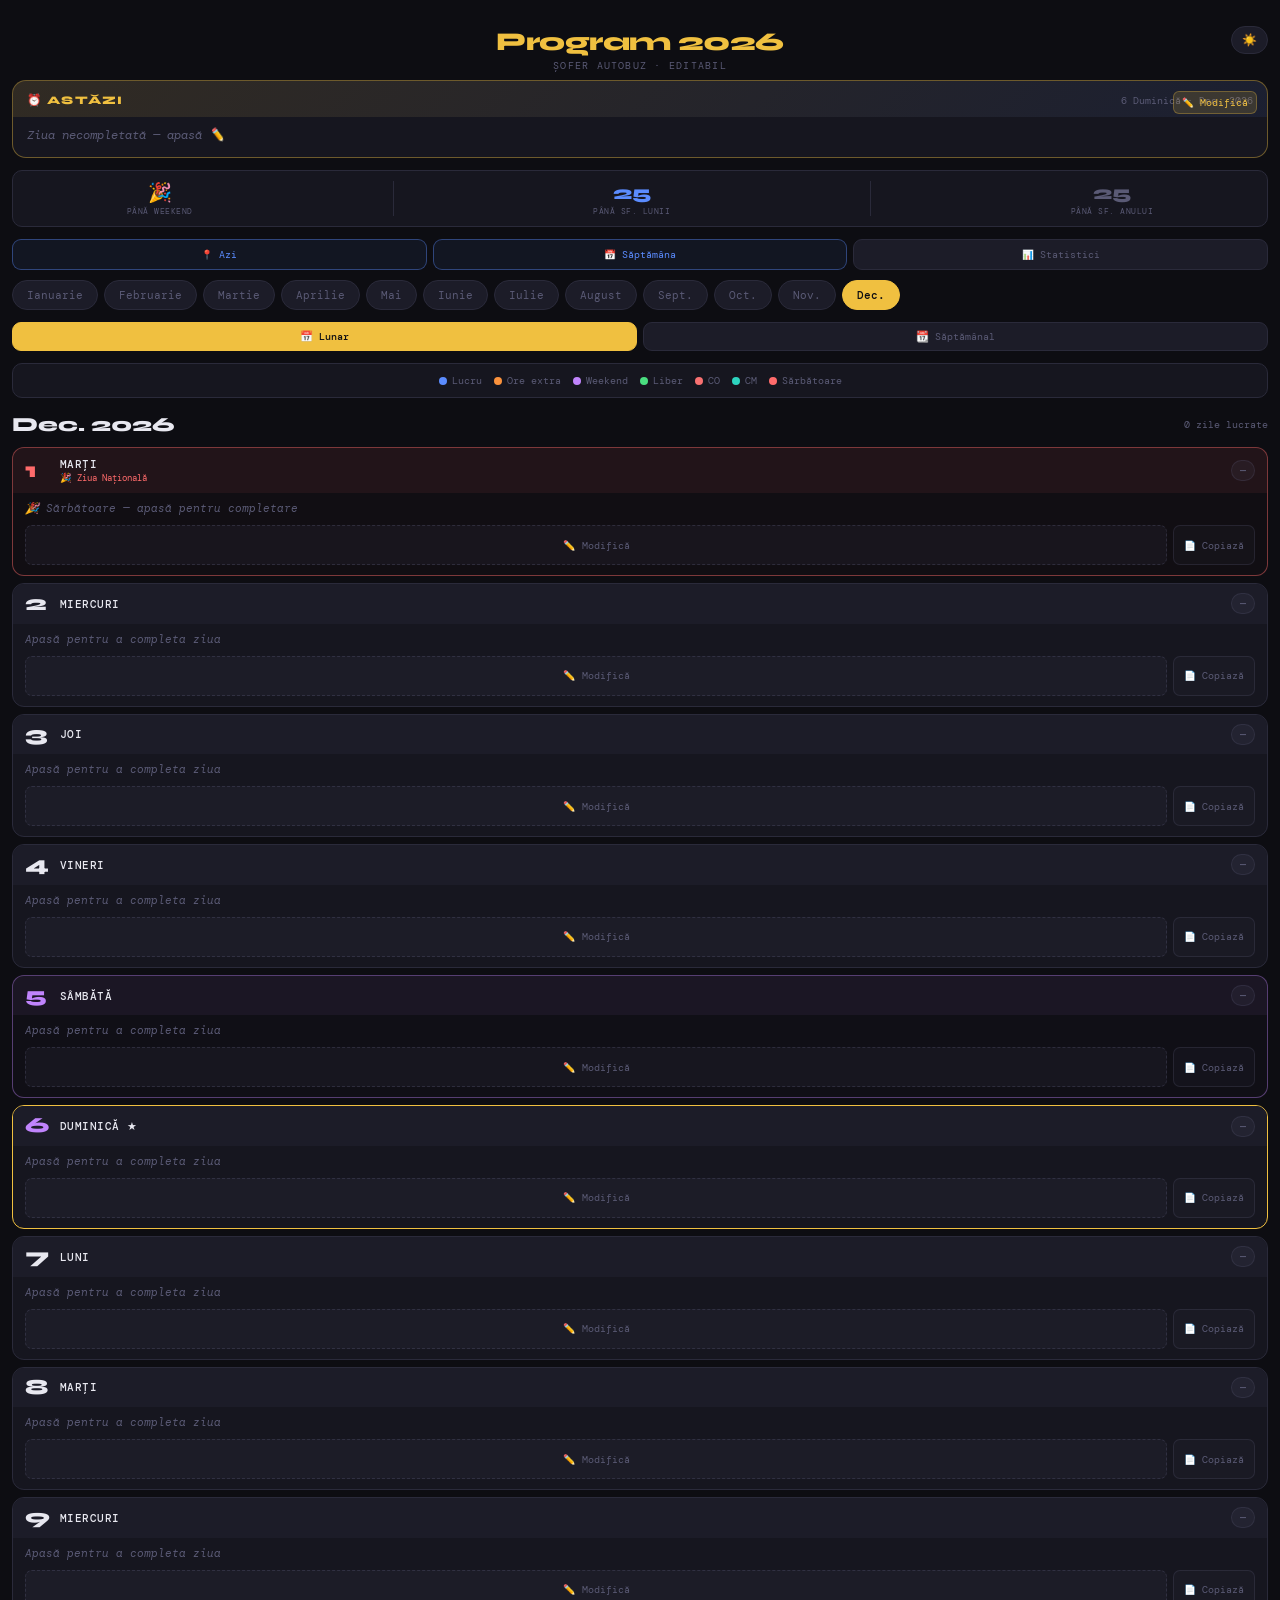
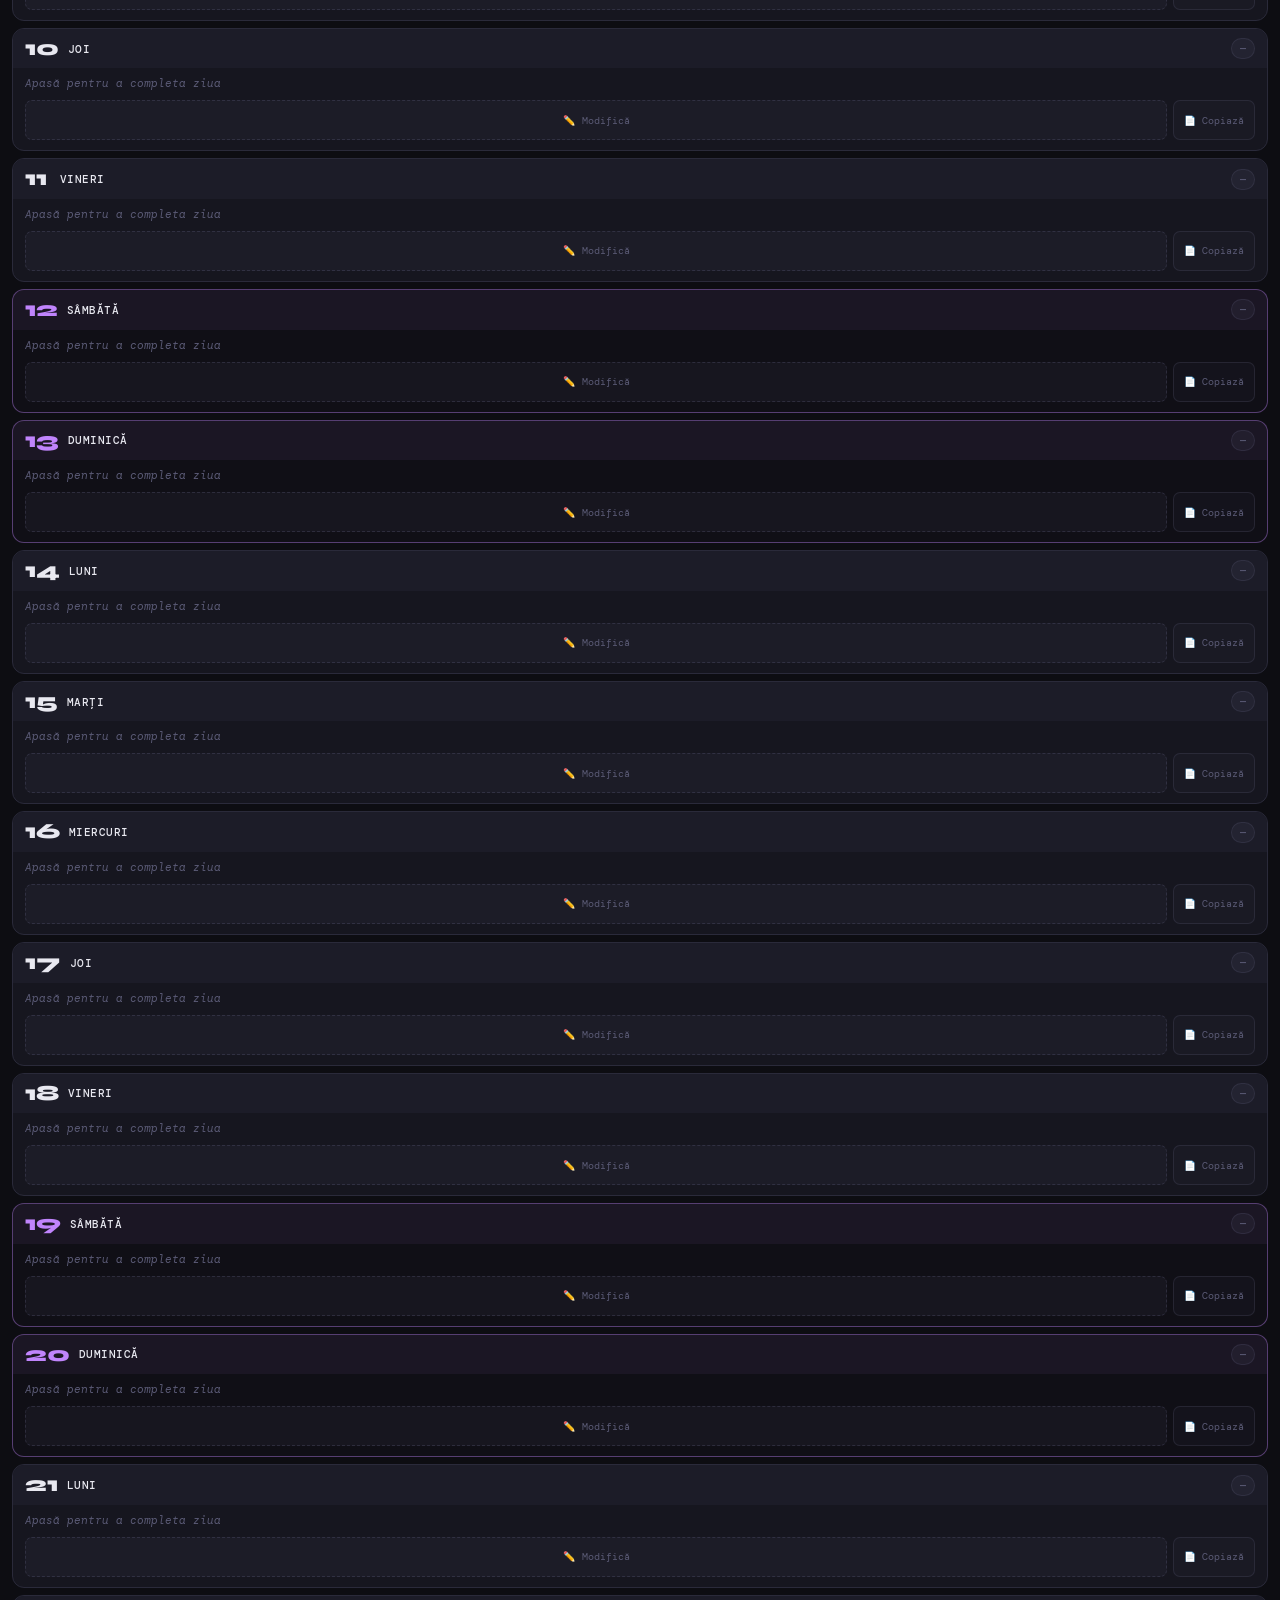
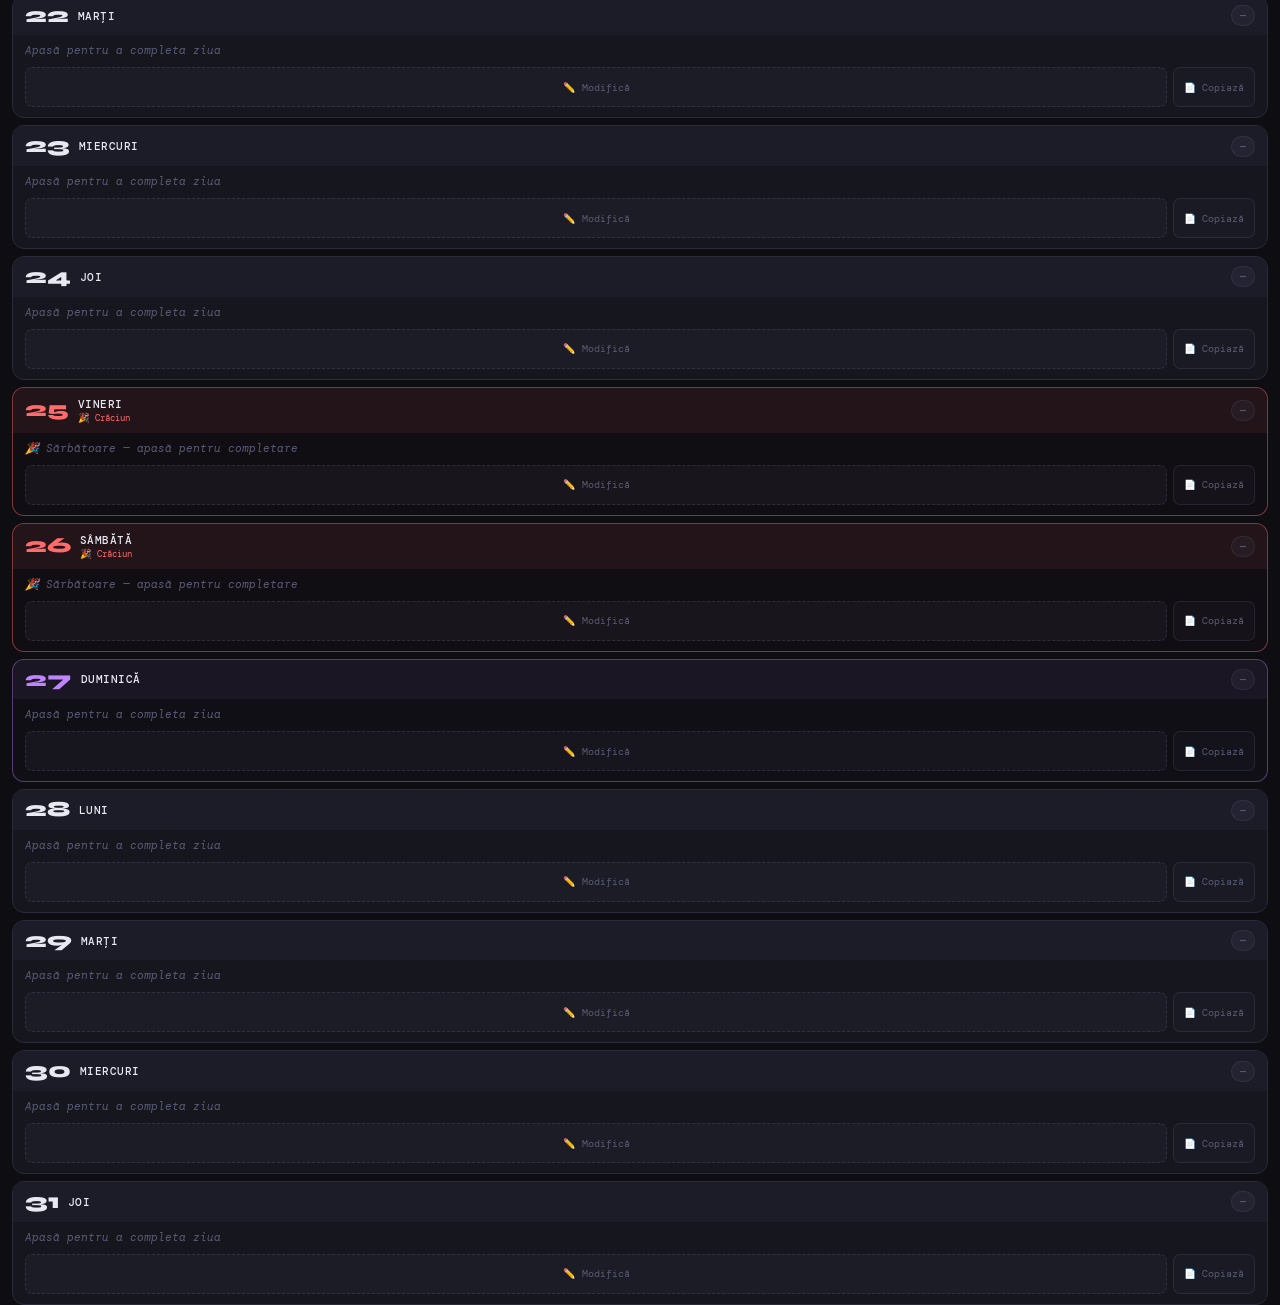
==== index.html @ cb8f304e "Rename ProramManeaMihai.html to index.html" ====
<!DOCTYPE html>
<html lang="ro">
<head>
<meta charset="UTF-8">
<meta name="viewport" content="width=device-width, initial-scale=1.0, maximum-scale=1.0, user-scalable=no">
<meta name="mobile-web-app-capable" content="yes">
<meta name="apple-mobile-web-app-capable" content="yes">
<meta name="apple-mobile-web-app-status-bar-style" content="black-translucent">
<meta name="theme-color" content="#0d0d12">
<title>Program Șofer 2026</title>
<link href="https://fonts.googleapis.com/css2?family=DM+Mono:wght@400;500&family=Syne:wght@600;800&display=swap" rel="stylesheet">
<style>
:root{
  --bg:#0d0d12;--card:#16161f;--card2:#1c1c28;--border:#2a2a3a;
  --accent:#f0c040;--blue:#5b8cff;--green:#4ade80;--red:#f87171;
  --orange:#fb923c;--purple:#c084fc;--sarb:#ff6b6b;--teal:#2dd4bf;
  --text:#e8e8f0;--muted:#5a5a75;--sub:#3a3a52;
}
body.light{
  --bg:#f4f3ef;--card:#ffffff;--card2:#f0efe9;--border:#dddbd0;
  --text:#1a1a1a;--muted:#8a8878;--sub:#cccab8;
  --accent:#c49a00;--blue:#2563eb;--green:#16a34a;--red:#dc2626;
  --orange:#ea580c;--purple:#9333ea;--sarb:#e53e3e;--teal:#0d9488;
}
*{box-sizing:border-box;margin:0;padding:0;-webkit-tap-highlight-color:transparent;}
html{-webkit-text-size-adjust:100%;height:100%;}
body{background:var(--bg);color:var(--text);font-family:'DM Mono',monospace;padding:12px;padding-bottom:max(80px,calc(env(safe-area-inset-bottom)+20px));-webkit-overflow-scrolling:touch;transition:background .2s,color .2s;}

header{text-align:center;padding:14px 0 8px;position:relative;}
header h1{font-family:'Syne',sans-serif;font-size:1.6rem;font-weight:800;color:var(--accent);letter-spacing:-0.02em;}
header p{color:var(--muted);font-size:0.65rem;text-transform:uppercase;letter-spacing:0.12em;margin-top:2px;}
.theme-btn{position:absolute;top:14px;right:0;background:var(--card2);border:1px solid var(--border);border-radius:20px;padding:6px 10px;font-size:0.75rem;cursor:pointer;color:var(--muted);}

.month-tabs{display:flex;gap:6px;overflow-x:auto;padding:0 0 12px;scrollbar-width:none;}
.month-tabs::-webkit-scrollbar{display:none;}
.month-tab{flex-shrink:0;padding:7px 14px;border-radius:20px;border:1px solid var(--border);background:var(--card2);color:var(--muted);font-family:'DM Mono',monospace;font-size:0.68rem;cursor:pointer;white-space:nowrap;}
.month-tab.active{background:var(--accent);color:#0d0d12;border-color:var(--accent);font-weight:500;}
.month-tab.has-data{border-color:rgba(91,140,255,0.5);color:var(--blue);}

.legend{display:flex;flex-wrap:wrap;gap:7px 12px;justify-content:center;margin-bottom:14px;padding:10px 12px;background:var(--card);border-radius:10px;border:1px solid var(--border);}
.li{display:flex;align-items:center;gap:5px;font-size:0.62rem;color:var(--muted);}
.dot{width:8px;height:8px;border-radius:50%;flex-shrink:0;}

.month-header{display:flex;align-items:center;justify-content:space-between;margin-bottom:10px;}
.month-title{font-family:'Syne',sans-serif;font-size:1.25rem;font-weight:800;}
.month-stats{font-size:0.62rem;color:var(--muted);}

.today-widget{background:var(--card);border:1px solid rgba(240,192,64,0.4);border-radius:14px;margin-bottom:12px;overflow:hidden;position:relative;}
.tw-header{background:linear-gradient(135deg,rgba(240,192,64,0.12),rgba(91,140,255,0.08));padding:12px 14px 10px;display:flex;align-items:center;justify-content:space-between;}
.tw-title{font-family:'Syne',sans-serif;font-size:0.72rem;font-weight:800;color:var(--accent);text-transform:uppercase;letter-spacing:0.1em;}
.tw-data{font-size:0.62rem;color:var(--muted);}
.tw-body{padding:10px 14px 14px;}
.tw-ore{font-family:'Syne',sans-serif;font-size:2rem;font-weight:800;color:var(--text);line-height:1;letter-spacing:-0.02em;}
.tw-sub{font-size:0.72rem;color:var(--accent);margin-top:4px;font-weight:500;}
.tw-extra{font-size:0.62rem;color:var(--orange);margin-top:2px;}
.tw-nota{font-size:0.62rem;color:var(--muted);margin-top:3px;font-style:italic;}
.tw-libre{font-size:1rem;color:var(--green);font-weight:500;}
.tw-co{font-size:1rem;color:var(--red);font-weight:500;}
.tw-cm{font-size:1rem;color:var(--teal);font-weight:500;}
.tw-sarb{font-size:1rem;color:var(--sarb);font-weight:500;}
.tw-gol{font-size:0.78rem;color:var(--muted);font-style:italic;}
.tw-edit{position:absolute;top:10px;right:10px;background:rgba(240,192,64,0.15);border:1px solid rgba(240,192,64,0.3);color:var(--accent);font-size:0.6rem;padding:4px 8px;border-radius:6px;cursor:pointer;font-family:'DM Mono',monospace;}

.countdown-bar{background:var(--card);border:1px solid var(--border);border-radius:10px;padding:10px 14px;margin-bottom:12px;display:flex;justify-content:space-around;text-align:center;}
.cd-item{}
.cd-val{font-family:'Syne',sans-serif;font-size:1.2rem;font-weight:800;}
.cd-lbl{font-size:0.5rem;color:var(--muted);text-transform:uppercase;letter-spacing:0.06em;margin-top:2px;}
.cd-div{width:1px;background:var(--border);}

.toolbar{display:flex;gap:6px;margin-bottom:10px;}
.tb-btn{flex:1;padding:8px 4px;border-radius:9px;border:1px solid var(--border);background:var(--card2);color:var(--muted);font-family:'DM Mono',monospace;font-size:0.6rem;cursor:pointer;text-align:center;white-space:nowrap;}
.tb-btn:active{background:rgba(91,140,255,0.1);color:var(--blue);}
.tb-btn.prim{border-color:rgba(91,140,255,0.4);color:var(--blue);background:rgba(91,140,255,0.07);}

.view-toggle{display:flex;gap:6px;margin-bottom:12px;}
.vt-btn{flex:1;padding:7px;border-radius:9px;border:1px solid var(--border);background:var(--card2);color:var(--muted);font-family:'DM Mono',monospace;font-size:0.65rem;cursor:pointer;text-align:center;}
.vt-btn.act{background:var(--accent);color:#0d0d12;border-color:var(--accent);font-weight:500;}

.stats-panel{background:var(--card);border:1px solid var(--border);border-radius:12px;padding:14px;margin-bottom:12px;display:none;}
.stats-panel.open{display:block;}
.stats-title{font-family:'Syne',sans-serif;font-size:0.72rem;font-weight:800;color:var(--text);margin-bottom:10px;text-transform:uppercase;letter-spacing:0.06em;}
.stats-grid{display:grid;grid-template-columns:1fr 1fr;gap:8px;}
.stat-box{background:var(--card2);border:1px solid var(--border);border-radius:9px;padding:9px 11px;}
.stat-val{font-family:'Syne',sans-serif;font-size:1.3rem;font-weight:800;line-height:1;}
.stat-lbl{font-size:0.56rem;color:var(--muted);text-transform:uppercase;letter-spacing:0.08em;margin-top:3px;}
.stat-full{grid-column:1/-1;}
.stats-sep{grid-column:1/-1;height:1px;background:var(--border);margin:2px 0;}
.stats-sub{grid-column:1/-1;font-size:0.55rem;color:var(--muted);text-transform:uppercase;letter-spacing:0.1em;}

.week-nav{display:flex;align-items:center;justify-content:space-between;margin-bottom:10px;padding:8px 12px;background:var(--card);border:1px solid var(--border);border-radius:10px;}
.week-nav-btn{background:none;border:none;color:var(--muted);font-size:1.1rem;cursor:pointer;padding:4px 10px;}
.week-label{font-family:'Syne',sans-serif;font-size:0.8rem;font-weight:800;color:var(--text);}
.week-grid{display:grid;grid-template-columns:repeat(7,1fr);gap:4px;margin-bottom:12px;}
.wg-day{border-radius:9px;border:1px solid var(--border);background:var(--card2);padding:7px 3px;text-align:center;cursor:pointer;min-height:72px;display:flex;flex-direction:column;align-items:center;gap:2px;}
.wg-day.today{border-color:var(--accent);}
.wg-day.we{border-color:rgba(192,132,252,0.35);background:rgba(192,132,252,0.04);}
.wg-day.sarb-d{border-color:rgba(255,107,107,0.35);}
.wg-day.empty{opacity:0.25;pointer-events:none;}
.wg-dn{font-size:0.48rem;color:var(--muted);text-transform:uppercase;letter-spacing:0.04em;}
.wg-num{font-family:'Syne',sans-serif;font-size:1rem;font-weight:800;line-height:1;}
.wg-num.td{color:var(--accent);}
.wg-num.we{color:var(--purple);}
.wg-dot{width:6px;height:6px;border-radius:50%;margin-top:2px;}
.wg-ore{font-size:0.46rem;color:var(--muted);margin-top:1px;line-height:1.4;}
.week-stats{display:grid;grid-template-columns:repeat(3,1fr);gap:8px;margin-bottom:14px;}
.ws-box{background:var(--card);border:1px solid var(--border);border-radius:9px;padding:8px 10px;text-align:center;}
.ws-val{font-family:'Syne',sans-serif;font-size:1.1rem;font-weight:800;}
.ws-lbl{font-size:0.5rem;color:var(--muted);text-transform:uppercase;letter-spacing:0.06em;margin-top:2px;}

.day-card{background:var(--card);border:1px solid var(--border);border-radius:12px;margin-bottom:7px;overflow:hidden;}
.day-card.today-card{border-color:var(--accent);}
.day-card.sarb-card{border-color:rgba(255,107,107,0.45);background:rgba(255,107,107,0.02);}
.day-card.sarb-card .day-header{background:rgba(255,107,107,0.07);}
.day-card.we-card{border-color:rgba(192,132,252,0.4);background:rgba(192,132,252,0.02);}
.day-card.we-card .day-header{background:rgba(192,132,252,0.06);}
.day-header{display:flex;align-items:center;justify-content:space-between;padding:9px 12px;background:var(--card2);}
.day-left{display:flex;align-items:center;gap:9px;}
.day-num{font-family:'Syne',sans-serif;font-size:1.35rem;font-weight:800;min-width:26px;line-height:1;}
.today-num{color:var(--accent);}
.sarb-num{color:var(--sarb);}
.we-num{color:var(--purple);}
.day-name{font-size:0.7rem;font-weight:500;text-transform:uppercase;letter-spacing:0.04em;}
.sarb-lbl{font-size:0.58rem;color:var(--sarb);margin-top:1px;}
.day-type-lbl{font-size:0.56rem;color:var(--muted);margin-top:1px;}
.right-col{display:flex;flex-direction:column;align-items:flex-end;gap:4px;}
.tur-badge{font-size:0.6rem;padding:3px 8px;border-radius:20px;font-weight:500;white-space:nowrap;}
.tb-lucru{background:rgba(91,140,255,0.15);color:var(--blue);border:1px solid rgba(91,140,255,0.3);}
.tb-libre{background:rgba(74,222,128,0.1);color:var(--green);border:1px solid rgba(74,222,128,0.2);}
.tb-co{background:rgba(248,113,113,0.1);color:var(--red);border:1px solid rgba(248,113,113,0.2);}
.tb-cm{background:rgba(45,212,191,0.1);color:var(--teal);border:1px solid rgba(45,212,191,0.25);}
.tb-sarb{background:rgba(255,107,107,0.12);color:var(--sarb);border:1px solid rgba(255,107,107,0.3);}
.tb-gol{background:rgba(90,90,117,0.12);color:var(--muted);border:1px solid rgba(90,90,117,0.25);}
.extra-badge{font-size:0.52rem;padding:2px 6px;border-radius:10px;background:rgba(251,146,60,0.15);color:var(--orange);border:1px solid rgba(251,146,60,0.3);}

.shift-display{padding:8px 12px 6px;}
.shift-block{border-radius:8px;padding:10px 14px;background:rgba(91,140,255,0.06);border:1px solid rgba(91,140,255,0.35);}
.s-lbl{font-size:0.5rem;text-transform:uppercase;letter-spacing:0.1em;margin-bottom:4px;color:var(--blue);}
.linie-info{font-size:0.68rem;color:var(--accent);font-weight:500;margin-bottom:5px;}
.ore-row{display:flex;align-items:center;gap:4px;}
.t{font-size:1.08rem;font-weight:500;color:var(--text);}
.sep{color:var(--muted);font-size:0.68rem;}
.ore-extra{font-size:0.6rem;color:var(--orange);margin-top:5px;}
.nota-display{font-size:0.62rem;color:var(--muted);font-style:italic;margin-top:6px;padding-top:6px;border-top:1px solid var(--border);}

.state-block{padding:8px 12px 10px;font-size:0.7rem;}
.st-libre{color:var(--green);}
.st-co{color:var(--red);}
.st-cm{color:var(--teal);}
.st-sarb{color:var(--sarb);}
.st-gol{color:var(--muted);font-style:italic;}

.day-actions{display:flex;gap:6px;padding:0 12px 10px;}
.edit-btn{flex:1;background:rgba(90,90,117,0.1);border:1px dashed rgba(90,90,117,0.35);color:var(--muted);font-family:'DM Mono',monospace;font-size:0.63rem;padding:9px 6px;border-radius:7px;cursor:pointer;text-align:center;min-height:40px;}
.edit-btn:active{background:rgba(91,140,255,0.1);color:var(--blue);}
.copy-btn{background:rgba(90,90,117,0.07);border:1px solid rgba(90,90,117,0.25);color:var(--muted);font-family:'DM Mono',monospace;font-size:0.6rem;padding:9px 10px;border-radius:7px;cursor:pointer;white-space:nowrap;}
.copy-btn.paste-mode{border-color:rgba(240,192,64,0.5);color:var(--accent);background:rgba(240,192,64,0.08);}

.modal-overlay{display:none;position:fixed;inset:0;background:rgba(0,0,0,0.92);z-index:100;align-items:flex-end;justify-content:center;}
.modal-overlay.active{display:flex;}
.modal{background:var(--card);border:1px solid var(--border);border-radius:20px 20px 0 0;padding:20px 16px 44px;width:100%;max-width:500px;max-height:92vh;overflow-y:auto;-webkit-overflow-scrolling:touch;overscroll-behavior:contain;}
.modal-title{font-family:'Syne',sans-serif;font-size:1.1rem;font-weight:800;color:var(--accent);margin-bottom:2px;}
.modal-sub{font-size:0.6rem;color:var(--muted);margin-bottom:14px;}
.m-lbl{font-size:0.58rem;color:var(--muted);text-transform:uppercase;letter-spacing:0.1em;display:block;margin:12px 0 6px;}
.m-div{height:1px;background:var(--border);margin:10px 0 12px;}
.quick-grid{display:grid;grid-template-columns:repeat(5,1fr);gap:5px;}
.q-btn{padding:8px 2px;border-radius:9px;border:1px solid var(--border);background:var(--card2);font-family:'DM Mono',monospace;font-size:0.56rem;cursor:pointer;text-align:center;color:var(--muted);}
.q-libre{border-color:rgba(74,222,128,0.4);color:var(--green);}
.q-co{border-color:rgba(248,113,113,0.4);color:var(--red);}
.q-cm{border-color:rgba(45,212,191,0.4);color:var(--teal);}
.q-sarb{border-color:rgba(255,107,107,0.4);color:var(--sarb);}
.q-del{border-color:rgba(90,90,117,0.35);color:var(--muted);}
.inp-row{display:grid;grid-template-columns:1fr 1fr;gap:8px;margin-bottom:8px;}
.inp-group{display:flex;flex-direction:column;gap:4px;}
.inp-lbl{font-size:0.52rem;color:var(--muted);text-transform:uppercase;letter-spacing:0.08em;}
.inp{width:100%;background:var(--card2);border:1px solid var(--border);border-radius:8px;color:var(--text);font-family:'DM Mono',monospace;font-size:0.85rem;padding:10px;outline:none;-webkit-appearance:none;appearance:none;}
.inp:focus{border-color:var(--accent);}
.inp::placeholder{color:var(--muted);}
input[type="time"].inp::-webkit-calendar-picker-indicator{filter:invert(0.5);}
textarea.inp{resize:none;font-size:0.78rem;line-height:1.5;}
.preview{background:var(--card2);border:1px solid var(--sub);border-radius:9px;padding:12px;margin:12px 0;min-height:52px;display:flex;flex-direction:column;align-items:center;justify-content:center;gap:4px;text-align:center;}
.pv-ore{color:var(--text);font-size:1.1rem;font-weight:500;}
.pv-linie{color:var(--accent);font-size:0.78rem;font-weight:500;}
.pv-extra{color:var(--orange);font-size:0.65rem;}
.pv-empty{color:var(--muted);font-size:0.66rem;}
.modal-btns{display:grid;grid-template-columns:1fr 1fr;gap:8px;margin-top:14px;}
.btn-save{padding:16px 12px;border-radius:10px;border:none;background:var(--blue);color:#fff;font-family:'DM Mono',monospace;font-size:0.78rem;font-weight:500;cursor:pointer;min-height:50px;}
.btn-cancel{padding:16px 12px;border-radius:10px;border:1px solid var(--border);background:transparent;color:var(--muted);font-family:'DM Mono',monospace;font-size:0.78rem;cursor:pointer;min-height:50px;}

.toast{position:fixed;bottom:28px;left:50%;transform:translateX(-50%);background:var(--accent);color:#0d0d12;font-family:'DM Mono',monospace;font-size:0.72rem;font-weight:500;padding:9px 20px;border-radius:20px;z-index:300;opacity:0;transition:opacity .25s;pointer-events:none;white-space:nowrap;}
.toast.show{opacity:1;}
</style>
</head>
<body>

<header>
  <h1>Program 2026</h1>
  <p>Șofer autobuz · Editabil</p>
  <button class="theme-btn" onclick="toggleTheme()" id="theme-btn">☀️</button>
</header>

<div class="today-widget" id="today-widget"></div>
<div class="countdown-bar" id="countdown-bar"></div>

<div class="toolbar">
  <button class="tb-btn prim" onclick="jumpToToday()">📍 Azi</button>
  <button class="tb-btn prim" onclick="jumpToWeek()">📅 Săptămâna</button>
  <button class="tb-btn" onclick="toggleStats()">📊 Statistici</button>
</div>

<div class="stats-panel" id="stats-panel">
  <div class="stats-title" id="stats-title">Statistici</div>
  <div class="stats-grid" id="stats-grid"></div>
</div>

<div class="month-tabs" id="month-tabs"></div>

<div class="view-toggle">
  <button class="vt-btn act" id="vt-luna" onclick="setView('luna')">📅 Lunar</button>
  <button class="vt-btn" id="vt-sapt" onclick="setView('sapt')">📆 Săptămânal</button>
</div>

<div class="legend">
  <div class="li"><div class="dot" style="background:var(--blue)"></div>Lucru</div>
  <div class="li"><div class="dot" style="background:var(--orange)"></div>Ore extra</div>
  <div class="li"><div class="dot" style="background:var(--purple)"></div>Weekend</div>
  <div class="li"><div class="dot" style="background:var(--green)"></div>Liber</div>
  <div class="li"><div class="dot" style="background:var(--red)"></div>CO</div>
  <div class="li"><div class="dot" style="background:var(--teal)"></div>CM</div>
  <div class="li"><div class="dot" style="background:var(--sarb)"></div>Sărbătoare</div>
</div>

<div id="month-view"></div>

<!-- MODAL -->
<div class="modal-overlay" id="modal">
  <div class="modal">
    <div class="modal-title" id="mtitle"></div>
    <div class="modal-sub" id="msub"></div>
    <span class="m-lbl">Acțiuni rapide</span>
    <div class="quick-grid">
      <button class="q-btn q-libre" onclick="setQ('liber')">🟢 Liber</button>
      <button class="q-btn q-co" onclick="setQ('co')">🔴 CO</button>
      <button class="q-btn q-cm" onclick="setQ('cm')">🏥 CM</button>
      <button class="q-btn q-sarb" onclick="setQ('sarb')">🎉 Sarb.</button>
      <button class="q-btn q-del" onclick="setQ('gol')">✕ Șterge</button>
    </div>
    <div class="m-div"></div>
    <span class="m-lbl">Completează tura</span>
    <div class="inp-row">
      <div class="inp-group">
        <span class="inp-lbl">Linia</span>
        <input class="inp" id="inp-linie" type="text" placeholder="335" maxlength="8" oninput="updatePreview()">
      </div>
      <div class="inp-group">
        <span class="inp-lbl">Tur</span>
        <input class="inp" id="inp-tur" type="text" placeholder="4" maxlength="6" oninput="updatePreview()">
      </div>
    </div>
    <div class="inp-row">
      <div class="inp-group">
        <span class="inp-lbl">Ora start</span>
        <input class="inp" id="inp-start" type="time" oninput="updatePreview()">
      </div>
      <div class="inp-group">
        <span class="inp-lbl">Ora finish</span>
        <input class="inp" id="inp-end" type="time" oninput="updatePreview()">
      </div>
    </div>
    <div class="inp-group" style="margin-bottom:8px">
      <span class="inp-lbl">Notă (opțional)</span>
      <textarea class="inp" id="inp-nota" rows="2" placeholder="ex: schimb cu Ionescu, mașina 214..."></textarea>
    </div>
    <div class="preview" id="preview">
      <span class="pv-empty">Completează datele de mai sus</span>
    </div>
    <div class="modal-btns">
      <button class="btn-cancel" onclick="closeM()">Anulează</button>
      <button class="btn-save" onclick="saveD()">✓ Salvează</button>
    </div>
  </div>
</div>

<div class="toast" id="toast"></div>

<script>
const SARB={
  "2026-1-1":"Anul Nou","2026-1-2":"Anul Nou",
  "2026-4-10":"Vinerea Mare","2026-4-12":"Paște","2026-4-13":"Paște",
  "2026-5-1":"Ziua Muncii","2026-5-3":"Duminica Tomii",
  "2026-6-1":"Ziua Copilului","2026-6-11":"Înălțarea",
  "2026-6-21":"Rusalii","2026-6-22":"Rusalii",
  "2026-8-15":"Sf. Maria","2026-11-30":"Sf. Andrei",
  "2026-12-1":"Ziua Națională","2026-12-25":"Crăciun","2026-12-26":"Crăciun"
};
const LUNI=[
  {i:0,n:"Ianuarie",a:2026,l:1,z:31},{i:1,n:"Februarie",a:2026,l:2,z:28},
  {i:2,n:"Martie",a:2026,l:3,z:31},{i:3,n:"Aprilie",a:2026,l:4,z:30},
  {i:4,n:"Mai",a:2026,l:5,z:31},{i:5,n:"Iunie",a:2026,l:6,z:30},
  {i:6,n:"Iulie",a:2026,l:7,z:31},{i:7,n:"August",a:2026,l:8,z:31},
  {i:8,n:"Sept.",a:2026,l:9,z:30},{i:9,n:"Oct.",a:2026,l:10,z:31},
  {i:10,n:"Nov.",a:2026,l:11,z:30},{i:11,n:"Dec.",a:2026,l:12,z:31}
];
const ZN=["Duminică","Luni","Marți","Miercuri","Joi","Vineri","Sâmbătă"];
const ZNS=["Du","Lu","Ma","Mi","Jo","Vi","Sâ"];
const TODAY=new Date();
const NORMA=8*60;

let MEM={};
try{const d=localStorage.getItem('program_sofer_2026');if(d)MEM=JSON.parse(d)||{};}catch(e){}
function _save(){try{localStorage.setItem('program_sofer_2026',JSON.stringify(MEM));}catch(e){}}
function nz(a,l,z){return ZN[new Date(a,l-1,z).getDay()];}
function isWE(a,l,z){const d=new Date(a,l-1,z).getDay();return d===0||d===6;}
function isTD(a,l,z){return TODAY.getFullYear()===a&&TODAY.getMonth()===l-1&&TODAY.getDate()===z;}
function gs(a,l,z){return MEM[`${a}-${l}-${z}`]||{t:'gol'};}
function ss(a,l,z,v){if(v.t==='gol'){delete MEM[`${a}-${l}-${z}`];}else{MEM[`${a}-${l}-${z}`]=v;}_save();}
function getSarb(a,l,z){return SARB[`${a}-${l}-${z}`]||null;}
function calcOre(i,r){
  if(!i||!r)return 0;
  const[ih,im]=i.split(':').map(Number);const[rh,rm]=r.split(':').map(Number);
  let s=ih*60+im,e=rh*60+rm;if(e<=s)e+=1440;return e-s;
}
function fmtOre(min){if(min<=0)return'0h';const h=Math.floor(min/60),m=min%60;return m>0?`${h}h ${m}m`:`${h}h`;}
function extraMin(min){return Math.max(0,min-NORMA);}

// THEME
let dark=true;
try{const t=localStorage.getItem('theme_sofer');if(t)dark=(t==='dark');}catch(e){}
function applyTheme(){document.body.classList.toggle('light',!dark);document.getElementById('theme-btn').textContent=dark?'☀️':'🌙';}
function toggleTheme(){dark=!dark;try{localStorage.setItem('theme_sofer',dark?'dark':'light');}catch(e){}applyTheme();}
applyTheme();

// VIEW
let view='luna',weekOff=0;
function setView(v){
  view=v;
  document.getElementById('vt-luna').className='vt-btn'+(v==='luna'?' act':'');
  document.getElementById('vt-sapt').className='vt-btn'+(v==='sapt'?' act':'');
  if(v==='sapt'){weekOff=0;renderWeek();}else rMonth();
}

// COUNTDOWN
function renderCountdown(){
  const now=new Date();
  const dow=now.getDay();
  const toWE=dow===0||dow===6?0:(6-dow);
  const toEM=new Date(now.getFullYear(),now.getMonth()+1,0).getDate()-now.getDate();
  const toEY=Math.round((new Date(now.getFullYear(),11,31)-now)/86400000);
  document.getElementById('countdown-bar').innerHTML=`
    <div class="cd-item"><div class="cd-val" style="color:var(--purple)">${toWE===0?'🎉':toWE}</div><div class="cd-lbl">până weekend</div></div>
    <div class="cd-div"></div>
    <div class="cd-item"><div class="cd-val" style="color:var(--blue)">${toEM}</div><div class="cd-lbl">până sf. lunii</div></div>
    <div class="cd-div"></div>
    <div class="cd-item"><div class="cd-val" style="color:var(--muted)">${toEY}</div><div class="cd-lbl">până sf. anului</div></div>`;
}

// TABS
function rTabs(){
  const tabs=document.getElementById('month-tabs');tabs.innerHTML='';
  LUNI.forEach((l,i)=>{
    const hd=Object.keys(MEM).some(k=>k.startsWith(`${l.a}-${l.l}-`));
    const b=document.createElement('button');
    b.className='month-tab'+(i===window.LA?' active':'')+(hd?' has-data':'');
    b.textContent=l.n;
    b.onclick=()=>{window.LA=i;rTabs();view==='luna'?rMonth():(weekOff=0,renderWeek());};
    tabs.appendChild(b);
  });
}

// WEEK VIEW
function getWeekStart(off){
  const luna=LUNI[window.LA];
  const fd=new Date(luna.a,luna.l-1,1).getDay();
  const fm=fd===1?1:fd===0?2:(9-fd);
  return fm+off*7;
}
function renderWeek(){
  const v=document.getElementById('month-view');v.innerHTML='';
  const luna=LUNI[window.LA];
  const ws=getWeekStart(weekOff);

  const nav=document.createElement('div');nav.className='week-nav';
  nav.innerHTML=`<button class="week-nav-btn" onclick="prevWeek()">◀</button><div class="week-label">${luna.n} ${luna.a} · Săpt. ${weekOff+1}</div><button class="week-nav-btn" onclick="nextWeek()">▶</button>`;
  v.appendChild(nav);

  const grid=document.createElement('div');grid.className='week-grid';
  let wMin=0,wLucru=0,wExtra=0;
  const days=[];
  for(let i=0;i<7;i++){const d=ws+i;days.push((d>=1&&d<=luna.z)?d:null);}

  days.forEach(d=>{
    const cell=document.createElement('div');
    if(!d){cell.className='wg-day empty';grid.appendChild(cell);return;}
    const s=gs(luna.a,luna.l,d);
    const sarb=getSarb(luna.a,luna.l,d);
    const td=isTD(luna.a,luna.l,d);
    const we=isWE(luna.a,luna.l,d);
    let cls='wg-day'+(td?' today':sarb?' sarb-d':we?' we':'');
    cell.className=cls;
    cell.onclick=()=>openM(luna.a,luna.l,d);
    const numCls='wg-num'+(td?' td':we?' we':'');
    let dotClr='transparent',oreHtml='';
    if(s.t==='lucru'){dotClr='var(--blue)';const m=calcOre(s.start,s.end);wMin+=m;wLucru++;wExtra+=extraMin(m);oreHtml=s.start?`<div class="wg-ore">${s.start}<br>${s.end||''}</div>`:''}
    else if(s.t==='liber')dotClr='var(--green)';
    else if(s.t==='co')dotClr='var(--red)';
    else if(s.t==='cm')dotClr='var(--teal)';
    else if(s.t==='sarb'||sarb)dotClr='var(--sarb)';
    cell.innerHTML=`<div class="wg-dn">${ZNS[new Date(luna.a,luna.l-1,d).getDay()]}</div><div class="${numCls}">${d}</div><div class="wg-dot" style="background:${dotClr}"></div>${oreHtml}`;
    grid.appendChild(cell);
  });
  v.appendChild(grid);

  const ws2=document.createElement('div');ws2.className='week-stats';
  ws2.innerHTML=`
    <div class="ws-box"><div class="ws-val" style="color:var(--green)">${fmtOre(wMin)}</div><div class="ws-lbl">Total ore</div></div>
    <div class="ws-box"><div class="ws-val" style="color:var(--blue)">${wLucru}</div><div class="ws-lbl">Zile lucrate</div></div>
    <div class="ws-box"><div class="ws-val" style="color:var(--orange)">${fmtOre(wExtra)}</div><div class="ws-lbl">Ore extra</div></div>`;
  v.appendChild(ws2);

  days.forEach(d=>{if(d)v.appendChild(rDay(luna.a,luna.l,d));});
}
function prevWeek(){weekOff=Math.max(0,weekOff-1);renderWeek();}
function nextWeek(){weekOff++;renderWeek();}

// MONTH
function rMonth(){
  const luna=LUNI[window.LA];
  const v=document.getElementById('month-view');v.innerHTML='';
  let lc=0,tMin=0;
  for(let d=1;d<=luna.z;d++){const s=gs(luna.a,luna.l,d);if(s.t==='lucru'){lc++;tMin+=calcOre(s.start,s.end);}}
  const h=document.createElement('div');h.className='month-header';
  const oreStr=tMin>0?` · <span style="color:var(--green)">${fmtOre(tMin)}</span>`:'';
  h.innerHTML=`<div class="month-title">${luna.n} ${luna.a}</div><div class="month-stats">${lc} zile lucrate${oreStr}</div>`;
  v.appendChild(h);
  for(let d=1;d<=luna.z;d++)v.appendChild(rDay(luna.a,luna.l,d));
  if(tMin>0){
    const f=document.createElement('div');
    f.style.cssText='margin:14px 0 8px;padding:12px 16px;background:var(--card);border:1px solid var(--border);border-radius:12px;display:flex;justify-content:space-between;align-items:center;';
    f.innerHTML=`<div style="font-size:0.65rem;color:var(--muted);text-transform:uppercase;letter-spacing:0.1em">Total ore lucrate</div><div style="font-family:'Syne',sans-serif;font-size:1.4rem;font-weight:800;color:var(--green)">${fmtOre(tMin)}</div>`;
    v.appendChild(f);
  }
}

// DAY
let clipboard=null;
function rDay(a,luna,z){
  const s=gs(a,luna,z);
  const sarb=getSarb(a,luna,z);
  const td=isTD(a,luna,z);
  const nZ=nz(a,luna,z);
  const we=isWE(a,luna,z);
  const ore=s.t==='lucru'?calcOre(s.start,s.end):0;
  const ex=extraMin(ore);

  const card=document.createElement('div');
  let cls='day-card';
  if(td)cls+=' today-card';
  else if(sarb&&s.t==='gol')cls+=' sarb-card';
  else if(we&&!sarb)cls+=' we-card';
  card.className=cls;

  let bc='tb-gol',bt='—';
  if(s.t==='liber'){bc='tb-libre';bt='Liber';}
  else if(s.t==='co'){bc='tb-co';bt='CO';}
  else if(s.t==='cm'){bc='tb-cm';bt='CM';}
  else if(s.t==='sarb'){bc='tb-sarb';bt='Sărbătoare';}
  else if(s.t==='lucru'){bc='tb-lucru';bt=s.linie?'L'+s.linie+(s.tur?' T'+s.tur:''):'Lucru';}

  const numCls='day-num'+(td?' today-num':'')+(sarb?' sarb-num':we?' we-num':'');
  const sublbl=s.t==='lucru'&&(s.start||s.end)?`${s.start||'?'} → ${s.end||'?'}`:'';
  const exBadge=ex>0?`<span class="extra-badge">+${fmtOre(ex)}</span>`:'';
  const isPasteMode=!!clipboard;

  let html=`<div class="day-header">
    <div class="day-left">
      <div class="${numCls}">${z}</div>
      <div>
        <div class="day-name">${nZ}${td?' ★':''}</div>
        ${sarb?`<div class="sarb-lbl">🎉 ${sarb}</div>`:''}
        ${sublbl?`<div class="day-type-lbl">${sublbl}</div>`:''}
      </div>
    </div>
    <div class="right-col"><span class="tur-badge ${bc}">${bt}</span>${exBadge}</div>
  </div>`;

  if(s.t==='sarb')html+=`<div class="state-block st-sarb">🎉 Sărbătoare legală${sarb?' — '+sarb:''}</div>`;
  else if(s.t==='co')html+=`<div class="state-block st-co">🔴 Concediu de odihnă</div>`;
  else if(s.t==='cm')html+=`<div class="state-block st-cm">🏥 Concediu medical</div>`;
  else if(s.t==='liber')html+=`<div class="state-block st-libre">🟢 Zi liberă</div>`;
  else if(s.t==='lucru'){
    const lt=s.linie?'Linia '+s.linie+(s.tur?', Tur '+s.tur:''):'Tură completată';
    html+=`<div class="shift-display"><div class="shift-block">
      <div class="s-lbl">🚌 Tură de lucru</div>
      <div class="linie-info">${lt}</div>
      <div class="ore-row"><span class="t">${s.start||'--:--'}</span><span class="sep">→</span><span class="t">${s.end||'--:--'}</span>${ore>0?`<span style="font-size:0.6rem;color:var(--muted);margin-left:6px">${fmtOre(ore)}</span>`:''}</div>
      ${ex>0?`<div class="ore-extra">⚡ +${fmtOre(ex)} ore suplimentare față de norma 8h</div>`:''}
      ${s.nota?`<div class="nota-display">📝 ${s.nota}</div>`:''}
    </div></div>`;
  } else {
    html+=`<div class="state-block st-gol">${sarb?'🎉 Sărbătoare — apasă pentru completare':'Apasă pentru a completa ziua'}</div>`;
  }

  html+=`<div class="day-actions">
    <button class="edit-btn" onclick="openM(${a},${luna},${z})">✏️ Modifică</button>
    <button class="copy-btn${isPasteMode?' paste-mode':''}" onclick="handleCopy(${a},${luna},${z})">${isPasteMode?'📋 Lipește':'📄 Copiază'}</button>
  </div>`;
  card.innerHTML=html;
  return card;
}

// CLIPBOARD
function handleCopy(a,luna,z){
  const s=gs(a,luna,z);
  if(clipboard){
    if(s.t!=='gol'&&!confirm('Ziua are deja date. Suprascrii?'))return;
    ss(a,luna,z,{...clipboard});
    clipboard=null;
    showToast('✅ Tură lipită!');
  } else {
    if(s.t!=='lucru'){showToast('⚠️ Nimic de copiat — completează mai întâi tura');return;}
    clipboard={...s};
    showToast('📄 Copiat! Apasă Lipește pe altă zi');
  }
  refresh();
}

function showToast(msg){
  const t=document.getElementById('toast');
  t.textContent=msg;t.classList.add('show');
  setTimeout(()=>t.classList.remove('show'),2800);
}

// MODAL
let mA,mL,mZ;
function openM(a,l,z){
  mA=a;mL=l;mZ=z;
  const s=gs(a,l,z);
  const sarb=getSarb(a,l,z);
  const lo=LUNI.find(x=>x.l===l&&x.a===a);
  document.getElementById('mtitle').textContent=`${z} ${nz(a,l,z)}`;
  document.getElementById('msub').textContent=(sarb?'🎉 '+sarb+' · ':'')+lo?.n+' '+a;
  document.getElementById('inp-linie').value=s.linie||'';
  document.getElementById('inp-tur').value=s.tur||'';
  document.getElementById('inp-start').value=s.start||'';
  document.getElementById('inp-end').value=s.end||'';
  document.getElementById('inp-nota').value=s.nota||'';
  updatePreview();
  document.getElementById('modal').classList.add('active');
}
function closeM(){document.getElementById('modal').classList.remove('active');}
function updatePreview(){
  const linie=document.getElementById('inp-linie').value.trim();
  const tur=document.getElementById('inp-tur').value.trim();
  const start=document.getElementById('inp-start').value;
  const end=document.getElementById('inp-end').value;
  const box=document.getElementById('preview');
  if(!linie&&!tur&&!start&&!end){box.innerHTML='<span class="pv-empty">Completează datele de mai sus</span>';return;}
  const lt=linie?'Linia '+linie+(tur?', Tur '+tur:''):(tur?'Tur '+tur:'');
  const min=calcOre(start,end);
  const ex=extraMin(min);
  const ot=(start&&end)?`${start} → ${end} (${fmtOre(min)})`:(start||end?`${start||'?'} → ${end||'?'}`:'');
  box.innerHTML=`${lt?`<span class="pv-linie">🚌 ${lt}</span>`:''}${ot?`<span class="pv-ore">${ot}</span>`:''}${ex>0?`<span class="pv-extra">⚡ +${fmtOre(ex)} ore suplimentare</span>`:''}`;
}
function setQ(t){ss(mA,mL,mZ,{t});refresh();closeM();}
function saveD(){
  const linie=document.getElementById('inp-linie').value.trim();
  const tur=document.getElementById('inp-tur').value.trim();
  const start=document.getElementById('inp-start').value;
  const end=document.getElementById('inp-end').value;
  const nota=document.getElementById('inp-nota').value.trim();
  if(!linie&&!tur&&!start&&!end){closeM();return;}
  ss(mA,mL,mZ,{t:'lucru',linie,tur,start,end,nota});
  refresh();closeM();
}
document.getElementById('modal').addEventListener('click',function(e){if(e.target===this)closeM();});

// WIDGET AZI
function renderTodayWidget(){
  const w=document.getElementById('today-widget');
  const a=TODAY.getFullYear(),l=TODAY.getMonth()+1,z=TODAY.getDate();
  const lo=LUNI.find(x=>x.a===a&&x.l===l);
  if(!lo){w.style.display='none';return;}
  w.style.display='';
  const s=gs(a,l,z);const sarb=getSarb(a,l,z);
  const nZ=ZN[new Date(a,l-1,z).getDay()];
  let body='';
  if(s.t==='liber')body=`<div class="tw-libre">🟢 Zi liberă</div>`;
  else if(s.t==='co')body=`<div class="tw-co">🔴 Concediu de odihnă</div>`;
  else if(s.t==='cm')body=`<div class="tw-cm">🏥 Concediu medical</div>`;
  else if(s.t==='sarb')body=`<div class="tw-sarb">🎉 ${sarb||'Sărbătoare'}</div>`;
  else if(s.t==='lucru'){
    const ore=calcOre(s.start,s.end);const ex=extraMin(ore);
    const lt=s.linie?'Linia '+s.linie+(s.tur?', Tur '+s.tur:''):(s.tur?'Tur '+s.tur:'Tură');
    body=`<div class="tw-ore">${s.start||'--:--'} <span style="font-size:1rem;color:var(--muted)">→</span> ${s.end||'--:--'}</div>
      <div class="tw-sub">${lt}${ore>0?' · '+fmtOre(ore):''}</div>
      ${ex>0?`<div class="tw-extra">⚡ +${fmtOre(ex)} ore suplimentare</div>`:''}
      ${s.nota?`<div class="tw-nota">📝 ${s.nota}</div>`:''}`;
  } else body=`<div class="tw-gol">Ziua necompletată — apasă ✏️</div>`;
  w.innerHTML=`<div class="tw-header"><div class="tw-title">⏰ Astăzi</div><div class="tw-data">${z} ${nZ} · ${lo.n} ${a}</div></div><div class="tw-body">${body}</div><button class="tw-edit" onclick="openM(${a},${l},${z})">✏️ Modifică</button>`;
}

// STATS
let statsOpen=false;
function toggleStats(){
  statsOpen=!statsOpen;
  const p=document.getElementById('stats-panel');
  if(statsOpen){renderStats();p.classList.add('open');}else p.classList.remove('open');
}
function renderStats(){
  const luna=LUNI[window.LA];
  let liber=0,co=0,cm=0,lucru=0,tMin=0,exMin=0,zlCalend=0,sarb=0;
  for(let d=1;d<=luna.z;d++){
    const dow=new Date(luna.a,luna.l-1,d).getDay();
    const isSarb=!!getSarb(luna.a,luna.l,d);
    if(dow!==0&&dow!==6&&!isSarb)zlCalend++;
    const s=gs(luna.a,luna.l,d);
    if(s.t==='liber')liber++;
    else if(s.t==='co')co++;
    else if(s.t==='cm')cm++;
    else if(s.t==='sarb'||isSarb)sarb++;
    else if(s.t==='lucru'){lucru++;const m=calcOre(s.start,s.end);tMin+=m;exMin+=extraMin(m);}
  }
  const med=lucru>0?Math.round(tMin/lucru):0;
  document.getElementById('stats-title').textContent=`Statistici — ${luna.n} ${luna.a}`;
  document.getElementById('stats-grid').innerHTML=`
    <div class="stat-box"><div class="stat-val" style="color:var(--muted)">${zlCalend}</div><div class="stat-lbl">Zile lucr. în lună</div></div>
    <div class="stat-box"><div class="stat-val" style="color:var(--blue)">${lucru}</div><div class="stat-lbl">Zile lucrate</div></div>
    <div class="stat-box"><div class="stat-val" style="color:var(--green)">${liber}</div><div class="stat-lbl">Zile libere</div></div>
    <div class="stat-box"><div class="stat-val" style="color:var(--red)">${co}</div><div class="stat-lbl">Zile CO</div></div>
    <div class="stat-box"><div class="stat-val" style="color:var(--teal)">${cm}</div><div class="stat-lbl">Zile CM</div></div>
    <div class="stat-box"><div class="stat-val" style="color:var(--sarb)">${sarb}</div><div class="stat-lbl">Sărbători</div></div>
    <div class="stats-sep"></div>
    <div class="stats-sub">⏱ Ore de muncă</div>
    <div class="stat-box stat-full"><div class="stat-val" style="color:var(--accent)">${fmtOre(tMin)}</div><div class="stat-lbl">Total ore lucrate</div></div>
    <div class="stat-box"><div class="stat-val" style="color:var(--orange)">${fmtOre(exMin)}</div><div class="stat-lbl">Ore suplimentare</div></div>
    <div class="stat-box"><div class="stat-val" style="color:var(--muted)">${fmtOre(med)}</div><div class="stat-lbl">Medie ore / zi</div></div>`;
}

// TOOLBAR
function refresh(){view==='luna'?rMonth():renderWeek();rTabs();renderTodayWidget();if(statsOpen)renderStats();}
function jumpToToday(){
  const idx=LUNI.findIndex(x=>x.l===TODAY.getMonth()+1&&x.a===TODAY.getFullYear());
  if(idx>=0){window.LA=idx;rTabs();view==='luna'?rMonth():(weekOff=0,renderWeek());}
  setTimeout(()=>{const c=document.querySelectorAll('.today-card');if(c.length)c[0].scrollIntoView({behavior:'smooth',block:'center'});},100);
}
function jumpToWeek(){setView('sapt');}

// INIT
let LA=0;
LUNI.forEach((l,i)=>{if(l.a===TODAY.getFullYear()&&l.l===TODAY.getMonth()+1)LA=i;});
window.LA=LA;
renderCountdown();rTabs();rMonth();renderTodayWidget();
</script>
</body>
</html>
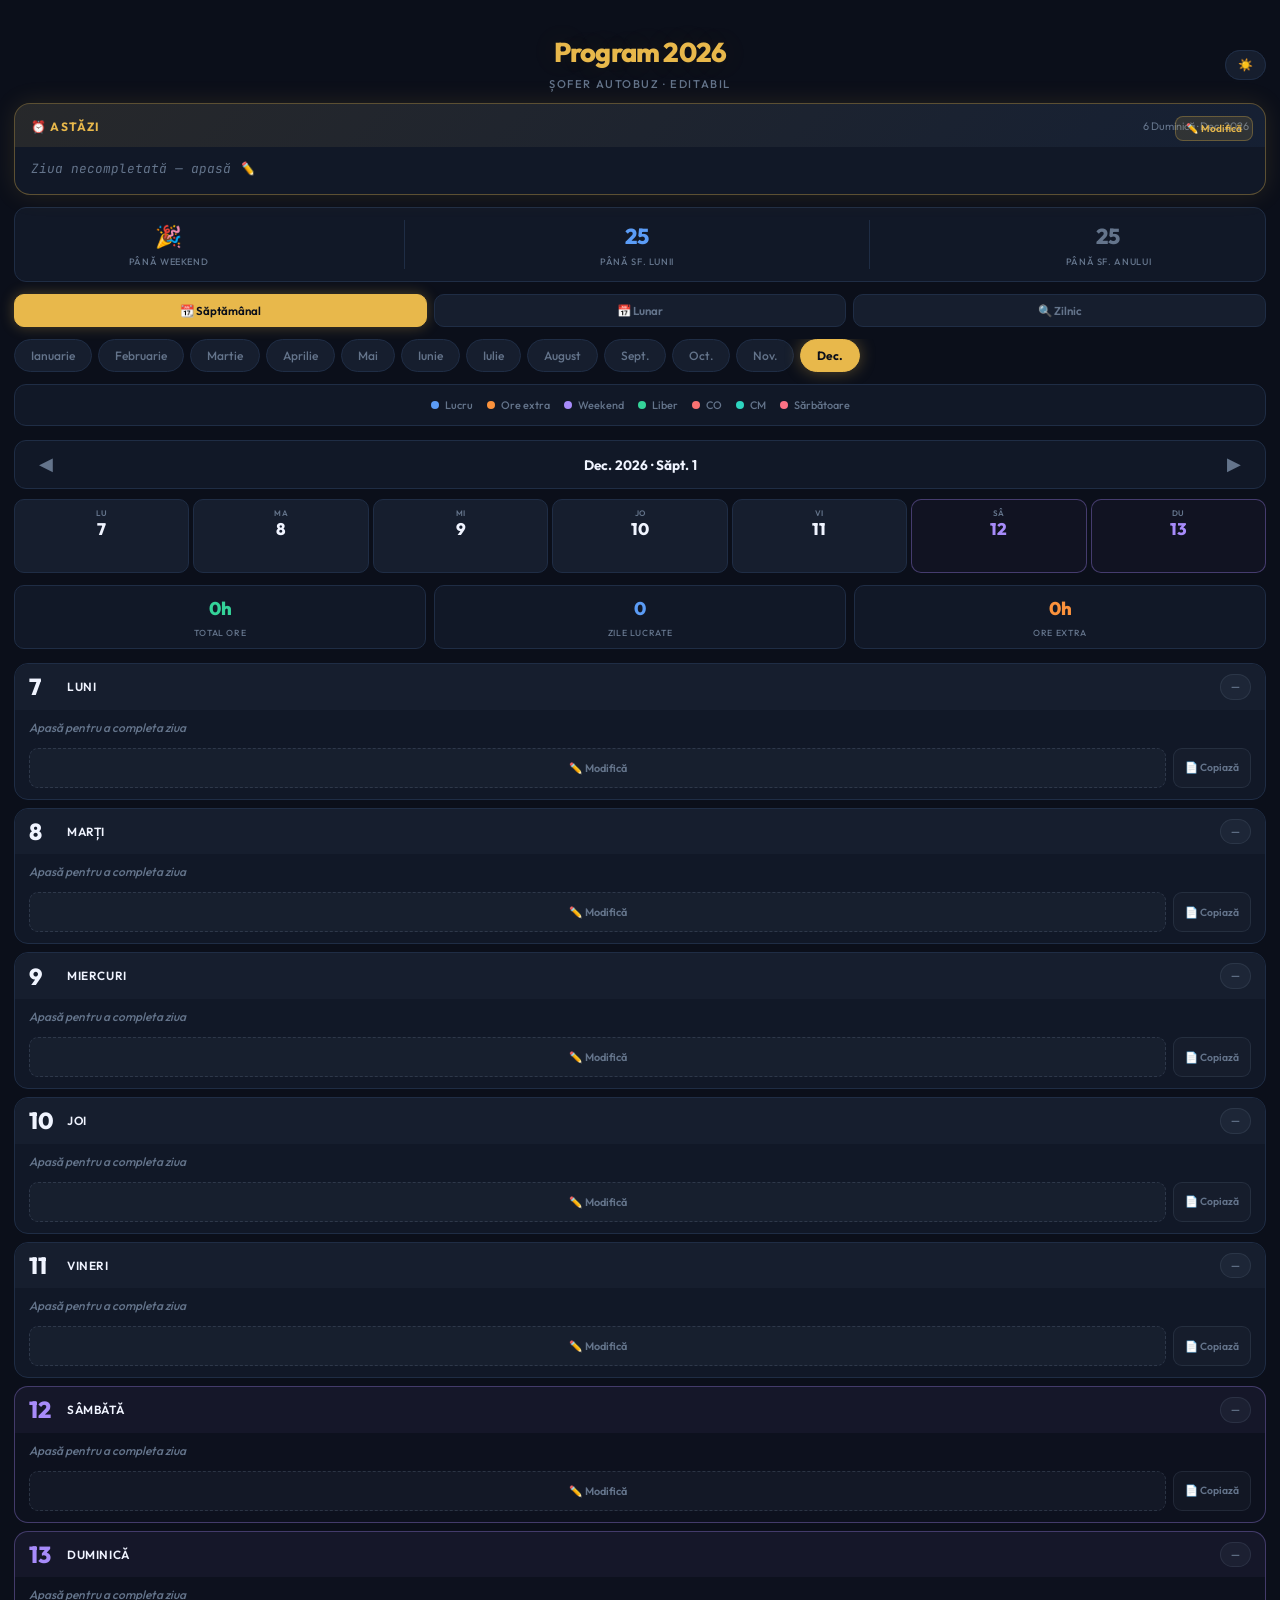
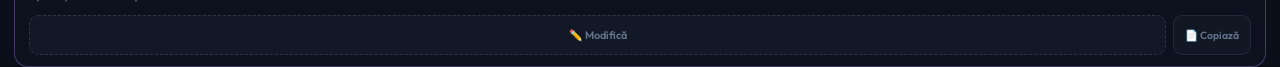
==== commit 409bff26: "Rename index_misu.html to index.html" ====
--- a/index.html
+++ b/index.html
@@ -6,188 +6,267 @@
 <meta name="mobile-web-app-capable" content="yes">
 <meta name="apple-mobile-web-app-capable" content="yes">
 <meta name="apple-mobile-web-app-status-bar-style" content="black-translucent">
-<meta name="theme-color" content="#0d0d12">
+<meta name="theme-color" content="#0b0f1a">
 <title>Program Șofer 2026</title>
-<link href="https://fonts.googleapis.com/css2?family=DM+Mono:wght@400;500&family=Syne:wght@600;800&display=swap" rel="stylesheet">
+<link href="https://fonts.googleapis.com/css2?family=Outfit:wght@400;500;600;700;800&family=JetBrains+Mono:wght@400;500;600&display=swap" rel="stylesheet">
 <style>
+@import url('https://fonts.googleapis.com/css2?family=Outfit:wght@400;500;600;700;800&family=JetBrains+Mono:wght@400;500;600&display=swap');
+
 :root{
-  --bg:#0d0d12;--card:#16161f;--card2:#1c1c28;--border:#2a2a3a;
-  --accent:#f0c040;--blue:#5b8cff;--green:#4ade80;--red:#f87171;
-  --orange:#fb923c;--purple:#c084fc;--sarb:#ff6b6b;--teal:#2dd4bf;
-  --text:#e8e8f0;--muted:#5a5a75;--sub:#3a3a52;
+  --bg:#0b0f1a;--card:#111827;--card2:#161e2e;--border:#1f2d45;
+  --accent:#e8b84b;--accent2:#f5d78e;--blue:#5b9cf6;--green:#34d399;--red:#f87171;
+  --orange:#fb923c;--purple:#a78bfa;--sarb:#fb7185;--teal:#2dd4bf;
+  --text:#f0f4ff;--muted:#64748b;--sub:#1e2d42;
+  --card-glow:rgba(91,156,246,0.04);
+  --gold-glow:rgba(232,184,75,0.12);
 }
 body.light{
-  --bg:#f4f3ef;--card:#ffffff;--card2:#f0efe9;--border:#dddbd0;
-  --text:#1a1a1a;--muted:#8a8878;--sub:#cccab8;
-  --accent:#c49a00;--blue:#2563eb;--green:#16a34a;--red:#dc2626;
-  --orange:#ea580c;--purple:#9333ea;--sarb:#e53e3e;--teal:#0d9488;
+  --bg:#f8f7f2;--card:#ffffff;--card2:#f1efe8;--border:#e2ddd0;
+  --text:#1a1f2e;--muted:#8a8675;--sub:#d9d4c4;
+  --accent:#b8860b;--accent2:#d4a017;--blue:#2563eb;--green:#059669;--red:#dc2626;
+  --orange:#ea580c;--purple:#7c3aed;--sarb:#e11d48;--teal:#0d9488;
+  --card-glow:rgba(0,0,0,0.02);--gold-glow:rgba(184,134,11,0.08);
 }
 *{box-sizing:border-box;margin:0;padding:0;-webkit-tap-highlight-color:transparent;}
 html{-webkit-text-size-adjust:100%;height:100%;}
-body{background:var(--bg);color:var(--text);font-family:'DM Mono',monospace;padding:12px;padding-bottom:max(80px,calc(env(safe-area-inset-bottom)+20px));-webkit-overflow-scrolling:touch;transition:background .2s,color .2s;}
-
-header{text-align:center;padding:14px 0 8px;position:relative;}
-header h1{font-family:'Syne',sans-serif;font-size:1.6rem;font-weight:800;color:var(--accent);letter-spacing:-0.02em;}
-header p{color:var(--muted);font-size:0.65rem;text-transform:uppercase;letter-spacing:0.12em;margin-top:2px;}
-.theme-btn{position:absolute;top:14px;right:0;background:var(--card2);border:1px solid var(--border);border-radius:20px;padding:6px 10px;font-size:0.75rem;cursor:pointer;color:var(--muted);}
+body{background:var(--bg);color:var(--text);font-family:'JetBrains Mono',monospace;padding:14px;padding-bottom:max(80px,calc(env(safe-area-inset-bottom)+20px));-webkit-overflow-scrolling:touch;transition:background .3s,color .3s;font-size:14px;line-height:1.5;}
+
+header{text-align:center;padding:18px 0 10px;position:relative;}
+header h1{font-family:'Outfit',sans-serif;font-size:1.7rem;font-weight:800;color:var(--accent);letter-spacing:-0.03em;text-shadow:0 0 30px var(--gold-glow);}
+header p{color:var(--muted);font-size:0.7rem;text-transform:uppercase;letter-spacing:0.14em;margin-top:3px;font-family:'Outfit',sans-serif;font-weight:500;}
+.theme-btn{position:absolute;top:18px;right:0;background:var(--card2);border:1px solid var(--border);border-radius:20px;padding:7px 12px;font-size:0.75rem;cursor:pointer;color:var(--muted);transition:all .2s;}
+.theme-btn:active{transform:scale(0.95);}
 
 .month-tabs{display:flex;gap:6px;overflow-x:auto;padding:0 0 12px;scrollbar-width:none;}
 .month-tabs::-webkit-scrollbar{display:none;}
-.month-tab{flex-shrink:0;padding:7px 14px;border-radius:20px;border:1px solid var(--border);background:var(--card2);color:var(--muted);font-family:'DM Mono',monospace;font-size:0.68rem;cursor:pointer;white-space:nowrap;}
-.month-tab.active{background:var(--accent);color:#0d0d12;border-color:var(--accent);font-weight:500;}
-.month-tab.has-data{border-color:rgba(91,140,255,0.5);color:var(--blue);}
-
-.legend{display:flex;flex-wrap:wrap;gap:7px 12px;justify-content:center;margin-bottom:14px;padding:10px 12px;background:var(--card);border-radius:10px;border:1px solid var(--border);}
-.li{display:flex;align-items:center;gap:5px;font-size:0.62rem;color:var(--muted);}
+.month-tab{flex-shrink:0;padding:8px 16px;border-radius:20px;border:1px solid var(--border);background:var(--card2);color:var(--muted);font-family:'Outfit',sans-serif;font-size:0.75rem;font-weight:500;cursor:pointer;white-space:nowrap;transition:all .2s;}
+.month-tab.active{background:var(--accent);color:#0b0f1a;border-color:var(--accent);font-weight:700;box-shadow:0 0 16px rgba(232,184,75,0.35);}
+.month-tab.has-data{border-color:rgba(91,156,246,0.5);color:var(--blue);}
+
+.legend{display:flex;flex-wrap:wrap;gap:7px 14px;justify-content:center;margin-bottom:14px;padding:12px 14px;background:var(--card);border-radius:12px;border:1px solid var(--border);}
+.li{display:flex;align-items:center;gap:6px;font-size:0.68rem;color:var(--muted);font-family:'Outfit',sans-serif;font-weight:500;}
 .dot{width:8px;height:8px;border-radius:50%;flex-shrink:0;}
 
-.month-header{display:flex;align-items:center;justify-content:space-between;margin-bottom:10px;}
-.month-title{font-family:'Syne',sans-serif;font-size:1.25rem;font-weight:800;}
-.month-stats{font-size:0.62rem;color:var(--muted);}
-
-.today-widget{background:var(--card);border:1px solid rgba(240,192,64,0.4);border-radius:14px;margin-bottom:12px;overflow:hidden;position:relative;}
-.tw-header{background:linear-gradient(135deg,rgba(240,192,64,0.12),rgba(91,140,255,0.08));padding:12px 14px 10px;display:flex;align-items:center;justify-content:space-between;}
-.tw-title{font-family:'Syne',sans-serif;font-size:0.72rem;font-weight:800;color:var(--accent);text-transform:uppercase;letter-spacing:0.1em;}
-.tw-data{font-size:0.62rem;color:var(--muted);}
-.tw-body{padding:10px 14px 14px;}
-.tw-ore{font-family:'Syne',sans-serif;font-size:2rem;font-weight:800;color:var(--text);line-height:1;letter-spacing:-0.02em;}
-.tw-sub{font-size:0.72rem;color:var(--accent);margin-top:4px;font-weight:500;}
-.tw-extra{font-size:0.62rem;color:var(--orange);margin-top:2px;}
-.tw-nota{font-size:0.62rem;color:var(--muted);margin-top:3px;font-style:italic;}
-.tw-libre{font-size:1rem;color:var(--green);font-weight:500;}
-.tw-co{font-size:1rem;color:var(--red);font-weight:500;}
-.tw-cm{font-size:1rem;color:var(--teal);font-weight:500;}
-.tw-sarb{font-size:1rem;color:var(--sarb);font-weight:500;}
-.tw-gol{font-size:0.78rem;color:var(--muted);font-style:italic;}
-.tw-edit{position:absolute;top:10px;right:10px;background:rgba(240,192,64,0.15);border:1px solid rgba(240,192,64,0.3);color:var(--accent);font-size:0.6rem;padding:4px 8px;border-radius:6px;cursor:pointer;font-family:'DM Mono',monospace;}
-
-.countdown-bar{background:var(--card);border:1px solid var(--border);border-radius:10px;padding:10px 14px;margin-bottom:12px;display:flex;justify-content:space-around;text-align:center;}
+.month-header{display:flex;align-items:center;justify-content:space-between;margin-bottom:12px;}
+.month-title{font-family:'Outfit',sans-serif;font-size:1.3rem;font-weight:800;color:var(--text);}
+.month-stats{font-size:0.7rem;color:var(--muted);font-family:'Outfit',sans-serif;font-weight:500;}
+
+.today-widget{background:var(--card);border:1px solid rgba(232,184,75,0.35);border-radius:16px;margin-bottom:12px;overflow:hidden;position:relative;box-shadow:0 0 24px var(--gold-glow);}
+.tw-header{background:linear-gradient(135deg,rgba(232,184,75,0.1),rgba(91,156,246,0.06));padding:14px 16px 11px;display:flex;align-items:center;justify-content:space-between;}
+.tw-title{font-family:'Outfit',sans-serif;font-size:0.75rem;font-weight:700;color:var(--accent);text-transform:uppercase;letter-spacing:0.1em;}
+.tw-data{font-size:0.68rem;color:var(--muted);font-family:'Outfit',sans-serif;}
+.tw-body{padding:12px 16px 16px;}
+.tw-ore{font-family:'Outfit',sans-serif;font-size:2.1rem;font-weight:800;color:var(--text);line-height:1;letter-spacing:-0.03em;}
+.tw-sub{font-size:0.78rem;color:var(--accent);margin-top:5px;font-weight:600;font-family:'Outfit',sans-serif;}
+.tw-extra{font-size:0.68rem;color:var(--orange);margin-top:3px;font-family:'Outfit',sans-serif;}
+.tw-nota{font-size:0.67rem;color:var(--muted);margin-top:4px;font-style:italic;}
+.tw-libre{font-size:1.05rem;color:var(--green);font-weight:600;font-family:'Outfit',sans-serif;}
+.tw-co{font-size:1.05rem;color:var(--red);font-weight:600;font-family:'Outfit',sans-serif;}
+.tw-cm{font-size:1.05rem;color:var(--teal);font-weight:600;font-family:'Outfit',sans-serif;}
+.tw-sarb{font-size:1.05rem;color:var(--sarb);font-weight:600;font-family:'Outfit',sans-serif;}
+.tw-gol{font-size:0.8rem;color:var(--muted);font-style:italic;}
+.tw-edit{position:absolute;top:12px;right:12px;background:rgba(232,184,75,0.12);border:1px solid rgba(232,184,75,0.3);color:var(--accent);font-size:0.63rem;padding:5px 10px;border-radius:8px;cursor:pointer;font-family:'Outfit',sans-serif;font-weight:600;}
+
+.countdown-bar{background:var(--card);border:1px solid var(--border);border-radius:12px;padding:12px 16px;margin-bottom:12px;display:flex;justify-content:space-around;text-align:center;}
 .cd-item{}
-.cd-val{font-family:'Syne',sans-serif;font-size:1.2rem;font-weight:800;}
-.cd-lbl{font-size:0.5rem;color:var(--muted);text-transform:uppercase;letter-spacing:0.06em;margin-top:2px;}
+.cd-val{font-family:'Outfit',sans-serif;font-size:1.35rem;font-weight:800;}
+.cd-lbl{font-size:0.58rem;color:var(--muted);text-transform:uppercase;letter-spacing:0.07em;margin-top:3px;font-family:'Outfit',sans-serif;font-weight:500;}
 .cd-div{width:1px;background:var(--border);}
 
-.toolbar{display:flex;gap:6px;margin-bottom:10px;}
-.tb-btn{flex:1;padding:8px 4px;border-radius:9px;border:1px solid var(--border);background:var(--card2);color:var(--muted);font-family:'DM Mono',monospace;font-size:0.6rem;cursor:pointer;text-align:center;white-space:nowrap;}
-.tb-btn:active{background:rgba(91,140,255,0.1);color:var(--blue);}
-.tb-btn.prim{border-color:rgba(91,140,255,0.4);color:var(--blue);background:rgba(91,140,255,0.07);}
-
-.view-toggle{display:flex;gap:6px;margin-bottom:12px;}
-.vt-btn{flex:1;padding:7px;border-radius:9px;border:1px solid var(--border);background:var(--card2);color:var(--muted);font-family:'DM Mono',monospace;font-size:0.65rem;cursor:pointer;text-align:center;}
-.vt-btn.act{background:var(--accent);color:#0d0d12;border-color:var(--accent);font-weight:500;}
-
-.stats-panel{background:var(--card);border:1px solid var(--border);border-radius:12px;padding:14px;margin-bottom:12px;display:none;}
+.toolbar{display:flex;gap:7px;margin-bottom:10px;}
+.tb-btn{flex:1;padding:9px 4px;border-radius:10px;border:1px solid var(--border);background:var(--card2);color:var(--muted);font-family:'Outfit',sans-serif;font-size:0.68rem;font-weight:600;cursor:pointer;text-align:center;white-space:nowrap;transition:all .15s;}
+.tb-btn:active{background:rgba(91,156,246,0.1);color:var(--blue);}
+.tb-btn.prim{border-color:rgba(91,156,246,0.4);color:var(--blue);background:rgba(91,156,246,0.07);}
+
+.view-toggle{display:flex;gap:7px;margin-bottom:12px;}
+.vt-btn{flex:1;padding:8px;border-radius:10px;border:1px solid var(--border);background:var(--card2);color:var(--muted);font-family:'Outfit',sans-serif;font-size:0.72rem;font-weight:600;cursor:pointer;text-align:center;transition:all .2s;}
+.vt-btn.act{background:var(--accent);color:#0b0f1a;border-color:var(--accent);box-shadow:0 0 14px rgba(232,184,75,0.3);}
+
+.stats-panel{background:var(--card);border:1px solid var(--border);border-radius:14px;padding:16px;margin-bottom:12px;display:none;}
 .stats-panel.open{display:block;}
-.stats-title{font-family:'Syne',sans-serif;font-size:0.72rem;font-weight:800;color:var(--text);margin-bottom:10px;text-transform:uppercase;letter-spacing:0.06em;}
-.stats-grid{display:grid;grid-template-columns:1fr 1fr;gap:8px;}
-.stat-box{background:var(--card2);border:1px solid var(--border);border-radius:9px;padding:9px 11px;}
-.stat-val{font-family:'Syne',sans-serif;font-size:1.3rem;font-weight:800;line-height:1;}
-.stat-lbl{font-size:0.56rem;color:var(--muted);text-transform:uppercase;letter-spacing:0.08em;margin-top:3px;}
+.stats-title{font-family:'Outfit',sans-serif;font-size:0.78rem;font-weight:700;color:var(--text);margin-bottom:12px;text-transform:uppercase;letter-spacing:0.08em;}
+.stats-grid{display:grid;grid-template-columns:1fr 1fr;gap:9px;}
+.stat-box{background:var(--card2);border:1px solid var(--border);border-radius:10px;padding:11px 13px;}
+.stat-val{font-family:'Outfit',sans-serif;font-size:1.4rem;font-weight:800;line-height:1;}
+.stat-lbl{font-size:0.62rem;color:var(--muted);text-transform:uppercase;letter-spacing:0.08em;margin-top:4px;font-family:'Outfit',sans-serif;font-weight:500;}
 .stat-full{grid-column:1/-1;}
-.stats-sep{grid-column:1/-1;height:1px;background:var(--border);margin:2px 0;}
-.stats-sub{grid-column:1/-1;font-size:0.55rem;color:var(--muted);text-transform:uppercase;letter-spacing:0.1em;}
-
-.week-nav{display:flex;align-items:center;justify-content:space-between;margin-bottom:10px;padding:8px 12px;background:var(--card);border:1px solid var(--border);border-radius:10px;}
-.week-nav-btn{background:none;border:none;color:var(--muted);font-size:1.1rem;cursor:pointer;padding:4px 10px;}
-.week-label{font-family:'Syne',sans-serif;font-size:0.8rem;font-weight:800;color:var(--text);}
+.stats-sep{grid-column:1/-1;height:1px;background:var(--border);margin:3px 0;}
+.stats-sub{grid-column:1/-1;font-size:0.6rem;color:var(--muted);text-transform:uppercase;letter-spacing:0.12em;font-family:'Outfit',sans-serif;font-weight:600;}
+
+.week-nav{display:flex;align-items:center;justify-content:space-between;margin-bottom:10px;padding:9px 14px;background:var(--card);border:1px solid var(--border);border-radius:12px;}
+.week-nav-btn{background:none;border:none;color:var(--muted);font-size:1.1rem;cursor:pointer;padding:4px 10px;transition:color .15s;}
+.week-label{font-family:'Outfit',sans-serif;font-size:0.85rem;font-weight:700;color:var(--text);}
 .week-grid{display:grid;grid-template-columns:repeat(7,1fr);gap:4px;margin-bottom:12px;}
-.wg-day{border-radius:9px;border:1px solid var(--border);background:var(--card2);padding:7px 3px;text-align:center;cursor:pointer;min-height:72px;display:flex;flex-direction:column;align-items:center;gap:2px;}
-.wg-day.today{border-color:var(--accent);}
-.wg-day.we{border-color:rgba(192,132,252,0.35);background:rgba(192,132,252,0.04);}
-.wg-day.sarb-d{border-color:rgba(255,107,107,0.35);}
-.wg-day.empty{opacity:0.25;pointer-events:none;}
-.wg-dn{font-size:0.48rem;color:var(--muted);text-transform:uppercase;letter-spacing:0.04em;}
-.wg-num{font-family:'Syne',sans-serif;font-size:1rem;font-weight:800;line-height:1;}
+.wg-day{border-radius:10px;border:1px solid var(--border);background:var(--card2);padding:7px 3px;text-align:center;cursor:pointer;min-height:74px;display:flex;flex-direction:column;align-items:center;gap:2px;}
+.wg-day.today{border-color:var(--accent);box-shadow:0 0 10px rgba(232,184,75,0.2);}
+.wg-day.we{border-color:rgba(167,139,250,0.35);background:rgba(167,139,250,0.04);}
+.wg-day.sarb-d{border-color:rgba(251,113,133,0.35);}
+.wg-day.empty{opacity:0.2;pointer-events:none;}
+.wg-dn{font-size:0.5rem;color:var(--muted);text-transform:uppercase;letter-spacing:0.04em;font-family:'Outfit',sans-serif;font-weight:600;}
+.wg-num{font-family:'Outfit',sans-serif;font-size:1.05rem;font-weight:800;line-height:1;}
 .wg-num.td{color:var(--accent);}
 .wg-num.we{color:var(--purple);}
 .wg-dot{width:6px;height:6px;border-radius:50%;margin-top:2px;}
-.wg-ore{font-size:0.46rem;color:var(--muted);margin-top:1px;line-height:1.4;}
+.wg-ore{font-size:0.47rem;color:var(--muted);margin-top:1px;line-height:1.4;font-family:'JetBrains Mono',monospace;}
 .week-stats{display:grid;grid-template-columns:repeat(3,1fr);gap:8px;margin-bottom:14px;}
-.ws-box{background:var(--card);border:1px solid var(--border);border-radius:9px;padding:8px 10px;text-align:center;}
-.ws-val{font-family:'Syne',sans-serif;font-size:1.1rem;font-weight:800;}
-.ws-lbl{font-size:0.5rem;color:var(--muted);text-transform:uppercase;letter-spacing:0.06em;margin-top:2px;}
-
-.day-card{background:var(--card);border:1px solid var(--border);border-radius:12px;margin-bottom:7px;overflow:hidden;}
-.day-card.today-card{border-color:var(--accent);}
-.day-card.sarb-card{border-color:rgba(255,107,107,0.45);background:rgba(255,107,107,0.02);}
-.day-card.sarb-card .day-header{background:rgba(255,107,107,0.07);}
-.day-card.we-card{border-color:rgba(192,132,252,0.4);background:rgba(192,132,252,0.02);}
-.day-card.we-card .day-header{background:rgba(192,132,252,0.06);}
-.day-header{display:flex;align-items:center;justify-content:space-between;padding:9px 12px;background:var(--card2);}
-.day-left{display:flex;align-items:center;gap:9px;}
-.day-num{font-family:'Syne',sans-serif;font-size:1.35rem;font-weight:800;min-width:26px;line-height:1;}
+.ws-box{background:var(--card);border:1px solid var(--border);border-radius:10px;padding:9px 10px;text-align:center;}
+.ws-val{font-family:'Outfit',sans-serif;font-size:1.15rem;font-weight:800;}
+.ws-lbl{font-size:0.55rem;color:var(--muted);text-transform:uppercase;letter-spacing:0.07em;margin-top:3px;font-family:'Outfit',sans-serif;font-weight:500;}
+
+.day-card{background:var(--card);border:1px solid var(--border);border-radius:14px;margin-bottom:8px;overflow:hidden;transition:border-color .2s;}
+.day-card.today-card{border-color:var(--accent);box-shadow:0 0 16px rgba(232,184,75,0.15);}
+.day-card.sarb-card{border-color:rgba(251,113,133,0.4);background:rgba(251,113,133,0.02);}
+.day-card.sarb-card .day-header{background:rgba(251,113,133,0.06);}
+.day-card.we-card{border-color:rgba(167,139,250,0.35);background:rgba(167,139,250,0.02);}
+.day-card.we-card .day-header{background:rgba(167,139,250,0.05);}
+.day-header{display:flex;align-items:center;justify-content:space-between;padding:10px 14px;background:var(--card2);}
+.day-left{display:flex;align-items:center;gap:10px;}
+.day-num{font-family:'Outfit',sans-serif;font-size:1.45rem;font-weight:800;min-width:28px;line-height:1;}
 .today-num{color:var(--accent);}
 .sarb-num{color:var(--sarb);}
 .we-num{color:var(--purple);}
-.day-name{font-size:0.7rem;font-weight:500;text-transform:uppercase;letter-spacing:0.04em;}
-.sarb-lbl{font-size:0.58rem;color:var(--sarb);margin-top:1px;}
-.day-type-lbl{font-size:0.56rem;color:var(--muted);margin-top:1px;}
-.right-col{display:flex;flex-direction:column;align-items:flex-end;gap:4px;}
-.tur-badge{font-size:0.6rem;padding:3px 8px;border-radius:20px;font-weight:500;white-space:nowrap;}
-.tb-lucru{background:rgba(91,140,255,0.15);color:var(--blue);border:1px solid rgba(91,140,255,0.3);}
-.tb-libre{background:rgba(74,222,128,0.1);color:var(--green);border:1px solid rgba(74,222,128,0.2);}
-.tb-co{background:rgba(248,113,113,0.1);color:var(--red);border:1px solid rgba(248,113,113,0.2);}
+.day-name{font-size:0.74rem;font-weight:600;text-transform:uppercase;letter-spacing:0.05em;font-family:'Outfit',sans-serif;}
+.sarb-lbl{font-size:0.63rem;color:var(--sarb);margin-top:1px;font-family:'Outfit',sans-serif;font-weight:500;}
+.day-type-lbl{font-size:0.62rem;color:var(--muted);margin-top:1px;font-family:'JetBrains Mono',monospace;}
+.right-col{display:flex;flex-direction:column;align-items:flex-end;gap:5px;}
+.tur-badge{font-size:0.65rem;padding:4px 10px;border-radius:20px;font-weight:600;white-space:nowrap;font-family:'Outfit',sans-serif;}
+.tb-lucru{background:rgba(91,156,246,0.15);color:var(--blue);border:1px solid rgba(91,156,246,0.3);}
+.tb-libre{background:rgba(52,211,153,0.1);color:var(--green);border:1px solid rgba(52,211,153,0.25);}
+.tb-co{background:rgba(248,113,113,0.1);color:var(--red);border:1px solid rgba(248,113,113,0.25);}
 .tb-cm{background:rgba(45,212,191,0.1);color:var(--teal);border:1px solid rgba(45,212,191,0.25);}
-.tb-sarb{background:rgba(255,107,107,0.12);color:var(--sarb);border:1px solid rgba(255,107,107,0.3);}
-.tb-gol{background:rgba(90,90,117,0.12);color:var(--muted);border:1px solid rgba(90,90,117,0.25);}
-.extra-badge{font-size:0.52rem;padding:2px 6px;border-radius:10px;background:rgba(251,146,60,0.15);color:var(--orange);border:1px solid rgba(251,146,60,0.3);}
-
-.shift-display{padding:8px 12px 6px;}
-.shift-block{border-radius:8px;padding:10px 14px;background:rgba(91,140,255,0.06);border:1px solid rgba(91,140,255,0.35);}
-.s-lbl{font-size:0.5rem;text-transform:uppercase;letter-spacing:0.1em;margin-bottom:4px;color:var(--blue);}
-.linie-info{font-size:0.68rem;color:var(--accent);font-weight:500;margin-bottom:5px;}
-.ore-row{display:flex;align-items:center;gap:4px;}
-.t{font-size:1.08rem;font-weight:500;color:var(--text);}
-.sep{color:var(--muted);font-size:0.68rem;}
-.ore-extra{font-size:0.6rem;color:var(--orange);margin-top:5px;}
-.nota-display{font-size:0.62rem;color:var(--muted);font-style:italic;margin-top:6px;padding-top:6px;border-top:1px solid var(--border);}
-
-.state-block{padding:8px 12px 10px;font-size:0.7rem;}
+.tb-sarb{background:rgba(251,113,133,0.12);color:var(--sarb);border:1px solid rgba(251,113,133,0.3);}
+.tb-gol{background:rgba(100,116,139,0.1);color:var(--muted);border:1px solid rgba(100,116,139,0.2);}
+.extra-badge{font-size:0.56rem;padding:3px 8px;border-radius:10px;background:rgba(251,146,60,0.15);color:var(--orange);border:1px solid rgba(251,146,60,0.3);font-family:'Outfit',sans-serif;font-weight:600;}
+
+.shift-display{padding:9px 14px 8px;}
+.shift-block{border-radius:10px;padding:12px 15px;background:rgba(91,156,246,0.06);border:1px solid rgba(91,156,246,0.3);}
+.s-lbl{font-size:0.55rem;text-transform:uppercase;letter-spacing:0.12em;margin-bottom:5px;color:var(--blue);font-family:'Outfit',sans-serif;font-weight:700;}
+.linie-info{font-size:0.73rem;color:var(--accent);font-weight:600;margin-bottom:6px;font-family:'Outfit',sans-serif;}
+.ore-row{display:flex;align-items:center;gap:5px;}
+.t{font-size:1.12rem;font-weight:600;color:var(--text);font-family:'JetBrains Mono',monospace;}
+.sep{color:var(--muted);font-size:0.7rem;}
+.ore-extra{font-size:0.65rem;color:var(--orange);margin-top:6px;font-family:'Outfit',sans-serif;}
+.nota-display{font-size:0.67rem;color:var(--muted);font-style:italic;margin-top:7px;padding-top:7px;border-top:1px solid var(--border);}
+
+.state-block{padding:9px 14px 11px;font-size:0.75rem;font-family:'Outfit',sans-serif;font-weight:500;}
 .st-libre{color:var(--green);}
 .st-co{color:var(--red);}
 .st-cm{color:var(--teal);}
 .st-sarb{color:var(--sarb);}
 .st-gol{color:var(--muted);font-style:italic;}
 
-.day-actions{display:flex;gap:6px;padding:0 12px 10px;}
-.edit-btn{flex:1;background:rgba(90,90,117,0.1);border:1px dashed rgba(90,90,117,0.35);color:var(--muted);font-family:'DM Mono',monospace;font-size:0.63rem;padding:9px 6px;border-radius:7px;cursor:pointer;text-align:center;min-height:40px;}
-.edit-btn:active{background:rgba(91,140,255,0.1);color:var(--blue);}
-.copy-btn{background:rgba(90,90,117,0.07);border:1px solid rgba(90,90,117,0.25);color:var(--muted);font-family:'DM Mono',monospace;font-size:0.6rem;padding:9px 10px;border-radius:7px;cursor:pointer;white-space:nowrap;}
-.copy-btn.paste-mode{border-color:rgba(240,192,64,0.5);color:var(--accent);background:rgba(240,192,64,0.08);}
+.day-actions{display:flex;gap:7px;padding:0 14px 11px;}
+.edit-btn{flex:1;background:rgba(100,116,139,0.08);border:1px dashed rgba(100,116,139,0.3);color:var(--muted);font-family:'Outfit',sans-serif;font-size:0.68rem;font-weight:600;padding:9px 6px;border-radius:9px;cursor:pointer;text-align:center;min-height:40px;transition:all .15s;}
+.edit-btn:active{background:rgba(91,156,246,0.1);color:var(--blue);}
+.copy-btn{background:rgba(100,116,139,0.06);border:1px solid rgba(100,116,139,0.2);color:var(--muted);font-family:'Outfit',sans-serif;font-size:0.65rem;font-weight:600;padding:9px 11px;border-radius:9px;cursor:pointer;white-space:nowrap;}
+.copy-btn.paste-mode{border-color:rgba(232,184,75,0.5);color:var(--accent);background:rgba(232,184,75,0.08);}
 
 .modal-overlay{display:none;position:fixed;inset:0;background:rgba(0,0,0,0.92);z-index:100;align-items:flex-end;justify-content:center;}
 .modal-overlay.active{display:flex;}
-.modal{background:var(--card);border:1px solid var(--border);border-radius:20px 20px 0 0;padding:20px 16px 44px;width:100%;max-width:500px;max-height:92vh;overflow-y:auto;-webkit-overflow-scrolling:touch;overscroll-behavior:contain;}
-.modal-title{font-family:'Syne',sans-serif;font-size:1.1rem;font-weight:800;color:var(--accent);margin-bottom:2px;}
-.modal-sub{font-size:0.6rem;color:var(--muted);margin-bottom:14px;}
-.m-lbl{font-size:0.58rem;color:var(--muted);text-transform:uppercase;letter-spacing:0.1em;display:block;margin:12px 0 6px;}
-.m-div{height:1px;background:var(--border);margin:10px 0 12px;}
-.quick-grid{display:grid;grid-template-columns:repeat(5,1fr);gap:5px;}
-.q-btn{padding:8px 2px;border-radius:9px;border:1px solid var(--border);background:var(--card2);font-family:'DM Mono',monospace;font-size:0.56rem;cursor:pointer;text-align:center;color:var(--muted);}
-.q-libre{border-color:rgba(74,222,128,0.4);color:var(--green);}
+.modal{background:var(--card);border:1px solid var(--border);border-radius:22px 22px 0 0;padding:22px 18px 46px;width:100%;max-width:500px;max-height:92vh;overflow-y:auto;-webkit-overflow-scrolling:touch;overscroll-behavior:contain;}
+.modal-title{font-family:'Outfit',sans-serif;font-size:1.15rem;font-weight:800;color:var(--accent);margin-bottom:2px;}
+.modal-sub{font-size:0.65rem;color:var(--muted);margin-bottom:16px;font-family:'Outfit',sans-serif;}
+.m-lbl{font-size:0.62rem;color:var(--muted);text-transform:uppercase;letter-spacing:0.12em;display:block;margin:14px 0 7px;font-family:'Outfit',sans-serif;font-weight:600;}
+.m-div{height:1px;background:var(--border);margin:12px 0 14px;}
+.quick-grid{display:grid;grid-template-columns:repeat(5,1fr);gap:6px;}
+.q-btn{padding:9px 2px;border-radius:10px;border:1px solid var(--border);background:var(--card2);font-family:'Outfit',sans-serif;font-size:0.6rem;font-weight:600;cursor:pointer;text-align:center;color:var(--muted);}
+.q-libre{border-color:rgba(52,211,153,0.4);color:var(--green);}
 .q-co{border-color:rgba(248,113,113,0.4);color:var(--red);}
 .q-cm{border-color:rgba(45,212,191,0.4);color:var(--teal);}
-.q-sarb{border-color:rgba(255,107,107,0.4);color:var(--sarb);}
-.q-del{border-color:rgba(90,90,117,0.35);color:var(--muted);}
-.inp-row{display:grid;grid-template-columns:1fr 1fr;gap:8px;margin-bottom:8px;}
-.inp-group{display:flex;flex-direction:column;gap:4px;}
-.inp-lbl{font-size:0.52rem;color:var(--muted);text-transform:uppercase;letter-spacing:0.08em;}
-.inp{width:100%;background:var(--card2);border:1px solid var(--border);border-radius:8px;color:var(--text);font-family:'DM Mono',monospace;font-size:0.85rem;padding:10px;outline:none;-webkit-appearance:none;appearance:none;}
+.q-sarb{border-color:rgba(251,113,133,0.4);color:var(--sarb);}
+.q-del{border-color:rgba(100,116,139,0.3);color:var(--muted);}
+.inp-row{display:grid;grid-template-columns:1fr 1fr;gap:9px;margin-bottom:9px;}
+.inp-group{display:flex;flex-direction:column;gap:5px;}
+.inp-lbl{font-size:0.58rem;color:var(--muted);text-transform:uppercase;letter-spacing:0.1em;font-family:'Outfit',sans-serif;font-weight:600;}
+.inp{width:100%;background:var(--card2);border:1px solid var(--border);border-radius:9px;color:var(--text);font-family:'JetBrains Mono',monospace;font-size:0.9rem;padding:11px 12px;outline:none;-webkit-appearance:none;appearance:none;transition:border-color .15s;}
 .inp:focus{border-color:var(--accent);}
 .inp::placeholder{color:var(--muted);}
 input[type="time"].inp::-webkit-calendar-picker-indicator{filter:invert(0.5);}
-textarea.inp{resize:none;font-size:0.78rem;line-height:1.5;}
-.preview{background:var(--card2);border:1px solid var(--sub);border-radius:9px;padding:12px;margin:12px 0;min-height:52px;display:flex;flex-direction:column;align-items:center;justify-content:center;gap:4px;text-align:center;}
-.pv-ore{color:var(--text);font-size:1.1rem;font-weight:500;}
-.pv-linie{color:var(--accent);font-size:0.78rem;font-weight:500;}
-.pv-extra{color:var(--orange);font-size:0.65rem;}
-.pv-empty{color:var(--muted);font-size:0.66rem;}
-.modal-btns{display:grid;grid-template-columns:1fr 1fr;gap:8px;margin-top:14px;}
-.btn-save{padding:16px 12px;border-radius:10px;border:none;background:var(--blue);color:#fff;font-family:'DM Mono',monospace;font-size:0.78rem;font-weight:500;cursor:pointer;min-height:50px;}
-.btn-cancel{padding:16px 12px;border-radius:10px;border:1px solid var(--border);background:transparent;color:var(--muted);font-family:'DM Mono',monospace;font-size:0.78rem;cursor:pointer;min-height:50px;}
-
-.toast{position:fixed;bottom:28px;left:50%;transform:translateX(-50%);background:var(--accent);color:#0d0d12;font-family:'DM Mono',monospace;font-size:0.72rem;font-weight:500;padding:9px 20px;border-radius:20px;z-index:300;opacity:0;transition:opacity .25s;pointer-events:none;white-space:nowrap;}
+textarea.inp{resize:none;font-size:0.82rem;line-height:1.5;}
+.preview{background:var(--card2);border:1px solid var(--sub);border-radius:10px;padding:14px;margin:13px 0;min-height:54px;display:flex;flex-direction:column;align-items:center;justify-content:center;gap:5px;text-align:center;}
+.pv-ore{color:var(--text);font-size:1.15rem;font-weight:600;font-family:'JetBrains Mono',monospace;}
+.pv-linie{color:var(--accent);font-size:0.82rem;font-weight:600;font-family:'Outfit',sans-serif;}
+.pv-extra{color:var(--orange);font-size:0.68rem;font-family:'Outfit',sans-serif;}
+.pv-empty{color:var(--muted);font-size:0.7rem;font-family:'Outfit',sans-serif;}
+.modal-btns{display:grid;grid-template-columns:1fr 1fr;gap:9px;margin-top:16px;}
+.btn-save{padding:17px 12px;border-radius:11px;border:none;background:var(--blue);color:#fff;font-family:'Outfit',sans-serif;font-size:0.82rem;font-weight:700;cursor:pointer;min-height:52px;transition:opacity .15s;}
+.btn-cancel{padding:17px 12px;border-radius:11px;border:1px solid var(--border);background:transparent;color:var(--muted);font-family:'Outfit',sans-serif;font-size:0.82rem;font-weight:600;cursor:pointer;min-height:52px;}
+
+.toast{position:fixed;bottom:28px;left:50%;transform:translateX(-50%);background:var(--accent);color:#0b0f1a;font-family:'Outfit',sans-serif;font-size:0.75rem;font-weight:700;padding:10px 22px;border-radius:22px;z-index:300;opacity:0;transition:opacity .25s;pointer-events:none;white-space:nowrap;box-shadow:0 4px 20px rgba(232,184,75,0.4);}
 .toast.show{opacity:1;}
+
+/* COMPACT CALENDAR GRID */
+.cal-grid-wrap{background:var(--card);border:1px solid var(--border);border-radius:14px;overflow:hidden;margin-bottom:12px;}
+.cal-grid-header{display:grid;grid-template-columns:repeat(7,1fr);background:var(--card2);border-bottom:1px solid var(--border);}
+.cal-grid-dn{text-align:center;padding:8px 2px;font-family:'Outfit',sans-serif;font-size:0.58rem;font-weight:700;color:var(--muted);text-transform:uppercase;letter-spacing:0.06em;}
+.cal-grid-dn.we-h{color:var(--purple);}
+.cal-grid{display:grid;grid-template-columns:repeat(7,1fr);gap:0;}
+.cal-cell{border-right:1px solid var(--border);border-bottom:1px solid var(--border);padding:6px 4px;text-align:center;cursor:pointer;min-height:52px;display:flex;flex-direction:column;align-items:center;gap:3px;transition:background .15s;position:relative;}
+.cal-cell:nth-child(7n){border-right:none;}
+.cal-cell:hover{background:rgba(255,255,255,0.03);}
+.cal-cell.empty{cursor:default;background:transparent;}
+.cal-cell.today-c{background:rgba(232,184,75,0.08);}
+.cal-cell.we-c{background:rgba(167,139,250,0.04);}
+.cal-cell.sarb-c{background:rgba(251,113,133,0.04);}
+.cal-num{font-family:'Outfit',sans-serif;font-size:0.85rem;font-weight:800;line-height:1;}
+.cal-num.td{color:var(--accent);}
+.cal-num.we{color:var(--purple);}
+.cal-num.sarb{color:var(--sarb);}
+.cal-dot{width:18px;height:4px;border-radius:3px;margin-top:1px;}
+.cal-ore{font-size:0.42rem;color:var(--muted);line-height:1.3;font-family:'JetBrains Mono',monospace;}
+.cal-month-title{display:flex;align-items:center;justify-content:space-between;padding:12px 16px 10px;}
+.cal-month-name{font-family:'Outfit',sans-serif;font-size:1.1rem;font-weight:800;color:var(--text);}
+.cal-month-stat{font-size:0.68rem;color:var(--muted);font-family:'Outfit',sans-serif;font-weight:500;}
+
+/* DAILY VIEW */
+.daily-nav{display:flex;align-items:center;justify-content:space-between;margin-bottom:12px;padding:10px 14px;background:var(--card);border:1px solid var(--border);border-radius:12px;}
+.daily-nav-btn{background:none;border:none;color:var(--muted);font-size:1.2rem;cursor:pointer;padding:4px 12px;transition:color .15s;}
+.daily-nav-btn:active{color:var(--accent);}
+.daily-date-info{text-align:center;}
+.daily-date-big{font-family:'Outfit',sans-serif;font-size:1.1rem;font-weight:800;color:var(--text);}
+.daily-date-sub{font-size:0.65rem;color:var(--muted);font-family:'Outfit',sans-serif;margin-top:2px;}
+.daily-card{background:var(--card);border:1px solid var(--border);border-radius:16px;overflow:hidden;margin-bottom:10px;}
+.daily-card.today-dc{border-color:var(--accent);box-shadow:0 0 20px rgba(232,184,75,0.15);}
+.daily-card.libre-dc{border-color:rgba(52,211,153,0.4);}
+.daily-card.co-dc{border-color:rgba(248,113,113,0.4);}
+.daily-card.cm-dc{border-color:rgba(45,212,191,0.4);}
+.daily-card.sarb-dc{border-color:rgba(251,113,133,0.4);}
+.daily-hero{padding:20px 20px 16px;background:var(--card2);}
+.daily-hero-top{display:flex;align-items:center;justify-content:space-between;margin-bottom:12px;}
+.daily-type-badge{font-family:'Outfit',sans-serif;font-size:0.7rem;font-weight:700;padding:5px 14px;border-radius:20px;}
+.daily-edit-btn{background:rgba(232,184,75,0.12);border:1px solid rgba(232,184,75,0.3);color:var(--accent);font-size:0.68rem;padding:6px 14px;border-radius:8px;cursor:pointer;font-family:'Outfit',sans-serif;font-weight:600;}
+.daily-time-display{display:flex;align-items:center;gap:12px;margin-bottom:8px;}
+.daily-time{font-family:'JetBrains Mono',monospace;font-size:2.4rem;font-weight:600;color:var(--text);line-height:1;}
+.daily-time-sep{font-size:1.5rem;color:var(--muted);}
+.daily-line{font-family:'Outfit',sans-serif;font-size:1rem;font-weight:700;color:var(--accent);margin-bottom:4px;}
+.daily-duration{font-size:0.78rem;color:var(--muted);font-family:'Outfit',sans-serif;font-weight:500;}
+.daily-state-big{font-family:'Outfit',sans-serif;font-size:1.5rem;font-weight:700;padding:24px 20px;}
+.daily-details{padding:14px 20px;display:flex;flex-direction:column;gap:10px;}
+.daily-detail-row{display:flex;align-items:center;gap:12px;padding:10px 14px;background:var(--card2);border-radius:10px;border:1px solid var(--border);}
+.daily-detail-icon{font-size:1.1rem;width:24px;text-align:center;}
+.daily-detail-content{}
+.daily-detail-label{font-size:0.58rem;color:var(--muted);text-transform:uppercase;letter-spacing:0.1em;font-family:'Outfit',sans-serif;font-weight:600;}
+.daily-detail-value{font-size:0.85rem;color:var(--text);font-family:'Outfit',sans-serif;font-weight:600;margin-top:2px;}
+.daily-extra-row{display:flex;align-items:center;gap:12px;padding:10px 14px;background:rgba(251,146,60,0.08);border-radius:10px;border:1px solid rgba(251,146,60,0.25);}
+.daily-extra-val{font-size:0.9rem;color:var(--orange);font-family:'Outfit',sans-serif;font-weight:700;}
+.daily-gol{padding:30px 20px;text-align:center;color:var(--muted);font-family:'Outfit',sans-serif;font-size:0.85rem;font-style:italic;}
+.daily-actions{display:flex;gap:8px;padding:0 20px 16px;}
+.daily-act-btn{flex:1;padding:12px;border-radius:10px;font-family:'Outfit',sans-serif;font-size:0.75rem;font-weight:700;cursor:pointer;text-align:center;transition:all .15s;}
+.daily-act-edit{background:var(--blue);border:none;color:#fff;}
+.daily-act-copy{background:var(--card2);border:1px solid var(--border);color:var(--muted);}
+.daily-act-copy.paste-m{border-color:rgba(232,184,75,0.5);color:var(--accent);background:rgba(232,184,75,0.08);}
+.daily-week-strip{display:grid;grid-template-columns:repeat(7,1fr);gap:5px;margin-bottom:12px;}
+.dws-cell{background:var(--card);border:1px solid var(--border);border-radius:10px;padding:8px 4px;text-align:center;cursor:pointer;transition:all .2s;}
+.dws-cell.dws-sel{border-color:var(--accent);background:rgba(232,184,75,0.1);box-shadow:0 0 10px rgba(232,184,75,0.2);}
+.dws-cell.dws-today{border-color:rgba(232,184,75,0.5);}
+.dws-cell.dws-we{border-color:rgba(167,139,250,0.3);background:rgba(167,139,250,0.04);}
+.dws-dn{font-size:0.5rem;color:var(--muted);text-transform:uppercase;font-family:'Outfit',sans-serif;font-weight:600;}
+.dws-num{font-family:'Outfit',sans-serif;font-size:0.95rem;font-weight:800;line-height:1.2;}
+.dws-num.td{color:var(--accent);}
+.dws-num.we{color:var(--purple);}
+.dws-dot{width:6px;height:6px;border-radius:50%;margin:2px auto 0;}
+.daily-month-jump{display:flex;gap:6px;overflow-x:auto;padding-bottom:2px;scrollbar-width:none;margin-bottom:12px;}
+.daily-month-jump::-webkit-scrollbar{display:none;}
 </style>
 </head>
 <body>
@@ -195,28 +274,42 @@
 <header>
   <h1>Program 2026</h1>
   <p>Șofer autobuz · Editabil</p>
-  <button class="theme-btn" onclick="toggleTheme()" id="theme-btn">☀️</button>
+  <div style="position:absolute;top:18px;right:0;display:flex;gap:6px;align-items:center;">
+    <button class="theme-btn" onclick="toggleBackup()" id="backup-btn" title="Backup date">💾</button>
+    <button class="theme-btn" onclick="toggleTheme()" id="theme-btn">☀️</button>
+  </div>
 </header>
+
+<!-- BACKUP PANEL -->
+<div id="backup-panel" style="display:none;background:var(--card);border:1px solid var(--border);border-radius:14px;padding:16px;margin-bottom:12px;">
+  <div style="font-family:Outfit,sans-serif;font-size:0.78rem;font-weight:700;color:var(--text);margin-bottom:4px;text-transform:uppercase;letter-spacing:0.08em;">💾 Backup & Restore</div>
+  <div style="font-size:0.65rem;color:var(--muted);font-family:Outfit,sans-serif;margin-bottom:14px;">Exportă datele ca fișier JSON. Poți importa același fișier în orice aplicație compatibilă.</div>
+  <div style="display:flex;flex-direction:column;gap:8px;">
+    <button onclick="doExport()" style="padding:12px;border-radius:10px;border:1px solid rgba(52,211,153,0.4);background:rgba(52,211,153,0.1);color:var(--green);font-family:Outfit,sans-serif;font-size:0.78rem;font-weight:700;cursor:pointer;">⬇️ Exportă date (Download JSON)</button>
+    <button onclick="doExportClipboard()" style="padding:12px;border-radius:10px;border:1px solid rgba(91,156,246,0.4);background:rgba(91,156,246,0.1);color:var(--blue);font-family:Outfit,sans-serif;font-size:0.78rem;font-weight:700;cursor:pointer;">📋 Copiază date în clipboard (pentru altă aplicație)</button>
+    <label style="padding:12px;border-radius:10px;border:1px solid rgba(251,146,60,0.4);background:rgba(251,146,60,0.1);color:var(--orange);font-family:Outfit,sans-serif;font-size:0.78rem;font-weight:700;cursor:pointer;text-align:center;">
+      ⬆️ Importă date (Upload JSON)
+      <input type="file" accept=".json" onchange="doImport(event)" style="display:none;">
+    </label>
+    <button onclick="doPasteImport()" style="padding:12px;border-radius:10px;border:1px solid rgba(167,139,250,0.4);background:rgba(167,139,250,0.1);color:var(--purple);font-family:Outfit,sans-serif;font-size:0.78rem;font-weight:700;cursor:pointer;">📥 Importă din clipboard</button>
+  </div>
+  <div id="backup-info" style="margin-top:10px;font-size:0.65rem;color:var(--muted);font-family:Outfit,sans-serif;font-style:italic;"></div>
+</div>
 
 <div class="today-widget" id="today-widget"></div>
 <div class="countdown-bar" id="countdown-bar"></div>
 
-<div class="toolbar">
-  <button class="tb-btn prim" onclick="jumpToToday()">📍 Azi</button>
-  <button class="tb-btn prim" onclick="jumpToWeek()">📅 Săptămâna</button>
-  <button class="tb-btn" onclick="toggleStats()">📊 Statistici</button>
+<div class="view-toggle">
+  <button class="vt-btn act" id="vt-sapt" onclick="setView('sapt')">📆 Săptămânal</button>
+  <button class="vt-btn" id="vt-luna" onclick="setView('luna')">📅 Lunar</button>
+  <button class="vt-btn" id="vt-zilnic" onclick="setView('zilnic')">🔍 Zilnic</button>
 </div>
+
+<div class="month-tabs" id="month-tabs"></div>
 
 <div class="stats-panel" id="stats-panel">
   <div class="stats-title" id="stats-title">Statistici</div>
   <div class="stats-grid" id="stats-grid"></div>
-</div>
-
-<div class="month-tabs" id="month-tabs"></div>
-
-<div class="view-toggle">
-  <button class="vt-btn act" id="vt-luna" onclick="setView('luna')">📅 Lunar</button>
-  <button class="vt-btn" id="vt-sapt" onclick="setView('sapt')">📆 Săptămânal</button>
 </div>
 
 <div class="legend">
@@ -330,12 +423,15 @@
 applyTheme();
 
 // VIEW
-let view='luna',weekOff=0;
+let view='sapt',weekOff=0;
 function setView(v){
   view=v;
+  document.getElementById('vt-sapt').className='vt-btn'+(v==='sapt'?' act':'');
   document.getElementById('vt-luna').className='vt-btn'+(v==='luna'?' act':'');
-  document.getElementById('vt-sapt').className='vt-btn'+(v==='sapt'?' act':'');
-  if(v==='sapt'){weekOff=0;renderWeek();}else rMonth();
+  document.getElementById('vt-zilnic').className='vt-btn'+(v==='zilnic'?' act':'');
+  if(v==='sapt'){weekOff=0;renderWeek();}
+  else if(v==='luna'){rMonth();}
+  else{renderDaily();}
 }
 
 // COUNTDOWN
@@ -361,7 +457,13 @@
     const b=document.createElement('button');
     b.className='month-tab'+(i===window.LA?' active':'')+(hd?' has-data':'');
     b.textContent=l.n;
-    b.onclick=()=>{window.LA=i;rTabs();view==='luna'?rMonth():(weekOff=0,renderWeek());};
+    b.onclick=()=>{
+      window.LA=i;
+      if(view==='sapt'){weekOff=0;renderWeek();}
+      else if(view==='luna')rMonth();
+      else renderDaily();
+      rTabs();
+    };
     tabs.appendChild(b);
   });
 }
@@ -421,23 +523,67 @@
 function prevWeek(){weekOff=Math.max(0,weekOff-1);renderWeek();}
 function nextWeek(){weekOff++;renderWeek();}
 
-// MONTH
+// MONTH - compact calendar grid
 function rMonth(){
   const luna=LUNI[window.LA];
   const v=document.getElementById('month-view');v.innerHTML='';
   let lc=0,tMin=0;
   for(let d=1;d<=luna.z;d++){const s=gs(luna.a,luna.l,d);if(s.t==='lucru'){lc++;tMin+=calcOre(s.start,s.end);}}
-  const h=document.createElement('div');h.className='month-header';
-  const oreStr=tMin>0?` · <span style="color:var(--green)">${fmtOre(tMin)}</span>`:'';
-  h.innerHTML=`<div class="month-title">${luna.n} ${luna.a}</div><div class="month-stats">${lc} zile lucrate${oreStr}</div>`;
-  v.appendChild(h);
-  for(let d=1;d<=luna.z;d++)v.appendChild(rDay(luna.a,luna.l,d));
-  if(tMin>0){
-    const f=document.createElement('div');
-    f.style.cssText='margin:14px 0 8px;padding:12px 16px;background:var(--card);border:1px solid var(--border);border-radius:12px;display:flex;justify-content:space-between;align-items:center;';
-    f.innerHTML=`<div style="font-size:0.65rem;color:var(--muted);text-transform:uppercase;letter-spacing:0.1em">Total ore lucrate</div><div style="font-family:'Syne',sans-serif;font-size:1.4rem;font-weight:800;color:var(--green)">${fmtOre(tMin)}</div>`;
-    v.appendChild(f);
+
+  const wrap=document.createElement('div');wrap.className='cal-grid-wrap';
+
+  // Title bar
+  const titleBar=document.createElement('div');titleBar.className='cal-month-title';
+  const oreStr=tMin>0?`<span style="color:var(--green)">${fmtOre(tMin)}</span>`:'';
+  titleBar.innerHTML=`<div class="cal-month-name">${luna.n} ${luna.a}</div><div class="cal-month-stat">${lc} zile lucrate ${oreStr}</div>`;
+  wrap.appendChild(titleBar);
+
+  // Day headers
+  const hdRow=document.createElement('div');hdRow.className='cal-grid-header';
+  ['Lu','Ma','Mi','Jo','Vi','Sâ','Du'].forEach((d,i)=>{
+    const h=document.createElement('div');
+    h.className='cal-grid-dn'+(i>=5?' we-h':'');
+    h.textContent=d;hdRow.appendChild(h);
+  });
+  wrap.appendChild(hdRow);
+
+  // Grid
+  const grid=document.createElement('div');grid.className='cal-grid';
+
+  // First day of month offset (Mon=0)
+  const firstDow=new Date(luna.a,luna.l-1,1).getDay();
+  const offset=(firstDow===0)?6:(firstDow-1);
+  for(let i=0;i<offset;i++){const e=document.createElement('div');e.className='cal-cell empty';grid.appendChild(e);}
+
+  for(let d=1;d<=luna.z;d++){
+    const s=gs(luna.a,luna.l,d);
+    const sarb=getSarb(luna.a,luna.l,d);
+    const td=isTD(luna.a,luna.l,d);
+    const dow=new Date(luna.a,luna.l-1,d).getDay();
+    const we=dow===0||dow===6;
+
+    const cell=document.createElement('div');
+    let cls='cal-cell';
+    if(td)cls+=' today-c';
+    else if(sarb)cls+=' sarb-c';
+    else if(we)cls+=' we-c';
+    cell.className=cls;
+    cell.onclick=()=>openM(luna.a,luna.l,d);
+
+    let dotColor='transparent';
+    let oreHtml='';
+    if(s.t==='lucru'){dotColor='var(--blue)';if(s.start)oreHtml=`<div class="cal-ore">${s.start}<br>${s.end||''}</div>`;}
+    else if(s.t==='liber')dotColor='var(--green)';
+    else if(s.t==='co')dotColor='var(--red)';
+    else if(s.t==='cm')dotColor='var(--teal)';
+    else if(s.t==='sarb'||sarb)dotColor='var(--sarb)';
+
+    const numCls='cal-num'+(td?' td':sarb?' sarb':we?' we':'');
+    cell.innerHTML=`<div class="${numCls}">${d}</div><div class="cal-dot" style="background:${dotColor}"></div>${oreHtml}`;
+    grid.appendChild(cell);
   }
+  wrap.appendChild(grid);
+  v.appendChild(wrap);
 }
 
 // DAY
@@ -507,7 +653,28 @@
   return card;
 }
 
-// CLIPBOARD
+// DAILY VIEW — lista cu toate zilele lunii
+function renderDaily(){
+  const luna=LUNI[window.LA];
+  const v=document.getElementById('month-view');v.innerHTML='';
+
+  // Month summary header
+  let lc=0,tMin=0,exMin=0;
+  for(let d=1;d<=luna.z;d++){
+    const s=gs(luna.a,luna.l,d);
+    if(s.t==='lucru'){lc++;const m=calcOre(s.start,s.end);tMin+=m;exMin+=extraMin(m);}
+  }
+  const hdr=document.createElement('div');
+  hdr.style.cssText='display:flex;align-items:center;justify-content:space-between;margin-bottom:12px;';
+  hdr.innerHTML=`<div style="font-family:Outfit,sans-serif;font-size:1.1rem;font-weight:800;color:var(--text)">${luna.n} ${luna.a}</div>
+    <div style="font-size:0.68rem;color:var(--muted);font-family:Outfit,sans-serif;text-align:right">${lc} zile · <span style="color:var(--green)">${fmtOre(tMin)}</span>${exMin>0?' · <span style="color:var(--orange)">+'+fmtOre(exMin)+'</span>':''}</div>`;
+  v.appendChild(hdr);
+
+  // All days as list
+  for(let d=1;d<=luna.z;d++){
+    v.appendChild(rDay(luna.a,luna.l,d));
+  }
+}
 function handleCopy(a,luna,z){
   const s=gs(a,luna,z);
   if(clipboard){
@@ -635,20 +802,100 @@
     <div class="stat-box"><div class="stat-val" style="color:var(--muted)">${fmtOre(med)}</div><div class="stat-lbl">Medie ore / zi</div></div>`;
 }
 
+// BACKUP & RESTORE
+function toggleBackup(){
+  const p=document.getElementById('backup-panel');
+  p.style.display=p.style.display==='none'?'block':'none';
+  updateBackupInfo();
+}
+function updateBackupInfo(){
+  const keys=Object.keys(MEM).length;
+  const info=document.getElementById('backup-info');
+  if(info)info.textContent=keys>0?`${keys} înregistrări salvate în prezent.`:'Nu există date salvate încă.';
+}
+function buildExportData(){
+  return JSON.stringify({
+    version:'sofer_2026_v1',
+    exportedAt:new Date().toISOString(),
+    data:MEM
+  },null,2);
+}
+function doExport(){
+  const json=buildExportData();
+  const blob=new Blob([json],{type:'application/json'});
+  const url=URL.createObjectURL(blob);
+  const a=document.createElement('a');
+  a.href=url;
+  const d=new Date();
+  a.download=`program_sofer_${d.getFullYear()}-${String(d.getMonth()+1).padStart(2,'0')}-${String(d.getDate()).padStart(2,'0')}.json`;
+  a.click();
+  URL.revokeObjectURL(url);
+  showToast('✅ Date exportate!');
+}
+async function doExportClipboard(){
+  const json=buildExportData();
+  try{
+    await navigator.clipboard.writeText(json);
+    showToast('📋 Date copiate în clipboard!');
+  }catch(e){
+    // fallback
+    const ta=document.createElement('textarea');
+    ta.value=json;ta.style.position='fixed';ta.style.opacity='0';
+    document.body.appendChild(ta);ta.select();
+    document.execCommand('copy');document.body.removeChild(ta);
+    showToast('📋 Date copiate în clipboard!');
+  }
+}
+function doImport(event){
+  const file=event.target.files[0];
+  if(!file)return;
+  const reader=new FileReader();
+  reader.onload=e=>{
+    try{
+      importJSON(e.target.result);
+    }catch(err){
+      showToast('❌ Fișier invalid!');
+    }
+  };
+  reader.readAsText(file);
+  event.target.value='';
+}
+async function doPasteImport(){
+  try{
+    const text=await navigator.clipboard.readText();
+    importJSON(text);
+  }catch(e){
+    showToast('❌ Nu s-a putut citi clipboard-ul');
+  }
+}
+function importJSON(text){
+  let parsed;
+  try{parsed=JSON.parse(text);}catch(e){showToast('❌ JSON invalid!');return;}
+  // accept both raw MEM object and wrapped export format
+  let data=parsed;
+  if(parsed.version&&parsed.data)data=parsed.data;
+  // validate — keys should look like "2026-X-Y"
+  const keys=Object.keys(data);
+  if(keys.length>0&&!keys[0].match(/^\d{4}-\d+-\d+$/)){showToast('❌ Format de date nerecunoscut!');return;}
+  const count=keys.length;
+  if(!confirm(`Importă ${count} înregistrări? Datele existente vor fi suprascrise.`))return;
+  MEM=data;_save();refresh();updateBackupInfo();
+  showToast(`✅ ${count} înregistrări importate!`);
+}
+
 // TOOLBAR
-function refresh(){view==='luna'?rMonth():renderWeek();rTabs();renderTodayWidget();if(statsOpen)renderStats();}
-function jumpToToday(){
-  const idx=LUNI.findIndex(x=>x.l===TODAY.getMonth()+1&&x.a===TODAY.getFullYear());
-  if(idx>=0){window.LA=idx;rTabs();view==='luna'?rMonth():(weekOff=0,renderWeek());}
-  setTimeout(()=>{const c=document.querySelectorAll('.today-card');if(c.length)c[0].scrollIntoView({behavior:'smooth',block:'center'});},100);
-}
-function jumpToWeek(){setView('sapt');}
+function refresh(){
+  if(view==='sapt')renderWeek();
+  else if(view==='luna')rMonth();
+  else renderDaily();
+  rTabs();renderTodayWidget();if(statsOpen)renderStats();
+}
 
 // INIT
 let LA=0;
 LUNI.forEach((l,i)=>{if(l.a===TODAY.getFullYear()&&l.l===TODAY.getMonth()+1)LA=i;});
 window.LA=LA;
-renderCountdown();rTabs();rMonth();renderTodayWidget();
+renderCountdown();rTabs();renderWeek();renderTodayWidget();
 </script>
 </body>
 </html>
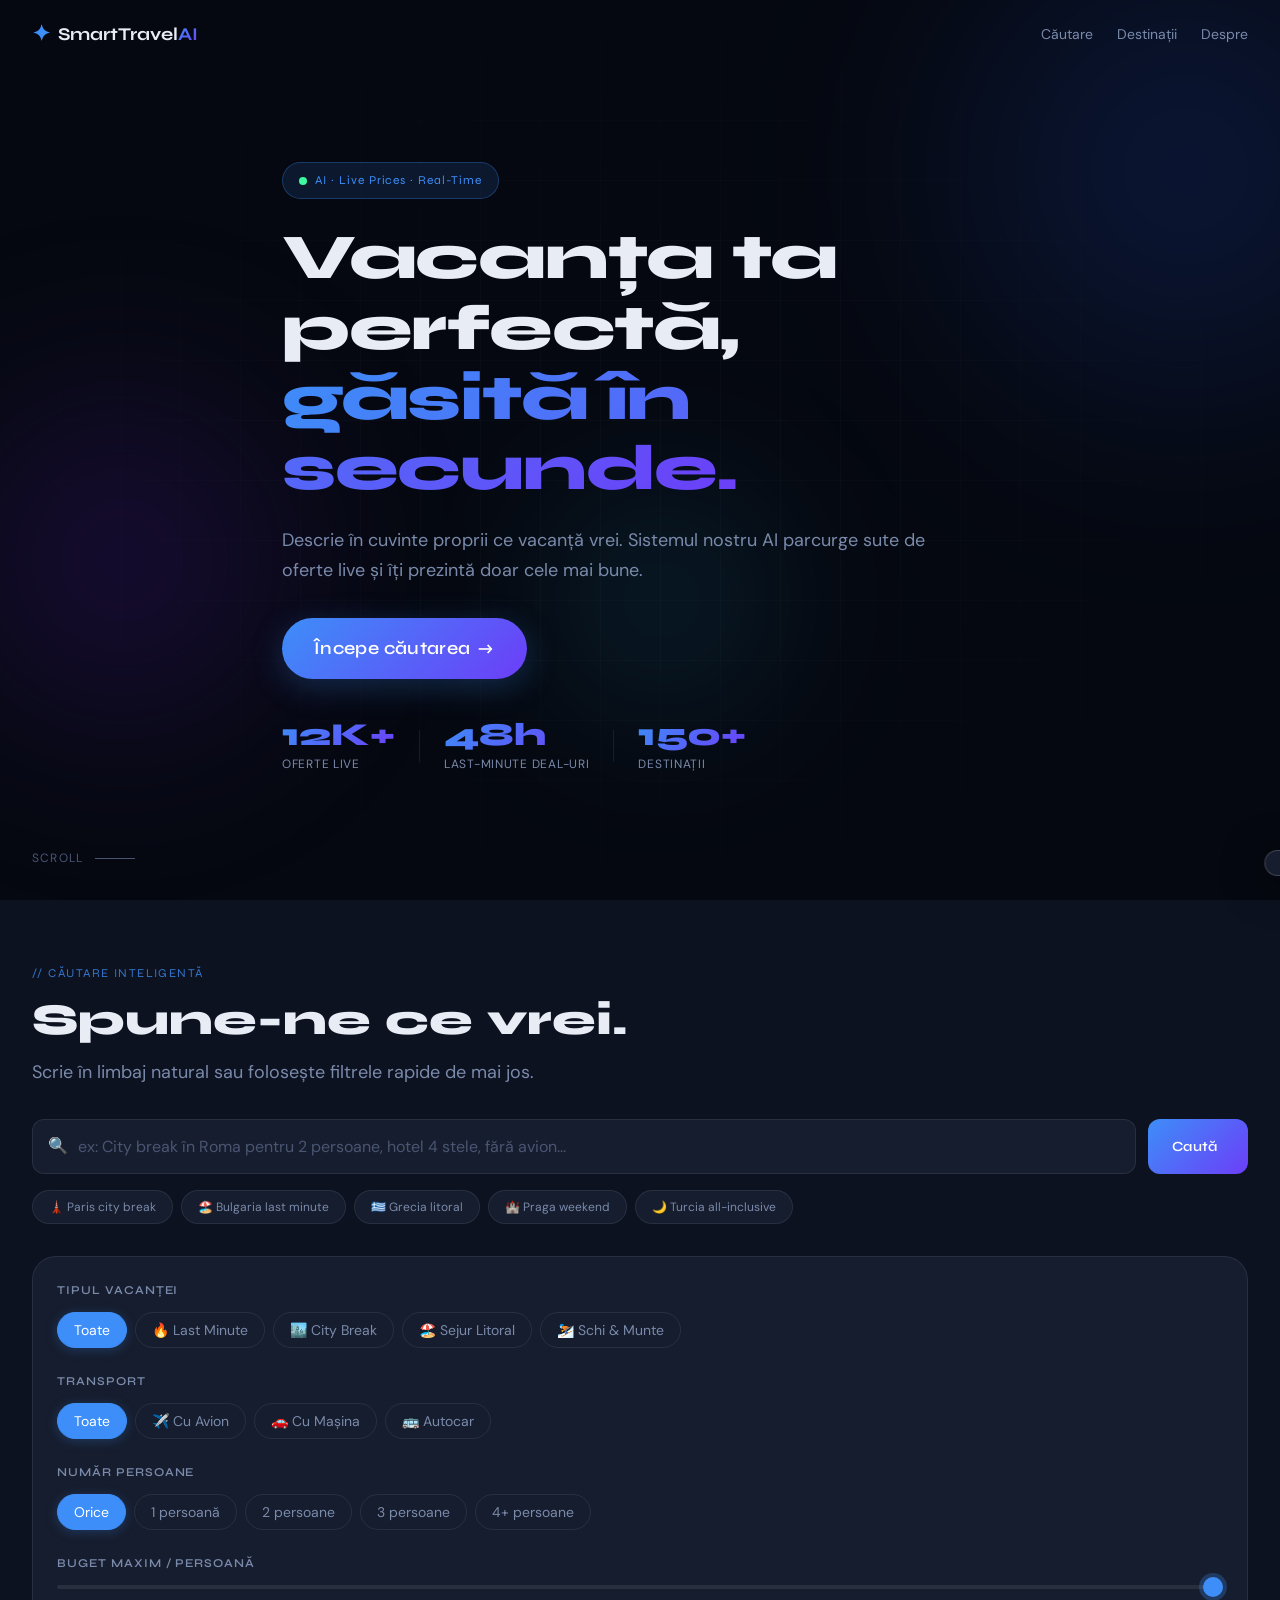
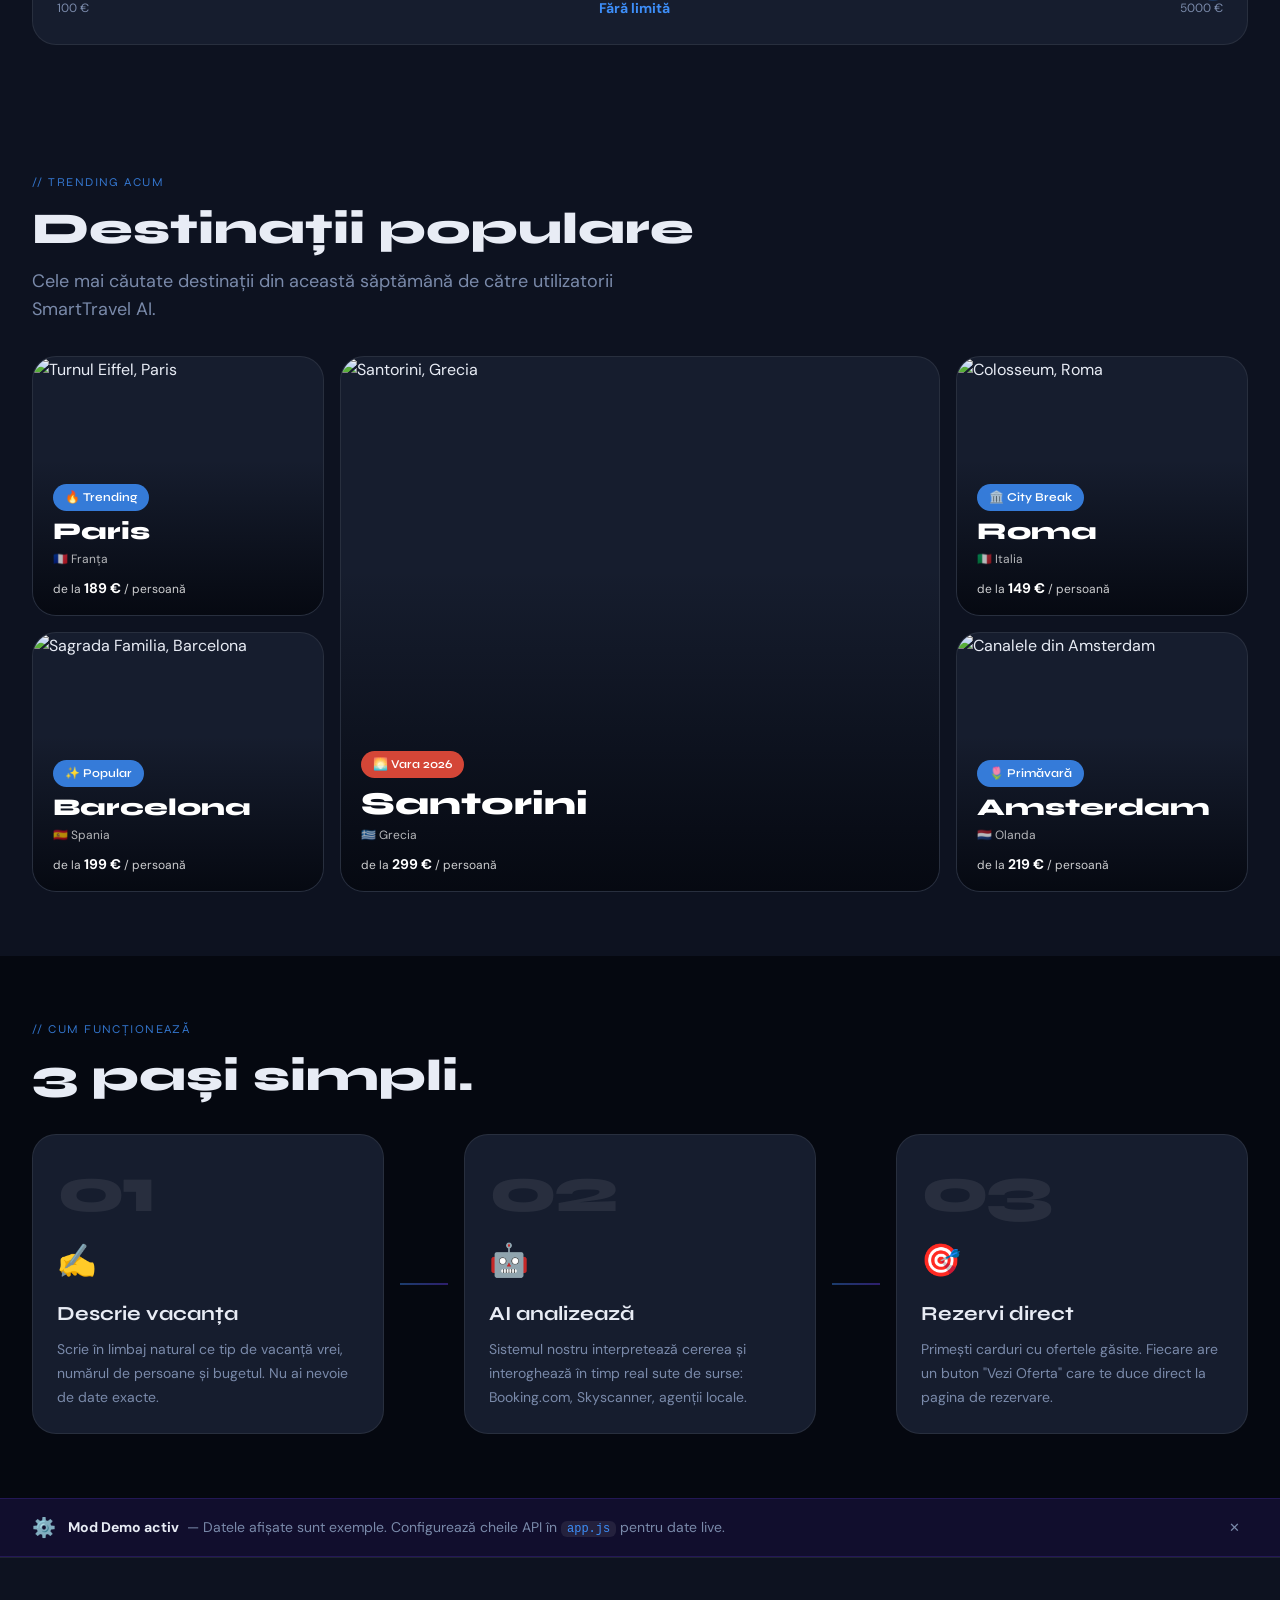
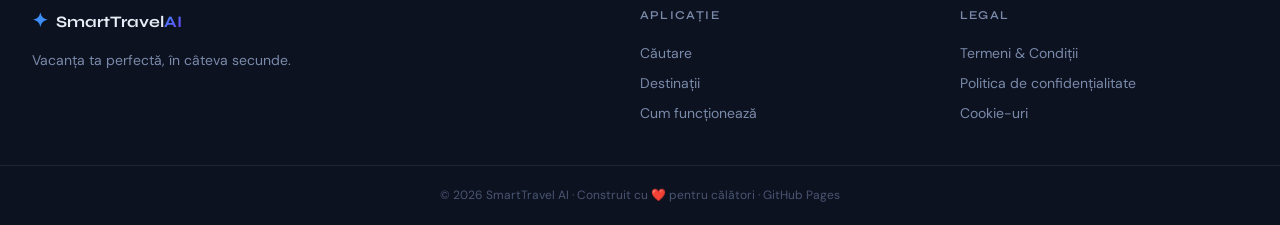
==== commit eaf1ec8a: "Rename index-33.html to index.html" ====
--- a/index.html
+++ b/index.html
@@ -1,901 +1,445 @@
 <!DOCTYPE html>
 <html lang="ro">
 <head>
-<meta charset="UTF-8">
-<meta name="viewport" content="width=device-width, initial-scale=1.0, maximum-scale=1.0, user-scalable=no">
-<meta name="mobile-web-app-capable" content="yes">
-<meta name="apple-mobile-web-app-capable" content="yes">
-<meta name="apple-mobile-web-app-status-bar-style" content="black-translucent">
-<meta name="theme-color" content="#0b0f1a">
-<title>Program Șofer 2026</title>
-<link href="https://fonts.googleapis.com/css2?family=Outfit:wght@400;500;600;700;800&family=JetBrains+Mono:wght@400;500;600&display=swap" rel="stylesheet">
-<style>
-@import url('https://fonts.googleapis.com/css2?family=Outfit:wght@400;500;600;700;800&family=JetBrains+Mono:wght@400;500;600&display=swap');
-
-:root{
-  --bg:#0b0f1a;--card:#111827;--card2:#161e2e;--border:#1f2d45;
-  --accent:#e8b84b;--accent2:#f5d78e;--blue:#5b9cf6;--green:#34d399;--red:#f87171;
-  --orange:#fb923c;--purple:#a78bfa;--sarb:#fb7185;--teal:#2dd4bf;
-  --text:#f0f4ff;--muted:#64748b;--sub:#1e2d42;
-  --card-glow:rgba(91,156,246,0.04);
-  --gold-glow:rgba(232,184,75,0.12);
-}
-body.light{
-  --bg:#f8f7f2;--card:#ffffff;--card2:#f1efe8;--border:#e2ddd0;
-  --text:#1a1f2e;--muted:#8a8675;--sub:#d9d4c4;
-  --accent:#b8860b;--accent2:#d4a017;--blue:#2563eb;--green:#059669;--red:#dc2626;
-  --orange:#ea580c;--purple:#7c3aed;--sarb:#e11d48;--teal:#0d9488;
-  --card-glow:rgba(0,0,0,0.02);--gold-glow:rgba(184,134,11,0.08);
-}
-*{box-sizing:border-box;margin:0;padding:0;-webkit-tap-highlight-color:transparent;}
-html{-webkit-text-size-adjust:100%;height:100%;}
-body{background:var(--bg);color:var(--text);font-family:'JetBrains Mono',monospace;padding:14px;padding-bottom:max(80px,calc(env(safe-area-inset-bottom)+20px));-webkit-overflow-scrolling:touch;transition:background .3s,color .3s;font-size:14px;line-height:1.5;}
-
-header{text-align:center;padding:18px 0 10px;position:relative;}
-header h1{font-family:'Outfit',sans-serif;font-size:1.7rem;font-weight:800;color:var(--accent);letter-spacing:-0.03em;text-shadow:0 0 30px var(--gold-glow);}
-header p{color:var(--muted);font-size:0.7rem;text-transform:uppercase;letter-spacing:0.14em;margin-top:3px;font-family:'Outfit',sans-serif;font-weight:500;}
-.theme-btn{position:absolute;top:18px;right:0;background:var(--card2);border:1px solid var(--border);border-radius:20px;padding:7px 12px;font-size:0.75rem;cursor:pointer;color:var(--muted);transition:all .2s;}
-.theme-btn:active{transform:scale(0.95);}
-
-.month-tabs{display:flex;gap:6px;overflow-x:auto;padding:0 0 12px;scrollbar-width:none;}
-.month-tabs::-webkit-scrollbar{display:none;}
-.month-tab{flex-shrink:0;padding:8px 16px;border-radius:20px;border:1px solid var(--border);background:var(--card2);color:var(--muted);font-family:'Outfit',sans-serif;font-size:0.75rem;font-weight:500;cursor:pointer;white-space:nowrap;transition:all .2s;}
-.month-tab.active{background:var(--accent);color:#0b0f1a;border-color:var(--accent);font-weight:700;box-shadow:0 0 16px rgba(232,184,75,0.35);}
-.month-tab.has-data{border-color:rgba(91,156,246,0.5);color:var(--blue);}
-
-.legend{display:flex;flex-wrap:wrap;gap:7px 14px;justify-content:center;margin-bottom:14px;padding:12px 14px;background:var(--card);border-radius:12px;border:1px solid var(--border);}
-.li{display:flex;align-items:center;gap:6px;font-size:0.68rem;color:var(--muted);font-family:'Outfit',sans-serif;font-weight:500;}
-.dot{width:8px;height:8px;border-radius:50%;flex-shrink:0;}
-
-.month-header{display:flex;align-items:center;justify-content:space-between;margin-bottom:12px;}
-.month-title{font-family:'Outfit',sans-serif;font-size:1.3rem;font-weight:800;color:var(--text);}
-.month-stats{font-size:0.7rem;color:var(--muted);font-family:'Outfit',sans-serif;font-weight:500;}
-
-.today-widget{background:var(--card);border:1px solid rgba(232,184,75,0.35);border-radius:16px;margin-bottom:12px;overflow:hidden;position:relative;box-shadow:0 0 24px var(--gold-glow);}
-.tw-header{background:linear-gradient(135deg,rgba(232,184,75,0.1),rgba(91,156,246,0.06));padding:14px 16px 11px;display:flex;align-items:center;justify-content:space-between;}
-.tw-title{font-family:'Outfit',sans-serif;font-size:0.75rem;font-weight:700;color:var(--accent);text-transform:uppercase;letter-spacing:0.1em;}
-.tw-data{font-size:0.68rem;color:var(--muted);font-family:'Outfit',sans-serif;}
-.tw-body{padding:12px 16px 16px;}
-.tw-ore{font-family:'Outfit',sans-serif;font-size:2.1rem;font-weight:800;color:var(--text);line-height:1;letter-spacing:-0.03em;}
-.tw-sub{font-size:0.78rem;color:var(--accent);margin-top:5px;font-weight:600;font-family:'Outfit',sans-serif;}
-.tw-extra{font-size:0.68rem;color:var(--orange);margin-top:3px;font-family:'Outfit',sans-serif;}
-.tw-nota{font-size:0.67rem;color:var(--muted);margin-top:4px;font-style:italic;}
-.tw-libre{font-size:1.05rem;color:var(--green);font-weight:600;font-family:'Outfit',sans-serif;}
-.tw-co{font-size:1.05rem;color:var(--red);font-weight:600;font-family:'Outfit',sans-serif;}
-.tw-cm{font-size:1.05rem;color:var(--teal);font-weight:600;font-family:'Outfit',sans-serif;}
-.tw-sarb{font-size:1.05rem;color:var(--sarb);font-weight:600;font-family:'Outfit',sans-serif;}
-.tw-gol{font-size:0.8rem;color:var(--muted);font-style:italic;}
-.tw-edit{position:absolute;top:12px;right:12px;background:rgba(232,184,75,0.12);border:1px solid rgba(232,184,75,0.3);color:var(--accent);font-size:0.63rem;padding:5px 10px;border-radius:8px;cursor:pointer;font-family:'Outfit',sans-serif;font-weight:600;}
-
-.countdown-bar{background:var(--card);border:1px solid var(--border);border-radius:12px;padding:12px 16px;margin-bottom:12px;display:flex;justify-content:space-around;text-align:center;}
-.cd-item{}
-.cd-val{font-family:'Outfit',sans-serif;font-size:1.35rem;font-weight:800;}
-.cd-lbl{font-size:0.58rem;color:var(--muted);text-transform:uppercase;letter-spacing:0.07em;margin-top:3px;font-family:'Outfit',sans-serif;font-weight:500;}
-.cd-div{width:1px;background:var(--border);}
-
-.toolbar{display:flex;gap:7px;margin-bottom:10px;}
-.tb-btn{flex:1;padding:9px 4px;border-radius:10px;border:1px solid var(--border);background:var(--card2);color:var(--muted);font-family:'Outfit',sans-serif;font-size:0.68rem;font-weight:600;cursor:pointer;text-align:center;white-space:nowrap;transition:all .15s;}
-.tb-btn:active{background:rgba(91,156,246,0.1);color:var(--blue);}
-.tb-btn.prim{border-color:rgba(91,156,246,0.4);color:var(--blue);background:rgba(91,156,246,0.07);}
-
-.view-toggle{display:flex;gap:7px;margin-bottom:12px;}
-.vt-btn{flex:1;padding:8px;border-radius:10px;border:1px solid var(--border);background:var(--card2);color:var(--muted);font-family:'Outfit',sans-serif;font-size:0.72rem;font-weight:600;cursor:pointer;text-align:center;transition:all .2s;}
-.vt-btn.act{background:var(--accent);color:#0b0f1a;border-color:var(--accent);box-shadow:0 0 14px rgba(232,184,75,0.3);}
-
-.stats-panel{background:var(--card);border:1px solid var(--border);border-radius:14px;padding:16px;margin-bottom:12px;display:none;}
-.stats-panel.open{display:block;}
-.stats-title{font-family:'Outfit',sans-serif;font-size:0.78rem;font-weight:700;color:var(--text);margin-bottom:12px;text-transform:uppercase;letter-spacing:0.08em;}
-.stats-grid{display:grid;grid-template-columns:1fr 1fr;gap:9px;}
-.stat-box{background:var(--card2);border:1px solid var(--border);border-radius:10px;padding:11px 13px;}
-.stat-val{font-family:'Outfit',sans-serif;font-size:1.4rem;font-weight:800;line-height:1;}
-.stat-lbl{font-size:0.62rem;color:var(--muted);text-transform:uppercase;letter-spacing:0.08em;margin-top:4px;font-family:'Outfit',sans-serif;font-weight:500;}
-.stat-full{grid-column:1/-1;}
-.stats-sep{grid-column:1/-1;height:1px;background:var(--border);margin:3px 0;}
-.stats-sub{grid-column:1/-1;font-size:0.6rem;color:var(--muted);text-transform:uppercase;letter-spacing:0.12em;font-family:'Outfit',sans-serif;font-weight:600;}
-
-.week-nav{display:flex;align-items:center;justify-content:space-between;margin-bottom:10px;padding:9px 14px;background:var(--card);border:1px solid var(--border);border-radius:12px;}
-.week-nav-btn{background:none;border:none;color:var(--muted);font-size:1.1rem;cursor:pointer;padding:4px 10px;transition:color .15s;}
-.week-label{font-family:'Outfit',sans-serif;font-size:0.85rem;font-weight:700;color:var(--text);}
-.week-grid{display:grid;grid-template-columns:repeat(7,1fr);gap:4px;margin-bottom:12px;}
-.wg-day{border-radius:10px;border:1px solid var(--border);background:var(--card2);padding:7px 3px;text-align:center;cursor:pointer;min-height:74px;display:flex;flex-direction:column;align-items:center;gap:2px;}
-.wg-day.today{border-color:var(--accent);box-shadow:0 0 10px rgba(232,184,75,0.2);}
-.wg-day.we{border-color:rgba(167,139,250,0.35);background:rgba(167,139,250,0.04);}
-.wg-day.sarb-d{border-color:rgba(251,113,133,0.35);}
-.wg-day.empty{opacity:0.2;pointer-events:none;}
-.wg-dn{font-size:0.5rem;color:var(--muted);text-transform:uppercase;letter-spacing:0.04em;font-family:'Outfit',sans-serif;font-weight:600;}
-.wg-num{font-family:'Outfit',sans-serif;font-size:1.05rem;font-weight:800;line-height:1;}
-.wg-num.td{color:var(--accent);}
-.wg-num.we{color:var(--purple);}
-.wg-dot{width:6px;height:6px;border-radius:50%;margin-top:2px;}
-.wg-ore{font-size:0.47rem;color:var(--muted);margin-top:1px;line-height:1.4;font-family:'JetBrains Mono',monospace;}
-.week-stats{display:grid;grid-template-columns:repeat(3,1fr);gap:8px;margin-bottom:14px;}
-.ws-box{background:var(--card);border:1px solid var(--border);border-radius:10px;padding:9px 10px;text-align:center;}
-.ws-val{font-family:'Outfit',sans-serif;font-size:1.15rem;font-weight:800;}
-.ws-lbl{font-size:0.55rem;color:var(--muted);text-transform:uppercase;letter-spacing:0.07em;margin-top:3px;font-family:'Outfit',sans-serif;font-weight:500;}
-
-.day-card{background:var(--card);border:1px solid var(--border);border-radius:14px;margin-bottom:8px;overflow:hidden;transition:border-color .2s;}
-.day-card.today-card{border-color:var(--accent);box-shadow:0 0 16px rgba(232,184,75,0.15);}
-.day-card.sarb-card{border-color:rgba(251,113,133,0.4);background:rgba(251,113,133,0.02);}
-.day-card.sarb-card .day-header{background:rgba(251,113,133,0.06);}
-.day-card.we-card{border-color:rgba(167,139,250,0.35);background:rgba(167,139,250,0.02);}
-.day-card.we-card .day-header{background:rgba(167,139,250,0.05);}
-.day-header{display:flex;align-items:center;justify-content:space-between;padding:10px 14px;background:var(--card2);}
-.day-left{display:flex;align-items:center;gap:10px;}
-.day-num{font-family:'Outfit',sans-serif;font-size:1.45rem;font-weight:800;min-width:28px;line-height:1;}
-.today-num{color:var(--accent);}
-.sarb-num{color:var(--sarb);}
-.we-num{color:var(--purple);}
-.day-name{font-size:0.74rem;font-weight:600;text-transform:uppercase;letter-spacing:0.05em;font-family:'Outfit',sans-serif;}
-.sarb-lbl{font-size:0.63rem;color:var(--sarb);margin-top:1px;font-family:'Outfit',sans-serif;font-weight:500;}
-.day-type-lbl{font-size:0.62rem;color:var(--muted);margin-top:1px;font-family:'JetBrains Mono',monospace;}
-.right-col{display:flex;flex-direction:column;align-items:flex-end;gap:5px;}
-.tur-badge{font-size:0.65rem;padding:4px 10px;border-radius:20px;font-weight:600;white-space:nowrap;font-family:'Outfit',sans-serif;}
-.tb-lucru{background:rgba(91,156,246,0.15);color:var(--blue);border:1px solid rgba(91,156,246,0.3);}
-.tb-libre{background:rgba(52,211,153,0.1);color:var(--green);border:1px solid rgba(52,211,153,0.25);}
-.tb-co{background:rgba(248,113,113,0.1);color:var(--red);border:1px solid rgba(248,113,113,0.25);}
-.tb-cm{background:rgba(45,212,191,0.1);color:var(--teal);border:1px solid rgba(45,212,191,0.25);}
-.tb-sarb{background:rgba(251,113,133,0.12);color:var(--sarb);border:1px solid rgba(251,113,133,0.3);}
-.tb-gol{background:rgba(100,116,139,0.1);color:var(--muted);border:1px solid rgba(100,116,139,0.2);}
-.extra-badge{font-size:0.56rem;padding:3px 8px;border-radius:10px;background:rgba(251,146,60,0.15);color:var(--orange);border:1px solid rgba(251,146,60,0.3);font-family:'Outfit',sans-serif;font-weight:600;}
-
-.shift-display{padding:9px 14px 8px;}
-.shift-block{border-radius:10px;padding:12px 15px;background:rgba(91,156,246,0.06);border:1px solid rgba(91,156,246,0.3);}
-.s-lbl{font-size:0.55rem;text-transform:uppercase;letter-spacing:0.12em;margin-bottom:5px;color:var(--blue);font-family:'Outfit',sans-serif;font-weight:700;}
-.linie-info{font-size:0.73rem;color:var(--accent);font-weight:600;margin-bottom:6px;font-family:'Outfit',sans-serif;}
-.ore-row{display:flex;align-items:center;gap:5px;}
-.t{font-size:1.12rem;font-weight:600;color:var(--text);font-family:'JetBrains Mono',monospace;}
-.sep{color:var(--muted);font-size:0.7rem;}
-.ore-extra{font-size:0.65rem;color:var(--orange);margin-top:6px;font-family:'Outfit',sans-serif;}
-.nota-display{font-size:0.67rem;color:var(--muted);font-style:italic;margin-top:7px;padding-top:7px;border-top:1px solid var(--border);}
-
-.state-block{padding:9px 14px 11px;font-size:0.75rem;font-family:'Outfit',sans-serif;font-weight:500;}
-.st-libre{color:var(--green);}
-.st-co{color:var(--red);}
-.st-cm{color:var(--teal);}
-.st-sarb{color:var(--sarb);}
-.st-gol{color:var(--muted);font-style:italic;}
-
-.day-actions{display:flex;gap:7px;padding:0 14px 11px;}
-.edit-btn{flex:1;background:rgba(100,116,139,0.08);border:1px dashed rgba(100,116,139,0.3);color:var(--muted);font-family:'Outfit',sans-serif;font-size:0.68rem;font-weight:600;padding:9px 6px;border-radius:9px;cursor:pointer;text-align:center;min-height:40px;transition:all .15s;}
-.edit-btn:active{background:rgba(91,156,246,0.1);color:var(--blue);}
-.copy-btn{background:rgba(100,116,139,0.06);border:1px solid rgba(100,116,139,0.2);color:var(--muted);font-family:'Outfit',sans-serif;font-size:0.65rem;font-weight:600;padding:9px 11px;border-radius:9px;cursor:pointer;white-space:nowrap;}
-.copy-btn.paste-mode{border-color:rgba(232,184,75,0.5);color:var(--accent);background:rgba(232,184,75,0.08);}
-
-.modal-overlay{display:none;position:fixed;inset:0;background:rgba(0,0,0,0.92);z-index:100;align-items:flex-end;justify-content:center;}
-.modal-overlay.active{display:flex;}
-.modal{background:var(--card);border:1px solid var(--border);border-radius:22px 22px 0 0;padding:22px 18px 46px;width:100%;max-width:500px;max-height:92vh;overflow-y:auto;-webkit-overflow-scrolling:touch;overscroll-behavior:contain;}
-.modal-title{font-family:'Outfit',sans-serif;font-size:1.15rem;font-weight:800;color:var(--accent);margin-bottom:2px;}
-.modal-sub{font-size:0.65rem;color:var(--muted);margin-bottom:16px;font-family:'Outfit',sans-serif;}
-.m-lbl{font-size:0.62rem;color:var(--muted);text-transform:uppercase;letter-spacing:0.12em;display:block;margin:14px 0 7px;font-family:'Outfit',sans-serif;font-weight:600;}
-.m-div{height:1px;background:var(--border);margin:12px 0 14px;}
-.quick-grid{display:grid;grid-template-columns:repeat(5,1fr);gap:6px;}
-.q-btn{padding:9px 2px;border-radius:10px;border:1px solid var(--border);background:var(--card2);font-family:'Outfit',sans-serif;font-size:0.6rem;font-weight:600;cursor:pointer;text-align:center;color:var(--muted);}
-.q-libre{border-color:rgba(52,211,153,0.4);color:var(--green);}
-.q-co{border-color:rgba(248,113,113,0.4);color:var(--red);}
-.q-cm{border-color:rgba(45,212,191,0.4);color:var(--teal);}
-.q-sarb{border-color:rgba(251,113,133,0.4);color:var(--sarb);}
-.q-del{border-color:rgba(100,116,139,0.3);color:var(--muted);}
-.inp-row{display:grid;grid-template-columns:1fr 1fr;gap:9px;margin-bottom:9px;}
-.inp-group{display:flex;flex-direction:column;gap:5px;}
-.inp-lbl{font-size:0.58rem;color:var(--muted);text-transform:uppercase;letter-spacing:0.1em;font-family:'Outfit',sans-serif;font-weight:600;}
-.inp{width:100%;background:var(--card2);border:1px solid var(--border);border-radius:9px;color:var(--text);font-family:'JetBrains Mono',monospace;font-size:0.9rem;padding:11px 12px;outline:none;-webkit-appearance:none;appearance:none;transition:border-color .15s;}
-.inp:focus{border-color:var(--accent);}
-.inp::placeholder{color:var(--muted);}
-input[type="time"].inp::-webkit-calendar-picker-indicator{filter:invert(0.5);}
-textarea.inp{resize:none;font-size:0.82rem;line-height:1.5;}
-.preview{background:var(--card2);border:1px solid var(--sub);border-radius:10px;padding:14px;margin:13px 0;min-height:54px;display:flex;flex-direction:column;align-items:center;justify-content:center;gap:5px;text-align:center;}
-.pv-ore{color:var(--text);font-size:1.15rem;font-weight:600;font-family:'JetBrains Mono',monospace;}
-.pv-linie{color:var(--accent);font-size:0.82rem;font-weight:600;font-family:'Outfit',sans-serif;}
-.pv-extra{color:var(--orange);font-size:0.68rem;font-family:'Outfit',sans-serif;}
-.pv-empty{color:var(--muted);font-size:0.7rem;font-family:'Outfit',sans-serif;}
-.modal-btns{display:grid;grid-template-columns:1fr 1fr;gap:9px;margin-top:16px;}
-.btn-save{padding:17px 12px;border-radius:11px;border:none;background:var(--blue);color:#fff;font-family:'Outfit',sans-serif;font-size:0.82rem;font-weight:700;cursor:pointer;min-height:52px;transition:opacity .15s;}
-.btn-cancel{padding:17px 12px;border-radius:11px;border:1px solid var(--border);background:transparent;color:var(--muted);font-family:'Outfit',sans-serif;font-size:0.82rem;font-weight:600;cursor:pointer;min-height:52px;}
-
-.toast{position:fixed;bottom:28px;left:50%;transform:translateX(-50%);background:var(--accent);color:#0b0f1a;font-family:'Outfit',sans-serif;font-size:0.75rem;font-weight:700;padding:10px 22px;border-radius:22px;z-index:300;opacity:0;transition:opacity .25s;pointer-events:none;white-space:nowrap;box-shadow:0 4px 20px rgba(232,184,75,0.4);}
-.toast.show{opacity:1;}
-
-/* COMPACT CALENDAR GRID */
-.cal-grid-wrap{background:var(--card);border:1px solid var(--border);border-radius:14px;overflow:hidden;margin-bottom:12px;}
-.cal-grid-header{display:grid;grid-template-columns:repeat(7,1fr);background:var(--card2);border-bottom:1px solid var(--border);}
-.cal-grid-dn{text-align:center;padding:8px 2px;font-family:'Outfit',sans-serif;font-size:0.58rem;font-weight:700;color:var(--muted);text-transform:uppercase;letter-spacing:0.06em;}
-.cal-grid-dn.we-h{color:var(--purple);}
-.cal-grid{display:grid;grid-template-columns:repeat(7,1fr);gap:0;}
-.cal-cell{border-right:1px solid var(--border);border-bottom:1px solid var(--border);padding:6px 4px;text-align:center;cursor:pointer;min-height:52px;display:flex;flex-direction:column;align-items:center;gap:3px;transition:background .15s;position:relative;}
-.cal-cell:nth-child(7n){border-right:none;}
-.cal-cell:hover{background:rgba(255,255,255,0.03);}
-.cal-cell.empty{cursor:default;background:transparent;}
-.cal-cell.today-c{background:rgba(232,184,75,0.08);}
-.cal-cell.we-c{background:rgba(167,139,250,0.04);}
-.cal-cell.sarb-c{background:rgba(251,113,133,0.04);}
-.cal-num{font-family:'Outfit',sans-serif;font-size:0.85rem;font-weight:800;line-height:1;}
-.cal-num.td{color:var(--accent);}
-.cal-num.we{color:var(--purple);}
-.cal-num.sarb{color:var(--sarb);}
-.cal-dot{width:18px;height:4px;border-radius:3px;margin-top:1px;}
-.cal-ore{font-size:0.42rem;color:var(--muted);line-height:1.3;font-family:'JetBrains Mono',monospace;}
-.cal-month-title{display:flex;align-items:center;justify-content:space-between;padding:12px 16px 10px;}
-.cal-month-name{font-family:'Outfit',sans-serif;font-size:1.1rem;font-weight:800;color:var(--text);}
-.cal-month-stat{font-size:0.68rem;color:var(--muted);font-family:'Outfit',sans-serif;font-weight:500;}
-
-/* DAILY VIEW */
-.daily-nav{display:flex;align-items:center;justify-content:space-between;margin-bottom:12px;padding:10px 14px;background:var(--card);border:1px solid var(--border);border-radius:12px;}
-.daily-nav-btn{background:none;border:none;color:var(--muted);font-size:1.2rem;cursor:pointer;padding:4px 12px;transition:color .15s;}
-.daily-nav-btn:active{color:var(--accent);}
-.daily-date-info{text-align:center;}
-.daily-date-big{font-family:'Outfit',sans-serif;font-size:1.1rem;font-weight:800;color:var(--text);}
-.daily-date-sub{font-size:0.65rem;color:var(--muted);font-family:'Outfit',sans-serif;margin-top:2px;}
-.daily-card{background:var(--card);border:1px solid var(--border);border-radius:16px;overflow:hidden;margin-bottom:10px;}
-.daily-card.today-dc{border-color:var(--accent);box-shadow:0 0 20px rgba(232,184,75,0.15);}
-.daily-card.libre-dc{border-color:rgba(52,211,153,0.4);}
-.daily-card.co-dc{border-color:rgba(248,113,113,0.4);}
-.daily-card.cm-dc{border-color:rgba(45,212,191,0.4);}
-.daily-card.sarb-dc{border-color:rgba(251,113,133,0.4);}
-.daily-hero{padding:20px 20px 16px;background:var(--card2);}
-.daily-hero-top{display:flex;align-items:center;justify-content:space-between;margin-bottom:12px;}
-.daily-type-badge{font-family:'Outfit',sans-serif;font-size:0.7rem;font-weight:700;padding:5px 14px;border-radius:20px;}
-.daily-edit-btn{background:rgba(232,184,75,0.12);border:1px solid rgba(232,184,75,0.3);color:var(--accent);font-size:0.68rem;padding:6px 14px;border-radius:8px;cursor:pointer;font-family:'Outfit',sans-serif;font-weight:600;}
-.daily-time-display{display:flex;align-items:center;gap:12px;margin-bottom:8px;}
-.daily-time{font-family:'JetBrains Mono',monospace;font-size:2.4rem;font-weight:600;color:var(--text);line-height:1;}
-.daily-time-sep{font-size:1.5rem;color:var(--muted);}
-.daily-line{font-family:'Outfit',sans-serif;font-size:1rem;font-weight:700;color:var(--accent);margin-bottom:4px;}
-.daily-duration{font-size:0.78rem;color:var(--muted);font-family:'Outfit',sans-serif;font-weight:500;}
-.daily-state-big{font-family:'Outfit',sans-serif;font-size:1.5rem;font-weight:700;padding:24px 20px;}
-.daily-details{padding:14px 20px;display:flex;flex-direction:column;gap:10px;}
-.daily-detail-row{display:flex;align-items:center;gap:12px;padding:10px 14px;background:var(--card2);border-radius:10px;border:1px solid var(--border);}
-.daily-detail-icon{font-size:1.1rem;width:24px;text-align:center;}
-.daily-detail-content{}
-.daily-detail-label{font-size:0.58rem;color:var(--muted);text-transform:uppercase;letter-spacing:0.1em;font-family:'Outfit',sans-serif;font-weight:600;}
-.daily-detail-value{font-size:0.85rem;color:var(--text);font-family:'Outfit',sans-serif;font-weight:600;margin-top:2px;}
-.daily-extra-row{display:flex;align-items:center;gap:12px;padding:10px 14px;background:rgba(251,146,60,0.08);border-radius:10px;border:1px solid rgba(251,146,60,0.25);}
-.daily-extra-val{font-size:0.9rem;color:var(--orange);font-family:'Outfit',sans-serif;font-weight:700;}
-.daily-gol{padding:30px 20px;text-align:center;color:var(--muted);font-family:'Outfit',sans-serif;font-size:0.85rem;font-style:italic;}
-.daily-actions{display:flex;gap:8px;padding:0 20px 16px;}
-.daily-act-btn{flex:1;padding:12px;border-radius:10px;font-family:'Outfit',sans-serif;font-size:0.75rem;font-weight:700;cursor:pointer;text-align:center;transition:all .15s;}
-.daily-act-edit{background:var(--blue);border:none;color:#fff;}
-.daily-act-copy{background:var(--card2);border:1px solid var(--border);color:var(--muted);}
-.daily-act-copy.paste-m{border-color:rgba(232,184,75,0.5);color:var(--accent);background:rgba(232,184,75,0.08);}
-.daily-week-strip{display:grid;grid-template-columns:repeat(7,1fr);gap:5px;margin-bottom:12px;}
-.dws-cell{background:var(--card);border:1px solid var(--border);border-radius:10px;padding:8px 4px;text-align:center;cursor:pointer;transition:all .2s;}
-.dws-cell.dws-sel{border-color:var(--accent);background:rgba(232,184,75,0.1);box-shadow:0 0 10px rgba(232,184,75,0.2);}
-.dws-cell.dws-today{border-color:rgba(232,184,75,0.5);}
-.dws-cell.dws-we{border-color:rgba(167,139,250,0.3);background:rgba(167,139,250,0.04);}
-.dws-dn{font-size:0.5rem;color:var(--muted);text-transform:uppercase;font-family:'Outfit',sans-serif;font-weight:600;}
-.dws-num{font-family:'Outfit',sans-serif;font-size:0.95rem;font-weight:800;line-height:1.2;}
-.dws-num.td{color:var(--accent);}
-.dws-num.we{color:var(--purple);}
-.dws-dot{width:6px;height:6px;border-radius:50%;margin:2px auto 0;}
-.daily-month-jump{display:flex;gap:6px;overflow-x:auto;padding-bottom:2px;scrollbar-width:none;margin-bottom:12px;}
-.daily-month-jump::-webkit-scrollbar{display:none;}
-</style>
+  <meta charset="UTF-8" />
+  <meta name="viewport" content="width=device-width, initial-scale=1.0, viewport-fit=cover" />
+  <meta name="theme-color" content="#0a0f1e" />
+  <meta name="description" content="SmartTravel AI – Găsește vacanța perfectă cu ajutorul inteligenței artificiale. Oferte last-minute, city break-uri, zboruri și hoteluri în timp real." />
+  <meta name="apple-mobile-web-app-capable" content="yes" />
+  <meta name="apple-mobile-web-app-status-bar-style" content="black-translucent" />
+  <meta name="apple-mobile-web-app-title" content="SmartTravel AI" />
+  <meta name="mobile-web-app-capable" content="yes" />
+
+  <!-- Open Graph -->
+  <meta property="og:title" content="SmartTravel AI" />
+  <meta property="og:description" content="Agregator inteligent de vacanțe și oferte travel în timp real." />
+  <meta property="og:type" content="website" />
+
+  <title>SmartTravel AI – Vacanța ta perfectă</title>
+
+  <link rel="manifest" href="manifest.json" />
+  <link rel="apple-touch-icon" href="icons/icon-192.png" />
+  <link rel="icon" type="image/png" sizes="32x32" href="icons/icon-32.png" />
+  <link rel="stylesheet" href="style.css" />
+
+  <!-- Google Fonts -->
+  <link rel="preconnect" href="https://fonts.googleapis.com" />
+  <link rel="preconnect" href="https://fonts.gstatic.com" crossorigin />
+  <link href="https://fonts.googleapis.com/css2?family=Syne:wght@400;600;700;800&family=DM+Sans:ital,opsz,wght@0,9..40,300;0,9..40,400;0,9..40,500;1,9..40,300&display=swap" rel="stylesheet" />
 </head>
 <body>
 
-<header>
-  <h1>Program 2026</h1>
-  <p>Șofer autobuz · Editabil</p>
-  <div style="position:absolute;top:18px;right:0;display:flex;gap:6px;align-items:center;">
-    <button class="theme-btn" onclick="toggleBackup()" id="backup-btn" title="Backup date">💾</button>
-    <button class="theme-btn" onclick="toggleTheme()" id="theme-btn">☀️</button>
-  </div>
-</header>
-
-<!-- BACKUP PANEL -->
-<div id="backup-panel" style="display:none;background:var(--card);border:1px solid var(--border);border-radius:14px;padding:16px;margin-bottom:12px;">
-  <div style="font-family:Outfit,sans-serif;font-size:0.78rem;font-weight:700;color:var(--text);margin-bottom:4px;text-transform:uppercase;letter-spacing:0.08em;">💾 Backup & Restore</div>
-  <div style="font-size:0.65rem;color:var(--muted);font-family:Outfit,sans-serif;margin-bottom:14px;">Exportă datele ca fișier JSON. Poți importa același fișier în orice aplicație compatibilă.</div>
-  <div style="display:flex;flex-direction:column;gap:8px;">
-    <button onclick="doExport()" style="padding:12px;border-radius:10px;border:1px solid rgba(52,211,153,0.4);background:rgba(52,211,153,0.1);color:var(--green);font-family:Outfit,sans-serif;font-size:0.78rem;font-weight:700;cursor:pointer;">⬇️ Exportă date (Download JSON)</button>
-    <button onclick="doExportClipboard()" style="padding:12px;border-radius:10px;border:1px solid rgba(91,156,246,0.4);background:rgba(91,156,246,0.1);color:var(--blue);font-family:Outfit,sans-serif;font-size:0.78rem;font-weight:700;cursor:pointer;">📋 Copiază date în clipboard (pentru altă aplicație)</button>
-    <label style="padding:12px;border-radius:10px;border:1px solid rgba(251,146,60,0.4);background:rgba(251,146,60,0.1);color:var(--orange);font-family:Outfit,sans-serif;font-size:0.78rem;font-weight:700;cursor:pointer;text-align:center;">
-      ⬆️ Importă date (Upload JSON)
-      <input type="file" accept=".json" onchange="doImport(event)" style="display:none;">
-    </label>
-    <button onclick="doPasteImport()" style="padding:12px;border-radius:10px;border:1px solid rgba(167,139,250,0.4);background:rgba(167,139,250,0.1);color:var(--purple);font-family:Outfit,sans-serif;font-size:0.78rem;font-weight:700;cursor:pointer;">📥 Importă din clipboard</button>
-  </div>
-  <div id="backup-info" style="margin-top:10px;font-size:0.65rem;color:var(--muted);font-family:Outfit,sans-serif;font-style:italic;"></div>
-</div>
-
-<div class="today-widget" id="today-widget"></div>
-<div class="countdown-bar" id="countdown-bar"></div>
-
-<div class="view-toggle">
-  <button class="vt-btn act" id="vt-sapt" onclick="setView('sapt')">📆 Săptămânal</button>
-  <button class="vt-btn" id="vt-luna" onclick="setView('luna')">📅 Lunar</button>
-  <button class="vt-btn" id="vt-zilnic" onclick="setView('zilnic')">🔍 Zilnic</button>
-</div>
-
-<div class="month-tabs" id="month-tabs"></div>
-
-<div class="stats-panel" id="stats-panel">
-  <div class="stats-title" id="stats-title">Statistici</div>
-  <div class="stats-grid" id="stats-grid"></div>
-</div>
-
-<div class="legend">
-  <div class="li"><div class="dot" style="background:var(--blue)"></div>Lucru</div>
-  <div class="li"><div class="dot" style="background:var(--orange)"></div>Ore extra</div>
-  <div class="li"><div class="dot" style="background:var(--purple)"></div>Weekend</div>
-  <div class="li"><div class="dot" style="background:var(--green)"></div>Liber</div>
-  <div class="li"><div class="dot" style="background:var(--red)"></div>CO</div>
-  <div class="li"><div class="dot" style="background:var(--teal)"></div>CM</div>
-  <div class="li"><div class="dot" style="background:var(--sarb)"></div>Sărbătoare</div>
-</div>
-
-<div id="month-view"></div>
-
-<!-- MODAL -->
-<div class="modal-overlay" id="modal">
-  <div class="modal">
-    <div class="modal-title" id="mtitle"></div>
-    <div class="modal-sub" id="msub"></div>
-    <span class="m-lbl">Acțiuni rapide</span>
-    <div class="quick-grid">
-      <button class="q-btn q-libre" onclick="setQ('liber')">🟢 Liber</button>
-      <button class="q-btn q-co" onclick="setQ('co')">🔴 CO</button>
-      <button class="q-btn q-cm" onclick="setQ('cm')">🏥 CM</button>
-      <button class="q-btn q-sarb" onclick="setQ('sarb')">🎉 Sarb.</button>
-      <button class="q-btn q-del" onclick="setQ('gol')">✕ Șterge</button>
-    </div>
-    <div class="m-div"></div>
-    <span class="m-lbl">Completează tura</span>
-    <div class="inp-row">
-      <div class="inp-group">
-        <span class="inp-lbl">Linia</span>
-        <input class="inp" id="inp-linie" type="text" placeholder="335" maxlength="8" oninput="updatePreview()">
-      </div>
-      <div class="inp-group">
-        <span class="inp-lbl">Tur</span>
-        <input class="inp" id="inp-tur" type="text" placeholder="4" maxlength="6" oninput="updatePreview()">
-      </div>
-    </div>
-    <div class="inp-row">
-      <div class="inp-group">
-        <span class="inp-lbl">Ora start</span>
-        <input class="inp" id="inp-start" type="time" oninput="updatePreview()">
-      </div>
-      <div class="inp-group">
-        <span class="inp-lbl">Ora finish</span>
-        <input class="inp" id="inp-end" type="time" oninput="updatePreview()">
-      </div>
-    </div>
-    <div class="inp-group" style="margin-bottom:8px">
-      <span class="inp-lbl">Notă (opțional)</span>
-      <textarea class="inp" id="inp-nota" rows="2" placeholder="ex: schimb cu Ionescu, mașina 214..."></textarea>
-    </div>
-    <div class="preview" id="preview">
-      <span class="pv-empty">Completează datele de mai sus</span>
-    </div>
-    <div class="modal-btns">
-      <button class="btn-cancel" onclick="closeM()">Anulează</button>
-      <button class="btn-save" onclick="saveD()">✓ Salvează</button>
-    </div>
-  </div>
-</div>
-
-<div class="toast" id="toast"></div>
-
-<script>
-const SARB={
-  "2026-1-1":"Anul Nou","2026-1-2":"Anul Nou",
-  "2026-4-10":"Vinerea Mare","2026-4-12":"Paște","2026-4-13":"Paște",
-  "2026-5-1":"Ziua Muncii","2026-5-3":"Duminica Tomii",
-  "2026-6-1":"Ziua Copilului","2026-6-11":"Înălțarea",
-  "2026-6-21":"Rusalii","2026-6-22":"Rusalii",
-  "2026-8-15":"Sf. Maria","2026-11-30":"Sf. Andrei",
-  "2026-12-1":"Ziua Națională","2026-12-25":"Crăciun","2026-12-26":"Crăciun"
-};
-const LUNI=[
-  {i:0,n:"Ianuarie",a:2026,l:1,z:31},{i:1,n:"Februarie",a:2026,l:2,z:28},
-  {i:2,n:"Martie",a:2026,l:3,z:31},{i:3,n:"Aprilie",a:2026,l:4,z:30},
-  {i:4,n:"Mai",a:2026,l:5,z:31},{i:5,n:"Iunie",a:2026,l:6,z:30},
-  {i:6,n:"Iulie",a:2026,l:7,z:31},{i:7,n:"August",a:2026,l:8,z:31},
-  {i:8,n:"Sept.",a:2026,l:9,z:30},{i:9,n:"Oct.",a:2026,l:10,z:31},
-  {i:10,n:"Nov.",a:2026,l:11,z:30},{i:11,n:"Dec.",a:2026,l:12,z:31}
-];
-const ZN=["Duminică","Luni","Marți","Miercuri","Joi","Vineri","Sâmbătă"];
-const ZNS=["Du","Lu","Ma","Mi","Jo","Vi","Sâ"];
-const TODAY=new Date();
-const NORMA=8*60;
-
-let MEM={};
-try{const d=localStorage.getItem('program_sofer_2026');if(d)MEM=JSON.parse(d)||{};}catch(e){}
-function _save(){try{localStorage.setItem('program_sofer_2026',JSON.stringify(MEM));}catch(e){}}
-function nz(a,l,z){return ZN[new Date(a,l-1,z).getDay()];}
-function isWE(a,l,z){const d=new Date(a,l-1,z).getDay();return d===0||d===6;}
-function isTD(a,l,z){return TODAY.getFullYear()===a&&TODAY.getMonth()===l-1&&TODAY.getDate()===z;}
-function gs(a,l,z){return MEM[`${a}-${l}-${z}`]||{t:'gol'};}
-function ss(a,l,z,v){if(v.t==='gol'){delete MEM[`${a}-${l}-${z}`];}else{MEM[`${a}-${l}-${z}`]=v;}_save();}
-function getSarb(a,l,z){return SARB[`${a}-${l}-${z}`]||null;}
-function calcOre(i,r){
-  if(!i||!r)return 0;
-  const[ih,im]=i.split(':').map(Number);const[rh,rm]=r.split(':').map(Number);
-  let s=ih*60+im,e=rh*60+rm;if(e<=s)e+=1440;return e-s;
-}
-function fmtOre(min){if(min<=0)return'0h';const h=Math.floor(min/60),m=min%60;return m>0?`${h}h ${m}m`:`${h}h`;}
-function extraMin(min){return Math.max(0,min-NORMA);}
-
-// THEME
-let dark=true;
-try{const t=localStorage.getItem('theme_sofer');if(t)dark=(t==='dark');}catch(e){}
-function applyTheme(){document.body.classList.toggle('light',!dark);document.getElementById('theme-btn').textContent=dark?'☀️':'🌙';}
-function toggleTheme(){dark=!dark;try{localStorage.setItem('theme_sofer',dark?'dark':'light');}catch(e){}applyTheme();}
-applyTheme();
-
-// VIEW
-let view='sapt',weekOff=0;
-function setView(v){
-  view=v;
-  document.getElementById('vt-sapt').className='vt-btn'+(v==='sapt'?' act':'');
-  document.getElementById('vt-luna').className='vt-btn'+(v==='luna'?' act':'');
-  document.getElementById('vt-zilnic').className='vt-btn'+(v==='zilnic'?' act':'');
-  if(v==='sapt'){weekOff=0;renderWeek();}
-  else if(v==='luna'){rMonth();}
-  else{renderDaily();}
-}
-
-// COUNTDOWN
-function renderCountdown(){
-  const now=new Date();
-  const dow=now.getDay();
-  const toWE=dow===0||dow===6?0:(6-dow);
-  const toEM=new Date(now.getFullYear(),now.getMonth()+1,0).getDate()-now.getDate();
-  const toEY=Math.round((new Date(now.getFullYear(),11,31)-now)/86400000);
-  document.getElementById('countdown-bar').innerHTML=`
-    <div class="cd-item"><div class="cd-val" style="color:var(--purple)">${toWE===0?'🎉':toWE}</div><div class="cd-lbl">până weekend</div></div>
-    <div class="cd-div"></div>
-    <div class="cd-item"><div class="cd-val" style="color:var(--blue)">${toEM}</div><div class="cd-lbl">până sf. lunii</div></div>
-    <div class="cd-div"></div>
-    <div class="cd-item"><div class="cd-val" style="color:var(--muted)">${toEY}</div><div class="cd-lbl">până sf. anului</div></div>`;
-}
-
-// TABS
-function rTabs(){
-  const tabs=document.getElementById('month-tabs');tabs.innerHTML='';
-  LUNI.forEach((l,i)=>{
-    const hd=Object.keys(MEM).some(k=>k.startsWith(`${l.a}-${l.l}-`));
-    const b=document.createElement('button');
-    b.className='month-tab'+(i===window.LA?' active':'')+(hd?' has-data':'');
-    b.textContent=l.n;
-    b.onclick=()=>{
-      window.LA=i;
-      if(view==='sapt'){weekOff=0;renderWeek();}
-      else if(view==='luna')rMonth();
-      else renderDaily();
-      rTabs();
-    };
-    tabs.appendChild(b);
-  });
-}
-
-// WEEK VIEW
-function getWeekStart(off){
-  const luna=LUNI[window.LA];
-  const fd=new Date(luna.a,luna.l-1,1).getDay();
-  const fm=fd===1?1:fd===0?2:(9-fd);
-  return fm+off*7;
-}
-function renderWeek(){
-  const v=document.getElementById('month-view');v.innerHTML='';
-  const luna=LUNI[window.LA];
-  const ws=getWeekStart(weekOff);
-
-  const nav=document.createElement('div');nav.className='week-nav';
-  nav.innerHTML=`<button class="week-nav-btn" onclick="prevWeek()">◀</button><div class="week-label">${luna.n} ${luna.a} · Săpt. ${weekOff+1}</div><button class="week-nav-btn" onclick="nextWeek()">▶</button>`;
-  v.appendChild(nav);
-
-  const grid=document.createElement('div');grid.className='week-grid';
-  let wMin=0,wLucru=0,wExtra=0;
-  const days=[];
-  for(let i=0;i<7;i++){const d=ws+i;days.push((d>=1&&d<=luna.z)?d:null);}
-
-  days.forEach(d=>{
-    const cell=document.createElement('div');
-    if(!d){cell.className='wg-day empty';grid.appendChild(cell);return;}
-    const s=gs(luna.a,luna.l,d);
-    const sarb=getSarb(luna.a,luna.l,d);
-    const td=isTD(luna.a,luna.l,d);
-    const we=isWE(luna.a,luna.l,d);
-    let cls='wg-day'+(td?' today':sarb?' sarb-d':we?' we':'');
-    cell.className=cls;
-    cell.onclick=()=>openM(luna.a,luna.l,d);
-    const numCls='wg-num'+(td?' td':we?' we':'');
-    let dotClr='transparent',oreHtml='';
-    if(s.t==='lucru'){dotClr='var(--blue)';const m=calcOre(s.start,s.end);wMin+=m;wLucru++;wExtra+=extraMin(m);oreHtml=s.start?`<div class="wg-ore">${s.start}<br>${s.end||''}</div>`:''}
-    else if(s.t==='liber')dotClr='var(--green)';
-    else if(s.t==='co')dotClr='var(--red)';
-    else if(s.t==='cm')dotClr='var(--teal)';
-    else if(s.t==='sarb'||sarb)dotClr='var(--sarb)';
-    cell.innerHTML=`<div class="wg-dn">${ZNS[new Date(luna.a,luna.l-1,d).getDay()]}</div><div class="${numCls}">${d}</div><div class="wg-dot" style="background:${dotClr}"></div>${oreHtml}`;
-    grid.appendChild(cell);
-  });
-  v.appendChild(grid);
-
-  const ws2=document.createElement('div');ws2.className='week-stats';
-  ws2.innerHTML=`
-    <div class="ws-box"><div class="ws-val" style="color:var(--green)">${fmtOre(wMin)}</div><div class="ws-lbl">Total ore</div></div>
-    <div class="ws-box"><div class="ws-val" style="color:var(--blue)">${wLucru}</div><div class="ws-lbl">Zile lucrate</div></div>
-    <div class="ws-box"><div class="ws-val" style="color:var(--orange)">${fmtOre(wExtra)}</div><div class="ws-lbl">Ore extra</div></div>`;
-  v.appendChild(ws2);
-
-  days.forEach(d=>{if(d)v.appendChild(rDay(luna.a,luna.l,d));});
-}
-function prevWeek(){weekOff=Math.max(0,weekOff-1);renderWeek();}
-function nextWeek(){weekOff++;renderWeek();}
-
-// MONTH - compact calendar grid
-function rMonth(){
-  const luna=LUNI[window.LA];
-  const v=document.getElementById('month-view');v.innerHTML='';
-  let lc=0,tMin=0;
-  for(let d=1;d<=luna.z;d++){const s=gs(luna.a,luna.l,d);if(s.t==='lucru'){lc++;tMin+=calcOre(s.start,s.end);}}
-
-  const wrap=document.createElement('div');wrap.className='cal-grid-wrap';
-
-  // Title bar
-  const titleBar=document.createElement('div');titleBar.className='cal-month-title';
-  const oreStr=tMin>0?`<span style="color:var(--green)">${fmtOre(tMin)}</span>`:'';
-  titleBar.innerHTML=`<div class="cal-month-name">${luna.n} ${luna.a}</div><div class="cal-month-stat">${lc} zile lucrate ${oreStr}</div>`;
-  wrap.appendChild(titleBar);
-
-  // Day headers
-  const hdRow=document.createElement('div');hdRow.className='cal-grid-header';
-  ['Lu','Ma','Mi','Jo','Vi','Sâ','Du'].forEach((d,i)=>{
-    const h=document.createElement('div');
-    h.className='cal-grid-dn'+(i>=5?' we-h':'');
-    h.textContent=d;hdRow.appendChild(h);
-  });
-  wrap.appendChild(hdRow);
-
-  // Grid
-  const grid=document.createElement('div');grid.className='cal-grid';
-
-  // First day of month offset (Mon=0)
-  const firstDow=new Date(luna.a,luna.l-1,1).getDay();
-  const offset=(firstDow===0)?6:(firstDow-1);
-  for(let i=0;i<offset;i++){const e=document.createElement('div');e.className='cal-cell empty';grid.appendChild(e);}
-
-  for(let d=1;d<=luna.z;d++){
-    const s=gs(luna.a,luna.l,d);
-    const sarb=getSarb(luna.a,luna.l,d);
-    const td=isTD(luna.a,luna.l,d);
-    const dow=new Date(luna.a,luna.l-1,d).getDay();
-    const we=dow===0||dow===6;
-
-    const cell=document.createElement('div');
-    let cls='cal-cell';
-    if(td)cls+=' today-c';
-    else if(sarb)cls+=' sarb-c';
-    else if(we)cls+=' we-c';
-    cell.className=cls;
-    cell.onclick=()=>openM(luna.a,luna.l,d);
-
-    let dotColor='transparent';
-    let oreHtml='';
-    if(s.t==='lucru'){dotColor='var(--blue)';if(s.start)oreHtml=`<div class="cal-ore">${s.start}<br>${s.end||''}</div>`;}
-    else if(s.t==='liber')dotColor='var(--green)';
-    else if(s.t==='co')dotColor='var(--red)';
-    else if(s.t==='cm')dotColor='var(--teal)';
-    else if(s.t==='sarb'||sarb)dotColor='var(--sarb)';
-
-    const numCls='cal-num'+(td?' td':sarb?' sarb':we?' we':'');
-    cell.innerHTML=`<div class="${numCls}">${d}</div><div class="cal-dot" style="background:${dotColor}"></div>${oreHtml}`;
-    grid.appendChild(cell);
-  }
-  wrap.appendChild(grid);
-  v.appendChild(wrap);
-}
-
-// DAY
-let clipboard=null;
-function rDay(a,luna,z){
-  const s=gs(a,luna,z);
-  const sarb=getSarb(a,luna,z);
-  const td=isTD(a,luna,z);
-  const nZ=nz(a,luna,z);
-  const we=isWE(a,luna,z);
-  const ore=s.t==='lucru'?calcOre(s.start,s.end):0;
-  const ex=extraMin(ore);
-
-  const card=document.createElement('div');
-  let cls='day-card';
-  if(td)cls+=' today-card';
-  else if(sarb&&s.t==='gol')cls+=' sarb-card';
-  else if(we&&!sarb)cls+=' we-card';
-  card.className=cls;
-
-  let bc='tb-gol',bt='—';
-  if(s.t==='liber'){bc='tb-libre';bt='Liber';}
-  else if(s.t==='co'){bc='tb-co';bt='CO';}
-  else if(s.t==='cm'){bc='tb-cm';bt='CM';}
-  else if(s.t==='sarb'){bc='tb-sarb';bt='Sărbătoare';}
-  else if(s.t==='lucru'){bc='tb-lucru';bt=s.linie?'L'+s.linie+(s.tur?' T'+s.tur:''):'Lucru';}
-
-  const numCls='day-num'+(td?' today-num':'')+(sarb?' sarb-num':we?' we-num':'');
-  const sublbl=s.t==='lucru'&&(s.start||s.end)?`${s.start||'?'} → ${s.end||'?'}`:'';
-  const exBadge=ex>0?`<span class="extra-badge">+${fmtOre(ex)}</span>`:'';
-  const isPasteMode=!!clipboard;
-
-  let html=`<div class="day-header">
-    <div class="day-left">
-      <div class="${numCls}">${z}</div>
-      <div>
-        <div class="day-name">${nZ}${td?' ★':''}</div>
-        ${sarb?`<div class="sarb-lbl">🎉 ${sarb}</div>`:''}
-        ${sublbl?`<div class="day-type-lbl">${sublbl}</div>`:''}
-      </div>
-    </div>
-    <div class="right-col"><span class="tur-badge ${bc}">${bt}</span>${exBadge}</div>
-  </div>`;
-
-  if(s.t==='sarb')html+=`<div class="state-block st-sarb">🎉 Sărbătoare legală${sarb?' — '+sarb:''}</div>`;
-  else if(s.t==='co')html+=`<div class="state-block st-co">🔴 Concediu de odihnă</div>`;
-  else if(s.t==='cm')html+=`<div class="state-block st-cm">🏥 Concediu medical</div>`;
-  else if(s.t==='liber')html+=`<div class="state-block st-libre">🟢 Zi liberă</div>`;
-  else if(s.t==='lucru'){
-    const lt=s.linie?'Linia '+s.linie+(s.tur?', Tur '+s.tur:''):'Tură completată';
-    html+=`<div class="shift-display"><div class="shift-block">
-      <div class="s-lbl">🚌 Tură de lucru</div>
-      <div class="linie-info">${lt}</div>
-      <div class="ore-row"><span class="t">${s.start||'--:--'}</span><span class="sep">→</span><span class="t">${s.end||'--:--'}</span>${ore>0?`<span style="font-size:0.6rem;color:var(--muted);margin-left:6px">${fmtOre(ore)}</span>`:''}</div>
-      ${ex>0?`<div class="ore-extra">⚡ +${fmtOre(ex)} ore suplimentare față de norma 8h</div>`:''}
-      ${s.nota?`<div class="nota-display">📝 ${s.nota}</div>`:''}
-    </div></div>`;
-  } else {
-    html+=`<div class="state-block st-gol">${sarb?'🎉 Sărbătoare — apasă pentru completare':'Apasă pentru a completa ziua'}</div>`;
-  }
-
-  html+=`<div class="day-actions">
-    <button class="edit-btn" onclick="openM(${a},${luna},${z})">✏️ Modifică</button>
-    <button class="copy-btn${isPasteMode?' paste-mode':''}" onclick="handleCopy(${a},${luna},${z})">${isPasteMode?'📋 Lipește':'📄 Copiază'}</button>
-  </div>`;
-  card.innerHTML=html;
-  return card;
-}
-
-// DAILY VIEW — lista cu toate zilele lunii
-function renderDaily(){
-  const luna=LUNI[window.LA];
-  const v=document.getElementById('month-view');v.innerHTML='';
-
-  // Month summary header
-  let lc=0,tMin=0,exMin=0;
-  for(let d=1;d<=luna.z;d++){
-    const s=gs(luna.a,luna.l,d);
-    if(s.t==='lucru'){lc++;const m=calcOre(s.start,s.end);tMin+=m;exMin+=extraMin(m);}
-  }
-  const hdr=document.createElement('div');
-  hdr.style.cssText='display:flex;align-items:center;justify-content:space-between;margin-bottom:12px;';
-  hdr.innerHTML=`<div style="font-family:Outfit,sans-serif;font-size:1.1rem;font-weight:800;color:var(--text)">${luna.n} ${luna.a}</div>
-    <div style="font-size:0.68rem;color:var(--muted);font-family:Outfit,sans-serif;text-align:right">${lc} zile · <span style="color:var(--green)">${fmtOre(tMin)}</span>${exMin>0?' · <span style="color:var(--orange)">+'+fmtOre(exMin)+'</span>':''}</div>`;
-  v.appendChild(hdr);
-
-  // All days as list
-  for(let d=1;d<=luna.z;d++){
-    v.appendChild(rDay(luna.a,luna.l,d));
-  }
-}
-function handleCopy(a,luna,z){
-  const s=gs(a,luna,z);
-  if(clipboard){
-    if(s.t!=='gol'&&!confirm('Ziua are deja date. Suprascrii?'))return;
-    ss(a,luna,z,{...clipboard});
-    clipboard=null;
-    showToast('✅ Tură lipită!');
-  } else {
-    if(s.t!=='lucru'){showToast('⚠️ Nimic de copiat — completează mai întâi tura');return;}
-    clipboard={...s};
-    showToast('📄 Copiat! Apasă Lipește pe altă zi');
-  }
-  refresh();
-}
-
-function showToast(msg){
-  const t=document.getElementById('toast');
-  t.textContent=msg;t.classList.add('show');
-  setTimeout(()=>t.classList.remove('show'),2800);
-}
-
-// MODAL
-let mA,mL,mZ;
-function openM(a,l,z){
-  mA=a;mL=l;mZ=z;
-  const s=gs(a,l,z);
-  const sarb=getSarb(a,l,z);
-  const lo=LUNI.find(x=>x.l===l&&x.a===a);
-  document.getElementById('mtitle').textContent=`${z} ${nz(a,l,z)}`;
-  document.getElementById('msub').textContent=(sarb?'🎉 '+sarb+' · ':'')+lo?.n+' '+a;
-  document.getElementById('inp-linie').value=s.linie||'';
-  document.getElementById('inp-tur').value=s.tur||'';
-  document.getElementById('inp-start').value=s.start||'';
-  document.getElementById('inp-end').value=s.end||'';
-  document.getElementById('inp-nota').value=s.nota||'';
-  updatePreview();
-  document.getElementById('modal').classList.add('active');
-}
-function closeM(){document.getElementById('modal').classList.remove('active');}
-function updatePreview(){
-  const linie=document.getElementById('inp-linie').value.trim();
-  const tur=document.getElementById('inp-tur').value.trim();
-  const start=document.getElementById('inp-start').value;
-  const end=document.getElementById('inp-end').value;
-  const box=document.getElementById('preview');
-  if(!linie&&!tur&&!start&&!end){box.innerHTML='<span class="pv-empty">Completează datele de mai sus</span>';return;}
-  const lt=linie?'Linia '+linie+(tur?', Tur '+tur:''):(tur?'Tur '+tur:'');
-  const min=calcOre(start,end);
-  const ex=extraMin(min);
-  const ot=(start&&end)?`${start} → ${end} (${fmtOre(min)})`:(start||end?`${start||'?'} → ${end||'?'}`:'');
-  box.innerHTML=`${lt?`<span class="pv-linie">🚌 ${lt}</span>`:''}${ot?`<span class="pv-ore">${ot}</span>`:''}${ex>0?`<span class="pv-extra">⚡ +${fmtOre(ex)} ore suplimentare</span>`:''}`;
-}
-function setQ(t){ss(mA,mL,mZ,{t});refresh();closeM();}
-function saveD(){
-  const linie=document.getElementById('inp-linie').value.trim();
-  const tur=document.getElementById('inp-tur').value.trim();
-  const start=document.getElementById('inp-start').value;
-  const end=document.getElementById('inp-end').value;
-  const nota=document.getElementById('inp-nota').value.trim();
-  if(!linie&&!tur&&!start&&!end){closeM();return;}
-  ss(mA,mL,mZ,{t:'lucru',linie,tur,start,end,nota});
-  refresh();closeM();
-}
-document.getElementById('modal').addEventListener('click',function(e){if(e.target===this)closeM();});
-
-// WIDGET AZI
-function renderTodayWidget(){
-  const w=document.getElementById('today-widget');
-  const a=TODAY.getFullYear(),l=TODAY.getMonth()+1,z=TODAY.getDate();
-  const lo=LUNI.find(x=>x.a===a&&x.l===l);
-  if(!lo){w.style.display='none';return;}
-  w.style.display='';
-  const s=gs(a,l,z);const sarb=getSarb(a,l,z);
-  const nZ=ZN[new Date(a,l-1,z).getDay()];
-  let body='';
-  if(s.t==='liber')body=`<div class="tw-libre">🟢 Zi liberă</div>`;
-  else if(s.t==='co')body=`<div class="tw-co">🔴 Concediu de odihnă</div>`;
-  else if(s.t==='cm')body=`<div class="tw-cm">🏥 Concediu medical</div>`;
-  else if(s.t==='sarb')body=`<div class="tw-sarb">🎉 ${sarb||'Sărbătoare'}</div>`;
-  else if(s.t==='lucru'){
-    const ore=calcOre(s.start,s.end);const ex=extraMin(ore);
-    const lt=s.linie?'Linia '+s.linie+(s.tur?', Tur '+s.tur:''):(s.tur?'Tur '+s.tur:'Tură');
-    body=`<div class="tw-ore">${s.start||'--:--'} <span style="font-size:1rem;color:var(--muted)">→</span> ${s.end||'--:--'}</div>
-      <div class="tw-sub">${lt}${ore>0?' · '+fmtOre(ore):''}</div>
-      ${ex>0?`<div class="tw-extra">⚡ +${fmtOre(ex)} ore suplimentare</div>`:''}
-      ${s.nota?`<div class="tw-nota">📝 ${s.nota}</div>`:''}`;
-  } else body=`<div class="tw-gol">Ziua necompletată — apasă ✏️</div>`;
-  w.innerHTML=`<div class="tw-header"><div class="tw-title">⏰ Astăzi</div><div class="tw-data">${z} ${nZ} · ${lo.n} ${a}</div></div><div class="tw-body">${body}</div><button class="tw-edit" onclick="openM(${a},${l},${z})">✏️ Modifică</button>`;
-}
-
-// STATS
-let statsOpen=false;
-function toggleStats(){
-  statsOpen=!statsOpen;
-  const p=document.getElementById('stats-panel');
-  if(statsOpen){renderStats();p.classList.add('open');}else p.classList.remove('open');
-}
-function renderStats(){
-  const luna=LUNI[window.LA];
-  let liber=0,co=0,cm=0,lucru=0,tMin=0,exMin=0,zlCalend=0,sarb=0;
-  for(let d=1;d<=luna.z;d++){
-    const dow=new Date(luna.a,luna.l-1,d).getDay();
-    const isSarb=!!getSarb(luna.a,luna.l,d);
-    if(dow!==0&&dow!==6&&!isSarb)zlCalend++;
-    const s=gs(luna.a,luna.l,d);
-    if(s.t==='liber')liber++;
-    else if(s.t==='co')co++;
-    else if(s.t==='cm')cm++;
-    else if(s.t==='sarb'||isSarb)sarb++;
-    else if(s.t==='lucru'){lucru++;const m=calcOre(s.start,s.end);tMin+=m;exMin+=extraMin(m);}
-  }
-  const med=lucru>0?Math.round(tMin/lucru):0;
-  document.getElementById('stats-title').textContent=`Statistici — ${luna.n} ${luna.a}`;
-  document.getElementById('stats-grid').innerHTML=`
-    <div class="stat-box"><div class="stat-val" style="color:var(--muted)">${zlCalend}</div><div class="stat-lbl">Zile lucr. în lună</div></div>
-    <div class="stat-box"><div class="stat-val" style="color:var(--blue)">${lucru}</div><div class="stat-lbl">Zile lucrate</div></div>
-    <div class="stat-box"><div class="stat-val" style="color:var(--green)">${liber}</div><div class="stat-lbl">Zile libere</div></div>
-    <div class="stat-box"><div class="stat-val" style="color:var(--red)">${co}</div><div class="stat-lbl">Zile CO</div></div>
-    <div class="stat-box"><div class="stat-val" style="color:var(--teal)">${cm}</div><div class="stat-lbl">Zile CM</div></div>
-    <div class="stat-box"><div class="stat-val" style="color:var(--sarb)">${sarb}</div><div class="stat-lbl">Sărbători</div></div>
-    <div class="stats-sep"></div>
-    <div class="stats-sub">⏱ Ore de muncă</div>
-    <div class="stat-box stat-full"><div class="stat-val" style="color:var(--accent)">${fmtOre(tMin)}</div><div class="stat-lbl">Total ore lucrate</div></div>
-    <div class="stat-box"><div class="stat-val" style="color:var(--orange)">${fmtOre(exMin)}</div><div class="stat-lbl">Ore suplimentare</div></div>
-    <div class="stat-box"><div class="stat-val" style="color:var(--muted)">${fmtOre(med)}</div><div class="stat-lbl">Medie ore / zi</div></div>`;
-}
-
-// BACKUP & RESTORE
-function toggleBackup(){
-  const p=document.getElementById('backup-panel');
-  p.style.display=p.style.display==='none'?'block':'none';
-  updateBackupInfo();
-}
-function updateBackupInfo(){
-  const keys=Object.keys(MEM).length;
-  const info=document.getElementById('backup-info');
-  if(info)info.textContent=keys>0?`${keys} înregistrări salvate în prezent.`:'Nu există date salvate încă.';
-}
-function buildExportData(){
-  return JSON.stringify({
-    version:'sofer_2026_v1',
-    exportedAt:new Date().toISOString(),
-    data:MEM
-  },null,2);
-}
-function doExport(){
-  const json=buildExportData();
-  const blob=new Blob([json],{type:'application/json'});
-  const url=URL.createObjectURL(blob);
-  const a=document.createElement('a');
-  a.href=url;
-  const d=new Date();
-  a.download=`program_sofer_${d.getFullYear()}-${String(d.getMonth()+1).padStart(2,'0')}-${String(d.getDate()).padStart(2,'0')}.json`;
-  a.click();
-  URL.revokeObjectURL(url);
-  showToast('✅ Date exportate!');
-}
-async function doExportClipboard(){
-  const json=buildExportData();
-  try{
-    await navigator.clipboard.writeText(json);
-    showToast('📋 Date copiate în clipboard!');
-  }catch(e){
-    // fallback
-    const ta=document.createElement('textarea');
-    ta.value=json;ta.style.position='fixed';ta.style.opacity='0';
-    document.body.appendChild(ta);ta.select();
-    document.execCommand('copy');document.body.removeChild(ta);
-    showToast('📋 Date copiate în clipboard!');
-  }
-}
-function doImport(event){
-  const file=event.target.files[0];
-  if(!file)return;
-  const reader=new FileReader();
-  reader.onload=e=>{
-    try{
-      importJSON(e.target.result);
-    }catch(err){
-      showToast('❌ Fișier invalid!');
-    }
-  };
-  reader.readAsText(file);
-  event.target.value='';
-}
-async function doPasteImport(){
-  try{
-    const text=await navigator.clipboard.readText();
-    importJSON(text);
-  }catch(e){
-    showToast('❌ Nu s-a putut citi clipboard-ul');
-  }
-}
-function importJSON(text){
-  let parsed;
-  try{parsed=JSON.parse(text);}catch(e){showToast('❌ JSON invalid!');return;}
-  // accept both raw MEM object and wrapped export format
-  let data=parsed;
-  if(parsed.version&&parsed.data)data=parsed.data;
-  // validate — keys should look like "2026-X-Y"
-  const keys=Object.keys(data);
-  if(keys.length>0&&!keys[0].match(/^\d{4}-\d+-\d+$/)){showToast('❌ Format de date nerecunoscut!');return;}
-  const count=keys.length;
-  if(!confirm(`Importă ${count} înregistrări? Datele existente vor fi suprascrise.`))return;
-  MEM=data;_save();refresh();updateBackupInfo();
-  showToast(`✅ ${count} înregistrări importate!`);
-}
-
-// TOOLBAR
-function refresh(){
-  if(view==='sapt')renderWeek();
-  else if(view==='luna')rMonth();
-  else renderDaily();
-  rTabs();renderTodayWidget();if(statsOpen)renderStats();
-}
-
-// INIT
-let LA=0;
-LUNI.forEach((l,i)=>{if(l.a===TODAY.getFullYear()&&l.l===TODAY.getMonth()+1)LA=i;});
-window.LA=LA;
-renderCountdown();rTabs();renderWeek();renderTodayWidget();
-</script>
+  <!-- ========== INSTALL BANNER ========== -->
+  <div id="install-banner" class="install-banner hidden">
+    <div class="install-banner__inner">
+      <span class="install-banner__icon">✈️</span>
+      <div class="install-banner__text">
+        <strong>Instalează SmartTravel AI</strong>
+        <span>Acces instant, fără browser</span>
+      </div>
+      <button id="install-btn" class="btn btn--accent btn--sm">Instalează</button>
+      <button id="install-dismiss" class="install-banner__close" aria-label="Închide">✕</button>
+    </div>
+  </div>
+
+  <!-- ========== HEADER ========== -->
+  <header class="site-header">
+    <div class="container site-header__inner">
+      <a href="#" class="logo" aria-label="SmartTravel AI – acasă">
+        <span class="logo__mark">✦</span>
+        <span class="logo__name">SmartTravel<em>AI</em></span>
+      </a>
+      <nav class="site-nav" aria-label="Navigare principală">
+        <a href="#search-section" class="site-nav__link">Căutare</a>
+        <a href="#destinations-section" class="site-nav__link">Destinații</a>
+        <a href="#about-section" class="site-nav__link">Despre</a>
+      </nav>
+      <button class="hamburger" id="hamburger" aria-label="Meniu" aria-expanded="false" aria-controls="mobile-nav">
+        <span></span><span></span><span></span>
+      </button>
+    </div>
+    <nav class="mobile-nav hidden" id="mobile-nav" aria-label="Navigare mobilă">
+      <a href="#search-section" class="mobile-nav__link">✈ Căutare</a>
+      <a href="#destinations-section" class="mobile-nav__link">🌍 Destinații</a>
+      <a href="#about-section" class="mobile-nav__link">ℹ Despre</a>
+    </nav>
+  </header>
+
+  <!-- ========== HERO ========== -->
+  <section class="hero" aria-labelledby="hero-title">
+    <div class="hero__bg-orbs" aria-hidden="true">
+      <div class="orb orb--1"></div>
+      <div class="orb orb--2"></div>
+      <div class="orb orb--3"></div>
+    </div>
+    <div class="hero__grid-overlay" aria-hidden="true"></div>
+
+    <div class="container hero__content">
+      <div class="hero__badge" aria-label="Powered by AI">
+        <span class="badge__pulse"></span>
+        AI · Live Prices · Real-Time
+      </div>
+      <h1 id="hero-title" class="hero__title">
+        Vacanța ta perfectă,<br />
+        <span class="hero__title--accent">găsită în secunde.</span>
+      </h1>
+      <p class="hero__subtitle">
+        Descrie în cuvinte proprii ce vacanță vrei. Sistemul nostru AI parcurge sute de oferte live și îți prezintă doar cele mai bune.
+      </p>
+      <a href="#search-section" class="btn btn--hero">
+        Începe căutarea
+        <span class="btn__arrow">→</span>
+      </a>
+
+      <div class="hero__stats" aria-label="Statistici platformă">
+        <div class="hero__stat">
+          <strong>12K+</strong>
+          <span>Oferte live</span>
+        </div>
+        <div class="hero__stat-divider" aria-hidden="true"></div>
+        <div class="hero__stat">
+          <strong>48h</strong>
+          <span>Last-minute deal-uri</span>
+        </div>
+        <div class="hero__stat-divider" aria-hidden="true"></div>
+        <div class="hero__stat">
+          <strong>150+</strong>
+          <span>Destinații</span>
+        </div>
+      </div>
+    </div>
+
+    <div class="hero__scroll-hint" aria-hidden="true">
+      <span>scroll</span>
+      <div class="scroll-line"></div>
+    </div>
+  </section>
+
+  <!-- ========== SEARCH SECTION ========== -->
+  <section id="search-section" class="search-section" aria-labelledby="search-title">
+    <div class="container">
+      <div class="section-label" aria-hidden="true">// Căutare inteligentă</div>
+      <h2 id="search-title" class="section-title">Spune-ne ce vrei.</h2>
+      <p class="section-subtitle">Scrie în limbaj natural sau folosește filtrele rapide de mai jos.</p>
+
+      <!-- Natural Language Search -->
+      <div class="search-box" role="search">
+        <div class="search-box__input-wrap">
+          <span class="search-box__icon" aria-hidden="true">🔍</span>
+          <input
+            type="text"
+            id="natural-search"
+            class="search-box__input"
+            placeholder="ex: City break în Roma pentru 2 persoane, hotel 4 stele, fără avion..."
+            autocomplete="off"
+            aria-label="Caută vacanța ta în limbaj natural"
+          />
+          <button class="search-box__clear hidden" id="clear-search" aria-label="Șterge textul">✕</button>
+        </div>
+        <button class="btn btn--search" id="search-btn" aria-label="Caută">
+          <span class="btn__text">Caută</span>
+          <span class="btn__spinner hidden" aria-hidden="true"></span>
+        </button>
+      </div>
+
+      <!-- Quick Suggestions -->
+      <div class="search-suggestions" aria-label="Sugestii căutare rapidă">
+        <button class="suggestion-chip" data-query="City break în Paris pentru 2 persoane cu avion">🗼 Paris city break</button>
+        <button class="suggestion-chip" data-query="Oferte last minute în Bulgaria pentru 4 persoane fără avion">🏖️ Bulgaria last minute</button>
+        <button class="suggestion-chip" data-query="Sejur litoral în Grecia pentru 3 persoane cu zbor">🇬🇷 Grecia litoral</button>
+        <button class="suggestion-chip" data-query="Weekend în Praga pentru 2 persoane cu avion hotel 3 stele">🏰 Praga weekend</button>
+        <button class="suggestion-chip" data-query="Oferte last minute Turcia tot inclusiv 2 persoane">🌙 Turcia all-inclusive</button>
+      </div>
+
+      <!-- Filters Panel -->
+      <div class="filters-panel" role="group" aria-label="Filtre căutare">
+        <div class="filter-group">
+          <label class="filter-label" id="type-label">Tipul vacanței</label>
+          <div class="filter-chips" role="radiogroup" aria-labelledby="type-label">
+            <button class="filter-chip filter-chip--active" data-filter="type" data-value="all" role="radio" aria-checked="true">Toate</button>
+            <button class="filter-chip" data-filter="type" data-value="last-minute" role="radio" aria-checked="false">🔥 Last Minute</button>
+            <button class="filter-chip" data-filter="type" data-value="city-break" role="radio" aria-checked="false">🏙️ City Break</button>
+            <button class="filter-chip" data-filter="type" data-value="litoral" role="radio" aria-checked="false">🏖️ Sejur Litoral</button>
+            <button class="filter-chip" data-filter="type" data-value="ski" role="radio" aria-checked="false">⛷️ Schi & Munte</button>
+          </div>
+        </div>
+
+        <div class="filter-group">
+          <label class="filter-label" id="transport-label">Transport</label>
+          <div class="filter-chips" role="radiogroup" aria-labelledby="transport-label">
+            <button class="filter-chip filter-chip--active" data-filter="transport" data-value="all" role="radio" aria-checked="true">Toate</button>
+            <button class="filter-chip" data-filter="transport" data-value="avion" role="radio" aria-checked="false">✈️ Cu Avion</button>
+            <button class="filter-chip" data-filter="transport" data-value="masina" role="radio" aria-checked="false">🚗 Cu Mașina</button>
+            <button class="filter-chip" data-filter="transport" data-value="autocar" role="radio" aria-checked="false">🚌 Autocar</button>
+          </div>
+        </div>
+
+        <div class="filter-group">
+          <label class="filter-label" id="persons-label">Număr persoane</label>
+          <div class="filter-chips" role="radiogroup" aria-labelledby="persons-label">
+            <button class="filter-chip filter-chip--active" data-filter="persons" data-value="0" role="radio" aria-checked="true">Orice</button>
+            <button class="filter-chip" data-filter="persons" data-value="1" role="radio" aria-checked="false">1 persoană</button>
+            <button class="filter-chip" data-filter="persons" data-value="2" role="radio" aria-checked="false">2 persoane</button>
+            <button class="filter-chip" data-filter="persons" data-value="3" role="radio" aria-checked="false">3 persoane</button>
+            <button class="filter-chip" data-filter="persons" data-value="4" role="radio" aria-checked="false">4+ persoane</button>
+          </div>
+        </div>
+
+        <div class="filter-group">
+          <label class="filter-label" id="budget-label">Buget maxim / persoană</label>
+          <div class="budget-slider-wrap">
+            <input type="range" id="budget-slider" class="budget-slider" min="100" max="5000" step="50" value="5000" aria-labelledby="budget-label" aria-valuemin="100" aria-valuemax="5000" />
+            <div class="budget-display">
+              <span>100 €</span>
+              <strong id="budget-value">Fără limită</strong>
+              <span>5000 €</span>
+            </div>
+          </div>
+        </div>
+      </div>
+    </div>
+  </section>
+
+  <!-- ========== RESULTS SECTION ========== -->
+  <section id="results-section" class="results-section hidden" aria-labelledby="results-title" aria-live="polite">
+    <div class="container">
+      <div class="results-header">
+        <div>
+          <h2 id="results-title" class="section-title section-title--sm">Rezultate găsite</h2>
+          <p class="results-meta" id="results-meta">Se încarcă...</p>
+        </div>
+        <div class="results-controls">
+          <label for="sort-select" class="visually-hidden">Sortează după</label>
+          <select id="sort-select" class="sort-select" aria-label="Sortează rezultatele">
+            <option value="relevance">Relevanță</option>
+            <option value="price-asc">Preț: mic → mare</option>
+            <option value="price-desc">Preț: mare → mic</option>
+            <option value="rating">Rating</option>
+          </select>
+          <div class="view-toggle" role="group" aria-label="Mod afișare">
+            <button class="view-btn view-btn--active" id="grid-view-btn" aria-label="Vizualizare grilă" aria-pressed="true">⊞</button>
+            <button class="view-btn" id="list-view-btn" aria-label="Vizualizare listă" aria-pressed="false">≡</button>
+          </div>
+        </div>
+      </div>
+
+      <!-- Results Grid -->
+      <div class="results-grid" id="results-grid" role="list" aria-label="Lista oferte travel">
+        <!-- Cards injected by JS -->
+      </div>
+
+      <!-- Load More -->
+      <div class="load-more-wrap" id="load-more-wrap">
+        <button class="btn btn--outline" id="load-more-btn">
+          Încarcă mai multe oferte
+          <span class="btn__arrow">↓</span>
+        </button>
+      </div>
+    </div>
+  </section>
+
+  <!-- ========== EMPTY STATE ========== -->
+  <div id="empty-state" class="empty-state hidden" role="status" aria-live="polite">
+    <div class="empty-state__inner">
+      <div class="empty-state__icon" aria-hidden="true">🔭</div>
+      <h3>Nicio ofertă găsită</h3>
+      <p>Încearcă să modifici filtrele sau termenul de căutare.<br />Sistemul AI va re-analiza bazele de date.</p>
+      <button class="btn btn--outline" id="reset-search">Resetează căutarea</button>
+    </div>
+  </div>
+
+  <!-- ========== ERROR STATE ========== -->
+  <div id="error-state" class="error-state hidden" role="alert" aria-live="assertive">
+    <div class="error-state__inner">
+      <div class="error-state__icon" aria-hidden="true">⚠️</div>
+      <h3 id="error-title">Eroare la conectare</h3>
+      <p id="error-message">Nu s-a putut conecta la API. Verifică conexiunea la internet.</p>
+      <button class="btn btn--outline" id="retry-btn">Reîncearcă</button>
+    </div>
+  </div>
+
+  <!-- ========== SKELETON LOADER ========== -->
+  <div id="skeleton-loader" class="skeleton-loader hidden" aria-hidden="true">
+    <div class="container">
+      <div class="results-grid">
+        <div class="skeleton-card"><div class="sk sk--img"></div><div class="sk sk--line sk--short"></div><div class="sk sk--line"></div><div class="sk sk--line sk--med"></div></div>
+        <div class="skeleton-card"><div class="sk sk--img"></div><div class="sk sk--line sk--short"></div><div class="sk sk--line"></div><div class="sk sk--line sk--med"></div></div>
+        <div class="skeleton-card"><div class="sk sk--img"></div><div class="sk sk--line sk--short"></div><div class="sk sk--line"></div><div class="sk sk--line sk--med"></div></div>
+        <div class="skeleton-card"><div class="sk sk--img"></div><div class="sk sk--line sk--short"></div><div class="sk sk--line"></div><div class="sk sk--line sk--med"></div></div>
+        <div class="skeleton-card"><div class="sk sk--img"></div><div class="sk sk--line sk--short"></div><div class="sk sk--line"></div><div class="sk sk--line sk--med"></div></div>
+        <div class="skeleton-card"><div class="sk sk--img"></div><div class="sk sk--line sk--short"></div><div class="sk sk--line"></div><div class="sk sk--line sk--med"></div></div>
+      </div>
+    </div>
+  </div>
+
+  <!-- ========== TRENDING DESTINATIONS ========== -->
+  <section id="destinations-section" class="destinations-section" aria-labelledby="destinations-title">
+    <div class="container">
+      <div class="section-label" aria-hidden="true">// Trending acum</div>
+      <h2 id="destinations-title" class="section-title">Destinații populare</h2>
+      <p class="section-subtitle">Cele mai căutate destinații din această săptămână de către utilizatorii SmartTravel AI.</p>
+
+      <div class="destinations-grid" role="list" aria-label="Destinații populare">
+        <article class="destination-card" role="listitem" data-dest="Paris, Franța">
+          <div class="destination-card__img-wrap">
+            <img src="https://images.unsplash.com/photo-1499856871958-5b9627545d1a?w=600&q=80" alt="Turnul Eiffel, Paris" class="destination-card__img" loading="lazy" />
+            <div class="destination-card__overlay"></div>
+          </div>
+          <div class="destination-card__content">
+            <span class="destination-card__badge">🔥 Trending</span>
+            <h3 class="destination-card__title">Paris</h3>
+            <p class="destination-card__country">🇫🇷 Franța</p>
+            <p class="destination-card__price">de la <strong>189 €</strong> / persoană</p>
+          </div>
+          <button class="destination-card__cta" aria-label="Caută oferte Paris">Caută oferte</button>
+        </article>
+
+        <article class="destination-card destination-card--large" role="listitem" data-dest="Santorini, Grecia">
+          <div class="destination-card__img-wrap">
+            <img src="https://images.unsplash.com/photo-1506905925346-21bda4d32df4?w=800&q=80" alt="Santorini, Grecia" class="destination-card__img" loading="lazy" />
+            <div class="destination-card__overlay"></div>
+          </div>
+          <div class="destination-card__content">
+            <span class="destination-card__badge destination-card__badge--hot">🌅 Vara 2026</span>
+            <h3 class="destination-card__title">Santorini</h3>
+            <p class="destination-card__country">🇬🇷 Grecia</p>
+            <p class="destination-card__price">de la <strong>299 €</strong> / persoană</p>
+          </div>
+          <button class="destination-card__cta" aria-label="Caută oferte Santorini">Caută oferte</button>
+        </article>
+
+        <article class="destination-card" role="listitem" data-dest="Roma, Italia">
+          <div class="destination-card__img-wrap">
+            <img src="https://images.unsplash.com/photo-1529260830199-42c24126f198?w=600&q=80" alt="Colosseum, Roma" class="destination-card__img" loading="lazy" />
+            <div class="destination-card__overlay"></div>
+          </div>
+          <div class="destination-card__content">
+            <span class="destination-card__badge">🏛️ City Break</span>
+            <h3 class="destination-card__title">Roma</h3>
+            <p class="destination-card__country">🇮🇹 Italia</p>
+            <p class="destination-card__price">de la <strong>149 €</strong> / persoană</p>
+          </div>
+          <button class="destination-card__cta" aria-label="Caută oferte Roma">Caută oferte</button>
+        </article>
+
+        <article class="destination-card" role="listitem" data-dest="Barcelona, Spania">
+          <div class="destination-card__img-wrap">
+            <img src="https://images.unsplash.com/photo-1583422409516-2895a77efded?w=600&q=80" alt="Sagrada Familia, Barcelona" class="destination-card__img" loading="lazy" />
+            <div class="destination-card__overlay"></div>
+          </div>
+          <div class="destination-card__content">
+            <span class="destination-card__badge">✨ Popular</span>
+            <h3 class="destination-card__title">Barcelona</h3>
+            <p class="destination-card__country">🇪🇸 Spania</p>
+            <p class="destination-card__price">de la <strong>199 €</strong> / persoană</p>
+          </div>
+          <button class="destination-card__cta" aria-label="Caută oferte Barcelona">Caută oferte</button>
+        </article>
+
+        <article class="destination-card" role="listitem" data-dest="Amsterdam, Olanda">
+          <div class="destination-card__img-wrap">
+            <img src="https://images.unsplash.com/photo-1535468850893-d6e543fbd7f5?w=600&q=80" alt="Canalele din Amsterdam" class="destination-card__img" loading="lazy" />
+            <div class="destination-card__overlay"></div>
+          </div>
+          <div class="destination-card__content">
+            <span class="destination-card__badge">🌷 Primăvară</span>
+            <h3 class="destination-card__title">Amsterdam</h3>
+            <p class="destination-card__country">🇳🇱 Olanda</p>
+            <p class="destination-card__price">de la <strong>219 €</strong> / persoană</p>
+          </div>
+          <button class="destination-card__cta" aria-label="Caută oferte Amsterdam">Caută oferte</button>
+        </article>
+      </div>
+    </div>
+  </section>
+
+  <!-- ========== HOW IT WORKS ========== -->
+  <section id="about-section" class="how-section" aria-labelledby="how-title">
+    <div class="container">
+      <div class="section-label" aria-hidden="true">// Cum funcționează</div>
+      <h2 id="how-title" class="section-title">3 pași simpli.</h2>
+
+      <div class="how-steps">
+        <div class="how-step">
+          <div class="how-step__number" aria-hidden="true">01</div>
+          <div class="how-step__icon" aria-hidden="true">✍️</div>
+          <h3 class="how-step__title">Descrie vacanța</h3>
+          <p class="how-step__text">Scrie în limbaj natural ce tip de vacanță vrei, numărul de persoane și bugetul. Nu ai nevoie de date exacte.</p>
+        </div>
+        <div class="how-step__connector" aria-hidden="true"></div>
+        <div class="how-step">
+          <div class="how-step__number" aria-hidden="true">02</div>
+          <div class="how-step__icon" aria-hidden="true">🤖</div>
+          <h3 class="how-step__title">AI analizează</h3>
+          <p class="how-step__text">Sistemul nostru interpretează cererea și interoghează în timp real sute de surse: Booking.com, Skyscanner, agenții locale.</p>
+        </div>
+        <div class="how-step__connector" aria-hidden="true"></div>
+        <div class="how-step">
+          <div class="how-step__number" aria-hidden="true">03</div>
+          <div class="how-step__icon" aria-hidden="true">🎯</div>
+          <h3 class="how-step__title">Rezervi direct</h3>
+          <p class="how-step__text">Primești carduri cu ofertele găsite. Fiecare are un buton "Vezi Oferta" care te duce direct la pagina de rezervare.</p>
+        </div>
+      </div>
+    </div>
+  </section>
+
+  <!-- ========== API CONFIG NOTICE ========== -->
+  <div class="api-notice" id="api-notice" role="status">
+    <div class="container">
+      <div class="api-notice__inner">
+        <span class="api-notice__icon">⚙️</span>
+        <div class="api-notice__text">
+          <strong>Mod Demo activ</strong> — Datele afișate sunt exemple. Configurează cheile API în <code>app.js</code> pentru date live.
+        </div>
+        <button class="api-notice__close" id="api-notice-close" aria-label="Închide notificarea">✕</button>
+      </div>
+    </div>
+  </div>
+
+  <!-- ========== FOOTER ========== -->
+  <footer class="site-footer" role="contentinfo">
+    <div class="container site-footer__inner">
+      <div class="site-footer__brand">
+        <a href="#" class="logo logo--sm" aria-label="SmartTravel AI">
+          <span class="logo__mark">✦</span>
+          <span class="logo__name">SmartTravel<em>AI</em></span>
+        </a>
+        <p class="site-footer__tagline">Vacanța ta perfectă, în câteva secunde.</p>
+      </div>
+      <div class="site-footer__links">
+        <h4>Aplicație</h4>
+        <a href="#search-section">Căutare</a>
+        <a href="#destinations-section">Destinații</a>
+        <a href="#about-section">Cum funcționează</a>
+      </div>
+      <div class="site-footer__links">
+        <h4>Legal</h4>
+        <a href="#">Termeni & Condiții</a>
+        <a href="#">Politica de confidențialitate</a>
+        <a href="#">Cookie-uri</a>
+      </div>
+    </div>
+    <div class="site-footer__bottom">
+      <div class="container">
+        <p>© 2026 SmartTravel AI · Construit cu ❤️ pentru călători · GitHub Pages</p>
+      </div>
+    </div>
+  </footer>
+
+  <!-- ========== OFFER DETAIL MODAL ========== -->
+  <div class="modal-overlay hidden" id="modal-overlay" role="dialog" aria-modal="true" aria-labelledby="modal-title">
+    <div class="modal" id="modal">
+      <button class="modal__close" id="modal-close" aria-label="Închide fereastra">✕</button>
+      <div class="modal__content" id="modal-content">
+        <!-- Injected by JS -->
+      </div>
+    </div>
+  </div>
+
+  <!-- ========== TOAST NOTIFICATION ========== -->
+  <div class="toast" id="toast" role="status" aria-live="polite" aria-atomic="true"></div>
+
+  <script src="app.js"></script>
 </body>
 </html>
--- a/style.css
+++ b/style.css
@@ -0,0 +1,1837 @@
+/* ============================================================
+   SmartTravel AI · style.css
+   Aesthetic: Dark luxury travel · Syne + DM Sans
+   Strategy: Mobile-first, CSS custom properties, fluid typography
+   ============================================================ */
+
+/* ── RESET & BASE ── */
+*, *::before, *::after {
+  box-sizing: border-box;
+  margin: 0;
+  padding: 0;
+}
+
+html {
+  scroll-behavior: smooth;
+  -webkit-text-size-adjust: 100%;
+  text-size-adjust: 100%;
+}
+
+body {
+  font-family: 'DM Sans', sans-serif;
+  font-size: var(--text-base);
+  line-height: 1.6;
+  color: var(--color-text);
+  background-color: var(--color-bg);
+  overflow-x: hidden;
+  -webkit-font-smoothing: antialiased;
+  -moz-osx-font-smoothing: grayscale;
+}
+
+img {
+  max-width: 100%;
+  display: block;
+}
+
+a {
+  color: inherit;
+  text-decoration: none;
+}
+
+button {
+  cursor: pointer;
+  font-family: inherit;
+  border: none;
+  background: none;
+}
+
+input, select, textarea {
+  font-family: inherit;
+}
+
+/* ── CSS CUSTOM PROPERTIES ── */
+:root {
+  /* Colors */
+  --color-bg: #050810;
+  --color-bg-2: #0d1220;
+  --color-bg-3: #131929;
+  --color-surface: #161d2e;
+  --color-surface-2: #1c2540;
+  --color-border: rgba(255, 255, 255, 0.08);
+  --color-border-hover: rgba(255, 255, 255, 0.18);
+
+  --color-text: #e8ecf5;
+  --color-text-muted: #7a8aaa;
+  --color-text-dim: #4a5572;
+
+  --color-accent: #3d8ef8;
+  --color-accent-2: #6c3ef8;
+  --color-accent-glow: rgba(61, 142, 248, 0.25);
+  --color-hot: #f8503d;
+  --color-hot-glow: rgba(248, 80, 61, 0.25);
+  --color-success: #3df8a0;
+  --color-warning: #f8c33d;
+
+  --gradient-primary: linear-gradient(135deg, var(--color-accent), var(--color-accent-2));
+  --gradient-hot: linear-gradient(135deg, #f8503d, #f8843d);
+  --gradient-card: linear-gradient(180deg, transparent 40%, rgba(5, 8, 16, 0.95) 100%);
+
+  /* Typography */
+  --font-display: 'Syne', sans-serif;
+  --font-body: 'DM Sans', sans-serif;
+
+  --text-xs: clamp(0.7rem, 1.5vw, 0.75rem);
+  --text-sm: clamp(0.8rem, 1.8vw, 0.875rem);
+  --text-base: clamp(0.9rem, 2vw, 1rem);
+  --text-md: clamp(1rem, 2.2vw, 1.125rem);
+  --text-lg: clamp(1.1rem, 2.5vw, 1.25rem);
+  --text-xl: clamp(1.25rem, 3vw, 1.5rem);
+  --text-2xl: clamp(1.5rem, 4vw, 2rem);
+  --text-3xl: clamp(2rem, 5vw, 2.75rem);
+  --text-4xl: clamp(2.5rem, 7vw, 4rem);
+  --text-5xl: clamp(3rem, 9vw, 5.5rem);
+
+  /* Spacing */
+  --space-1: 0.25rem;
+  --space-2: 0.5rem;
+  --space-3: 0.75rem;
+  --space-4: 1rem;
+  --space-5: 1.25rem;
+  --space-6: 1.5rem;
+  --space-8: 2rem;
+  --space-10: 2.5rem;
+  --space-12: 3rem;
+  --space-16: 4rem;
+  --space-20: 5rem;
+  --space-24: 6rem;
+
+  /* Radius */
+  --radius-sm: 6px;
+  --radius-md: 12px;
+  --radius-lg: 18px;
+  --radius-xl: 24px;
+  --radius-2xl: 32px;
+  --radius-full: 9999px;
+
+  /* Shadows */
+  --shadow-sm: 0 2px 8px rgba(0, 0, 0, 0.3);
+  --shadow-md: 0 4px 20px rgba(0, 0, 0, 0.4);
+  --shadow-lg: 0 8px 40px rgba(0, 0, 0, 0.5);
+  --shadow-accent: 0 8px 32px var(--color-accent-glow);
+
+  /* Transitions */
+  --transition-fast: 150ms ease;
+  --transition-base: 250ms ease;
+  --transition-slow: 400ms cubic-bezier(0.4, 0, 0.2, 1);
+
+  /* Layout */
+  --container-max: 1280px;
+  --container-padding: clamp(1rem, 4vw, 2rem);
+  --header-height: 68px;
+}
+
+/* ── UTILITY ── */
+.container {
+  width: 100%;
+  max-width: var(--container-max);
+  margin: 0 auto;
+  padding: 0 var(--container-padding);
+}
+
+.hidden {
+  display: none !important;
+}
+
+.visually-hidden {
+  position: absolute;
+  width: 1px;
+  height: 1px;
+  padding: 0;
+  margin: -1px;
+  overflow: hidden;
+  clip: rect(0, 0, 0, 0);
+  white-space: nowrap;
+  border: 0;
+}
+
+/* ── BUTTONS ── */
+.btn {
+  display: inline-flex;
+  align-items: center;
+  gap: var(--space-2);
+  padding: var(--space-3) var(--space-6);
+  border-radius: var(--radius-full);
+  font-family: var(--font-display);
+  font-weight: 600;
+  font-size: var(--text-sm);
+  letter-spacing: 0.02em;
+  transition: all var(--transition-base);
+  position: relative;
+  overflow: hidden;
+  white-space: nowrap;
+}
+
+.btn::before {
+  content: '';
+  position: absolute;
+  inset: 0;
+  background: rgba(255, 255, 255, 0);
+  transition: background var(--transition-fast);
+}
+
+.btn:hover::before { background: rgba(255, 255, 255, 0.08); }
+.btn:active { transform: scale(0.97); }
+
+.btn--hero {
+  background: var(--gradient-primary);
+  color: #fff;
+  padding: var(--space-4) var(--space-8);
+  font-size: var(--text-md);
+  box-shadow: var(--shadow-accent);
+}
+
+.btn--hero:hover {
+  box-shadow: 0 12px 40px var(--color-accent-glow);
+  transform: translateY(-2px);
+}
+
+.btn--accent {
+  background: var(--gradient-primary);
+  color: #fff;
+  box-shadow: var(--shadow-accent);
+}
+
+.btn--outline {
+  background: transparent;
+  border: 1.5px solid var(--color-border-hover);
+  color: var(--color-text);
+}
+
+.btn--outline:hover {
+  border-color: var(--color-accent);
+  color: var(--color-accent);
+}
+
+.btn--search {
+  background: var(--gradient-primary);
+  color: #fff;
+  padding: var(--space-3) var(--space-6);
+  border-radius: var(--radius-md);
+  flex-shrink: 0;
+  font-size: var(--text-sm);
+  min-width: 100px;
+}
+
+.btn--sm {
+  padding: var(--space-2) var(--space-4);
+  font-size: var(--text-xs);
+}
+
+.btn__arrow {
+  transition: transform var(--transition-fast);
+}
+
+.btn:hover .btn__arrow {
+  transform: translateX(4px);
+}
+
+.btn__spinner {
+  width: 16px;
+  height: 16px;
+  border: 2px solid rgba(255, 255, 255, 0.3);
+  border-top-color: #fff;
+  border-radius: 50%;
+  animation: spin 0.7s linear infinite;
+}
+
+.btn__text { transition: opacity var(--transition-fast); }
+
+@keyframes spin {
+  to { transform: rotate(360deg); }
+}
+
+/* ── SECTION LABELS & TITLES ── */
+.section-label {
+  font-family: var(--font-display);
+  font-size: var(--text-xs);
+  letter-spacing: 0.12em;
+  text-transform: uppercase;
+  color: var(--color-accent);
+  margin-bottom: var(--space-3);
+  opacity: 0.8;
+}
+
+.section-title {
+  font-family: var(--font-display);
+  font-size: var(--text-3xl);
+  font-weight: 800;
+  color: var(--color-text);
+  line-height: 1.15;
+  margin-bottom: var(--space-3);
+}
+
+.section-title--sm { font-size: var(--text-2xl); }
+
+.section-subtitle {
+  font-size: var(--text-md);
+  color: var(--color-text-muted);
+  max-width: 52ch;
+  margin-bottom: var(--space-8);
+}
+
+/* ── INSTALL BANNER ── */
+.install-banner {
+  position: fixed;
+  bottom: var(--space-4);
+  left: var(--space-4);
+  right: var(--space-4);
+  z-index: 100;
+  animation: slideUp 0.4s var(--transition-slow);
+}
+
+.install-banner__inner {
+  display: flex;
+  align-items: center;
+  gap: var(--space-3);
+  background: var(--color-surface);
+  border: 1px solid var(--color-border-hover);
+  border-radius: var(--radius-xl);
+  padding: var(--space-4) var(--space-5);
+  box-shadow: var(--shadow-lg);
+  backdrop-filter: blur(20px);
+}
+
+.install-banner__icon {
+  font-size: 1.5rem;
+  flex-shrink: 0;
+}
+
+.install-banner__text {
+  flex: 1;
+  min-width: 0;
+}
+
+.install-banner__text strong {
+  display: block;
+  font-family: var(--font-display);
+  font-size: var(--text-sm);
+  font-weight: 700;
+}
+
+.install-banner__text span {
+  font-size: var(--text-xs);
+  color: var(--color-text-muted);
+}
+
+.install-banner__close {
+  color: var(--color-text-muted);
+  font-size: var(--text-sm);
+  padding: var(--space-1) var(--space-2);
+  border-radius: var(--radius-sm);
+  transition: color var(--transition-fast);
+  flex-shrink: 0;
+}
+
+.install-banner__close:hover { color: var(--color-text); }
+
+@keyframes slideUp {
+  from { transform: translateY(100px); opacity: 0; }
+  to { transform: translateY(0); opacity: 1; }
+}
+
+/* ── HEADER ── */
+.site-header {
+  position: fixed;
+  top: 0;
+  left: 0;
+  right: 0;
+  z-index: 90;
+  height: var(--header-height);
+  border-bottom: 1px solid transparent;
+  transition: all var(--transition-base);
+}
+
+.site-header.scrolled {
+  background: rgba(5, 8, 16, 0.85);
+  backdrop-filter: blur(20px);
+  -webkit-backdrop-filter: blur(20px);
+  border-bottom-color: var(--color-border);
+}
+
+.site-header__inner {
+  display: flex;
+  align-items: center;
+  justify-content: space-between;
+  height: var(--header-height);
+}
+
+.logo {
+  display: flex;
+  align-items: center;
+  gap: var(--space-2);
+  font-family: var(--font-display);
+  font-weight: 700;
+  font-size: var(--text-md);
+  color: var(--color-text);
+  transition: opacity var(--transition-fast);
+}
+
+.logo:hover { opacity: 0.8; }
+
+.logo__mark {
+  color: var(--color-accent);
+  font-size: 1.2em;
+}
+
+.logo__name em {
+  font-style: normal;
+  background: var(--gradient-primary);
+  -webkit-background-clip: text;
+  -webkit-text-fill-color: transparent;
+  background-clip: text;
+}
+
+.logo--sm { font-size: var(--text-base); }
+
+.site-nav {
+  display: none;
+  gap: var(--space-6);
+  align-items: center;
+}
+
+.site-nav__link {
+  font-size: var(--text-sm);
+  color: var(--color-text-muted);
+  transition: color var(--transition-fast);
+  position: relative;
+}
+
+.site-nav__link::after {
+  content: '';
+  position: absolute;
+  bottom: -4px;
+  left: 0;
+  width: 0;
+  height: 1.5px;
+  background: var(--color-accent);
+  transition: width var(--transition-base);
+}
+
+.site-nav__link:hover { color: var(--color-text); }
+.site-nav__link:hover::after { width: 100%; }
+
+@media (min-width: 768px) {
+  .site-nav { display: flex; }
+}
+
+.hamburger {
+  display: flex;
+  flex-direction: column;
+  gap: 5px;
+  padding: var(--space-2);
+}
+
+.hamburger span {
+  display: block;
+  width: 22px;
+  height: 1.5px;
+  background: var(--color-text);
+  transition: all var(--transition-base);
+  transform-origin: center;
+}
+
+.hamburger.open span:nth-child(1) {
+  transform: translateY(6.5px) rotate(45deg);
+}
+.hamburger.open span:nth-child(2) { opacity: 0; transform: scaleX(0); }
+.hamburger.open span:nth-child(3) {
+  transform: translateY(-6.5px) rotate(-45deg);
+}
+
+@media (min-width: 768px) {
+  .hamburger { display: none; }
+}
+
+.mobile-nav {
+  background: var(--color-bg-2);
+  border-bottom: 1px solid var(--color-border);
+  padding: var(--space-4) var(--container-padding);
+  display: flex;
+  flex-direction: column;
+  gap: var(--space-1);
+}
+
+.mobile-nav__link {
+  padding: var(--space-3) var(--space-4);
+  border-radius: var(--radius-md);
+  font-size: var(--text-sm);
+  color: var(--color-text-muted);
+  transition: all var(--transition-fast);
+}
+
+.mobile-nav__link:hover {
+  background: var(--color-surface);
+  color: var(--color-text);
+}
+
+/* ── HERO ── */
+.hero {
+  position: relative;
+  min-height: 100svh;
+  display: flex;
+  flex-direction: column;
+  justify-content: center;
+  padding-top: calc(var(--header-height) + var(--space-8));
+  padding-bottom: var(--space-16);
+  overflow: hidden;
+}
+
+.hero__bg-orbs {
+  position: absolute;
+  inset: 0;
+  pointer-events: none;
+  overflow: hidden;
+}
+
+.orb {
+  position: absolute;
+  border-radius: 50%;
+  filter: blur(80px);
+  opacity: 0.35;
+  animation: orbFloat 8s ease-in-out infinite;
+}
+
+.orb--1 {
+  width: clamp(300px, 60vw, 700px);
+  height: clamp(300px, 60vw, 700px);
+  background: radial-gradient(circle, #1a3a8f 0%, transparent 70%);
+  top: -20%;
+  right: -20%;
+  animation-delay: 0s;
+}
+
+.orb--2 {
+  width: clamp(200px, 40vw, 500px);
+  height: clamp(200px, 40vw, 500px);
+  background: radial-gradient(circle, #4a1a8f 0%, transparent 70%);
+  bottom: 10%;
+  left: -10%;
+  animation-delay: -3s;
+}
+
+.orb--3 {
+  width: clamp(150px, 25vw, 300px);
+  height: clamp(150px, 25vw, 300px);
+  background: radial-gradient(circle, #1a6f8f 0%, transparent 70%);
+  top: 50%;
+  left: 40%;
+  animation-delay: -6s;
+}
+
+@keyframes orbFloat {
+  0%, 100% { transform: translate(0, 0) scale(1); }
+  33% { transform: translate(20px, -20px) scale(1.05); }
+  66% { transform: translate(-15px, 15px) scale(0.97); }
+}
+
+.hero__grid-overlay {
+  position: absolute;
+  inset: 0;
+  background-image:
+    linear-gradient(rgba(255, 255, 255, 0.02) 1px, transparent 1px),
+    linear-gradient(90deg, rgba(255, 255, 255, 0.02) 1px, transparent 1px);
+  background-size: 60px 60px;
+  mask-image: radial-gradient(ellipse at center, black 30%, transparent 80%);
+}
+
+.hero__content {
+  position: relative;
+  z-index: 1;
+  max-width: 780px;
+}
+
+.hero__badge {
+  display: inline-flex;
+  align-items: center;
+  gap: var(--space-2);
+  padding: var(--space-2) var(--space-4);
+  background: rgba(61, 142, 248, 0.12);
+  border: 1px solid rgba(61, 142, 248, 0.3);
+  border-radius: var(--radius-full);
+  font-size: var(--text-xs);
+  font-family: var(--font-display);
+  letter-spacing: 0.08em;
+  color: var(--color-accent);
+  margin-bottom: var(--space-6);
+  animation: fadeInDown 0.8s ease both;
+}
+
+.badge__pulse {
+  width: 8px;
+  height: 8px;
+  border-radius: 50%;
+  background: var(--color-success);
+  animation: pulse 2s ease infinite;
+}
+
+@keyframes pulse {
+  0%, 100% { box-shadow: 0 0 0 0 rgba(61, 248, 160, 0.4); }
+  50% { box-shadow: 0 0 0 6px rgba(61, 248, 160, 0); }
+}
+
+.hero__title {
+  font-family: var(--font-display);
+  font-size: var(--text-4xl);
+  font-weight: 800;
+  line-height: 1.1;
+  letter-spacing: -0.02em;
+  color: var(--color-text);
+  margin-bottom: var(--space-5);
+  animation: fadeInUp 0.8s 0.1s ease both;
+}
+
+.hero__title--accent {
+  background: var(--gradient-primary);
+  -webkit-background-clip: text;
+  -webkit-text-fill-color: transparent;
+  background-clip: text;
+}
+
+.hero__subtitle {
+  font-size: var(--text-md);
+  color: var(--color-text-muted);
+  max-width: 55ch;
+  margin-bottom: var(--space-8);
+  line-height: 1.7;
+  animation: fadeInUp 0.8s 0.2s ease both;
+}
+
+.hero__content .btn--hero {
+  animation: fadeInUp 0.8s 0.3s ease both;
+}
+
+.hero__stats {
+  display: flex;
+  align-items: center;
+  gap: var(--space-6);
+  margin-top: var(--space-10);
+  flex-wrap: wrap;
+  animation: fadeInUp 0.8s 0.4s ease both;
+}
+
+.hero__stat {
+  display: flex;
+  flex-direction: column;
+  gap: var(--space-1);
+}
+
+.hero__stat strong {
+  font-family: var(--font-display);
+  font-size: var(--text-2xl);
+  font-weight: 800;
+  background: var(--gradient-primary);
+  -webkit-background-clip: text;
+  -webkit-text-fill-color: transparent;
+  background-clip: text;
+  line-height: 1;
+}
+
+.hero__stat span {
+  font-size: var(--text-xs);
+  color: var(--color-text-muted);
+  text-transform: uppercase;
+  letter-spacing: 0.06em;
+}
+
+.hero__stat-divider {
+  width: 1px;
+  height: 32px;
+  background: var(--color-border);
+}
+
+.hero__scroll-hint {
+  position: absolute;
+  bottom: var(--space-8);
+  left: var(--container-padding);
+  display: flex;
+  align-items: center;
+  gap: var(--space-3);
+  font-size: var(--text-xs);
+  color: var(--color-text-dim);
+  letter-spacing: 0.1em;
+  text-transform: uppercase;
+  animation: fadeIn 1s 1s ease both;
+}
+
+.scroll-line {
+  width: 40px;
+  height: 1px;
+  background: var(--color-text-dim);
+  position: relative;
+  overflow: hidden;
+}
+
+.scroll-line::after {
+  content: '';
+  position: absolute;
+  top: 0;
+  left: -100%;
+  width: 100%;
+  height: 100%;
+  background: var(--color-accent);
+  animation: scrollAnim 2s ease infinite;
+}
+
+@keyframes scrollAnim {
+  to { left: 100%; }
+}
+
+@keyframes fadeInDown {
+  from { opacity: 0; transform: translateY(-20px); }
+  to { opacity: 1; transform: translateY(0); }
+}
+
+@keyframes fadeInUp {
+  from { opacity: 0; transform: translateY(24px); }
+  to { opacity: 1; transform: translateY(0); }
+}
+
+@keyframes fadeIn {
+  from { opacity: 0; }
+  to { opacity: 1; }
+}
+
+/* ── SEARCH SECTION ── */
+.search-section {
+  background: var(--color-bg-2);
+  padding: var(--space-16) 0;
+  position: relative;
+  z-index: 1;
+}
+
+.search-box {
+  display: flex;
+  gap: var(--space-3);
+  align-items: stretch;
+  margin-bottom: var(--space-4);
+}
+
+.search-box__input-wrap {
+  flex: 1;
+  position: relative;
+  display: flex;
+  align-items: center;
+}
+
+.search-box__icon {
+  position: absolute;
+  left: var(--space-4);
+  font-size: 1rem;
+  pointer-events: none;
+  z-index: 1;
+}
+
+.search-box__input {
+  width: 100%;
+  padding: var(--space-4) var(--space-5) var(--space-4) 2.8rem;
+  background: var(--color-surface);
+  border: 1.5px solid var(--color-border);
+  border-radius: var(--radius-md);
+  color: var(--color-text);
+  font-size: var(--text-base);
+  transition: border-color var(--transition-base), box-shadow var(--transition-base);
+  outline: none;
+}
+
+.search-box__input::placeholder { color: var(--color-text-dim); }
+
+.search-box__input:focus {
+  border-color: var(--color-accent);
+  box-shadow: 0 0 0 3px var(--color-accent-glow);
+}
+
+.search-box__clear {
+  position: absolute;
+  right: var(--space-3);
+  color: var(--color-text-muted);
+  font-size: var(--text-sm);
+  padding: var(--space-1) var(--space-2);
+  border-radius: var(--radius-sm);
+  transition: color var(--transition-fast);
+}
+
+.search-box__clear:hover { color: var(--color-text); }
+
+/* ── SUGGESTION CHIPS ── */
+.search-suggestions {
+  display: flex;
+  flex-wrap: wrap;
+  gap: var(--space-2);
+  margin-bottom: var(--space-8);
+}
+
+.suggestion-chip {
+  padding: var(--space-2) var(--space-4);
+  background: var(--color-surface);
+  border: 1px solid var(--color-border);
+  border-radius: var(--radius-full);
+  font-size: var(--text-xs);
+  color: var(--color-text-muted);
+  transition: all var(--transition-fast);
+  white-space: nowrap;
+}
+
+.suggestion-chip:hover {
+  border-color: var(--color-accent);
+  color: var(--color-accent);
+  background: rgba(61, 142, 248, 0.08);
+}
+
+/* ── FILTERS PANEL ── */
+.filters-panel {
+  display: flex;
+  flex-direction: column;
+  gap: var(--space-6);
+  padding: var(--space-6);
+  background: var(--color-surface);
+  border: 1px solid var(--color-border);
+  border-radius: var(--radius-xl);
+}
+
+.filter-group {}
+
+.filter-label {
+  display: block;
+  font-family: var(--font-display);
+  font-size: var(--text-xs);
+  font-weight: 600;
+  letter-spacing: 0.08em;
+  text-transform: uppercase;
+  color: var(--color-text-muted);
+  margin-bottom: var(--space-3);
+}
+
+.filter-chips {
+  display: flex;
+  flex-wrap: wrap;
+  gap: var(--space-2);
+}
+
+.filter-chip {
+  padding: var(--space-2) var(--space-4);
+  background: transparent;
+  border: 1.5px solid var(--color-border);
+  border-radius: var(--radius-full);
+  font-size: var(--text-sm);
+  color: var(--color-text-muted);
+  transition: all var(--transition-fast);
+}
+
+.filter-chip:hover {
+  border-color: var(--color-border-hover);
+  color: var(--color-text);
+}
+
+.filter-chip--active {
+  background: var(--color-accent);
+  border-color: var(--color-accent);
+  color: #fff;
+  box-shadow: 0 2px 12px var(--color-accent-glow);
+}
+
+/* Budget Slider */
+.budget-slider-wrap {
+  display: flex;
+  flex-direction: column;
+  gap: var(--space-2);
+}
+
+.budget-slider {
+  width: 100%;
+  -webkit-appearance: none;
+  appearance: none;
+  height: 4px;
+  border-radius: var(--radius-full);
+  background: var(--color-border);
+  outline: none;
+  cursor: pointer;
+}
+
+.budget-slider::-webkit-slider-thumb {
+  -webkit-appearance: none;
+  appearance: none;
+  width: 20px;
+  height: 20px;
+  border-radius: 50%;
+  background: var(--color-accent);
+  cursor: pointer;
+  box-shadow: 0 0 0 4px var(--color-accent-glow);
+  transition: box-shadow var(--transition-fast);
+}
+
+.budget-slider::-webkit-slider-thumb:hover {
+  box-shadow: 0 0 0 6px var(--color-accent-glow);
+}
+
+.budget-slider::-moz-range-thumb {
+  width: 20px;
+  height: 20px;
+  border-radius: 50%;
+  background: var(--color-accent);
+  cursor: pointer;
+  border: none;
+  box-shadow: 0 0 0 4px var(--color-accent-glow);
+}
+
+.budget-display {
+  display: flex;
+  justify-content: space-between;
+  align-items: center;
+  font-size: var(--text-xs);
+  color: var(--color-text-muted);
+}
+
+.budget-display strong {
+  color: var(--color-accent);
+  font-size: var(--text-sm);
+}
+
+/* ── RESULTS SECTION ── */
+.results-section {
+  padding: var(--space-12) 0 var(--space-16);
+  background: var(--color-bg);
+}
+
+.results-header {
+  display: flex;
+  justify-content: space-between;
+  align-items: flex-end;
+  gap: var(--space-4);
+  margin-bottom: var(--space-8);
+  flex-wrap: wrap;
+}
+
+.results-meta {
+  font-size: var(--text-sm);
+  color: var(--color-text-muted);
+}
+
+.results-controls {
+  display: flex;
+  align-items: center;
+  gap: var(--space-3);
+}
+
+.sort-select {
+  padding: var(--space-2) var(--space-4);
+  background: var(--color-surface);
+  border: 1.5px solid var(--color-border);
+  border-radius: var(--radius-md);
+  color: var(--color-text);
+  font-size: var(--text-sm);
+  outline: none;
+  cursor: pointer;
+  transition: border-color var(--transition-fast);
+}
+
+.sort-select:focus { border-color: var(--color-accent); }
+
+.view-toggle {
+  display: flex;
+  border: 1.5px solid var(--color-border);
+  border-radius: var(--radius-md);
+  overflow: hidden;
+}
+
+.view-btn {
+  padding: var(--space-2) var(--space-3);
+  color: var(--color-text-muted);
+  font-size: var(--text-md);
+  transition: all var(--transition-fast);
+}
+
+.view-btn--active {
+  background: var(--color-accent);
+  color: #fff;
+}
+
+/* ── RESULTS GRID ── */
+.results-grid {
+  display: grid;
+  grid-template-columns: 1fr;
+  gap: var(--space-5);
+}
+
+@media (min-width: 560px) {
+  .results-grid {
+    grid-template-columns: repeat(2, 1fr);
+  }
+}
+
+@media (min-width: 960px) {
+  .results-grid {
+    grid-template-columns: repeat(3, 1fr);
+  }
+}
+
+.results-grid.list-view {
+  grid-template-columns: 1fr;
+}
+
+/* ── OFFER CARD ── */
+.offer-card {
+  background: var(--color-surface);
+  border: 1px solid var(--color-border);
+  border-radius: var(--radius-xl);
+  overflow: hidden;
+  transition: all var(--transition-base);
+  display: flex;
+  flex-direction: column;
+  cursor: pointer;
+  animation: cardAppear 0.4s ease both;
+}
+
+.offer-card:hover {
+  border-color: var(--color-border-hover);
+  transform: translateY(-4px);
+  box-shadow: var(--shadow-lg);
+}
+
+@keyframes cardAppear {
+  from { opacity: 0; transform: translateY(16px) scale(0.98); }
+  to { opacity: 1; transform: translateY(0) scale(1); }
+}
+
+.offer-card__img-wrap {
+  position: relative;
+  aspect-ratio: 16 / 10;
+  overflow: hidden;
+  background: var(--color-bg-3);
+}
+
+.offer-card__img {
+  width: 100%;
+  height: 100%;
+  object-fit: cover;
+  transition: transform 0.6s ease;
+}
+
+.offer-card:hover .offer-card__img { transform: scale(1.05); }
+
+.offer-card__badges {
+  position: absolute;
+  top: var(--space-3);
+  left: var(--space-3);
+  display: flex;
+  flex-direction: column;
+  gap: var(--space-2);
+  align-items: flex-start;
+}
+
+.badge {
+  display: inline-flex;
+  align-items: center;
+  gap: var(--space-1);
+  padding: var(--space-1) var(--space-3);
+  border-radius: var(--radius-full);
+  font-family: var(--font-display);
+  font-size: var(--text-xs);
+  font-weight: 700;
+  letter-spacing: 0.04em;
+  line-height: 1.4;
+}
+
+.badge--last-minute {
+  background: var(--gradient-hot);
+  color: #fff;
+  box-shadow: 0 2px 12px var(--color-hot-glow);
+}
+
+.badge--city-break {
+  background: var(--gradient-primary);
+  color: #fff;
+  box-shadow: var(--shadow-accent);
+}
+
+.badge--litoral {
+  background: linear-gradient(135deg, #3df89a, #3dc8f8);
+  color: #000;
+}
+
+.badge--ski {
+  background: linear-gradient(135deg, #c8d8ff, #e8f0ff);
+  color: #1a2050;
+}
+
+.badge--source {
+  background: rgba(0, 0, 0, 0.6);
+  color: var(--color-text);
+  border: 1px solid rgba(255, 255, 255, 0.1);
+  backdrop-filter: blur(8px);
+}
+
+.offer-card__wishlist {
+  position: absolute;
+  top: var(--space-3);
+  right: var(--space-3);
+  width: 32px;
+  height: 32px;
+  border-radius: 50%;
+  background: rgba(0, 0, 0, 0.5);
+  backdrop-filter: blur(8px);
+  display: flex;
+  align-items: center;
+  justify-content: center;
+  font-size: 1rem;
+  transition: all var(--transition-fast);
+  color: var(--color-text-muted);
+}
+
+.offer-card__wishlist:hover,
+.offer-card__wishlist.active {
+  background: var(--color-hot);
+  color: #fff;
+}
+
+.offer-card__body {
+  padding: var(--space-4) var(--space-5);
+  flex: 1;
+  display: flex;
+  flex-direction: column;
+  gap: var(--space-3);
+}
+
+.offer-card__source-row {
+  display: flex;
+  justify-content: space-between;
+  align-items: center;
+}
+
+.offer-card__source-name {
+  font-size: var(--text-xs);
+  color: var(--color-text-muted);
+}
+
+.offer-card__stars {
+  font-size: var(--text-xs);
+  color: var(--color-warning);
+  letter-spacing: 0.05em;
+}
+
+.offer-card__title {
+  font-family: var(--font-display);
+  font-size: var(--text-lg);
+  font-weight: 700;
+  color: var(--color-text);
+  line-height: 1.25;
+}
+
+.offer-card__details {
+  display: flex;
+  flex-wrap: wrap;
+  gap: var(--space-2);
+}
+
+.offer-card__detail-tag {
+  display: inline-flex;
+  align-items: center;
+  gap: 4px;
+  padding: var(--space-1) var(--space-3);
+  background: var(--color-bg-3);
+  border: 1px solid var(--color-border);
+  border-radius: var(--radius-full);
+  font-size: var(--text-xs);
+  color: var(--color-text-muted);
+}
+
+.offer-card__footer {
+  margin-top: auto;
+  display: flex;
+  justify-content: space-between;
+  align-items: center;
+  padding-top: var(--space-3);
+  border-top: 1px solid var(--color-border);
+  gap: var(--space-3);
+}
+
+.offer-card__price-block {}
+
+.offer-card__price-label {
+  font-size: var(--text-xs);
+  color: var(--color-text-dim);
+  display: block;
+}
+
+.offer-card__price {
+  font-family: var(--font-display);
+  font-size: var(--text-xl);
+  font-weight: 800;
+  color: var(--color-text);
+  line-height: 1.1;
+}
+
+.offer-card__price-total {
+  font-size: var(--text-xs);
+  color: var(--color-text-muted);
+  display: block;
+}
+
+.offer-card__cta {
+  display: inline-flex;
+  align-items: center;
+  gap: var(--space-1);
+  padding: var(--space-3) var(--space-5);
+  background: var(--gradient-primary);
+  color: #fff;
+  border-radius: var(--radius-full);
+  font-family: var(--font-display);
+  font-size: var(--text-xs);
+  font-weight: 700;
+  letter-spacing: 0.04em;
+  transition: all var(--transition-base);
+  box-shadow: 0 4px 16px var(--color-accent-glow);
+  white-space: nowrap;
+  text-decoration: none;
+}
+
+.offer-card__cta:hover {
+  transform: translateY(-1px);
+  box-shadow: 0 6px 24px var(--color-accent-glow);
+}
+
+/* List view adjustments */
+.list-view .offer-card {
+  flex-direction: row;
+  max-height: 180px;
+}
+
+.list-view .offer-card__img-wrap {
+  width: 200px;
+  min-width: 200px;
+  aspect-ratio: unset;
+  height: 100%;
+  flex-shrink: 0;
+}
+
+.list-view .offer-card__body {
+  flex-direction: row;
+  align-items: center;
+  gap: var(--space-4);
+  padding: var(--space-4);
+}
+
+@media (max-width: 640px) {
+  .list-view .offer-card { flex-direction: column; max-height: none; }
+  .list-view .offer-card__img-wrap { width: 100%; aspect-ratio: 16 / 10; }
+}
+
+/* ── LOAD MORE ── */
+.load-more-wrap {
+  display: flex;
+  justify-content: center;
+  margin-top: var(--space-10);
+}
+
+/* ── EMPTY & ERROR STATES ── */
+.empty-state,
+.error-state {
+  padding: var(--space-16) 0;
+  text-align: center;
+}
+
+.empty-state__inner,
+.error-state__inner {
+  max-width: 400px;
+  margin: 0 auto;
+  display: flex;
+  flex-direction: column;
+  align-items: center;
+  gap: var(--space-4);
+}
+
+.empty-state__icon,
+.error-state__icon {
+  font-size: 3.5rem;
+  line-height: 1;
+}
+
+.empty-state h3,
+.error-state h3 {
+  font-family: var(--font-display);
+  font-size: var(--text-xl);
+  color: var(--color-text);
+}
+
+.empty-state p,
+.error-state p {
+  font-size: var(--text-sm);
+  color: var(--color-text-muted);
+  line-height: 1.7;
+}
+
+/* ── SKELETON LOADER ── */
+.skeleton-loader {
+  padding: var(--space-12) 0 var(--space-16);
+}
+
+.skeleton-card {
+  background: var(--color-surface);
+  border: 1px solid var(--color-border);
+  border-radius: var(--radius-xl);
+  overflow: hidden;
+  padding-bottom: var(--space-5);
+}
+
+.sk {
+  background: linear-gradient(90deg,
+    var(--color-surface-2) 25%,
+    rgba(255,255,255,0.04) 50%,
+    var(--color-surface-2) 75%);
+  background-size: 400% 100%;
+  animation: shimmer 1.5s infinite;
+  border-radius: var(--radius-sm);
+  margin: var(--space-3) var(--space-4);
+}
+
+.sk--img {
+  aspect-ratio: 16 / 10;
+  margin: 0;
+  border-radius: 0;
+}
+
+.sk--line {
+  height: 14px;
+  width: 100%;
+}
+
+.sk--short { width: 50%; }
+.sk--med { width: 70%; }
+
+@keyframes shimmer {
+  from { background-position: 100% 0; }
+  to { background-position: -100% 0; }
+}
+
+/* ── DESTINATIONS SECTION ── */
+.destinations-section {
+  padding: var(--space-16) 0;
+  background: var(--color-bg-2);
+}
+
+.destinations-grid {
+  display: grid;
+  grid-template-columns: repeat(2, 1fr);
+  gap: var(--space-4);
+  grid-auto-rows: 220px;
+}
+
+@media (min-width: 768px) {
+  .destinations-grid {
+    grid-template-columns: repeat(4, 1fr);
+    grid-auto-rows: 260px;
+  }
+
+  .destination-card--large {
+    grid-column: span 2;
+    grid-row: span 2;
+  }
+}
+
+.destination-card {
+  position: relative;
+  border-radius: var(--radius-xl);
+  overflow: hidden;
+  cursor: pointer;
+  border: 1px solid var(--color-border);
+  transition: all var(--transition-base);
+  background: var(--color-surface);
+}
+
+.destination-card:hover {
+  border-color: var(--color-border-hover);
+  transform: translateY(-4px);
+  box-shadow: var(--shadow-lg);
+}
+
+.destination-card__img-wrap {
+  position: absolute;
+  inset: 0;
+}
+
+.destination-card__img {
+  width: 100%;
+  height: 100%;
+  object-fit: cover;
+  transition: transform 0.6s ease;
+}
+
+.destination-card:hover .destination-card__img { transform: scale(1.08); }
+
+.destination-card__overlay {
+  position: absolute;
+  inset: 0;
+  background: var(--gradient-card);
+}
+
+.destination-card__content {
+  position: absolute;
+  bottom: 0;
+  left: 0;
+  right: 0;
+  padding: var(--space-4) var(--space-5);
+  display: flex;
+  flex-direction: column;
+  gap: var(--space-1);
+}
+
+.destination-card__badge {
+  display: inline-flex;
+  align-self: flex-start;
+  padding: var(--space-1) var(--space-3);
+  background: rgba(61, 142, 248, 0.85);
+  border-radius: var(--radius-full);
+  font-size: var(--text-xs);
+  font-family: var(--font-display);
+  font-weight: 600;
+  color: #fff;
+  backdrop-filter: blur(8px);
+  margin-bottom: var(--space-1);
+}
+
+.destination-card__badge--hot {
+  background: rgba(248, 80, 61, 0.85);
+}
+
+.destination-card__title {
+  font-family: var(--font-display);
+  font-size: var(--text-xl);
+  font-weight: 800;
+  color: #fff;
+  line-height: 1.1;
+}
+
+.destination-card--large .destination-card__title {
+  font-size: var(--text-2xl);
+}
+
+.destination-card__country {
+  font-size: var(--text-xs);
+  color: rgba(255, 255, 255, 0.7);
+}
+
+.destination-card__price {
+  font-size: var(--text-xs);
+  color: rgba(255, 255, 255, 0.8);
+  margin-top: var(--space-1);
+}
+
+.destination-card__price strong {
+  color: #fff;
+  font-size: var(--text-sm);
+}
+
+.destination-card__cta {
+  position: absolute;
+  top: var(--space-4);
+  right: var(--space-4);
+  padding: var(--space-2) var(--space-4);
+  background: rgba(255, 255, 255, 0.12);
+  border: 1px solid rgba(255, 255, 255, 0.2);
+  border-radius: var(--radius-full);
+  font-size: var(--text-xs);
+  font-family: var(--font-display);
+  font-weight: 600;
+  color: #fff;
+  backdrop-filter: blur(8px);
+  transition: all var(--transition-fast);
+  opacity: 0;
+  transform: translateY(-4px);
+}
+
+.destination-card:hover .destination-card__cta {
+  opacity: 1;
+  transform: translateY(0);
+}
+
+/* ── HOW IT WORKS ── */
+.how-section {
+  padding: var(--space-16) 0;
+  background: var(--color-bg);
+}
+
+.how-steps {
+  display: flex;
+  flex-direction: column;
+  gap: var(--space-4);
+  margin-top: var(--space-8);
+  align-items: flex-start;
+}
+
+@media (min-width: 768px) {
+  .how-steps {
+    flex-direction: row;
+    align-items: center;
+  }
+}
+
+.how-step {
+  flex: 1;
+  padding: var(--space-6);
+  background: var(--color-surface);
+  border: 1px solid var(--color-border);
+  border-radius: var(--radius-xl);
+  transition: border-color var(--transition-base);
+  position: relative;
+  overflow: hidden;
+}
+
+.how-step::before {
+  content: '';
+  position: absolute;
+  top: 0;
+  left: 0;
+  right: 0;
+  height: 2px;
+  background: var(--gradient-primary);
+  opacity: 0;
+  transition: opacity var(--transition-base);
+}
+
+.how-step:hover { border-color: var(--color-border-hover); }
+.how-step:hover::before { opacity: 1; }
+
+.how-step__number {
+  font-family: var(--font-display);
+  font-size: var(--text-4xl);
+  font-weight: 800;
+  line-height: 1;
+  color: var(--color-border);
+  margin-bottom: var(--space-3);
+  letter-spacing: -0.04em;
+}
+
+.how-step__icon {
+  font-size: 2rem;
+  margin-bottom: var(--space-3);
+  display: block;
+}
+
+.how-step__title {
+  font-family: var(--font-display);
+  font-size: var(--text-lg);
+  font-weight: 700;
+  color: var(--color-text);
+  margin-bottom: var(--space-2);
+}
+
+.how-step__text {
+  font-size: var(--text-sm);
+  color: var(--color-text-muted);
+  line-height: 1.7;
+}
+
+.how-step__connector {
+  width: 48px;
+  height: 2px;
+  background: var(--gradient-primary);
+  flex-shrink: 0;
+  opacity: 0.4;
+  display: none;
+}
+
+@media (min-width: 768px) {
+  .how-step__connector { display: block; }
+}
+
+/* ── API NOTICE ── */
+.api-notice {
+  background: rgba(108, 62, 248, 0.12);
+  border-top: 1px solid rgba(108, 62, 248, 0.2);
+  border-bottom: 1px solid rgba(108, 62, 248, 0.2);
+  padding: var(--space-3) 0;
+}
+
+.api-notice__inner {
+  display: flex;
+  align-items: center;
+  gap: var(--space-3);
+}
+
+.api-notice__icon { font-size: 1.2rem; flex-shrink: 0; }
+
+.api-notice__text {
+  flex: 1;
+  font-size: var(--text-sm);
+  color: var(--color-text-muted);
+}
+
+.api-notice__text strong {
+  color: var(--color-text);
+  margin-right: var(--space-1);
+}
+
+.api-notice__text code {
+  background: rgba(255, 255, 255, 0.08);
+  padding: 1px 6px;
+  border-radius: var(--radius-sm);
+  font-size: var(--text-xs);
+  color: var(--color-accent);
+}
+
+.api-notice__close {
+  color: var(--color-text-muted);
+  padding: var(--space-2);
+  border-radius: var(--radius-sm);
+  transition: color var(--transition-fast);
+  flex-shrink: 0;
+}
+
+.api-notice__close:hover { color: var(--color-text); }
+
+/* ── FOOTER ── */
+.site-footer {
+  background: var(--color-bg-2);
+  border-top: 1px solid var(--color-border);
+  padding-top: var(--space-12);
+}
+
+.site-footer__inner {
+  display: grid;
+  grid-template-columns: 1fr;
+  gap: var(--space-8);
+  padding-bottom: var(--space-10);
+}
+
+@media (min-width: 640px) {
+  .site-footer__inner {
+    grid-template-columns: 2fr 1fr 1fr;
+  }
+}
+
+.site-footer__tagline {
+  margin-top: var(--space-3);
+  font-size: var(--text-sm);
+  color: var(--color-text-muted);
+}
+
+.site-footer__links {
+  display: flex;
+  flex-direction: column;
+  gap: var(--space-2);
+}
+
+.site-footer__links h4 {
+  font-family: var(--font-display);
+  font-size: var(--text-xs);
+  font-weight: 600;
+  letter-spacing: 0.1em;
+  text-transform: uppercase;
+  color: var(--color-text-muted);
+  margin-bottom: var(--space-2);
+}
+
+.site-footer__links a {
+  font-size: var(--text-sm);
+  color: var(--color-text-muted);
+  transition: color var(--transition-fast);
+}
+
+.site-footer__links a:hover { color: var(--color-text); }
+
+.site-footer__bottom {
+  border-top: 1px solid var(--color-border);
+  padding: var(--space-5) 0;
+}
+
+.site-footer__bottom p {
+  font-size: var(--text-xs);
+  color: var(--color-text-dim);
+  text-align: center;
+}
+
+/* ── MODAL ── */
+.modal-overlay {
+  position: fixed;
+  inset: 0;
+  background: rgba(5, 8, 16, 0.85);
+  backdrop-filter: blur(12px);
+  z-index: 200;
+  display: flex;
+  align-items: center;
+  justify-content: center;
+  padding: var(--space-4);
+  animation: fadeIn 0.2s ease;
+}
+
+.modal {
+  background: var(--color-surface);
+  border: 1px solid var(--color-border-hover);
+  border-radius: var(--radius-2xl);
+  width: 100%;
+  max-width: 640px;
+  max-height: 90svh;
+  overflow-y: auto;
+  position: relative;
+  animation: modalSlideIn 0.3s ease;
+}
+
+@keyframes modalSlideIn {
+  from { opacity: 0; transform: scale(0.95) translateY(20px); }
+  to { opacity: 1; transform: scale(1) translateY(0); }
+}
+
+.modal__close {
+  position: absolute;
+  top: var(--space-4);
+  right: var(--space-4);
+  width: 32px;
+  height: 32px;
+  border-radius: 50%;
+  background: var(--color-surface-2);
+  color: var(--color-text-muted);
+  display: flex;
+  align-items: center;
+  justify-content: center;
+  font-size: var(--text-sm);
+  transition: all var(--transition-fast);
+  z-index: 1;
+}
+
+.modal__close:hover {
+  background: var(--color-hot);
+  color: #fff;
+}
+
+.modal__content { padding: var(--space-6); }
+.modal__content img {
+  width: 100%;
+  aspect-ratio: 16 / 9;
+  object-fit: cover;
+  border-radius: var(--radius-lg);
+  margin-bottom: var(--space-5);
+}
+
+.modal__title {
+  font-family: var(--font-display);
+  font-size: var(--text-2xl);
+  font-weight: 800;
+  margin-bottom: var(--space-2);
+}
+
+.modal__desc {
+  font-size: var(--text-sm);
+  color: var(--color-text-muted);
+  line-height: 1.7;
+  margin-bottom: var(--space-5);
+}
+
+.modal__details-grid {
+  display: grid;
+  grid-template-columns: repeat(2, 1fr);
+  gap: var(--space-3);
+  margin-bottom: var(--space-6);
+}
+
+.modal__detail-item {
+  padding: var(--space-3) var(--space-4);
+  background: var(--color-bg-3);
+  border: 1px solid var(--color-border);
+  border-radius: var(--radius-md);
+}
+
+.modal__detail-item label {
+  font-size: var(--text-xs);
+  color: var(--color-text-muted);
+  display: block;
+  margin-bottom: var(--space-1);
+}
+
+.modal__detail-item strong {
+  font-size: var(--text-sm);
+  color: var(--color-text);
+}
+
+.modal__cta-row {
+  display: flex;
+  gap: var(--space-3);
+  align-items: center;
+  flex-wrap: wrap;
+}
+
+.modal__price-block { flex: 1; }
+.modal__price-block .label {
+  font-size: var(--text-xs);
+  color: var(--color-text-muted);
+}
+
+.modal__price-block .price {
+  font-family: var(--font-display);
+  font-size: var(--text-3xl);
+  font-weight: 800;
+  color: var(--color-text);
+}
+
+/* ── TOAST ── */
+.toast {
+  position: fixed;
+  bottom: var(--space-6);
+  right: var(--space-6);
+  z-index: 300;
+  padding: var(--space-3) var(--space-5);
+  background: var(--color-surface);
+  border: 1px solid var(--color-border-hover);
+  border-radius: var(--radius-lg);
+  font-size: var(--text-sm);
+  color: var(--color-text);
+  box-shadow: var(--shadow-lg);
+  transform: translateX(120%);
+  transition: transform 0.3s var(--transition-slow);
+  max-width: 320px;
+  backdrop-filter: blur(12px);
+}
+
+.toast.show {
+  transform: translateX(0);
+}
+
+.toast.toast--success { border-left: 3px solid var(--color-success); }
+.toast.toast--error { border-left: 3px solid var(--color-hot); }
+.toast.toast--info { border-left: 3px solid var(--color-accent); }
+
+/* ── SCROLLBAR ── */
+::-webkit-scrollbar { width: 6px; }
+::-webkit-scrollbar-track { background: var(--color-bg); }
+::-webkit-scrollbar-thumb { background: var(--color-surface-2); border-radius: 3px; }
+::-webkit-scrollbar-thumb:hover { background: var(--color-text-dim); }
+
+/* ── FOCUS STYLES (a11y) ── */
+:focus-visible {
+  outline: 2px solid var(--color-accent);
+  outline-offset: 3px;
+  border-radius: var(--radius-sm);
+}
+
+/* ── SELECTION ── */
+::selection {
+  background: var(--color-accent-glow);
+  color: var(--color-text);
+}
+
+/* ── REDUCED MOTION ── */
+@media (prefers-reduced-motion: reduce) {
+  *, *::before, *::after {
+    animation-duration: 0.01ms !important;
+    animation-iteration-count: 1 !important;
+    transition-duration: 0.01ms !important;
+    scroll-behavior: auto !important;
+  }
+}
+
+/* ── PRINT ── */
+@media print {
+  .site-header,
+  .install-banner,
+  .search-section,
+  .how-section,
+  .site-footer { display: none; }
+}
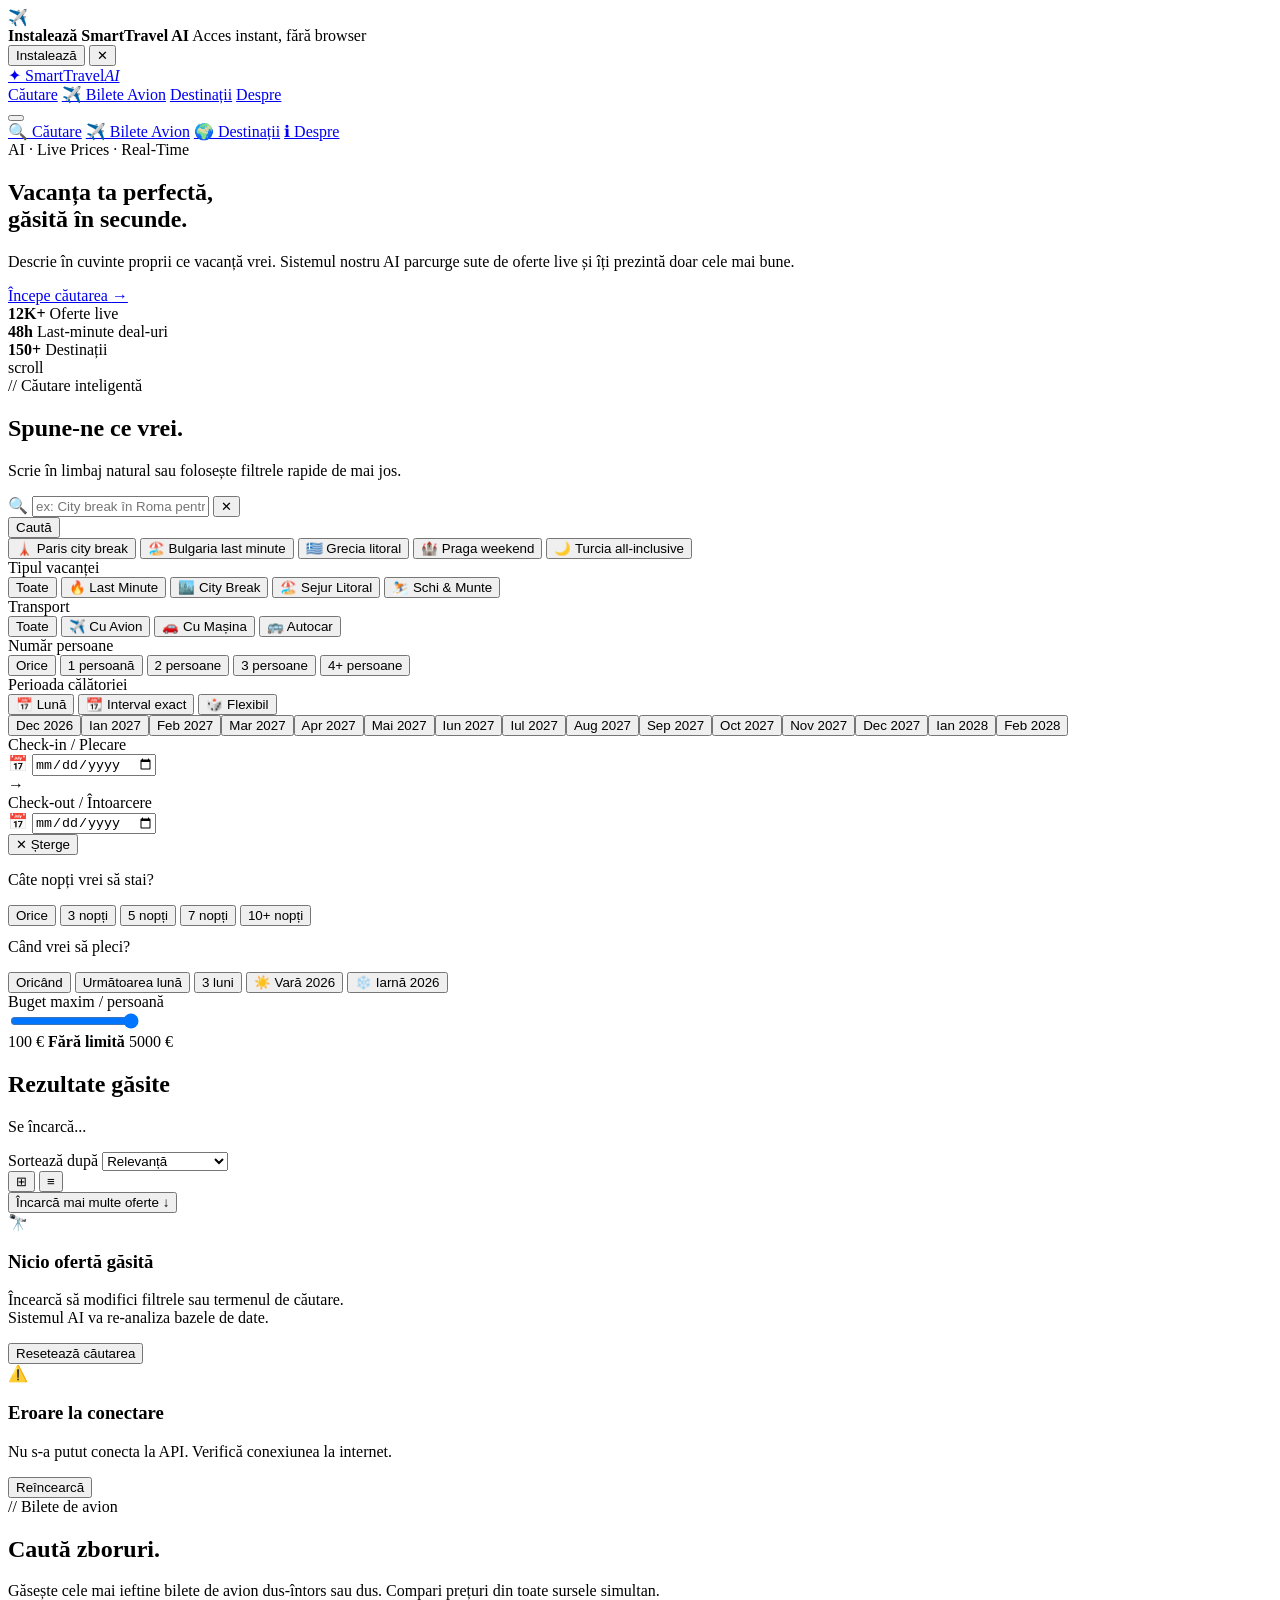
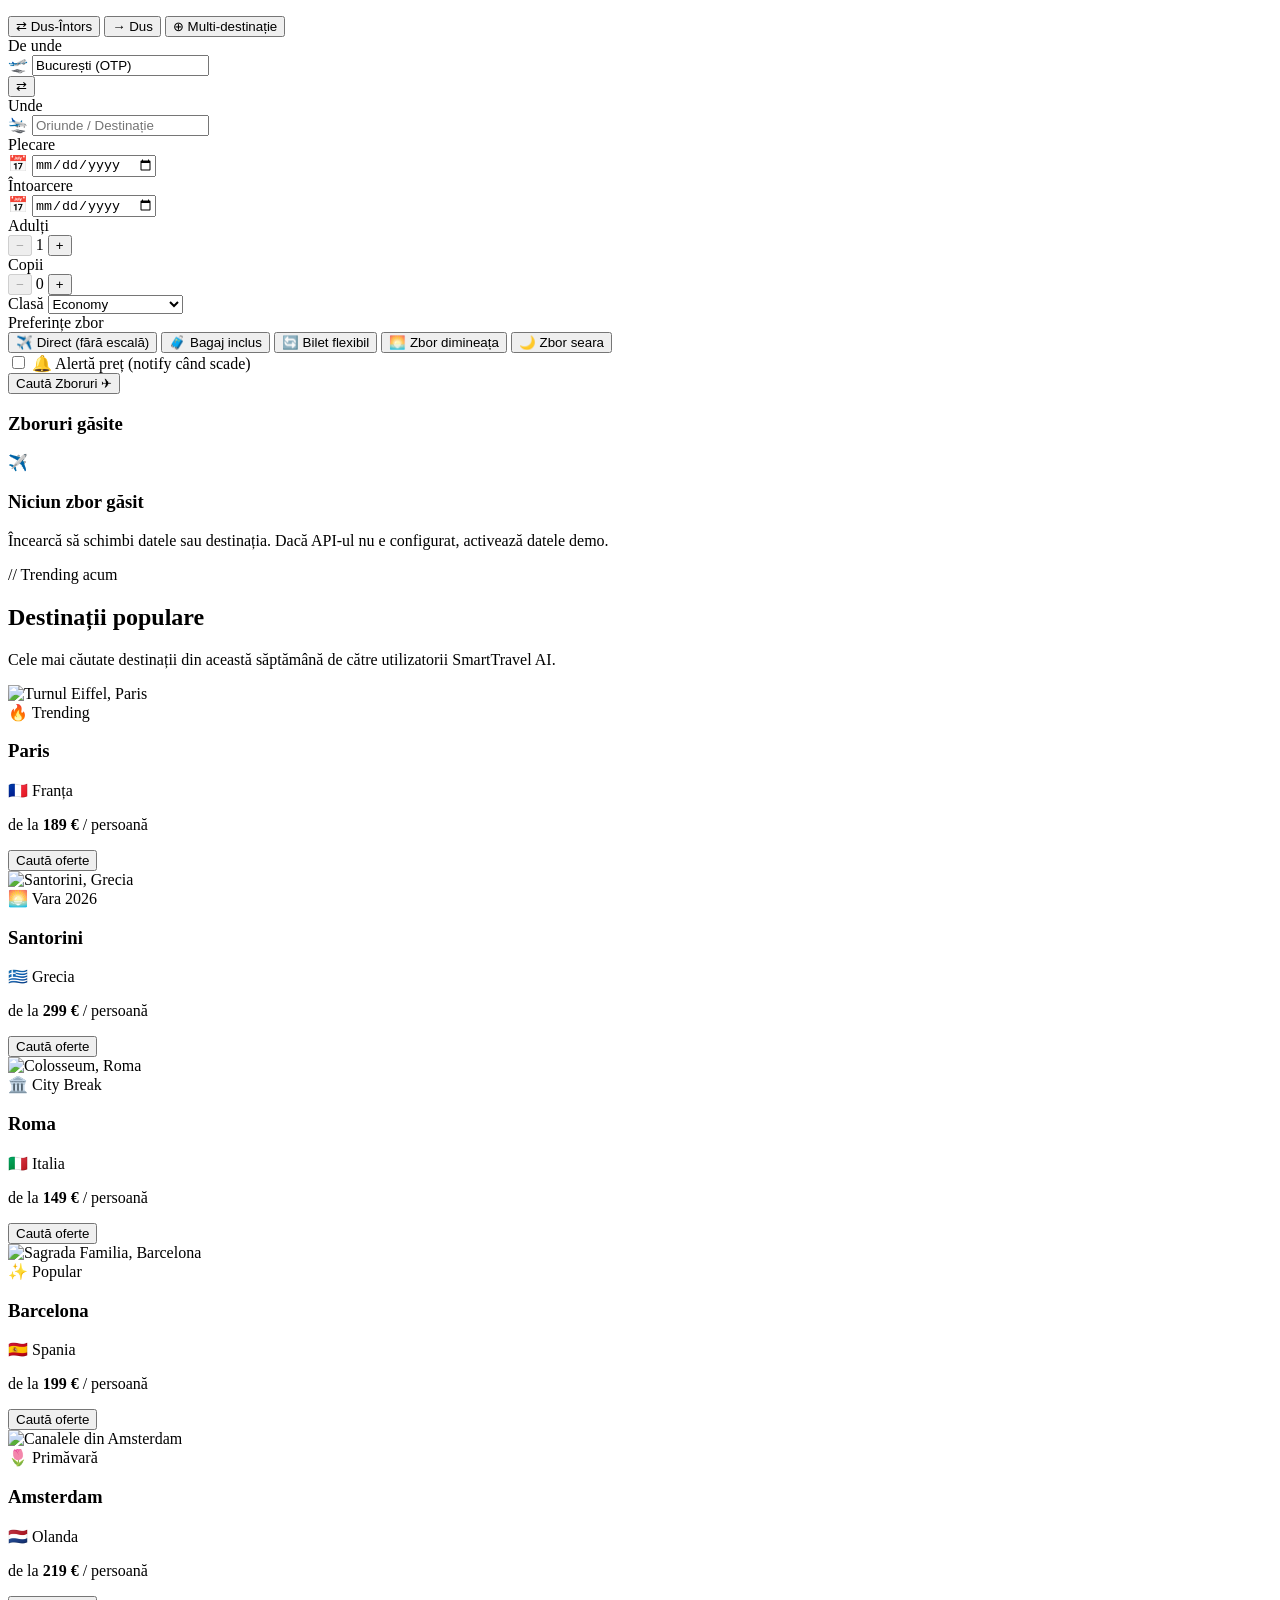
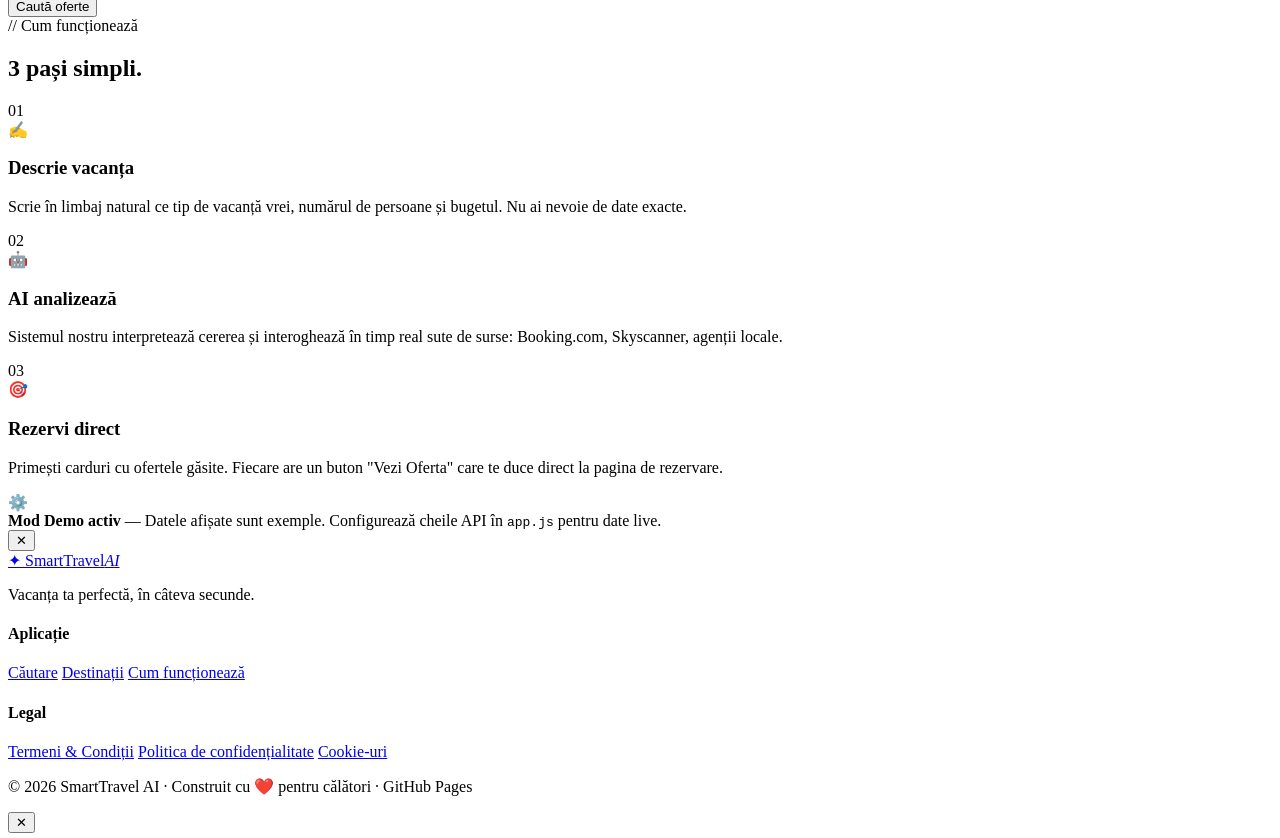
==== commit 9f433dd1: "Rename index-37.html to index.html" ====
--- a/index.html
+++ b/index.html
@@ -51,6 +51,7 @@
       </a>
       <nav class="site-nav" aria-label="Navigare principală">
         <a href="#search-section" class="site-nav__link">Căutare</a>
+        <a href="#flights-section" class="site-nav__link">✈️ Bilete Avion</a>
         <a href="#destinations-section" class="site-nav__link">Destinații</a>
         <a href="#about-section" class="site-nav__link">Despre</a>
       </nav>
@@ -59,7 +60,8 @@
       </button>
     </div>
     <nav class="mobile-nav hidden" id="mobile-nav" aria-label="Navigare mobilă">
-      <a href="#search-section" class="mobile-nav__link">✈ Căutare</a>
+      <a href="#search-section" class="mobile-nav__link">🔍 Căutare</a>
+      <a href="#flights-section" class="mobile-nav__link">✈️ Bilete Avion</a>
       <a href="#destinations-section" class="mobile-nav__link">🌍 Destinații</a>
       <a href="#about-section" class="mobile-nav__link">ℹ Despre</a>
     </nav>
@@ -185,6 +187,90 @@
           </div>
         </div>
 
+        <!-- DATE PICKER -->
+        <div class="filter-group">
+          <label class="filter-label" id="date-label">Perioada călătoriei</label>
+
+          <!-- Mod selector: lună întreagă vs interval exact -->
+          <div class="date-mode-tabs" role="tablist" aria-label="Mod selectare perioadă">
+            <button class="date-mode-tab date-mode-tab--active" id="tab-month" role="tab" aria-selected="true" aria-controls="panel-month" data-mode="month">
+              📅 Lună
+            </button>
+            <button class="date-mode-tab" id="tab-range" role="tab" aria-selected="false" aria-controls="panel-range" data-mode="range">
+              📆 Interval exact
+            </button>
+            <button class="date-mode-tab" id="tab-flexible" role="tab" aria-selected="false" aria-controls="panel-flexible" data-mode="flexible">
+              🎲 Flexibil
+            </button>
+          </div>
+
+          <!-- Panel: Selectare lună -->
+          <div class="date-panel" id="panel-month" role="tabpanel" aria-labelledby="tab-month">
+            <div class="month-picker" id="month-picker" role="group" aria-label="Selectează luna">
+              <!-- Generat de JS -->
+            </div>
+          </div>
+
+          <!-- Panel: Interval exact -->
+          <div class="date-panel hidden" id="panel-range" role="tabpanel" aria-labelledby="tab-range">
+            <div class="date-range-inputs">
+              <div class="date-input-group">
+                <label for="date-from" class="date-input-label">Check-in / Plecare</label>
+                <div class="date-input-wrap">
+                  <span class="date-input-icon" aria-hidden="true">📅</span>
+                  <input
+                    type="date"
+                    id="date-from"
+                    class="date-input"
+                    aria-label="Data de plecare"
+                    min=""
+                  />
+                </div>
+              </div>
+              <div class="date-range-arrow" aria-hidden="true">→</div>
+              <div class="date-input-group">
+                <label for="date-to" class="date-input-label">Check-out / Întoarcere</label>
+                <div class="date-input-wrap">
+                  <span class="date-input-icon" aria-hidden="true">📅</span>
+                  <input
+                    type="date"
+                    id="date-to"
+                    class="date-input"
+                    aria-label="Data de întoarcere"
+                    min=""
+                  />
+                </div>
+              </div>
+            </div>
+            <div class="date-range-summary hidden" id="date-range-summary">
+              <span class="date-summary-text" id="date-summary-text"></span>
+              <button class="date-clear-btn" id="date-clear-btn" aria-label="Șterge intervalul">✕ Șterge</button>
+            </div>
+          </div>
+
+          <!-- Panel: Flexibil -->
+          <div class="date-panel hidden" id="panel-flexible" role="tabpanel" aria-labelledby="tab-flexible">
+            <div class="flexible-options">
+              <p class="flexible-desc">Câte nopți vrei să stai?</p>
+              <div class="filter-chips" role="radiogroup" aria-label="Număr nopți">
+                <button class="filter-chip filter-chip--active" data-flex="nights" data-value="0" role="radio" aria-checked="true">Orice</button>
+                <button class="filter-chip" data-flex="nights" data-value="3" role="radio" aria-checked="false">3 nopți</button>
+                <button class="filter-chip" data-flex="nights" data-value="5" role="radio" aria-checked="false">5 nopți</button>
+                <button class="filter-chip" data-flex="nights" data-value="7" role="radio" aria-checked="false">7 nopți</button>
+                <button class="filter-chip" data-flex="nights" data-value="10" role="radio" aria-checked="false">10+ nopți</button>
+              </div>
+              <p class="flexible-desc" style="margin-top: 12px;">Când vrei să pleci?</p>
+              <div class="filter-chips" role="radiogroup" aria-label="Perioadă flexibilă">
+                <button class="filter-chip filter-chip--active" data-flex="period" data-value="any" role="radio" aria-checked="true">Oricând</button>
+                <button class="filter-chip" data-flex="period" data-value="1m" role="radio" aria-checked="false">Următoarea lună</button>
+                <button class="filter-chip" data-flex="period" data-value="3m" role="radio" aria-checked="false">3 luni</button>
+                <button class="filter-chip" data-flex="period" data-value="summer" role="radio" aria-checked="false">☀️ Vară 2026</button>
+                <button class="filter-chip" data-flex="period" data-value="winter" role="radio" aria-checked="false">❄️ Iarnă 2026</button>
+              </div>
+            </div>
+          </div>
+        </div>
+
         <div class="filter-group">
           <label class="filter-label" id="budget-label">Buget maxim / persoană</label>
           <div class="budget-slider-wrap">
@@ -272,6 +358,205 @@
     </div>
   </div>
 
+  <!-- ========== FLIGHTS SECTION ========== -->
+  <section id="flights-section" class="flights-section" aria-labelledby="flights-title">
+    <div class="container">
+      <div class="section-label" aria-hidden="true">// Bilete de avion</div>
+      <h2 id="flights-title" class="section-title">Caută zboruri.</h2>
+      <p class="section-subtitle">Găsește cele mai ieftine bilete de avion dus-întors sau dus. Compari prețuri din toate sursele simultan.</p>
+
+      <div class="flights-card">
+
+        <!-- Tabs: Dus-întors / Dus / Multi-city -->
+        <div class="flights-trip-tabs" role="tablist" aria-label="Tipul călătoriei">
+          <button class="trip-tab trip-tab--active" data-trip="roundtrip" role="tab" aria-selected="true">⇄ Dus-Întors</button>
+          <button class="trip-tab" data-trip="oneway" role="tab" aria-selected="false">→ Dus</button>
+          <button class="trip-tab" data-trip="multicity" role="tab" aria-selected="false">⊕ Multi-destinație</button>
+        </div>
+
+        <!-- Ruta principală -->
+        <div class="flights-route" id="flights-route">
+          <div class="route-field">
+            <label for="flight-from" class="route-label">De unde</label>
+            <div class="route-input-wrap">
+              <span class="route-icon" aria-hidden="true">🛫</span>
+              <input
+                type="text"
+                id="flight-from"
+                class="route-input"
+                placeholder="București (OTP)"
+                autocomplete="off"
+                aria-label="Aeroportul de plecare"
+                list="airports-from"
+                value="București (OTP)"
+              />
+              <datalist id="airports-from">
+                <option value="București (OTP)">
+                <option value="Cluj-Napoca (CLJ)">
+                <option value="Timișoara (TSR)">
+                <option value="Iași (IAS)">
+                <option value="Sibiu (SBZ)">
+                <option value="Constanța (CND)">
+              </datalist>
+            </div>
+          </div>
+
+          <button class="route-swap-btn" id="route-swap" aria-label="Inversează ruta" title="Inversează ruta">
+            <span aria-hidden="true">⇄</span>
+          </button>
+
+          <div class="route-field">
+            <label for="flight-to" class="route-label">Unde</label>
+            <div class="route-input-wrap">
+              <span class="route-icon" aria-hidden="true">🛬</span>
+              <input
+                type="text"
+                id="flight-to"
+                class="route-input"
+                placeholder="Oriunde / Destinație"
+                autocomplete="off"
+                aria-label="Aeroportul de destinație"
+                list="airports-to"
+              />
+              <datalist id="airports-to">
+                <option value="Oriunde">
+                <option value="Londra (LHR)">
+                <option value="Paris (CDG)">
+                <option value="Roma (FCO)">
+                <option value="Barcelona (BCN)">
+                <option value="Amsterdam (AMS)">
+                <option value="Madrid (MAD)">
+                <option value="Berlin (BER)">
+                <option value="Viena (VIE)">
+                <option value="Praga (PRG)">
+                <option value="Istanbul (IST)">
+                <option value="Dubai (DXB)">
+                <option value="Atena (ATH)">
+                <option value="Lisabona (LIS)">
+                <option value="Varșovia (WAW)">
+                <option value="Milano (MXP)">
+                <option value="Munchen (MUC)">
+                <option value="Antalya (AYT)">
+                <option value="Santorini (JTR)">
+                <option value="Mykonos (JMK)">
+                <option value="Heraklion Creta (HER)">
+                <option value="Corfu (CFU)">
+                <option value="Zakynthos (ZTH)">
+                <option value="Tel Aviv (TLV)">
+                <option value="New York (JFK)">
+                <option value="Marrakech (RAK)">
+              </datalist>
+            </div>
+          </div>
+        </div>
+
+        <!-- Date zboruri + Pasageri -->
+        <div class="flights-details">
+          <div class="flights-dates" id="flights-dates">
+            <div class="flight-date-group">
+              <label for="flight-depart" class="route-label">Plecare</label>
+              <div class="route-input-wrap">
+                <span class="route-icon" aria-hidden="true">📅</span>
+                <input type="date" id="flight-depart" class="route-input" aria-label="Data plecării" />
+              </div>
+            </div>
+            <div class="flight-date-group" id="flight-return-group">
+              <label for="flight-return" class="route-label">Întoarcere</label>
+              <div class="route-input-wrap">
+                <span class="route-icon" aria-hidden="true">📅</span>
+                <input type="date" id="flight-return" class="route-input" aria-label="Data întoarcerii" />
+              </div>
+            </div>
+          </div>
+
+          <div class="flights-pax">
+            <div class="pax-group">
+              <label class="route-label">Adulți</label>
+              <div class="pax-counter">
+                <button class="pax-btn" id="pax-adult-minus" aria-label="Scade adulți">−</button>
+                <span class="pax-value" id="pax-adult-val">1</span>
+                <button class="pax-btn" id="pax-adult-plus" aria-label="Adaugă adulți">+</button>
+              </div>
+            </div>
+            <div class="pax-group">
+              <label class="route-label">Copii</label>
+              <div class="pax-counter">
+                <button class="pax-btn" id="pax-child-minus" aria-label="Scade copii">−</button>
+                <span class="pax-value" id="pax-child-val">0</span>
+                <button class="pax-btn" id="pax-child-plus" aria-label="Adaugă copii">+</button>
+              </div>
+            </div>
+            <div class="pax-group">
+              <label class="route-label">Clasă</label>
+              <select id="flight-class" class="sort-select" aria-label="Clasa zborului">
+                <option value="economy">Economy</option>
+                <option value="premium">Premium Economy</option>
+                <option value="business">Business</option>
+                <option value="first">First Class</option>
+              </select>
+            </div>
+          </div>
+        </div>
+
+        <!-- Filtre rapide zbor -->
+        <div class="flights-quick-filters">
+          <label class="filter-label">Preferințe zbor</label>
+          <div class="filter-chips">
+            <button class="filter-chip" data-flight-filter="direct" aria-pressed="false">✈️ Direct (fără escală)</button>
+            <button class="filter-chip" data-flight-filter="baggage" aria-pressed="false">🧳 Bagaj inclus</button>
+            <button class="filter-chip" data-flight-filter="flexible" aria-pressed="false">🔄 Bilet flexibil</button>
+            <button class="filter-chip" data-flight-filter="morning" aria-pressed="false">🌅 Zbor dimineața</button>
+            <button class="filter-chip" data-flight-filter="evening" aria-pressed="false">🌙 Zbor seara</button>
+          </div>
+        </div>
+
+        <!-- Buton căutare zboruri -->
+        <div class="flights-search-row">
+          <div class="flights-price-alert">
+            <label class="price-alert-toggle">
+              <input type="checkbox" id="price-alert-toggle" />
+              <span class="toggle-slider"></span>
+              <span class="toggle-label">🔔 Alertă preț (notify când scade)</span>
+            </label>
+          </div>
+          <button class="btn btn--hero flights-search-btn" id="flights-search-btn">
+            <span class="btn__text">Caută Zboruri</span>
+            <span class="btn__spinner hidden" aria-hidden="true"></span>
+            <span class="btn__arrow">✈</span>
+          </button>
+        </div>
+      </div>
+
+      <!-- Flights Results -->
+      <div id="flights-results" class="flights-results hidden" aria-live="polite">
+        <div class="flights-results-header">
+          <h3 class="flights-results-title" id="flights-results-title">Zboruri găsite</h3>
+          <p class="results-meta" id="flights-results-meta"></p>
+        </div>
+        <div id="flights-results-list" class="flights-results-list" role="list">
+          <!-- Injectat de JS -->
+        </div>
+      </div>
+
+      <!-- Flights skeleton -->
+      <div id="flights-skeleton" class="flights-skeleton hidden" aria-hidden="true">
+        <div class="flight-sk-card"><div class="sk sk--line sk--short"></div><div class="sk sk--line"></div><div class="sk sk--line sk--med"></div></div>
+        <div class="flight-sk-card"><div class="sk sk--line sk--short"></div><div class="sk sk--line"></div><div class="sk sk--line sk--med"></div></div>
+        <div class="flight-sk-card"><div class="sk sk--line sk--short"></div><div class="sk sk--line"></div><div class="sk sk--line sk--med"></div></div>
+      </div>
+
+      <!-- Flights empty -->
+      <div id="flights-empty" class="empty-state hidden" role="status">
+        <div class="empty-state__inner">
+          <div class="empty-state__icon">✈️</div>
+          <h3>Niciun zbor găsit</h3>
+          <p>Încearcă să schimbi datele sau destinația. Dacă API-ul nu e configurat, activează datele demo.</p>
+        </div>
+      </div>
+
+    </div>
+  </section>
+
   <!-- ========== TRENDING DESTINATIONS ========== -->
   <section id="destinations-section" class="destinations-section" aria-labelledby="destinations-title">
     <div class="container">
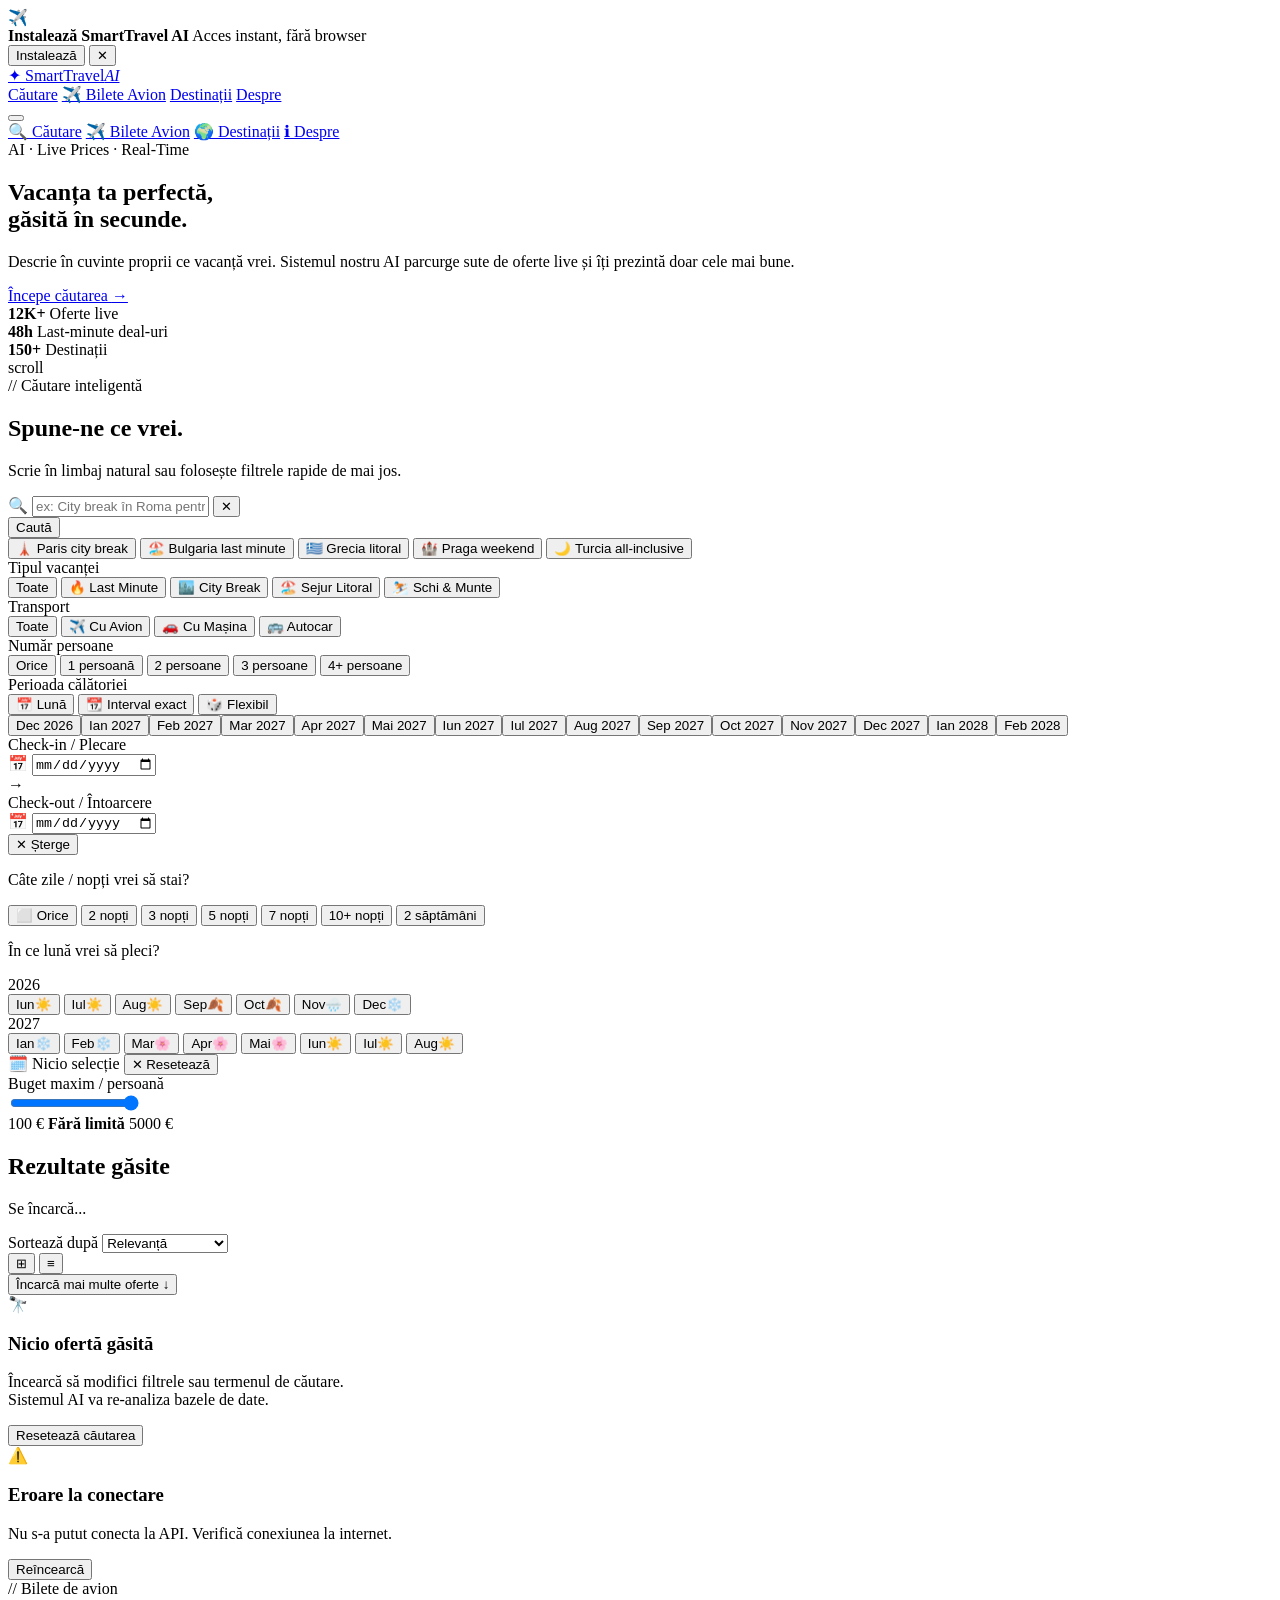
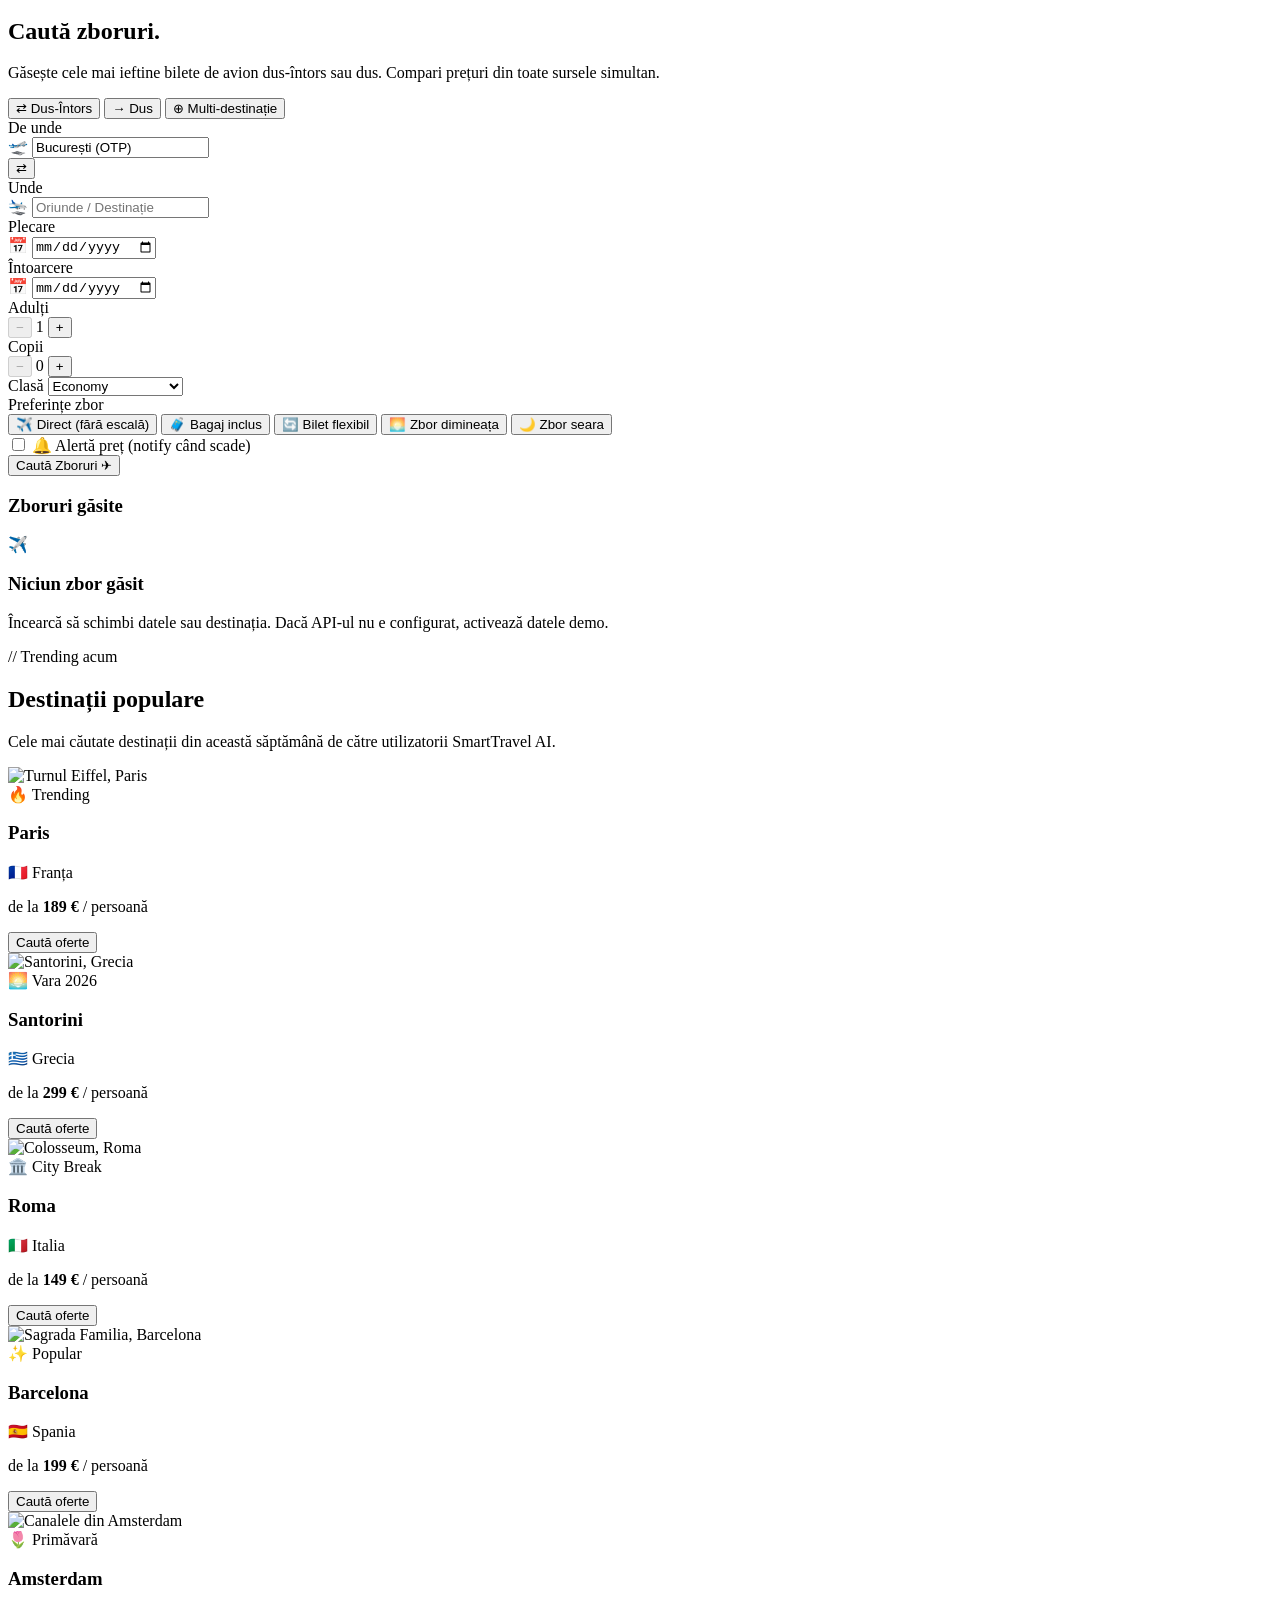
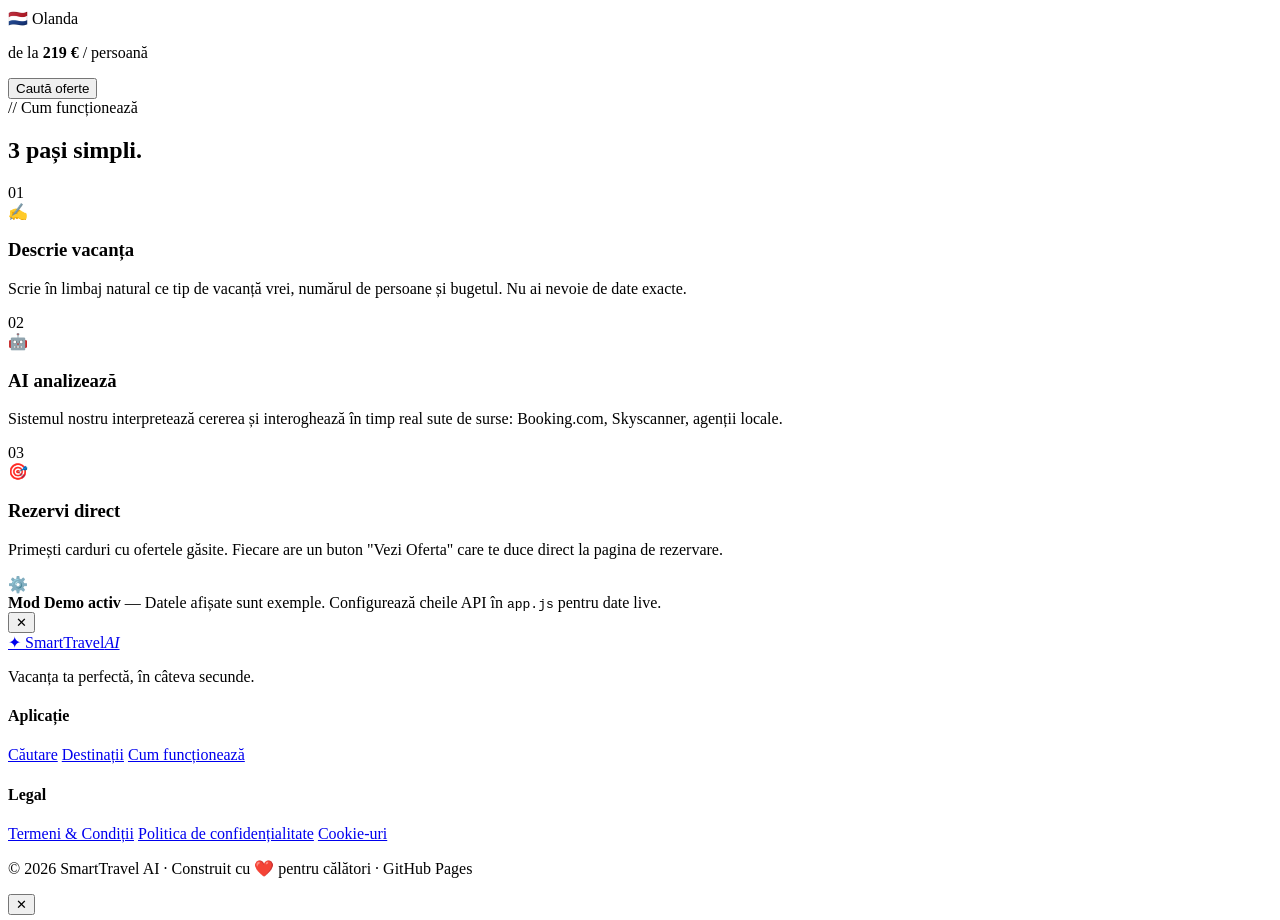
==== commit caf59e06: "Rename index-40.html to index.html" ====
--- a/index.html
+++ b/index.html
@@ -251,22 +251,80 @@
           <!-- Panel: Flexibil -->
           <div class="date-panel hidden" id="panel-flexible" role="tabpanel" aria-labelledby="tab-flexible">
             <div class="flexible-options">
-              <p class="flexible-desc">Câte nopți vrei să stai?</p>
-              <div class="filter-chips" role="radiogroup" aria-label="Număr nopți">
-                <button class="filter-chip filter-chip--active" data-flex="nights" data-value="0" role="radio" aria-checked="true">Orice</button>
+
+              <!-- Durata sejurului -->
+              <p class="flexible-desc">Câte zile / nopți vrei să stai?</p>
+              <div class="filter-chips duration-chips" role="radiogroup" aria-label="Durata sejurului">
+                <button class="filter-chip filter-chip--active" data-flex="nights" data-value="0" role="radio" aria-checked="true">⬜ Orice</button>
+                <button class="filter-chip" data-flex="nights" data-value="2" role="radio" aria-checked="false">2 nopți</button>
                 <button class="filter-chip" data-flex="nights" data-value="3" role="radio" aria-checked="false">3 nopți</button>
                 <button class="filter-chip" data-flex="nights" data-value="5" role="radio" aria-checked="false">5 nopți</button>
                 <button class="filter-chip" data-flex="nights" data-value="7" role="radio" aria-checked="false">7 nopți</button>
                 <button class="filter-chip" data-flex="nights" data-value="10" role="radio" aria-checked="false">10+ nopți</button>
+                <button class="filter-chip" data-flex="nights" data-value="14" role="radio" aria-checked="false">2 săptămâni</button>
               </div>
-              <p class="flexible-desc" style="margin-top: 12px;">Când vrei să pleci?</p>
-              <div class="filter-chips" role="radiogroup" aria-label="Perioadă flexibilă">
-                <button class="filter-chip filter-chip--active" data-flex="period" data-value="any" role="radio" aria-checked="true">Oricând</button>
-                <button class="filter-chip" data-flex="period" data-value="1m" role="radio" aria-checked="false">Următoarea lună</button>
-                <button class="filter-chip" data-flex="period" data-value="3m" role="radio" aria-checked="false">3 luni</button>
-                <button class="filter-chip" data-flex="period" data-value="summer" role="radio" aria-checked="false">☀️ Vară 2026</button>
-                <button class="filter-chip" data-flex="period" data-value="winter" role="radio" aria-checked="false">❄️ Iarnă 2026</button>
+
+              <!-- Selector luni -->
+              <p class="flexible-desc" style="margin-top:16px;">În ce lună vrei să pleci?</p>
+              <div class="month-flex-grid" id="month-flex-grid" role="radiogroup" aria-label="Selectează luna de plecare">
+                <!-- 2026 -->
+                <div class="month-flex-year">2026</div>
+                <button class="month-flex-btn" data-flex="month" data-value="2026-06" role="radio" aria-checked="false">
+                  <span class="mfb-name">Iun</span><span class="mfb-season">☀️</span>
+                </button>
+                <button class="month-flex-btn" data-flex="month" data-value="2026-07" role="radio" aria-checked="false">
+                  <span class="mfb-name">Iul</span><span class="mfb-season">☀️</span>
+                </button>
+                <button class="month-flex-btn" data-flex="month" data-value="2026-08" role="radio" aria-checked="false">
+                  <span class="mfb-name">Aug</span><span class="mfb-season">☀️</span>
+                </button>
+                <button class="month-flex-btn" data-flex="month" data-value="2026-09" role="radio" aria-checked="false">
+                  <span class="mfb-name">Sep</span><span class="mfb-season">🍂</span>
+                </button>
+                <button class="month-flex-btn" data-flex="month" data-value="2026-10" role="radio" aria-checked="false">
+                  <span class="mfb-name">Oct</span><span class="mfb-season">🍂</span>
+                </button>
+                <button class="month-flex-btn" data-flex="month" data-value="2026-11" role="radio" aria-checked="false">
+                  <span class="mfb-name">Nov</span><span class="mfb-season">🌧️</span>
+                </button>
+                <button class="month-flex-btn" data-flex="month" data-value="2026-12" role="radio" aria-checked="false">
+                  <span class="mfb-name">Dec</span><span class="mfb-season">❄️</span>
+                </button>
+                <!-- 2027 -->
+                <div class="month-flex-year">2027</div>
+                <button class="month-flex-btn" data-flex="month" data-value="2027-01" role="radio" aria-checked="false">
+                  <span class="mfb-name">Ian</span><span class="mfb-season">❄️</span>
+                </button>
+                <button class="month-flex-btn" data-flex="month" data-value="2027-02" role="radio" aria-checked="false">
+                  <span class="mfb-name">Feb</span><span class="mfb-season">❄️</span>
+                </button>
+                <button class="month-flex-btn" data-flex="month" data-value="2027-03" role="radio" aria-checked="false">
+                  <span class="mfb-name">Mar</span><span class="mfb-season">🌸</span>
+                </button>
+                <button class="month-flex-btn" data-flex="month" data-value="2027-04" role="radio" aria-checked="false">
+                  <span class="mfb-name">Apr</span><span class="mfb-season">🌸</span>
+                </button>
+                <button class="month-flex-btn" data-flex="month" data-value="2027-05" role="radio" aria-checked="false">
+                  <span class="mfb-name">Mai</span><span class="mfb-season">🌸</span>
+                </button>
+                <button class="month-flex-btn" data-flex="month" data-value="2027-06" role="radio" aria-checked="false">
+                  <span class="mfb-name">Iun</span><span class="mfb-season">☀️</span>
+                </button>
+                <button class="month-flex-btn" data-flex="month" data-value="2027-07" role="radio" aria-checked="false">
+                  <span class="mfb-name">Iul</span><span class="mfb-season">☀️</span>
+                </button>
+                <button class="month-flex-btn" data-flex="month" data-value="2027-08" role="radio" aria-checked="false">
+                  <span class="mfb-name">Aug</span><span class="mfb-season">☀️</span>
+                </button>
               </div>
+
+              <!-- Selecție activă rezumat -->
+              <div class="flex-selection-summary hidden" id="flex-selection-summary">
+                <span class="flex-summary-icon">🗓️</span>
+                <span id="flex-summary-text">Nicio selecție</span>
+                <button class="date-clear-btn" id="flex-clear-btn">✕ Resetează</button>
+              </div>
+
             </div>
           </div>
         </div>
@@ -725,6 +783,122 @@
   <!-- ========== TOAST NOTIFICATION ========== -->
   <div class="toast" id="toast" role="status" aria-live="polite" aria-atomic="true"></div>
 
+  <!-- ===== FLEX DATE PICKER LOGIC ===== -->
+  <script>
+  (function() {
+    /* ── State ── */
+    const flexState = {
+      nights: 0,       // 0 = orice
+      month: null,     // "2026-07" etc.
+    };
+
+    const MONTH_NAMES = {
+      '01':'Ianuarie','02':'Februarie','03':'Martie','04':'Aprilie',
+      '05':'Mai','06':'Iunie','07':'Iulie','08':'August',
+      '09':'Septembrie','10':'Octombrie','11':'Noiembrie','12':'Decembrie'
+    };
+
+    /* ── Duration chips ── */
+    document.querySelectorAll('[data-flex="nights"]').forEach(btn => {
+      btn.addEventListener('click', () => {
+        document.querySelectorAll('[data-flex="nights"]').forEach(b => {
+          b.classList.remove('filter-chip--active');
+          b.setAttribute('aria-checked', 'false');
+        });
+        btn.classList.add('filter-chip--active');
+        btn.setAttribute('aria-checked', 'true');
+        flexState.nights = parseInt(btn.dataset.value, 10);
+        updateSummary();
+        applyFlexToAppState();
+      });
+    });
+
+    /* ── Month buttons ── */
+    document.querySelectorAll('[data-flex="month"]').forEach(btn => {
+      btn.addEventListener('click', () => {
+        const wasActive = btn.classList.contains('active');
+        // deselect all
+        document.querySelectorAll('[data-flex="month"]').forEach(b => {
+          b.classList.remove('active');
+          b.setAttribute('aria-checked', 'false');
+        });
+        if (!wasActive) {
+          btn.classList.add('active');
+          btn.setAttribute('aria-checked', 'true');
+          flexState.month = btn.dataset.value;
+        } else {
+          flexState.month = null;
+        }
+        updateSummary();
+        applyFlexToAppState();
+      });
+    });
+
+    /* ── Reset button ── */
+    document.getElementById('flex-clear-btn')?.addEventListener('click', () => {
+      flexState.nights = 0;
+      flexState.month = null;
+      document.querySelectorAll('[data-flex="nights"]').forEach(b => {
+        b.classList.remove('filter-chip--active');
+        b.setAttribute('aria-checked', 'false');
+      });
+      const anyNights = document.querySelector('[data-flex="nights"][data-value="0"]');
+      if (anyNights) { anyNights.classList.add('filter-chip--active'); anyNights.setAttribute('aria-checked','true'); }
+      document.querySelectorAll('[data-flex="month"]').forEach(b => {
+        b.classList.remove('active');
+        b.setAttribute('aria-checked', 'false');
+      });
+      updateSummary();
+      applyFlexToAppState();
+    });
+
+    /* ── Build summary text ── */
+    function updateSummary() {
+      const summary = document.getElementById('flex-selection-summary');
+      const text = document.getElementById('flex-summary-text');
+      if (!summary || !text) return;
+
+      const parts = [];
+      if (flexState.nights > 0) {
+        parts.push(flexState.nights >= 10
+          ? `${flexState.nights}+ nopți`
+          : `${flexState.nights} nopți`);
+      }
+      if (flexState.month) {
+        const [yr, mo] = flexState.month.split('-');
+        parts.push(`${MONTH_NAMES[mo]} ${yr}`);
+      }
+
+      if (parts.length > 0) {
+        text.textContent = parts.join(' · ');
+        summary.classList.remove('hidden');
+      } else {
+        summary.classList.add('hidden');
+      }
+    }
+
+    /* ── Push into AppState filters (dacă există) ── */
+    function applyFlexToAppState() {
+      if (typeof AppState === 'undefined') return;
+
+      // Nopți
+      AppState.filters.nights = flexState.nights;
+
+      // Lună → calculăm checkIn/checkOut window
+      if (flexState.month) {
+        const [yr, mo] = flexState.month.split('-');
+        const firstDay = new Date(parseInt(yr), parseInt(mo) - 1, 1);
+        const lastDay  = new Date(parseInt(yr), parseInt(mo), 0);
+        AppState.filters.monthFrom = firstDay.toISOString().split('T')[0];
+        AppState.filters.monthTo   = lastDay.toISOString().split('T')[0];
+      } else {
+        AppState.filters.monthFrom = null;
+        AppState.filters.monthTo   = null;
+      }
+    }
+  })();
+  </script>
+
   <script src="app.js"></script>
 </body>
 </html>
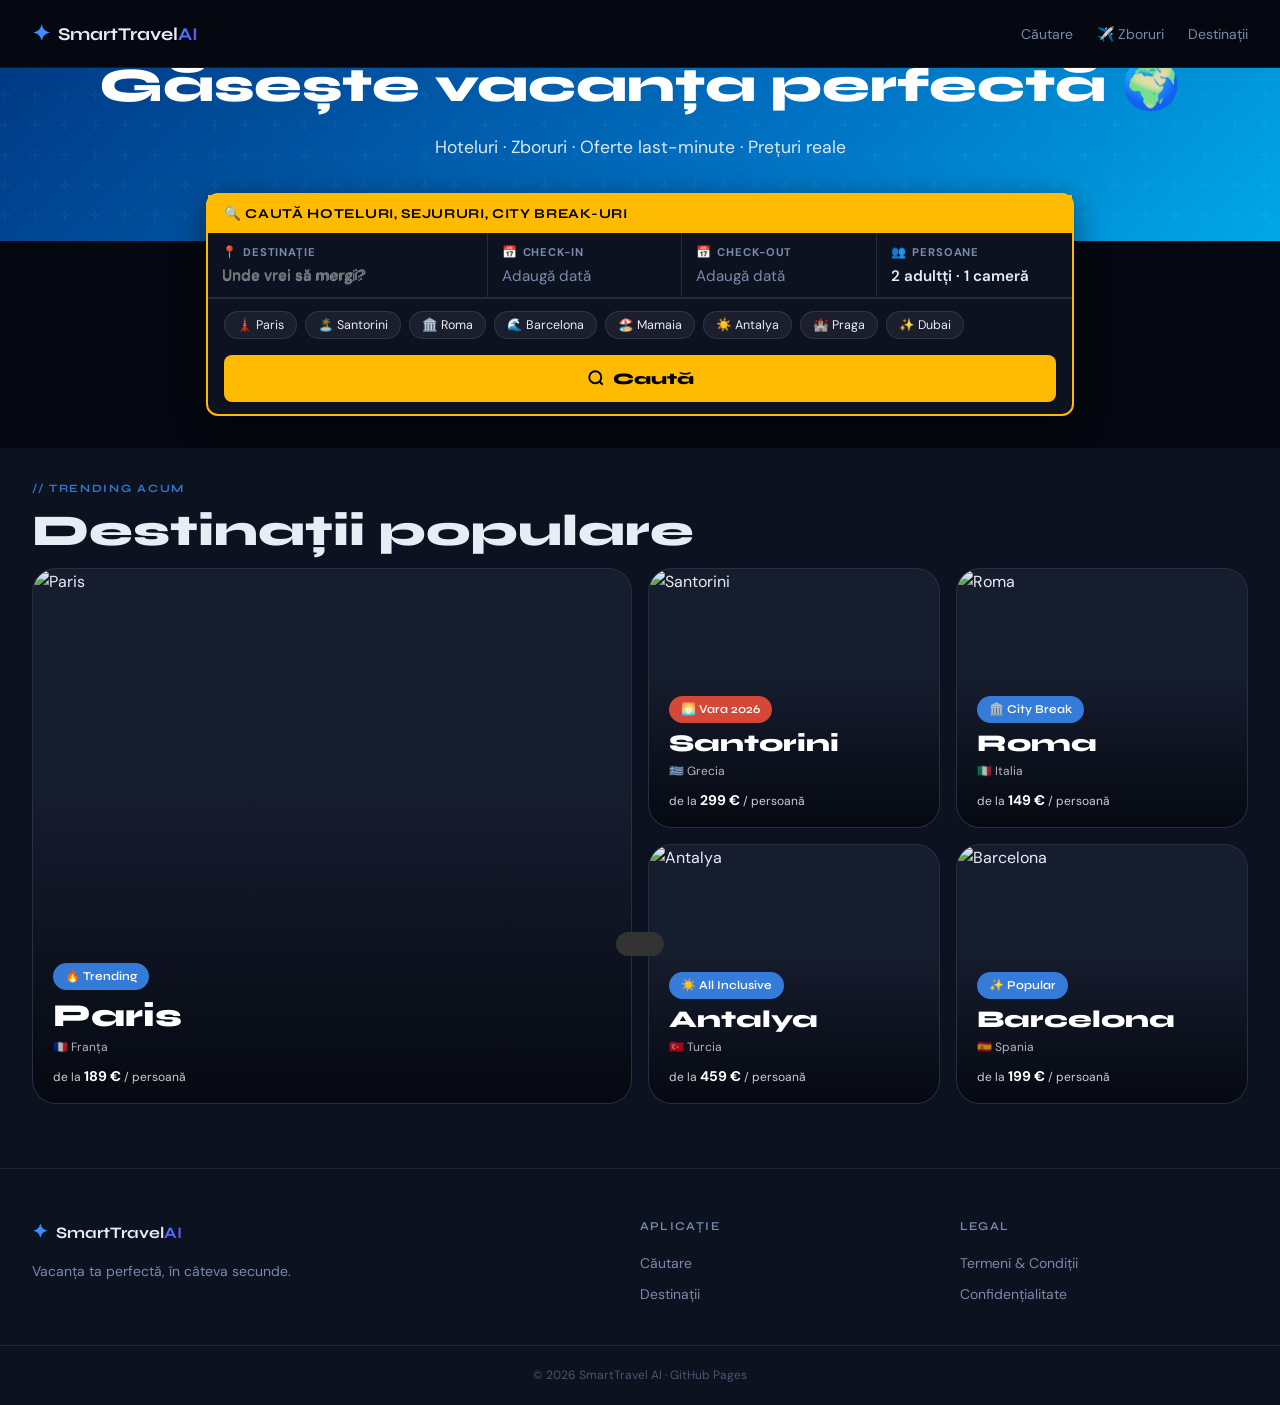
==== commit 19dd975c: "Rename index-51.html to index.html" ====
--- a/index.html
+++ b/index.html
@@ -3,902 +3,958 @@
 <head>
   <meta charset="UTF-8" />
   <meta name="viewport" content="width=device-width, initial-scale=1.0, viewport-fit=cover" />
-  <meta name="theme-color" content="#0a0f1e" />
-  <meta name="description" content="SmartTravel AI – Găsește vacanța perfectă cu ajutorul inteligenței artificiale. Oferte last-minute, city break-uri, zboruri și hoteluri în timp real." />
+  <meta name="theme-color" content="#003580" />
+  <meta name="description" content="SmartTravel AI – Găsește vacanța perfectă. Hoteluri, zboruri, oferte last-minute." />
   <meta name="apple-mobile-web-app-capable" content="yes" />
   <meta name="apple-mobile-web-app-status-bar-style" content="black-translucent" />
   <meta name="apple-mobile-web-app-title" content="SmartTravel AI" />
-  <meta name="mobile-web-app-capable" content="yes" />
-
-  <!-- Open Graph -->
-  <meta property="og:title" content="SmartTravel AI" />
-  <meta property="og:description" content="Agregator inteligent de vacanțe și oferte travel în timp real." />
-  <meta property="og:type" content="website" />
-
-  <title>SmartTravel AI – Vacanța ta perfectă</title>
-
+  <title>SmartTravel AI – Caută ca pe Booking</title>
   <link rel="manifest" href="manifest.json" />
   <link rel="apple-touch-icon" href="icons/icon-192.png" />
   <link rel="icon" type="image/png" sizes="32x32" href="icons/icon-32.png" />
   <link rel="stylesheet" href="style.css" />
-
-  <!-- Google Fonts -->
   <link rel="preconnect" href="https://fonts.googleapis.com" />
   <link rel="preconnect" href="https://fonts.gstatic.com" crossorigin />
   <link href="https://fonts.googleapis.com/css2?family=Syne:wght@400;600;700;800&family=DM+Sans:ital,opsz,wght@0,9..40,300;0,9..40,400;0,9..40,500;1,9..40,300&display=swap" rel="stylesheet" />
+  <style>
+  /* ===== BOOKING-STYLE SEARCH ENGINE ===== */
+  :root {
+    --bk-blue: #003580;
+    --bk-blue-light: #0071c2;
+    --bk-yellow: #febb02;
+    --bk-yellow-dark: #e5a800;
+    --bk-bg: #050810;
+    --bk-surface: #0d1220;
+    --bk-surface2: #131929;
+    --bk-border: rgba(255,255,255,0.1);
+    --bk-text: #e8ecf5;
+    --bk-muted: #7a8aaa;
+    --bk-radius: 8px;
+    --bk-shadow: 0 2px 16px rgba(0,0,0,0.4);
+  }
+
+  /* HERO */
+  .bk-hero {
+    background: linear-gradient(135deg, #003580 0%, #0071c2 60%, #00a8e8 100%);
+    padding: 48px 16px 80px;
+    text-align: center;
+    position: relative;
+    overflow: hidden;
+  }
+  .bk-hero::before {
+    content:'';
+    position:absolute;
+    inset:0;
+    background: url("data:image/svg+xml,%3Csvg width='60' height='60' viewBox='0 0 60 60' xmlns='http://www.w3.org/2000/svg'%3E%3Cg fill='none' fill-rule='evenodd'%3E%3Cg fill='%23ffffff' fill-opacity='0.03'%3E%3Cpath d='M36 34v-4h-2v4h-4v2h4v4h2v-4h4v-2h-4zm0-30V0h-2v4h-4v2h4v4h2V6h4V4h-4zM6 34v-4H4v4H0v2h4v4h2v-4h4v-2H6zM6 4V0H4v4H0v2h4v4h2V6h4V4H6z'/%3E%3C/g%3E%3C/g%3E%3C/svg%3E");
+  }
+  .bk-hero__title {
+    font-family: 'Syne', sans-serif;
+    font-size: clamp(1.8rem, 5vw, 3rem);
+    font-weight: 800;
+    color: #fff;
+    margin-bottom: 8px;
+    position: relative;
+  }
+  .bk-hero__sub {
+    font-size: clamp(0.9rem, 2vw, 1.1rem);
+    color: rgba(255,255,255,0.85);
+    margin-bottom: 0;
+    position: relative;
+  }
+
+  /* SEARCH WIDGET */
+  .bk-search-wrap {
+    position: relative;
+    margin-top: -48px;
+    z-index: 10;
+    padding: 0 16px 32px;
+    max-width: 900px;
+    margin-left: auto;
+    margin-right: auto;
+  }
+  .bk-search-widget {
+    background: var(--bk-surface);
+    border: 2px solid var(--bk-yellow);
+    border-radius: 12px;
+    overflow: visible;
+    box-shadow: 0 8px 32px rgba(0,0,0,0.5);
+  }
+  .bk-search-widget__title {
+    background: var(--bk-yellow);
+    color: #000;
+    font-family: 'Syne', sans-serif;
+    font-weight: 700;
+    font-size: 0.85rem;
+    padding: 8px 16px;
+    letter-spacing: 0.05em;
+    text-transform: uppercase;
+  }
+  .bk-search-fields {
+    display: flex;
+    flex-wrap: wrap;
+    gap: 0;
+    border-bottom: 1px solid var(--bk-border);
+  }
+  .bk-field {
+    flex: 1 1 180px;
+    border-right: 1px solid var(--bk-border);
+    position: relative;
+    min-height: 64px;
+    cursor: pointer;
+    transition: background 0.15s;
+  }
+  .bk-field:last-child { border-right: none; }
+  .bk-field:hover { background: rgba(255,255,255,0.04); }
+  .bk-field.active { background: rgba(0,113,194,0.12); outline: 2px solid var(--bk-blue-light); outline-offset: -2px; }
+  .bk-field__inner {
+    padding: 10px 14px 8px;
+    height: 100%;
+    display: flex;
+    flex-direction: column;
+    justify-content: center;
+  }
+  .bk-field__label {
+    font-size: 0.7rem;
+    font-weight: 700;
+    color: var(--bk-muted);
+    text-transform: uppercase;
+    letter-spacing: 0.08em;
+    margin-bottom: 2px;
+    display: flex;
+    align-items: center;
+    gap: 5px;
+  }
+  .bk-field__label-icon { font-size: 12px; }
+  .bk-field__value {
+    font-size: 0.95rem;
+    font-weight: 600;
+    color: var(--bk-text);
+    white-space: nowrap;
+    overflow: hidden;
+    text-overflow: ellipsis;
+  }
+  .bk-field__value.placeholder { color: var(--bk-muted); font-weight: 400; }
+  .bk-field__input {
+    position: absolute;
+    inset: 0;
+    opacity: 0;
+    width: 100%;
+    cursor: pointer;
+    z-index: 2;
+  }
+  .bk-field__input[type="text"] {
+    opacity: 1;
+    background: transparent;
+    border: none;
+    outline: none;
+    color: var(--bk-text);
+    font-size: 0.95rem;
+    font-weight: 600;
+    padding: 28px 14px 8px;
+    width: 100%;
+    font-family: inherit;
+  }
+
+  /* DESTINATION AUTOCOMPLETE */
+  .bk-dest-wrap { position: relative; flex: 2 1 250px; }
+  .bk-autocomplete {
+    position: absolute;
+    top: calc(100% + 4px);
+    left: -2px;
+    right: -2px;
+    background: var(--bk-surface2);
+    border: 1px solid var(--bk-border);
+    border-radius: var(--bk-radius);
+    box-shadow: var(--bk-shadow);
+    z-index: 100;
+    overflow: hidden;
+    display: none;
+  }
+  .bk-autocomplete.open { display: block; }
+  .bk-autocomplete__item {
+    padding: 12px 16px;
+    display: flex;
+    align-items: center;
+    gap: 10px;
+    cursor: pointer;
+    transition: background 0.1s;
+    font-size: 0.9rem;
+    color: var(--bk-text);
+  }
+  .bk-autocomplete__item:hover, .bk-autocomplete__item.focused { background: rgba(0,113,194,0.15); }
+  .bk-autocomplete__icon { font-size: 16px; flex-shrink: 0; }
+  .bk-autocomplete__name { font-weight: 600; }
+  .bk-autocomplete__country { font-size: 0.78rem; color: var(--bk-muted); margin-left: 4px; }
+
+  /* CALENDAR DROPDOWN */
+  .bk-calendar-drop {
+    position: absolute;
+    top: calc(100% + 4px);
+    left: 0;
+    background: var(--bk-surface2);
+    border: 1px solid var(--bk-border);
+    border-radius: var(--bk-radius);
+    box-shadow: var(--bk-shadow);
+    z-index: 100;
+    padding: 16px;
+    display: none;
+    min-width: 320px;
+  }
+  .bk-calendar-drop.open { display: block; }
+  .bk-cal {
+    display: flex;
+    gap: 24px;
+    flex-wrap: wrap;
+  }
+  .bk-cal__month { flex: 1 1 140px; min-width: 140px; }
+  .bk-cal__header {
+    display: flex;
+    align-items: center;
+    justify-content: space-between;
+    margin-bottom: 10px;
+    font-weight: 700;
+    font-size: 0.85rem;
+    color: var(--bk-text);
+  }
+  .bk-cal__nav {
+    background: none;
+    border: 1px solid var(--bk-border);
+    border-radius: 50%;
+    width: 28px; height: 28px;
+    display: flex; align-items: center; justify-content: center;
+    cursor: pointer;
+    color: var(--bk-text);
+    font-size: 12px;
+    transition: background 0.15s;
+  }
+  .bk-cal__nav:hover { background: rgba(255,255,255,0.08); }
+  .bk-cal__grid {
+    display: grid;
+    grid-template-columns: repeat(7, 1fr);
+    gap: 2px;
+  }
+  .bk-cal__dow {
+    text-align: center;
+    font-size: 0.65rem;
+    font-weight: 700;
+    color: var(--bk-muted);
+    padding: 3px 0;
+    text-transform: uppercase;
+  }
+  .bk-cal__day {
+    text-align: center;
+    padding: 5px 2px;
+    font-size: 0.8rem;
+    border-radius: 4px;
+    cursor: pointer;
+    transition: all 0.1s;
+    color: var(--bk-text);
+    position: relative;
+  }
+  .bk-cal__day:hover:not(.disabled):not(.empty) { background: rgba(0,113,194,0.25); }
+  .bk-cal__day.disabled { color: var(--bk-muted); opacity: 0.4; cursor: default; pointer-events: none; }
+  .bk-cal__day.empty { cursor: default; }
+  .bk-cal__day.checkin {
+    background: var(--bk-blue-light);
+    color: #fff;
+    border-radius: 4px 0 0 4px;
+    font-weight: 700;
+  }
+  .bk-cal__day.checkout {
+    background: var(--bk-blue-light);
+    color: #fff;
+    border-radius: 0 4px 4px 0;
+    font-weight: 700;
+  }
+  .bk-cal__day.in-range {
+    background: rgba(0,113,194,0.18);
+    border-radius: 0;
+  }
+  .bk-cal__day.today { font-weight: 700; color: var(--bk-yellow); }
+  .bk-cal__footer {
+    margin-top: 12px;
+    display: flex;
+    justify-content: space-between;
+    align-items: center;
+    font-size: 0.82rem;
+    color: var(--bk-muted);
+    border-top: 1px solid var(--bk-border);
+    padding-top: 10px;
+  }
+  .bk-cal__clear {
+    color: var(--bk-blue-light);
+    cursor: pointer;
+    font-weight: 600;
+    font-size: 0.82rem;
+  }
+  .bk-cal__nights-badge {
+    background: var(--bk-yellow);
+    color: #000;
+    padding: 2px 10px;
+    border-radius: 20px;
+    font-weight: 700;
+    font-size: 0.78rem;
+  }
+
+  /* GUESTS DROPDOWN */
+  .bk-guests-drop {
+    position: absolute;
+    top: calc(100% + 4px);
+    right: 0;
+    left: auto;
+    background: var(--bk-surface2);
+    border: 1px solid var(--bk-border);
+    border-radius: var(--bk-radius);
+    box-shadow: var(--bk-shadow);
+    z-index: 100;
+    padding: 16px;
+    display: none;
+    min-width: 260px;
+  }
+  .bk-guests-drop.open { display: block; }
+  .bk-guests-row {
+    display: flex;
+    align-items: center;
+    justify-content: space-between;
+    padding: 10px 0;
+    border-bottom: 1px solid var(--bk-border);
+  }
+  .bk-guests-row:last-child { border-bottom: none; }
+  .bk-guests-label { font-size: 0.9rem; font-weight: 600; color: var(--bk-text); }
+  .bk-guests-sub { font-size: 0.75rem; color: var(--bk-muted); }
+  .bk-guests-counter { display: flex; align-items: center; gap: 12px; }
+  .bk-counter-btn {
+    width: 32px; height: 32px;
+    border-radius: 50%;
+    border: 2px solid var(--bk-blue-light);
+    background: none;
+    color: var(--bk-blue-light);
+    font-size: 18px;
+    display: flex; align-items: center; justify-content: center;
+    cursor: pointer;
+    font-weight: 700;
+    transition: all 0.15s;
+    line-height: 1;
+  }
+  .bk-counter-btn:hover:not(:disabled) { background: var(--bk-blue-light); color: #fff; }
+  .bk-counter-btn:disabled { opacity: 0.3; cursor: default; }
+  .bk-counter-val { font-size: 1rem; font-weight: 700; color: var(--bk-text); min-width: 20px; text-align: center; }
+  .bk-guests-done {
+    width: 100%;
+    margin-top: 12px;
+    background: var(--bk-blue-light);
+    color: #fff;
+    border: none;
+    border-radius: var(--bk-radius);
+    padding: 10px;
+    font-weight: 700;
+    font-size: 0.9rem;
+    cursor: pointer;
+    transition: background 0.15s;
+  }
+  .bk-guests-done:hover { background: var(--bk-blue); }
+
+  /* SEARCH BUTTON */
+  .bk-search-btn-wrap {
+    padding: 12px 16px;
+    display: flex;
+    gap: 12px;
+    align-items: center;
+    flex-wrap: wrap;
+  }
+  .bk-search-btn {
+    background: var(--bk-yellow);
+    color: #000;
+    border: none;
+    border-radius: var(--bk-radius);
+    padding: 14px 32px;
+    font-family: 'Syne', sans-serif;
+    font-weight: 800;
+    font-size: 1rem;
+    cursor: pointer;
+    transition: all 0.15s;
+    display: flex;
+    align-items: center;
+    gap: 8px;
+    flex: 1;
+    justify-content: center;
+  }
+  .bk-search-btn:hover { background: var(--bk-yellow-dark); transform: translateY(-1px); box-shadow: 0 4px 20px rgba(254,187,2,0.4); }
+  .bk-search-btn:active { transform: translateY(0); }
+
+  /* QUICK DEST CHIPS */
+  .bk-quick-dests {
+    display: flex;
+    gap: 8px;
+    flex-wrap: wrap;
+    padding: 12px 16px 4px;
+    border-top: 1px solid var(--bk-border);
+  }
+  .bk-quick-dest {
+    background: rgba(255,255,255,0.06);
+    border: 1px solid var(--bk-border);
+    border-radius: 20px;
+    padding: 5px 12px;
+    font-size: 0.78rem;
+    color: var(--bk-text);
+    cursor: pointer;
+    transition: all 0.15s;
+    display: flex;
+    align-items: center;
+    gap: 5px;
+  }
+  .bk-quick-dest:hover { background: rgba(0,113,194,0.2); border-color: var(--bk-blue-light); }
+
+  /* RESULTS - BOOKING STYLE CARDS */
+  .bk-results {
+    max-width: 900px;
+    margin: 0 auto;
+    padding: 0 16px 48px;
+  }
+  .bk-results-header {
+    display: flex;
+    align-items: center;
+    justify-content: space-between;
+    margin-bottom: 16px;
+    flex-wrap: wrap;
+    gap: 8px;
+  }
+  .bk-results-title {
+    font-family: 'Syne', sans-serif;
+    font-size: 1.3rem;
+    font-weight: 700;
+    color: var(--bk-text);
+  }
+  .bk-results-meta {
+    font-size: 0.85rem;
+    color: var(--bk-muted);
+  }
+  .bk-sort {
+    background: var(--bk-surface2);
+    border: 1px solid var(--bk-border);
+    border-radius: var(--bk-radius);
+    color: var(--bk-text);
+    padding: 8px 12px;
+    font-size: 0.85rem;
+    font-family: inherit;
+    cursor: pointer;
+  }
+  .bk-cards { display: flex; flex-direction: column; gap: 16px; }
+
+  /* HOTEL CARD */
+  .bk-card {
+    background: var(--bk-surface);
+    border: 1px solid var(--bk-border);
+    border-radius: 12px;
+    overflow: hidden;
+    display: flex;
+    flex-direction: row;
+    transition: box-shadow 0.2s, transform 0.2s;
+    animation: cardIn 0.3s ease both;
+  }
+  @keyframes cardIn {
+    from { opacity:0; transform:translateY(12px); }
+    to   { opacity:1; transform:translateY(0); }
+  }
+  .bk-card:hover { box-shadow: 0 4px 24px rgba(0,0,0,0.5); transform: translateY(-2px); }
+  .bk-card__img-wrap {
+    width: 220px;
+    flex-shrink: 0;
+    position: relative;
+    overflow: hidden;
+  }
+  .bk-card__img {
+    width: 100%;
+    height: 100%;
+    object-fit: cover;
+    transition: transform 0.4s;
+  }
+  .bk-card:hover .bk-card__img { transform: scale(1.05); }
+  .bk-card__badge {
+    position: absolute;
+    top: 10px;
+    left: 10px;
+    background: #cc0000;
+    color: #fff;
+    font-size: 0.68rem;
+    font-weight: 700;
+    padding: 3px 8px;
+    border-radius: 4px;
+    text-transform: uppercase;
+    letter-spacing: 0.04em;
+  }
+  .bk-card__badge--genius { background: var(--bk-blue-light); }
+  .bk-card__body {
+    flex: 1;
+    padding: 16px;
+    display: flex;
+    flex-direction: column;
+    gap: 6px;
+  }
+  .bk-card__top { display: flex; justify-content: space-between; align-items: flex-start; gap: 8px; }
+  .bk-card__name {
+    font-family: 'Syne', sans-serif;
+    font-size: 1rem;
+    font-weight: 700;
+    color: var(--bk-blue-light);
+    cursor: pointer;
+    line-height: 1.3;
+  }
+  .bk-card__name:hover { text-decoration: underline; }
+  .bk-card__stars { color: #f5a623; font-size: 0.78rem; flex-shrink: 0; }
+  .bk-card__location { font-size: 0.78rem; color: var(--bk-blue-light); display: flex; align-items: center; gap: 4px; }
+  .bk-card__type { font-size: 0.75rem; color: var(--bk-muted); }
+  .bk-card__score-wrap { display: flex; align-items: center; gap: 6px; margin-top: 4px; }
+  .bk-card__score {
+    background: var(--bk-blue);
+    color: #fff;
+    font-weight: 700;
+    font-size: 0.88rem;
+    padding: 4px 8px;
+    border-radius: 6px 6px 6px 0;
+    flex-shrink: 0;
+  }
+  .bk-card__score-label { font-size: 0.78rem; color: var(--bk-text); font-weight: 600; }
+  .bk-card__score-count { font-size: 0.72rem; color: var(--bk-muted); }
+  .bk-card__included {
+    display: flex;
+    flex-wrap: wrap;
+    gap: 4px;
+    margin-top: 4px;
+  }
+  .bk-card__tag {
+    background: rgba(61,222,100,0.1);
+    color: #3ddc64;
+    border: 1px solid rgba(61,220,100,0.2);
+    font-size: 0.7rem;
+    padding: 2px 8px;
+    border-radius: 4px;
+    font-weight: 600;
+  }
+  .bk-card__price-col {
+    padding: 16px;
+    display: flex;
+    flex-direction: column;
+    align-items: flex-end;
+    justify-content: flex-end;
+    gap: 4px;
+    border-left: 1px solid var(--bk-border);
+    min-width: 140px;
+    flex-shrink: 0;
+  }
+  .bk-card__nights { font-size: 0.72rem; color: var(--bk-muted); text-align: right; }
+  .bk-card__price {
+    font-family: 'Syne', sans-serif;
+    font-size: 1.5rem;
+    font-weight: 800;
+    color: var(--bk-text);
+    line-height: 1;
+    text-align: right;
+  }
+  .bk-card__price-sub { font-size: 0.7rem; color: var(--bk-muted); text-align: right; }
+  .bk-card__cta {
+    background: var(--bk-yellow);
+    color: #000;
+    border: none;
+    border-radius: var(--bk-radius);
+    padding: 10px 16px;
+    font-weight: 800;
+    font-size: 0.82rem;
+    cursor: pointer;
+    transition: all 0.15s;
+    white-space: nowrap;
+    width: 100%;
+    font-family: 'Syne', sans-serif;
+  }
+  .bk-card__cta:hover { background: var(--bk-yellow-dark); }
+  .bk-card__availability { font-size: 0.7rem; color: #ff6b6b; font-weight: 600; text-align: right; }
+
+  /* MOBILE CARD */
+  @media (max-width: 600px) {
+    .bk-card { flex-direction: column; }
+    .bk-card__img-wrap { width: 100%; height: 180px; }
+    .bk-card__price-col { border-left: none; border-top: 1px solid var(--bk-border); flex-direction: row; align-items: center; justify-content: space-between; flex-wrap: wrap; padding: 12px 16px; min-width: unset; }
+    .bk-card__price { font-size: 1.2rem; }
+    .bk-calendar-drop { left: -16px; right: -16px; min-width: unset; }
+    .bk-guests-drop { left: -100px; }
+    .bk-cal { flex-direction: column; gap: 16px; }
+  }
+
+  /* EMPTY / LOADING */
+  .bk-empty {
+    text-align: center;
+    padding: 60px 20px;
+    color: var(--bk-muted);
+    display: none;
+  }
+  .bk-empty.show { display: block; }
+  .bk-empty__icon { font-size: 48px; margin-bottom: 16px; }
+  .bk-empty__title { font-family: 'Syne', sans-serif; font-size: 1.2rem; color: var(--bk-text); margin-bottom: 8px; }
+  .bk-skeleton { display: none; flex-direction: column; gap: 16px; }
+  .bk-skeleton.show { display: flex; }
+  .bk-sk-card {
+    background: var(--bk-surface);
+    border: 1px solid var(--bk-border);
+    border-radius: 12px;
+    height: 180px;
+    overflow: hidden;
+    position: relative;
+  }
+  .bk-sk-card::after {
+    content:'';
+    position:absolute;
+    inset:0;
+    background: linear-gradient(90deg, transparent 0%, rgba(255,255,255,0.04) 50%, transparent 100%);
+    animation: shimmer 1.5s infinite;
+    transform: translateX(-100%);
+  }
+  @keyframes shimmer { to { transform: translateX(100%); } }
+
+  /* LOAD MORE */
+  .bk-load-more {
+    text-align: center;
+    margin-top: 24px;
+    display: none;
+  }
+  .bk-load-more.show { display: block; }
+  .bk-load-more-btn {
+    background: none;
+    border: 2px solid var(--bk-blue-light);
+    border-radius: var(--bk-radius);
+    color: var(--bk-blue-light);
+    padding: 12px 32px;
+    font-weight: 700;
+    font-size: 0.9rem;
+    cursor: pointer;
+    transition: all 0.15s;
+    font-family: 'Syne', sans-serif;
+  }
+  .bk-load-more-btn:hover { background: var(--bk-blue-light); color: #fff; }
+
+  /* OVERLAY */
+  .bk-overlay {
+    position: fixed;
+    inset: 0;
+    z-index: 50;
+    display: none;
+  }
+  .bk-overlay.open { display: block; }
+
+  /* TOAST */
+  .bk-toast {
+    position: fixed;
+    bottom: 24px;
+    left: 50%;
+    transform: translateX(-50%) translateY(80px);
+    background: #333;
+    color: #fff;
+    padding: 12px 24px;
+    border-radius: 24px;
+    font-size: 0.88rem;
+    font-weight: 600;
+    z-index: 999;
+    transition: transform 0.3s;
+    white-space: nowrap;
+  }
+  .bk-toast.show { transform: translateX(-50%) translateY(0); }
+
+  /* KEEP REST OF ORIGINAL STYLES WORKING */
+  .site-header { background: #050810; border-bottom: 1px solid rgba(255,255,255,0.08); }
+  .bk-section-label { font-size: 0.7rem; font-weight: 700; letter-spacing: 0.15em; color: #3d8ef8; text-transform: uppercase; margin-bottom: 8px; }
+  </style>
 </head>
 <body>
 
-  <!-- ========== INSTALL BANNER ========== -->
-  <div id="install-banner" class="install-banner hidden">
-    <div class="install-banner__inner">
-      <span class="install-banner__icon">✈️</span>
-      <div class="install-banner__text">
-        <strong>Instalează SmartTravel AI</strong>
-        <span>Acces instant, fără browser</span>
+<!-- ========== HEADER ========== -->
+<header class="site-header">
+  <div class="container site-header__inner">
+    <a href="#" class="logo" aria-label="SmartTravel AI">
+      <span class="logo__mark">✦</span>
+      <span class="logo__name">SmartTravel<em>AI</em></span>
+    </a>
+    <nav class="site-nav">
+      <a href="#bk-search-section" class="site-nav__link">Căutare</a>
+      <a href="#flights-section" class="site-nav__link">✈️ Zboruri</a>
+      <a href="#destinations-section" class="site-nav__link">Destinații</a>
+    </nav>
+    <button class="hamburger" id="hamburger" aria-label="Meniu" aria-expanded="false">
+      <span></span><span></span><span></span>
+    </button>
+  </div>
+  <nav class="mobile-nav hidden" id="mobile-nav">
+    <a href="#bk-search-section" class="mobile-nav__link">🔍 Căutare</a>
+    <a href="#flights-section" class="mobile-nav__link">✈️ Zboruri</a>
+    <a href="#destinations-section" class="mobile-nav__link">🌍 Destinații</a>
+  </nav>
+</header>
+
+<!-- ========== BOOKING-STYLE HERO + SEARCH ========== -->
+<section id="bk-search-section">
+
+  <!-- HERO BANNER -->
+  <div class="bk-hero">
+    <h1 class="bk-hero__title">Găsește vacanța perfectă 🌍</h1>
+    <p class="bk-hero__sub">Hoteluri · Zboruri · Oferte last-minute · Prețuri reale</p>
+  </div>
+
+  <!-- SEARCH WIDGET -->
+  <div class="bk-search-wrap">
+    <div class="bk-search-widget">
+      <div class="bk-search-widget__title">🔍 Caută hoteluri, sejururi, city break-uri</div>
+
+      <!-- SEARCH FIELDS ROW -->
+      <div class="bk-search-fields">
+
+        <!-- DESTINATION -->
+        <div class="bk-field bk-dest-wrap" id="dest-field">
+          <div class="bk-field__inner">
+            <div class="bk-field__label"><span class="bk-field__label-icon">📍</span> Destinație</div>
+            <input
+              type="text"
+              id="bk-dest-input"
+              class="bk-field__input"
+              placeholder="Unde vrei să mergi?"
+              autocomplete="off"
+              aria-label="Destinație"
+            />
+            <div class="bk-field__value placeholder" id="bk-dest-display">Unde vrei să mergi?</div>
+          </div>
+          <!-- AUTOCOMPLETE -->
+          <div class="bk-autocomplete" id="bk-autocomplete"></div>
+        </div>
+
+        <!-- CHECK-IN -->
+        <div class="bk-field" id="checkin-field" style="position:relative;">
+          <div class="bk-field__inner">
+            <div class="bk-field__label"><span class="bk-field__label-icon">📅</span> Check-in</div>
+            <div class="bk-field__value placeholder" id="bk-checkin-display">Adaugă dată</div>
+          </div>
+          <!-- CALENDAR -->
+          <div class="bk-calendar-drop" id="bk-calendar-drop">
+            <div class="bk-cal" id="bk-cal"></div>
+            <div class="bk-cal__footer">
+              <span id="bk-cal-status">Selectează check-in</span>
+              <span class="bk-cal__nights-badge hidden" id="bk-nights-badge">0 nopți</span>
+              <span class="bk-cal__clear" id="bk-cal-clear">Șterge</span>
+            </div>
+          </div>
+        </div>
+
+        <!-- CHECK-OUT -->
+        <div class="bk-field" id="checkout-field">
+          <div class="bk-field__inner">
+            <div class="bk-field__label"><span class="bk-field__label-icon">📅</span> Check-out</div>
+            <div class="bk-field__value placeholder" id="bk-checkout-display">Adaugă dată</div>
+          </div>
+        </div>
+
+        <!-- GUESTS -->
+        <div class="bk-field" id="guests-field" style="position:relative;">
+          <div class="bk-field__inner">
+            <div class="bk-field__label"><span class="bk-field__label-icon">👥</span> Persoane</div>
+            <div class="bk-field__value" id="bk-guests-display">2 adulți · 1 cameră</div>
+          </div>
+          <!-- GUESTS DROPDOWN -->
+          <div class="bk-guests-drop" id="bk-guests-drop">
+            <div class="bk-guests-row">
+              <div><div class="bk-guests-label">Adulți</div><div class="bk-guests-sub">Vârstă 18+</div></div>
+              <div class="bk-guests-counter">
+                <button class="bk-counter-btn" id="adults-minus">−</button>
+                <span class="bk-counter-val" id="adults-val">2</span>
+                <button class="bk-counter-btn" id="adults-plus">+</button>
+              </div>
+            </div>
+            <div class="bk-guests-row">
+              <div><div class="bk-guests-label">Copii</div><div class="bk-guests-sub">Vârstă 0–17</div></div>
+              <div class="bk-guests-counter">
+                <button class="bk-counter-btn" id="children-minus">−</button>
+                <span class="bk-counter-val" id="children-val">0</span>
+                <button class="bk-counter-btn" id="children-plus">+</button>
+              </div>
+            </div>
+            <div class="bk-guests-row">
+              <div><div class="bk-guests-label">Camere</div></div>
+              <div class="bk-guests-counter">
+                <button class="bk-counter-btn" id="rooms-minus">−</button>
+                <span class="bk-counter-val" id="rooms-val">1</span>
+                <button class="bk-counter-btn" id="rooms-plus">+</button>
+              </div>
+            </div>
+            <button class="bk-guests-done" id="bk-guests-done">Gata ✓</button>
+          </div>
+        </div>
+
+      </div><!-- /bk-search-fields -->
+
+      <!-- QUICK DESTINATIONS -->
+      <div class="bk-quick-dests">
+        <button class="bk-quick-dest" data-dest="Paris">🗼 Paris</button>
+        <button class="bk-quick-dest" data-dest="Santorini">🏝️ Santorini</button>
+        <button class="bk-quick-dest" data-dest="Roma">🏛️ Roma</button>
+        <button class="bk-quick-dest" data-dest="Barcelona">🌊 Barcelona</button>
+        <button class="bk-quick-dest" data-dest="Mamaia">🏖️ Mamaia</button>
+        <button class="bk-quick-dest" data-dest="Antalya">☀️ Antalya</button>
+        <button class="bk-quick-dest" data-dest="Praga">🏰 Praga</button>
+        <button class="bk-quick-dest" data-dest="Dubai">✨ Dubai</button>
       </div>
-      <button id="install-btn" class="btn btn--accent btn--sm">Instalează</button>
-      <button id="install-dismiss" class="install-banner__close" aria-label="Închide">✕</button>
+
+      <!-- SEARCH BUTTON -->
+      <div class="bk-search-btn-wrap">
+        <button class="bk-search-btn" id="bk-search-btn">
+          <svg width="18" height="18" viewBox="0 0 24 24" fill="none" stroke="currentColor" stroke-width="2.5"><circle cx="11" cy="11" r="8"/><path d="m21 21-4.35-4.35"/></svg>
+          Caută
+        </button>
+      </div>
+
+    </div><!-- /bk-search-widget -->
+  </div><!-- /bk-search-wrap -->
+
+  <!-- OVERLAY pentru a închide dropdown-urile -->
+  <div class="bk-overlay" id="bk-overlay"></div>
+
+</section>
+
+<!-- ========== RESULTS SECTION ========== -->
+<section id="bk-results-section" style="display:none; padding-top:8px;">
+  <div class="bk-results">
+    <div class="bk-results-header">
+      <div>
+        <div class="bk-results-title" id="bk-results-title">Rezultate</div>
+        <div class="bk-results-meta" id="bk-results-meta"></div>
+      </div>
+      <select class="bk-sort" id="bk-sort">
+        <option value="relevance">Recomandat</option>
+        <option value="price-asc">Preț: mic → mare</option>
+        <option value="price-desc">Preț: mare → mic</option>
+        <option value="rating">Rating</option>
+      </select>
+    </div>
+
+    <!-- SKELETON -->
+    <div class="bk-skeleton" id="bk-skeleton">
+      <div class="bk-sk-card"></div>
+      <div class="bk-sk-card"></div>
+      <div class="bk-sk-card"></div>
+    </div>
+
+    <!-- CARDS -->
+    <div class="bk-cards" id="bk-cards"></div>
+
+    <!-- EMPTY -->
+    <div class="bk-empty" id="bk-empty">
+      <div class="bk-empty__icon">🔭</div>
+      <div class="bk-empty__title">Nicio ofertă găsită</div>
+      <p>Încearcă altă destinație sau modifică datele.</p>
+    </div>
+
+    <!-- LOAD MORE -->
+    <div class="bk-load-more" id="bk-load-more">
+      <button class="bk-load-more-btn" id="bk-load-more-btn">Arată mai multe oferte ↓</button>
     </div>
   </div>
-
-  <!-- ========== HEADER ========== -->
-  <header class="site-header">
-    <div class="container site-header__inner">
-      <a href="#" class="logo" aria-label="SmartTravel AI – acasă">
-        <span class="logo__mark">✦</span>
-        <span class="logo__name">SmartTravel<em>AI</em></span>
-      </a>
-      <nav class="site-nav" aria-label="Navigare principală">
-        <a href="#search-section" class="site-nav__link">Căutare</a>
-        <a href="#flights-section" class="site-nav__link">✈️ Bilete Avion</a>
-        <a href="#destinations-section" class="site-nav__link">Destinații</a>
-        <a href="#about-section" class="site-nav__link">Despre</a>
-      </nav>
-      <button class="hamburger" id="hamburger" aria-label="Meniu" aria-expanded="false" aria-controls="mobile-nav">
-        <span></span><span></span><span></span>
-      </button>
-    </div>
-    <nav class="mobile-nav hidden" id="mobile-nav" aria-label="Navigare mobilă">
-      <a href="#search-section" class="mobile-nav__link">🔍 Căutare</a>
-      <a href="#flights-section" class="mobile-nav__link">✈️ Bilete Avion</a>
-      <a href="#destinations-section" class="mobile-nav__link">🌍 Destinații</a>
-      <a href="#about-section" class="mobile-nav__link">ℹ Despre</a>
-    </nav>
-  </header>
-
-  <!-- ========== HERO ========== -->
-  <section class="hero" aria-labelledby="hero-title">
-    <div class="hero__bg-orbs" aria-hidden="true">
-      <div class="orb orb--1"></div>
-      <div class="orb orb--2"></div>
-      <div class="orb orb--3"></div>
-    </div>
-    <div class="hero__grid-overlay" aria-hidden="true"></div>
-
-    <div class="container hero__content">
-      <div class="hero__badge" aria-label="Powered by AI">
-        <span class="badge__pulse"></span>
-        AI · Live Prices · Real-Time
-      </div>
-      <h1 id="hero-title" class="hero__title">
-        Vacanța ta perfectă,<br />
-        <span class="hero__title--accent">găsită în secunde.</span>
-      </h1>
-      <p class="hero__subtitle">
-        Descrie în cuvinte proprii ce vacanță vrei. Sistemul nostru AI parcurge sute de oferte live și îți prezintă doar cele mai bune.
-      </p>
-      <a href="#search-section" class="btn btn--hero">
-        Începe căutarea
-        <span class="btn__arrow">→</span>
-      </a>
-
-      <div class="hero__stats" aria-label="Statistici platformă">
-        <div class="hero__stat">
-          <strong>12K+</strong>
-          <span>Oferte live</span>
-        </div>
-        <div class="hero__stat-divider" aria-hidden="true"></div>
-        <div class="hero__stat">
-          <strong>48h</strong>
-          <span>Last-minute deal-uri</span>
-        </div>
-        <div class="hero__stat-divider" aria-hidden="true"></div>
-        <div class="hero__stat">
-          <strong>150+</strong>
-          <span>Destinații</span>
-        </div>
-      </div>
-    </div>
-
-    <div class="hero__scroll-hint" aria-hidden="true">
-      <span>scroll</span>
-      <div class="scroll-line"></div>
-    </div>
-  </section>
-
-  <!-- ========== SEARCH SECTION ========== -->
-  <section id="search-section" class="search-section" aria-labelledby="search-title">
-    <div class="container">
-      <div class="section-label" aria-hidden="true">// Căutare inteligentă</div>
-      <h2 id="search-title" class="section-title">Spune-ne ce vrei.</h2>
-      <p class="section-subtitle">Scrie în limbaj natural sau folosește filtrele rapide de mai jos.</p>
-
-      <!-- Natural Language Search -->
-      <div class="search-box" role="search">
-        <div class="search-box__input-wrap">
-          <span class="search-box__icon" aria-hidden="true">🔍</span>
-          <input
-            type="text"
-            id="natural-search"
-            class="search-box__input"
-            placeholder="ex: City break în Roma pentru 2 persoane, hotel 4 stele, fără avion..."
-            autocomplete="off"
-            aria-label="Caută vacanța ta în limbaj natural"
-          />
-          <button class="search-box__clear hidden" id="clear-search" aria-label="Șterge textul">✕</button>
-        </div>
-        <button class="btn btn--search" id="search-btn" aria-label="Caută">
-          <span class="btn__text">Caută</span>
-          <span class="btn__spinner hidden" aria-hidden="true"></span>
-        </button>
-      </div>
-
-      <!-- Quick Suggestions -->
-      <div class="search-suggestions" aria-label="Sugestii căutare rapidă">
-        <button class="suggestion-chip" data-query="City break în Paris pentru 2 persoane cu avion">🗼 Paris city break</button>
-        <button class="suggestion-chip" data-query="Oferte last minute în Bulgaria pentru 4 persoane fără avion">🏖️ Bulgaria last minute</button>
-        <button class="suggestion-chip" data-query="Sejur litoral în Grecia pentru 3 persoane cu zbor">🇬🇷 Grecia litoral</button>
-        <button class="suggestion-chip" data-query="Weekend în Praga pentru 2 persoane cu avion hotel 3 stele">🏰 Praga weekend</button>
-        <button class="suggestion-chip" data-query="Oferte last minute Turcia tot inclusiv 2 persoane">🌙 Turcia all-inclusive</button>
-      </div>
-
-      <!-- Filters Panel -->
-      <div class="filters-panel" role="group" aria-label="Filtre căutare">
-        <div class="filter-group">
-          <label class="filter-label" id="type-label">Tipul vacanței</label>
-          <div class="filter-chips" role="radiogroup" aria-labelledby="type-label">
-            <button class="filter-chip filter-chip--active" data-filter="type" data-value="all" role="radio" aria-checked="true">Toate</button>
-            <button class="filter-chip" data-filter="type" data-value="last-minute" role="radio" aria-checked="false">🔥 Last Minute</button>
-            <button class="filter-chip" data-filter="type" data-value="city-break" role="radio" aria-checked="false">🏙️ City Break</button>
-            <button class="filter-chip" data-filter="type" data-value="litoral" role="radio" aria-checked="false">🏖️ Sejur Litoral</button>
-            <button class="filter-chip" data-filter="type" data-value="ski" role="radio" aria-checked="false">⛷️ Schi & Munte</button>
-          </div>
-        </div>
-
-        <div class="filter-group">
-          <label class="filter-label" id="transport-label">Transport</label>
-          <div class="filter-chips" role="radiogroup" aria-labelledby="transport-label">
-            <button class="filter-chip filter-chip--active" data-filter="transport" data-value="all" role="radio" aria-checked="true">Toate</button>
-            <button class="filter-chip" data-filter="transport" data-value="avion" role="radio" aria-checked="false">✈️ Cu Avion</button>
-            <button class="filter-chip" data-filter="transport" data-value="masina" role="radio" aria-checked="false">🚗 Cu Mașina</button>
-            <button class="filter-chip" data-filter="transport" data-value="autocar" role="radio" aria-checked="false">🚌 Autocar</button>
-          </div>
-        </div>
-
-        <div class="filter-group">
-          <label class="filter-label" id="persons-label">Număr persoane</label>
-          <div class="filter-chips" role="radiogroup" aria-labelledby="persons-label">
-            <button class="filter-chip filter-chip--active" data-filter="persons" data-value="0" role="radio" aria-checked="true">Orice</button>
-            <button class="filter-chip" data-filter="persons" data-value="1" role="radio" aria-checked="false">1 persoană</button>
-            <button class="filter-chip" data-filter="persons" data-value="2" role="radio" aria-checked="false">2 persoane</button>
-            <button class="filter-chip" data-filter="persons" data-value="3" role="radio" aria-checked="false">3 persoane</button>
-            <button class="filter-chip" data-filter="persons" data-value="4" role="radio" aria-checked="false">4+ persoane</button>
-          </div>
-        </div>
-
-        <!-- DATE PICKER -->
-        <div class="filter-group">
-          <label class="filter-label" id="date-label">Perioada călătoriei</label>
-
-          <!-- Mod selector: lună întreagă vs interval exact -->
-          <div class="date-mode-tabs" role="tablist" aria-label="Mod selectare perioadă">
-            <button class="date-mode-tab date-mode-tab--active" id="tab-month" role="tab" aria-selected="true" aria-controls="panel-month" data-mode="month">
-              📅 Lună
-            </button>
-            <button class="date-mode-tab" id="tab-range" role="tab" aria-selected="false" aria-controls="panel-range" data-mode="range">
-              📆 Interval exact
-            </button>
-            <button class="date-mode-tab" id="tab-flexible" role="tab" aria-selected="false" aria-controls="panel-flexible" data-mode="flexible">
-              🎲 Flexibil
-            </button>
-          </div>
-
-          <!-- Panel: Selectare lună -->
-          <div class="date-panel" id="panel-month" role="tabpanel" aria-labelledby="tab-month">
-            <div class="month-picker" id="month-picker" role="group" aria-label="Selectează luna">
-              <!-- Generat de JS -->
-            </div>
-          </div>
-
-          <!-- Panel: Interval exact -->
-          <div class="date-panel hidden" id="panel-range" role="tabpanel" aria-labelledby="tab-range">
-            <div class="date-range-inputs">
-              <div class="date-input-group">
-                <label for="date-from" class="date-input-label">Check-in / Plecare</label>
-                <div class="date-input-wrap">
-                  <span class="date-input-icon" aria-hidden="true">📅</span>
-                  <input
-                    type="date"
-                    id="date-from"
-                    class="date-input"
-                    aria-label="Data de plecare"
-                    min=""
-                  />
-                </div>
-              </div>
-              <div class="date-range-arrow" aria-hidden="true">→</div>
-              <div class="date-input-group">
-                <label for="date-to" class="date-input-label">Check-out / Întoarcere</label>
-                <div class="date-input-wrap">
-                  <span class="date-input-icon" aria-hidden="true">📅</span>
-                  <input
-                    type="date"
-                    id="date-to"
-                    class="date-input"
-                    aria-label="Data de întoarcere"
-                    min=""
-                  />
-                </div>
-              </div>
-            </div>
-            <div class="date-range-summary hidden" id="date-range-summary">
-              <span class="date-summary-text" id="date-summary-text"></span>
-              <button class="date-clear-btn" id="date-clear-btn" aria-label="Șterge intervalul">✕ Șterge</button>
-            </div>
-          </div>
-
-          <!-- Panel: Flexibil -->
-          <div class="date-panel hidden" id="panel-flexible" role="tabpanel" aria-labelledby="tab-flexible">
-            <div class="flexible-options">
-
-              <!-- Durata sejurului -->
-              <p class="flexible-desc">Câte zile / nopți vrei să stai?</p>
-              <div class="filter-chips duration-chips" role="radiogroup" aria-label="Durata sejurului">
-                <button class="filter-chip filter-chip--active" data-flex="nights" data-value="0" role="radio" aria-checked="true">⬜ Orice</button>
-                <button class="filter-chip" data-flex="nights" data-value="2" role="radio" aria-checked="false">2 nopți</button>
-                <button class="filter-chip" data-flex="nights" data-value="3" role="radio" aria-checked="false">3 nopți</button>
-                <button class="filter-chip" data-flex="nights" data-value="5" role="radio" aria-checked="false">5 nopți</button>
-                <button class="filter-chip" data-flex="nights" data-value="7" role="radio" aria-checked="false">7 nopți</button>
-                <button class="filter-chip" data-flex="nights" data-value="10" role="radio" aria-checked="false">10+ nopți</button>
-                <button class="filter-chip" data-flex="nights" data-value="14" role="radio" aria-checked="false">2 săptămâni</button>
-              </div>
-
-              <!-- Selector luni -->
-              <p class="flexible-desc" style="margin-top:16px;">În ce lună vrei să pleci?</p>
-              <div class="month-flex-grid" id="month-flex-grid" role="radiogroup" aria-label="Selectează luna de plecare">
-                <!-- 2026 -->
-                <div class="month-flex-year">2026</div>
-                <button class="month-flex-btn" data-flex="month" data-value="2026-06" role="radio" aria-checked="false">
-                  <span class="mfb-name">Iun</span><span class="mfb-season">☀️</span>
-                </button>
-                <button class="month-flex-btn" data-flex="month" data-value="2026-07" role="radio" aria-checked="false">
-                  <span class="mfb-name">Iul</span><span class="mfb-season">☀️</span>
-                </button>
-                <button class="month-flex-btn" data-flex="month" data-value="2026-08" role="radio" aria-checked="false">
-                  <span class="mfb-name">Aug</span><span class="mfb-season">☀️</span>
-                </button>
-                <button class="month-flex-btn" data-flex="month" data-value="2026-09" role="radio" aria-checked="false">
-                  <span class="mfb-name">Sep</span><span class="mfb-season">🍂</span>
-                </button>
-                <button class="month-flex-btn" data-flex="month" data-value="2026-10" role="radio" aria-checked="false">
-                  <span class="mfb-name">Oct</span><span class="mfb-season">🍂</span>
-                </button>
-                <button class="month-flex-btn" data-flex="month" data-value="2026-11" role="radio" aria-checked="false">
-                  <span class="mfb-name">Nov</span><span class="mfb-season">🌧️</span>
-                </button>
-                <button class="month-flex-btn" data-flex="month" data-value="2026-12" role="radio" aria-checked="false">
-                  <span class="mfb-name">Dec</span><span class="mfb-season">❄️</span>
-                </button>
-                <!-- 2027 -->
-                <div class="month-flex-year">2027</div>
-                <button class="month-flex-btn" data-flex="month" data-value="2027-01" role="radio" aria-checked="false">
-                  <span class="mfb-name">Ian</span><span class="mfb-season">❄️</span>
-                </button>
-                <button class="month-flex-btn" data-flex="month" data-value="2027-02" role="radio" aria-checked="false">
-                  <span class="mfb-name">Feb</span><span class="mfb-season">❄️</span>
-                </button>
-                <button class="month-flex-btn" data-flex="month" data-value="2027-03" role="radio" aria-checked="false">
-                  <span class="mfb-name">Mar</span><span class="mfb-season">🌸</span>
-                </button>
-                <button class="month-flex-btn" data-flex="month" data-value="2027-04" role="radio" aria-checked="false">
-                  <span class="mfb-name">Apr</span><span class="mfb-season">🌸</span>
-                </button>
-                <button class="month-flex-btn" data-flex="month" data-value="2027-05" role="radio" aria-checked="false">
-                  <span class="mfb-name">Mai</span><span class="mfb-season">🌸</span>
-                </button>
-                <button class="month-flex-btn" data-flex="month" data-value="2027-06" role="radio" aria-checked="false">
-                  <span class="mfb-name">Iun</span><span class="mfb-season">☀️</span>
-                </button>
-                <button class="month-flex-btn" data-flex="month" data-value="2027-07" role="radio" aria-checked="false">
-                  <span class="mfb-name">Iul</span><span class="mfb-season">☀️</span>
-                </button>
-                <button class="month-flex-btn" data-flex="month" data-value="2027-08" role="radio" aria-checked="false">
-                  <span class="mfb-name">Aug</span><span class="mfb-season">☀️</span>
-                </button>
-              </div>
-
-              <!-- Selecție activă rezumat -->
-              <div class="flex-selection-summary hidden" id="flex-selection-summary">
-                <span class="flex-summary-icon">🗓️</span>
-                <span id="flex-summary-text">Nicio selecție</span>
-                <button class="date-clear-btn" id="flex-clear-btn">✕ Resetează</button>
-              </div>
-
-            </div>
-          </div>
-        </div>
-
-        <div class="filter-group">
-          <label class="filter-label" id="budget-label">Buget maxim / persoană</label>
-          <div class="budget-slider-wrap">
-            <input type="range" id="budget-slider" class="budget-slider" min="100" max="5000" step="50" value="5000" aria-labelledby="budget-label" aria-valuemin="100" aria-valuemax="5000" />
-            <div class="budget-display">
-              <span>100 €</span>
-              <strong id="budget-value">Fără limită</strong>
-              <span>5000 €</span>
-            </div>
-          </div>
-        </div>
-      </div>
-    </div>
-  </section>
-
-  <!-- ========== RESULTS SECTION ========== -->
-  <section id="results-section" class="results-section hidden" aria-labelledby="results-title" aria-live="polite">
-    <div class="container">
-      <div class="results-header">
-        <div>
-          <h2 id="results-title" class="section-title section-title--sm">Rezultate găsite</h2>
-          <p class="results-meta" id="results-meta">Se încarcă...</p>
-        </div>
-        <div class="results-controls">
-          <label for="sort-select" class="visually-hidden">Sortează după</label>
-          <select id="sort-select" class="sort-select" aria-label="Sortează rezultatele">
-            <option value="relevance">Relevanță</option>
-            <option value="price-asc">Preț: mic → mare</option>
-            <option value="price-desc">Preț: mare → mic</option>
-            <option value="rating">Rating</option>
-          </select>
-          <div class="view-toggle" role="group" aria-label="Mod afișare">
-            <button class="view-btn view-btn--active" id="grid-view-btn" aria-label="Vizualizare grilă" aria-pressed="true">⊞</button>
-            <button class="view-btn" id="list-view-btn" aria-label="Vizualizare listă" aria-pressed="false">≡</button>
-          </div>
-        </div>
-      </div>
-
-      <!-- Results Grid -->
-      <div class="results-grid" id="results-grid" role="list" aria-label="Lista oferte travel">
-        <!-- Cards injected by JS -->
-      </div>
-
-      <!-- Load More -->
-      <div class="load-more-wrap" id="load-more-wrap">
-        <button class="btn btn--outline" id="load-more-btn">
-          Încarcă mai multe oferte
-          <span class="btn__arrow">↓</span>
-        </button>
-      </div>
-    </div>
-  </section>
-
-  <!-- ========== EMPTY STATE ========== -->
-  <div id="empty-state" class="empty-state hidden" role="status" aria-live="polite">
-    <div class="empty-state__inner">
-      <div class="empty-state__icon" aria-hidden="true">🔭</div>
-      <h3>Nicio ofertă găsită</h3>
-      <p>Încearcă să modifici filtrele sau termenul de căutare.<br />Sistemul AI va re-analiza bazele de date.</p>
-      <button class="btn btn--outline" id="reset-search">Resetează căutarea</button>
+</section>
+
+<!-- ========== TRENDING DESTINATIONS ========== -->
+<section id="destinations-section" class="destinations-section" style="padding-top:32px;" aria-labelledby="destinations-title">
+  <div class="container">
+    <div class="section-label bk-section-label">// Trending acum</div>
+    <h2 id="destinations-title" class="section-title">Destinații populare</h2>
+    <div class="destinations-grid" role="list">
+      <article class="destination-card destination-card--large" role="listitem" data-dest="Paris">
+        <div class="destination-card__img-wrap">
+          <img src="https://images.unsplash.com/photo-1499856871958-5b9627545d1a?w=600&q=80" alt="Paris" class="destination-card__img" loading="lazy" />
+          <div class="destination-card__overlay"></div>
+        </div>
+        <div class="destination-card__content">
+          <span class="destination-card__badge">🔥 Trending</span>
+          <h3 class="destination-card__title">Paris</h3>
+          <p class="destination-card__country">🇫🇷 Franța</p>
+          <p class="destination-card__price">de la <strong>189 €</strong> / persoană</p>
+        </div>
+        <button class="destination-card__cta">Caută oferte</button>
+      </article>
+      <article class="destination-card" role="listitem" data-dest="Santorini">
+        <div class="destination-card__img-wrap">
+          <img src="https://images.unsplash.com/photo-1570077188670-e3a8d69ac5ff?w=600&q=80" alt="Santorini" class="destination-card__img" loading="lazy" />
+          <div class="destination-card__overlay"></div>
+        </div>
+        <div class="destination-card__content">
+          <span class="destination-card__badge destination-card__badge--hot">🌅 Vara 2026</span>
+          <h3 class="destination-card__title">Santorini</h3>
+          <p class="destination-card__country">🇬🇷 Grecia</p>
+          <p class="destination-card__price">de la <strong>299 €</strong> / persoană</p>
+        </div>
+        <button class="destination-card__cta">Caută oferte</button>
+      </article>
+      <article class="destination-card" role="listitem" data-dest="Roma">
+        <div class="destination-card__img-wrap">
+          <img src="https://images.unsplash.com/photo-1552832230-c0197dd311b5?w=600&q=80" alt="Roma" class="destination-card__img" loading="lazy" />
+          <div class="destination-card__overlay"></div>
+        </div>
+        <div class="destination-card__content">
+          <span class="destination-card__badge">🏛️ City Break</span>
+          <h3 class="destination-card__title">Roma</h3>
+          <p class="destination-card__country">🇮🇹 Italia</p>
+          <p class="destination-card__price">de la <strong>149 €</strong> / persoană</p>
+        </div>
+        <button class="destination-card__cta">Caută oferte</button>
+      </article>
+      <article class="destination-card" role="listitem" data-dest="Antalya">
+        <div class="destination-card__img-wrap">
+          <img src="https://images.unsplash.com/photo-1596394516093-501ba68a0ba6?w=600&q=80" alt="Antalya" class="destination-card__img" loading="lazy" />
+          <div class="destination-card__overlay"></div>
+        </div>
+        <div class="destination-card__content">
+          <span class="destination-card__badge">☀️ All Inclusive</span>
+          <h3 class="destination-card__title">Antalya</h3>
+          <p class="destination-card__country">🇹🇷 Turcia</p>
+          <p class="destination-card__price">de la <strong>459 €</strong> / persoană</p>
+        </div>
+        <button class="destination-card__cta">Caută oferte</button>
+      </article>
+      <article class="destination-card" role="listitem" data-dest="Barcelona">
+        <div class="destination-card__img-wrap">
+          <img src="https://images.unsplash.com/photo-1558618666-fcd25c85cd64?w=600&q=80" alt="Barcelona" class="destination-card__img" loading="lazy" />
+          <div class="destination-card__overlay"></div>
+        </div>
+        <div class="destination-card__content">
+          <span class="destination-card__badge">✨ Popular</span>
+          <h3 class="destination-card__title">Barcelona</h3>
+          <p class="destination-card__country">🇪🇸 Spania</p>
+          <p class="destination-card__price">de la <strong>199 €</strong> / persoană</p>
+        </div>
+        <button class="destination-card__cta">Caută oferte</button>
+      </article>
     </div>
   </div>
-
-  <!-- ========== ERROR STATE ========== -->
-  <div id="error-state" class="error-state hidden" role="alert" aria-live="assertive">
-    <div class="error-state__inner">
-      <div class="error-state__icon" aria-hidden="true">⚠️</div>
-      <h3 id="error-title">Eroare la conectare</h3>
-      <p id="error-message">Nu s-a putut conecta la API. Verifică conexiunea la internet.</p>
-      <button class="btn btn--outline" id="retry-btn">Reîncearcă</button>
+</section>
+
+<!-- ========== FOOTER ========== -->
+<footer class="site-footer">
+  <div class="container site-footer__inner">
+    <div class="site-footer__brand">
+      <a href="#" class="logo logo--sm"><span class="logo__mark">✦</span><span class="logo__name">SmartTravel<em>AI</em></span></a>
+      <p class="site-footer__tagline">Vacanța ta perfectă, în câteva secunde.</p>
+    </div>
+    <div class="site-footer__links">
+      <h4>Aplicație</h4>
+      <a href="#bk-search-section">Căutare</a>
+      <a href="#destinations-section">Destinații</a>
+    </div>
+    <div class="site-footer__links">
+      <h4>Legal</h4>
+      <a href="#">Termeni & Condiții</a>
+      <a href="#">Confidențialitate</a>
     </div>
   </div>
-
-  <!-- ========== SKELETON LOADER ========== -->
-  <div id="skeleton-loader" class="skeleton-loader hidden" aria-hidden="true">
-    <div class="container">
-      <div class="results-grid">
-        <div class="skeleton-card"><div class="sk sk--img"></div><div class="sk sk--line sk--short"></div><div class="sk sk--line"></div><div class="sk sk--line sk--med"></div></div>
-        <div class="skeleton-card"><div class="sk sk--img"></div><div class="sk sk--line sk--short"></div><div class="sk sk--line"></div><div class="sk sk--line sk--med"></div></div>
-        <div class="skeleton-card"><div class="sk sk--img"></div><div class="sk sk--line sk--short"></div><div class="sk sk--line"></div><div class="sk sk--line sk--med"></div></div>
-        <div class="skeleton-card"><div class="sk sk--img"></div><div class="sk sk--line sk--short"></div><div class="sk sk--line"></div><div class="sk sk--line sk--med"></div></div>
-        <div class="skeleton-card"><div class="sk sk--img"></div><div class="sk sk--line sk--short"></div><div class="sk sk--line"></div><div class="sk sk--line sk--med"></div></div>
-        <div class="skeleton-card"><div class="sk sk--img"></div><div class="sk sk--line sk--short"></div><div class="sk sk--line"></div><div class="sk sk--line sk--med"></div></div>
-      </div>
-    </div>
+  <div class="site-footer__bottom">
+    <div class="container"><p>© 2026 SmartTravel AI · GitHub Pages</p></div>
   </div>
-
-  <!-- ========== FLIGHTS SECTION ========== -->
-  <section id="flights-section" class="flights-section" aria-labelledby="flights-title">
-    <div class="container">
-      <div class="section-label" aria-hidden="true">// Bilete de avion</div>
-      <h2 id="flights-title" class="section-title">Caută zboruri.</h2>
-      <p class="section-subtitle">Găsește cele mai ieftine bilete de avion dus-întors sau dus. Compari prețuri din toate sursele simultan.</p>
-
-      <div class="flights-card">
-
-        <!-- Tabs: Dus-întors / Dus / Multi-city -->
-        <div class="flights-trip-tabs" role="tablist" aria-label="Tipul călătoriei">
-          <button class="trip-tab trip-tab--active" data-trip="roundtrip" role="tab" aria-selected="true">⇄ Dus-Întors</button>
-          <button class="trip-tab" data-trip="oneway" role="tab" aria-selected="false">→ Dus</button>
-          <button class="trip-tab" data-trip="multicity" role="tab" aria-selected="false">⊕ Multi-destinație</button>
-        </div>
-
-        <!-- Ruta principală -->
-        <div class="flights-route" id="flights-route">
-          <div class="route-field">
-            <label for="flight-from" class="route-label">De unde</label>
-            <div class="route-input-wrap">
-              <span class="route-icon" aria-hidden="true">🛫</span>
-              <input
-                type="text"
-                id="flight-from"
-                class="route-input"
-                placeholder="București (OTP)"
-                autocomplete="off"
-                aria-label="Aeroportul de plecare"
-                list="airports-from"
-                value="București (OTP)"
-              />
-              <datalist id="airports-from">
-                <option value="București (OTP)">
-                <option value="Cluj-Napoca (CLJ)">
-                <option value="Timișoara (TSR)">
-                <option value="Iași (IAS)">
-                <option value="Sibiu (SBZ)">
-                <option value="Constanța (CND)">
-              </datalist>
-            </div>
-          </div>
-
-          <button class="route-swap-btn" id="route-swap" aria-label="Inversează ruta" title="Inversează ruta">
-            <span aria-hidden="true">⇄</span>
-          </button>
-
-          <div class="route-field">
-            <label for="flight-to" class="route-label">Unde</label>
-            <div class="route-input-wrap">
-              <span class="route-icon" aria-hidden="true">🛬</span>
-              <input
-                type="text"
-                id="flight-to"
-                class="route-input"
-                placeholder="Oriunde / Destinație"
-                autocomplete="off"
-                aria-label="Aeroportul de destinație"
-                list="airports-to"
-              />
-              <datalist id="airports-to">
-                <option value="Oriunde">
-                <option value="Londra (LHR)">
-                <option value="Paris (CDG)">
-                <option value="Roma (FCO)">
-                <option value="Barcelona (BCN)">
-                <option value="Amsterdam (AMS)">
-                <option value="Madrid (MAD)">
-                <option value="Berlin (BER)">
-                <option value="Viena (VIE)">
-                <option value="Praga (PRG)">
-                <option value="Istanbul (IST)">
-                <option value="Dubai (DXB)">
-                <option value="Atena (ATH)">
-                <option value="Lisabona (LIS)">
-                <option value="Varșovia (WAW)">
-                <option value="Milano (MXP)">
-                <option value="Munchen (MUC)">
-                <option value="Antalya (AYT)">
-                <option value="Santorini (JTR)">
-                <option value="Mykonos (JMK)">
-                <option value="Heraklion Creta (HER)">
-                <option value="Corfu (CFU)">
-                <option value="Zakynthos (ZTH)">
-                <option value="Tel Aviv (TLV)">
-                <option value="New York (JFK)">
-                <option value="Marrakech (RAK)">
-              </datalist>
-            </div>
-          </div>
-        </div>
-
-        <!-- Date zboruri + Pasageri -->
-        <div class="flights-details">
-          <div class="flights-dates" id="flights-dates">
-            <div class="flight-date-group">
-              <label for="flight-depart" class="route-label">Plecare</label>
-              <div class="route-input-wrap">
-                <span class="route-icon" aria-hidden="true">📅</span>
-                <input type="date" id="flight-depart" class="route-input" aria-label="Data plecării" />
-              </div>
-            </div>
-            <div class="flight-date-group" id="flight-return-group">
-              <label for="flight-return" class="route-label">Întoarcere</label>
-              <div class="route-input-wrap">
-                <span class="route-icon" aria-hidden="true">📅</span>
-                <input type="date" id="flight-return" class="route-input" aria-label="Data întoarcerii" />
-              </div>
-            </div>
-          </div>
-
-          <div class="flights-pax">
-            <div class="pax-group">
-              <label class="route-label">Adulți</label>
-              <div class="pax-counter">
-                <button class="pax-btn" id="pax-adult-minus" aria-label="Scade adulți">−</button>
-                <span class="pax-value" id="pax-adult-val">1</span>
-                <button class="pax-btn" id="pax-adult-plus" aria-label="Adaugă adulți">+</button>
-              </div>
-            </div>
-            <div class="pax-group">
-              <label class="route-label">Copii</label>
-              <div class="pax-counter">
-                <button class="pax-btn" id="pax-child-minus" aria-label="Scade copii">−</button>
-                <span class="pax-value" id="pax-child-val">0</span>
-                <button class="pax-btn" id="pax-child-plus" aria-label="Adaugă copii">+</button>
-              </div>
-            </div>
-            <div class="pax-group">
-              <label class="route-label">Clasă</label>
-              <select id="flight-class" class="sort-select" aria-label="Clasa zborului">
-                <option value="economy">Economy</option>
-                <option value="premium">Premium Economy</option>
-                <option value="business">Business</option>
-                <option value="first">First Class</option>
-              </select>
-            </div>
-          </div>
-        </div>
-
-        <!-- Filtre rapide zbor -->
-        <div class="flights-quick-filters">
-          <label class="filter-label">Preferințe zbor</label>
-          <div class="filter-chips">
-            <button class="filter-chip" data-flight-filter="direct" aria-pressed="false">✈️ Direct (fără escală)</button>
-            <button class="filter-chip" data-flight-filter="baggage" aria-pressed="false">🧳 Bagaj inclus</button>
-            <button class="filter-chip" data-flight-filter="flexible" aria-pressed="false">🔄 Bilet flexibil</button>
-            <button class="filter-chip" data-flight-filter="morning" aria-pressed="false">🌅 Zbor dimineața</button>
-            <button class="filter-chip" data-flight-filter="evening" aria-pressed="false">🌙 Zbor seara</button>
-          </div>
-        </div>
-
-        <!-- Buton căutare zboruri -->
-        <div class="flights-search-row">
-          <div class="flights-price-alert">
-            <label class="price-alert-toggle">
-              <input type="checkbox" id="price-alert-toggle" />
-              <span class="toggle-slider"></span>
-              <span class="toggle-label">🔔 Alertă preț (notify când scade)</span>
-            </label>
-          </div>
-          <button class="btn btn--hero flights-search-btn" id="flights-search-btn">
-            <span class="btn__text">Caută Zboruri</span>
-            <span class="btn__spinner hidden" aria-hidden="true"></span>
-            <span class="btn__arrow">✈</span>
-          </button>
-        </div>
-      </div>
-
-      <!-- Flights Results -->
-      <div id="flights-results" class="flights-results hidden" aria-live="polite">
-        <div class="flights-results-header">
-          <h3 class="flights-results-title" id="flights-results-title">Zboruri găsite</h3>
-          <p class="results-meta" id="flights-results-meta"></p>
-        </div>
-        <div id="flights-results-list" class="flights-results-list" role="list">
-          <!-- Injectat de JS -->
-        </div>
-      </div>
-
-      <!-- Flights skeleton -->
-      <div id="flights-skeleton" class="flights-skeleton hidden" aria-hidden="true">
-        <div class="flight-sk-card"><div class="sk sk--line sk--short"></div><div class="sk sk--line"></div><div class="sk sk--line sk--med"></div></div>
-        <div class="flight-sk-card"><div class="sk sk--line sk--short"></div><div class="sk sk--line"></div><div class="sk sk--line sk--med"></div></div>
-        <div class="flight-sk-card"><div class="sk sk--line sk--short"></div><div class="sk sk--line"></div><div class="sk sk--line sk--med"></div></div>
-      </div>
-
-      <!-- Flights empty -->
-      <div id="flights-empty" class="empty-state hidden" role="status">
-        <div class="empty-state__inner">
-          <div class="empty-state__icon">✈️</div>
-          <h3>Niciun zbor găsit</h3>
-          <p>Încearcă să schimbi datele sau destinația. Dacă API-ul nu e configurat, activează datele demo.</p>
-        </div>
-      </div>
-
-    </div>
-  </section>
-
-  <!-- ========== TRENDING DESTINATIONS ========== -->
-  <section id="destinations-section" class="destinations-section" aria-labelledby="destinations-title">
-    <div class="container">
-      <div class="section-label" aria-hidden="true">// Trending acum</div>
-      <h2 id="destinations-title" class="section-title">Destinații populare</h2>
-      <p class="section-subtitle">Cele mai căutate destinații din această săptămână de către utilizatorii SmartTravel AI.</p>
-
-      <div class="destinations-grid" role="list" aria-label="Destinații populare">
-        <article class="destination-card" role="listitem" data-dest="Paris, Franța">
-          <div class="destination-card__img-wrap">
-            <img src="https://images.unsplash.com/photo-1499856871958-5b9627545d1a?w=600&q=80" alt="Turnul Eiffel, Paris" class="destination-card__img" loading="lazy" />
-            <div class="destination-card__overlay"></div>
-          </div>
-          <div class="destination-card__content">
-            <span class="destination-card__badge">🔥 Trending</span>
-            <h3 class="destination-card__title">Paris</h3>
-            <p class="destination-card__country">🇫🇷 Franța</p>
-            <p class="destination-card__price">de la <strong>189 €</strong> / persoană</p>
-          </div>
-          <button class="destination-card__cta" aria-label="Caută oferte Paris">Caută oferte</button>
-        </article>
-
-        <article class="destination-card destination-card--large" role="listitem" data-dest="Santorini, Grecia">
-          <div class="destination-card__img-wrap">
-            <img src="https://images.unsplash.com/photo-1506905925346-21bda4d32df4?w=800&q=80" alt="Santorini, Grecia" class="destination-card__img" loading="lazy" />
-            <div class="destination-card__overlay"></div>
-          </div>
-          <div class="destination-card__content">
-            <span class="destination-card__badge destination-card__badge--hot">🌅 Vara 2026</span>
-            <h3 class="destination-card__title">Santorini</h3>
-            <p class="destination-card__country">🇬🇷 Grecia</p>
-            <p class="destination-card__price">de la <strong>299 €</strong> / persoană</p>
-          </div>
-          <button class="destination-card__cta" aria-label="Caută oferte Santorini">Caută oferte</button>
-        </article>
-
-        <article class="destination-card" role="listitem" data-dest="Roma, Italia">
-          <div class="destination-card__img-wrap">
-            <img src="https://images.unsplash.com/photo-1529260830199-42c24126f198?w=600&q=80" alt="Colosseum, Roma" class="destination-card__img" loading="lazy" />
-            <div class="destination-card__overlay"></div>
-          </div>
-          <div class="destination-card__content">
-            <span class="destination-card__badge">🏛️ City Break</span>
-            <h3 class="destination-card__title">Roma</h3>
-            <p class="destination-card__country">🇮🇹 Italia</p>
-            <p class="destination-card__price">de la <strong>149 €</strong> / persoană</p>
-          </div>
-          <button class="destination-card__cta" aria-label="Caută oferte Roma">Caută oferte</button>
-        </article>
-
-        <article class="destination-card" role="listitem" data-dest="Barcelona, Spania">
-          <div class="destination-card__img-wrap">
-            <img src="https://images.unsplash.com/photo-1583422409516-2895a77efded?w=600&q=80" alt="Sagrada Familia, Barcelona" class="destination-card__img" loading="lazy" />
-            <div class="destination-card__overlay"></div>
-          </div>
-          <div class="destination-card__content">
-            <span class="destination-card__badge">✨ Popular</span>
-            <h3 class="destination-card__title">Barcelona</h3>
-            <p class="destination-card__country">🇪🇸 Spania</p>
-            <p class="destination-card__price">de la <strong>199 €</strong> / persoană</p>
-          </div>
-          <button class="destination-card__cta" aria-label="Caută oferte Barcelona">Caută oferte</button>
-        </article>
-
-        <article class="destination-card" role="listitem" data-dest="Amsterdam, Olanda">
-          <div class="destination-card__img-wrap">
-            <img src="https://images.unsplash.com/photo-1535468850893-d6e543fbd7f5?w=600&q=80" alt="Canalele din Amsterdam" class="destination-card__img" loading="lazy" />
-            <div class="destination-card__overlay"></div>
-          </div>
-          <div class="destination-card__content">
-            <span class="destination-card__badge">🌷 Primăvară</span>
-            <h3 class="destination-card__title">Amsterdam</h3>
-            <p class="destination-card__country">🇳🇱 Olanda</p>
-            <p class="destination-card__price">de la <strong>219 €</strong> / persoană</p>
-          </div>
-          <button class="destination-card__cta" aria-label="Caută oferte Amsterdam">Caută oferte</button>
-        </article>
-      </div>
-    </div>
-  </section>
-
-  <!-- ========== HOW IT WORKS ========== -->
-  <section id="about-section" class="how-section" aria-labelledby="how-title">
-    <div class="container">
-      <div class="section-label" aria-hidden="true">// Cum funcționează</div>
-      <h2 id="how-title" class="section-title">3 pași simpli.</h2>
-
-      <div class="how-steps">
-        <div class="how-step">
-          <div class="how-step__number" aria-hidden="true">01</div>
-          <div class="how-step__icon" aria-hidden="true">✍️</div>
-          <h3 class="how-step__title">Descrie vacanța</h3>
-          <p class="how-step__text">Scrie în limbaj natural ce tip de vacanță vrei, numărul de persoane și bugetul. Nu ai nevoie de date exacte.</p>
-        </div>
-        <div class="how-step__connector" aria-hidden="true"></div>
-        <div class="how-step">
-          <div class="how-step__number" aria-hidden="true">02</div>
-          <div class="how-step__icon" aria-hidden="true">🤖</div>
-          <h3 class="how-step__title">AI analizează</h3>
-          <p class="how-step__text">Sistemul nostru interpretează cererea și interoghează în timp real sute de surse: Booking.com, Skyscanner, agenții locale.</p>
-        </div>
-        <div class="how-step__connector" aria-hidden="true"></div>
-        <div class="how-step">
-          <div class="how-step__number" aria-hidden="true">03</div>
-          <div class="how-step__icon" aria-hidden="true">🎯</div>
-          <h3 class="how-step__title">Rezervi direct</h3>
-          <p class="how-step__text">Primești carduri cu ofertele găsite. Fiecare are un buton "Vezi Oferta" care te duce direct la pagina de rezervare.</p>
-        </div>
-      </div>
-    </div>
-  </section>
-
-  <!-- ========== API CONFIG NOTICE ========== -->
-  <div class="api-notice" id="api-notice" role="status">
-    <div class="container">
-      <div class="api-notice__inner">
-        <span class="api-notice__icon">⚙️</span>
-        <div class="api-notice__text">
-          <strong>Mod Demo activ</strong> — Datele afișate sunt exemple. Configurează cheile API în <code>app.js</code> pentru date live.
-        </div>
-        <button class="api-notice__close" id="api-notice-close" aria-label="Închide notificarea">✕</button>
-      </div>
-    </div>
-  </div>
-
-  <!-- ========== FOOTER ========== -->
-  <footer class="site-footer" role="contentinfo">
-    <div class="container site-footer__inner">
-      <div class="site-footer__brand">
-        <a href="#" class="logo logo--sm" aria-label="SmartTravel AI">
-          <span class="logo__mark">✦</span>
-          <span class="logo__name">SmartTravel<em>AI</em></span>
-        </a>
-        <p class="site-footer__tagline">Vacanța ta perfectă, în câteva secunde.</p>
-      </div>
-      <div class="site-footer__links">
-        <h4>Aplicație</h4>
-        <a href="#search-section">Căutare</a>
-        <a href="#destinations-section">Destinații</a>
-        <a href="#about-section">Cum funcționează</a>
-      </div>
-      <div class="site-footer__links">
-        <h4>Legal</h4>
-        <a href="#">Termeni & Condiții</a>
-        <a href="#">Politica de confidențialitate</a>
-        <a href="#">Cookie-uri</a>
-      </div>
-    </div>
-    <div class="site-footer__bottom">
-      <div class="container">
-        <p>© 2026 SmartTravel AI · Construit cu ❤️ pentru călători · GitHub Pages</p>
-      </div>
-    </div>
-  </footer>
-
-  <!-- ========== OFFER DETAIL MODAL ========== -->
-  <div class="modal-overlay hidden" id="modal-overlay" role="dialog" aria-modal="true" aria-labelledby="modal-title">
-    <div class="modal" id="modal">
-      <button class="modal__close" id="modal-close" aria-label="Închide fereastra">✕</button>
-      <div class="modal__content" id="modal-content">
-        <!-- Injected by JS -->
-      </div>
-    </div>
-  </div>
-
-  <!-- ========== TOAST NOTIFICATION ========== -->
-  <div class="toast" id="toast" role="status" aria-live="polite" aria-atomic="true"></div>
-
-  <!-- ===== FLEX DATE PICKER LOGIC ===== -->
-  <script>
-  (function() {
-    /* ── State ── */
-    const flexState = {
-      nights: 0,       // 0 = orice
-      month: null,     // "2026-07" etc.
-    };
-
-    const MONTH_NAMES = {
-      '01':'Ianuarie','02':'Februarie','03':'Martie','04':'Aprilie',
-      '05':'Mai','06':'Iunie','07':'Iulie','08':'August',
-      '09':'Septembrie','10':'Octombrie','11':'Noiembrie','12':'Decembrie'
-    };
-
-    /* ── Duration chips ── */
-    document.querySelectorAll('[data-flex="nights"]').forEach(btn => {
-      btn.addEventListener('click', () => {
-        document.querySelectorAll('[data-flex="nights"]').forEach(b => {
-          b.classList.remove('filter-chip--active');
-          b.setAttribute('aria-checked', 'false');
-        });
-        btn.classList.add('filter-chip--active');
-        btn.setAttribute('aria-checked', 'true');
-        flexState.nights = parseInt(btn.dataset.value, 10);
-        updateSummary();
-        applyFlexToAppState();
-      });
-    });
-
-    /* ── Month buttons ── */
-    document.querySelectorAll('[data-flex="month"]').forEach(btn => {
-      btn.addEventListener('click', () => {
-        const wasActive = btn.classList.contains('active');
-        // deselect all
-        document.querySelectorAll('[data-flex="month"]').forEach(b => {
-          b.classList.remove('active');
-          b.setAttribute('aria-checked', 'false');
-        });
-        if (!wasActive) {
-          btn.classList.add('active');
-          btn.setAttribute('aria-checked', 'true');
-          flexState.month = btn.dataset.value;
-        } else {
-          flexState.month = null;
-        }
-        updateSummary();
-        applyFlexToAppState();
-      });
-    });
-
-    /* ── Reset button ── */
-    document.getElementById('flex-clear-btn')?.addEventListener('click', () => {
-      flexState.nights = 0;
-      flexState.month = null;
-      document.querySelectorAll('[data-flex="nights"]').forEach(b => {
-        b.classList.remove('filter-chip--active');
-        b.setAttribute('aria-checked', 'false');
-      });
-      const anyNights = document.querySelector('[data-flex="nights"][data-value="0"]');
-      if (anyNights) { anyNights.classList.add('filter-chip--active'); anyNights.setAttribute('aria-checked','true'); }
-      document.querySelectorAll('[data-flex="month"]').forEach(b => {
-        b.classList.remove('active');
-        b.setAttribute('aria-checked', 'false');
-      });
-      updateSummary();
-      applyFlexToAppState();
-    });
-
-    /* ── Build summary text ── */
-    function updateSummary() {
-      const summary = document.getElementById('flex-selection-summary');
-      const text = document.getElementById('flex-summary-text');
-      if (!summary || !text) return;
-
-      const parts = [];
-      if (flexState.nights > 0) {
-        parts.push(flexState.nights >= 10
-          ? `${flexState.nights}+ nopți`
-          : `${flexState.nights} nopți`);
-      }
-      if (flexState.month) {
-        const [yr, mo] = flexState.month.split('-');
-        parts.push(`${MONTH_NAMES[mo]} ${yr}`);
-      }
-
-      if (parts.length > 0) {
-        text.textContent = parts.join(' · ');
-        summary.classList.remove('hidden');
-      } else {
-        summary.classList.add('hidden');
-      }
-    }
-
-    /* ── Push into AppState filters (dacă există) ── */
-    function applyFlexToAppState() {
-      if (typeof AppState === 'undefined') return;
-
-      // Nopți
-      AppState.filters.nights = flexState.nights;
-
-      // Lună → calculăm checkIn/checkOut window
-      if (flexState.month) {
-        const [yr, mo] = flexState.month.split('-');
-        const firstDay = new Date(parseInt(yr), parseInt(mo) - 1, 1);
-        const lastDay  = new Date(parseInt(yr), parseInt(mo), 0);
-        AppState.filters.monthFrom = firstDay.toISOString().split('T')[0];
-        AppState.filters.monthTo   = lastDay.toISOString().split('T')[0];
-      } else {
-        AppState.filters.monthFrom = null;
-        AppState.filters.monthTo   = null;
-      }
-    }
-  })();
-  </script>
-
-  <script src="app.js"></script>
+</footer>
+
+<!-- TOAST -->
+<div class="bk-toast" id="bk-toast"></div>
+
+<script src="app.js"></script>
 </body>
 </html>
--- a/style.css
+++ b/style.css
@@ -0,0 +1,2775 @@
+/* ============================================================
+   SmartTravel AI · style.css
+   Aesthetic: Dark luxury travel · Syne + DM Sans
+   Strategy: Mobile-first, CSS custom properties, fluid typography
+   ============================================================ */
+
+/* ── RESET & BASE ── */
+*, *::before, *::after {
+  box-sizing: border-box;
+  margin: 0;
+  padding: 0;
+}
+
+html {
+  scroll-behavior: smooth;
+  -webkit-text-size-adjust: 100%;
+  text-size-adjust: 100%;
+}
+
+body {
+  font-family: 'DM Sans', sans-serif;
+  font-size: var(--text-base);
+  line-height: 1.6;
+  color: var(--color-text);
+  background-color: var(--color-bg);
+  overflow-x: hidden;
+  -webkit-font-smoothing: antialiased;
+  -moz-osx-font-smoothing: grayscale;
+}
+
+img {
+  max-width: 100%;
+  display: block;
+}
+
+a {
+  color: inherit;
+  text-decoration: none;
+}
+
+button {
+  cursor: pointer;
+  font-family: inherit;
+  border: none;
+  background: none;
+}
+
+input, select, textarea {
+  font-family: inherit;
+}
+
+/* ── CSS CUSTOM PROPERTIES ── */
+:root {
+  /* Colors */
+  --color-bg: #050810;
+  --color-bg-2: #0d1220;
+  --color-bg-3: #131929;
+  --color-surface: #161d2e;
+  --color-surface-2: #1c2540;
+  --color-border: rgba(255, 255, 255, 0.08);
+  --color-border-hover: rgba(255, 255, 255, 0.18);
+
+  --color-text: #e8ecf5;
+  --color-text-muted: #7a8aaa;
+  --color-text-dim: #4a5572;
+
+  --color-accent: #3d8ef8;
+  --color-accent-2: #6c3ef8;
+  --color-accent-glow: rgba(61, 142, 248, 0.25);
+  --color-hot: #f8503d;
+  --color-hot-glow: rgba(248, 80, 61, 0.25);
+  --color-success: #3df8a0;
+  --color-warning: #f8c33d;
+
+  --gradient-primary: linear-gradient(135deg, var(--color-accent), var(--color-accent-2));
+  --gradient-hot: linear-gradient(135deg, #f8503d, #f8843d);
+  --gradient-card: linear-gradient(180deg, transparent 40%, rgba(5, 8, 16, 0.95) 100%);
+
+  /* Typography */
+  --font-display: 'Syne', sans-serif;
+  --font-body: 'DM Sans', sans-serif;
+
+  --text-xs: clamp(0.7rem, 1.5vw, 0.75rem);
+  --text-sm: clamp(0.8rem, 1.8vw, 0.875rem);
+  --text-base: clamp(0.9rem, 2vw, 1rem);
+  --text-md: clamp(1rem, 2.2vw, 1.125rem);
+  --text-lg: clamp(1.1rem, 2.5vw, 1.25rem);
+  --text-xl: clamp(1.25rem, 3vw, 1.5rem);
+  --text-2xl: clamp(1.5rem, 4vw, 2rem);
+  --text-3xl: clamp(2rem, 5vw, 2.75rem);
+  --text-4xl: clamp(2.5rem, 7vw, 4rem);
+  --text-5xl: clamp(3rem, 9vw, 5.5rem);
+
+  /* Spacing */
+  --space-1: 0.25rem;
+  --space-2: 0.5rem;
+  --space-3: 0.75rem;
+  --space-4: 1rem;
+  --space-5: 1.25rem;
+  --space-6: 1.5rem;
+  --space-8: 2rem;
+  --space-10: 2.5rem;
+  --space-12: 3rem;
+  --space-16: 4rem;
+  --space-20: 5rem;
+  --space-24: 6rem;
+
+  /* Radius */
+  --radius-sm: 6px;
+  --radius-md: 12px;
+  --radius-lg: 18px;
+  --radius-xl: 24px;
+  --radius-2xl: 32px;
+  --radius-full: 9999px;
+
+  /* Shadows */
+  --shadow-sm: 0 2px 8px rgba(0, 0, 0, 0.3);
+  --shadow-md: 0 4px 20px rgba(0, 0, 0, 0.4);
+  --shadow-lg: 0 8px 40px rgba(0, 0, 0, 0.5);
+  --shadow-accent: 0 8px 32px var(--color-accent-glow);
+
+  /* Transitions */
+  --transition-fast: 150ms ease;
+  --transition-base: 250ms ease;
+  --transition-slow: 400ms cubic-bezier(0.4, 0, 0.2, 1);
+
+  /* Layout */
+  --container-max: 1280px;
+  --container-padding: clamp(1rem, 4vw, 2rem);
+  --header-height: 68px;
+}
+
+/* ── UTILITY ── */
+.container {
+  width: 100%;
+  max-width: var(--container-max);
+  margin: 0 auto;
+  padding: 0 var(--container-padding);
+}
+
+.hidden {
+  display: none !important;
+}
+
+.visually-hidden {
+  position: absolute;
+  width: 1px;
+  height: 1px;
+  padding: 0;
+  margin: -1px;
+  overflow: hidden;
+  clip: rect(0, 0, 0, 0);
+  white-space: nowrap;
+  border: 0;
+}
+
+/* ── BUTTONS ── */
+.btn {
+  display: inline-flex;
+  align-items: center;
+  gap: var(--space-2);
+  padding: var(--space-3) var(--space-6);
+  border-radius: var(--radius-full);
+  font-family: var(--font-display);
+  font-weight: 600;
+  font-size: var(--text-sm);
+  letter-spacing: 0.02em;
+  transition: all var(--transition-base);
+  position: relative;
+  overflow: hidden;
+  white-space: nowrap;
+}
+
+.btn::before {
+  content: '';
+  position: absolute;
+  inset: 0;
+  background: rgba(255, 255, 255, 0);
+  transition: background var(--transition-fast);
+}
+
+.btn:hover::before { background: rgba(255, 255, 255, 0.08); }
+.btn:active { transform: scale(0.97); }
+
+.btn--hero {
+  background: var(--gradient-primary);
+  color: #fff;
+  padding: var(--space-4) var(--space-8);
+  font-size: var(--text-md);
+  box-shadow: var(--shadow-accent);
+}
+
+.btn--hero:hover {
+  box-shadow: 0 12px 40px var(--color-accent-glow);
+  transform: translateY(-2px);
+}
+
+.btn--accent {
+  background: var(--gradient-primary);
+  color: #fff;
+  box-shadow: var(--shadow-accent);
+}
+
+.btn--outline {
+  background: transparent;
+  border: 1.5px solid var(--color-border-hover);
+  color: var(--color-text);
+}
+
+.btn--outline:hover {
+  border-color: var(--color-accent);
+  color: var(--color-accent);
+}
+
+.btn--search {
+  background: var(--gradient-primary);
+  color: #fff;
+  padding: var(--space-3) var(--space-6);
+  border-radius: var(--radius-md);
+  flex-shrink: 0;
+  font-size: var(--text-sm);
+  min-width: 100px;
+}
+
+.btn--sm {
+  padding: var(--space-2) var(--space-4);
+  font-size: var(--text-xs);
+}
+
+.btn__arrow {
+  transition: transform var(--transition-fast);
+}
+
+.btn:hover .btn__arrow {
+  transform: translateX(4px);
+}
+
+.btn__spinner {
+  width: 16px;
+  height: 16px;
+  border: 2px solid rgba(255, 255, 255, 0.3);
+  border-top-color: #fff;
+  border-radius: 50%;
+  animation: spin 0.7s linear infinite;
+}
+
+.btn__text { transition: opacity var(--transition-fast); }
+
+@keyframes spin {
+  to { transform: rotate(360deg); }
+}
+
+/* ── SECTION LABELS & TITLES ── */
+.section-label {
+  font-family: var(--font-display);
+  font-size: var(--text-xs);
+  letter-spacing: 0.12em;
+  text-transform: uppercase;
+  color: var(--color-accent);
+  margin-bottom: var(--space-3);
+  opacity: 0.8;
+}
+
+.section-title {
+  font-family: var(--font-display);
+  font-size: var(--text-3xl);
+  font-weight: 800;
+  color: var(--color-text);
+  line-height: 1.15;
+  margin-bottom: var(--space-3);
+}
+
+.section-title--sm { font-size: var(--text-2xl); }
+
+.section-subtitle {
+  font-size: var(--text-md);
+  color: var(--color-text-muted);
+  max-width: 52ch;
+  margin-bottom: var(--space-8);
+}
+
+/* ── INSTALL BANNER ── */
+.install-banner {
+  position: fixed;
+  bottom: var(--space-4);
+  left: var(--space-4);
+  right: var(--space-4);
+  z-index: 100;
+  animation: slideUp 0.4s var(--transition-slow);
+}
+
+.install-banner__inner {
+  display: flex;
+  align-items: center;
+  gap: var(--space-3);
+  background: var(--color-surface);
+  border: 1px solid var(--color-border-hover);
+  border-radius: var(--radius-xl);
+  padding: var(--space-4) var(--space-5);
+  box-shadow: var(--shadow-lg);
+  backdrop-filter: blur(20px);
+}
+
+.install-banner__icon {
+  font-size: 1.5rem;
+  flex-shrink: 0;
+}
+
+.install-banner__text {
+  flex: 1;
+  min-width: 0;
+}
+
+.install-banner__text strong {
+  display: block;
+  font-family: var(--font-display);
+  font-size: var(--text-sm);
+  font-weight: 700;
+}
+
+.install-banner__text span {
+  font-size: var(--text-xs);
+  color: var(--color-text-muted);
+}
+
+.install-banner__close {
+  color: var(--color-text-muted);
+  font-size: var(--text-sm);
+  padding: var(--space-1) var(--space-2);
+  border-radius: var(--radius-sm);
+  transition: color var(--transition-fast);
+  flex-shrink: 0;
+}
+
+.install-banner__close:hover { color: var(--color-text); }
+
+@keyframes slideUp {
+  from { transform: translateY(100px); opacity: 0; }
+  to { transform: translateY(0); opacity: 1; }
+}
+
+/* ── HEADER ── */
+.site-header {
+  position: fixed;
+  top: 0;
+  left: 0;
+  right: 0;
+  z-index: 90;
+  height: var(--header-height);
+  border-bottom: 1px solid transparent;
+  transition: all var(--transition-base);
+}
+
+.site-header.scrolled {
+  background: rgba(5, 8, 16, 0.85);
+  backdrop-filter: blur(20px);
+  -webkit-backdrop-filter: blur(20px);
+  border-bottom-color: var(--color-border);
+}
+
+.site-header__inner {
+  display: flex;
+  align-items: center;
+  justify-content: space-between;
+  height: var(--header-height);
+}
+
+.logo {
+  display: flex;
+  align-items: center;
+  gap: var(--space-2);
+  font-family: var(--font-display);
+  font-weight: 700;
+  font-size: var(--text-md);
+  color: var(--color-text);
+  transition: opacity var(--transition-fast);
+}
+
+.logo:hover { opacity: 0.8; }
+
+.logo__mark {
+  color: var(--color-accent);
+  font-size: 1.2em;
+}
+
+.logo__name em {
+  font-style: normal;
+  background: var(--gradient-primary);
+  -webkit-background-clip: text;
+  -webkit-text-fill-color: transparent;
+  background-clip: text;
+}
+
+.logo--sm { font-size: var(--text-base); }
+
+.site-nav {
+  display: none;
+  gap: var(--space-6);
+  align-items: center;
+}
+
+.site-nav__link {
+  font-size: var(--text-sm);
+  color: var(--color-text-muted);
+  transition: color var(--transition-fast);
+  position: relative;
+}
+
+.site-nav__link::after {
+  content: '';
+  position: absolute;
+  bottom: -4px;
+  left: 0;
+  width: 0;
+  height: 1.5px;
+  background: var(--color-accent);
+  transition: width var(--transition-base);
+}
+
+.site-nav__link:hover { color: var(--color-text); }
+.site-nav__link:hover::after { width: 100%; }
+
+@media (min-width: 768px) {
+  .site-nav { display: flex; }
+}
+
+.hamburger {
+  display: flex;
+  flex-direction: column;
+  gap: 5px;
+  padding: var(--space-2);
+}
+
+.hamburger span {
+  display: block;
+  width: 22px;
+  height: 1.5px;
+  background: var(--color-text);
+  transition: all var(--transition-base);
+  transform-origin: center;
+}
+
+.hamburger.open span:nth-child(1) {
+  transform: translateY(6.5px) rotate(45deg);
+}
+.hamburger.open span:nth-child(2) { opacity: 0; transform: scaleX(0); }
+.hamburger.open span:nth-child(3) {
+  transform: translateY(-6.5px) rotate(-45deg);
+}
+
+@media (min-width: 768px) {
+  .hamburger { display: none; }
+}
+
+.mobile-nav {
+  background: var(--color-bg-2);
+  border-bottom: 1px solid var(--color-border);
+  padding: var(--space-4) var(--container-padding);
+  display: flex;
+  flex-direction: column;
+  gap: var(--space-1);
+}
+
+.mobile-nav__link {
+  padding: var(--space-3) var(--space-4);
+  border-radius: var(--radius-md);
+  font-size: var(--text-sm);
+  color: var(--color-text-muted);
+  transition: all var(--transition-fast);
+}
+
+.mobile-nav__link:hover {
+  background: var(--color-surface);
+  color: var(--color-text);
+}
+
+/* ── HERO ── */
+.hero {
+  position: relative;
+  min-height: 100svh;
+  display: flex;
+  flex-direction: column;
+  justify-content: center;
+  padding-top: calc(var(--header-height) + var(--space-8));
+  padding-bottom: var(--space-16);
+  overflow: hidden;
+}
+
+.hero__bg-orbs {
+  position: absolute;
+  inset: 0;
+  pointer-events: none;
+  overflow: hidden;
+}
+
+.orb {
+  position: absolute;
+  border-radius: 50%;
+  filter: blur(80px);
+  opacity: 0.35;
+  animation: orbFloat 8s ease-in-out infinite;
+}
+
+.orb--1 {
+  width: clamp(300px, 60vw, 700px);
+  height: clamp(300px, 60vw, 700px);
+  background: radial-gradient(circle, #1a3a8f 0%, transparent 70%);
+  top: -20%;
+  right: -20%;
+  animation-delay: 0s;
+}
+
+.orb--2 {
+  width: clamp(200px, 40vw, 500px);
+  height: clamp(200px, 40vw, 500px);
+  background: radial-gradient(circle, #4a1a8f 0%, transparent 70%);
+  bottom: 10%;
+  left: -10%;
+  animation-delay: -3s;
+}
+
+.orb--3 {
+  width: clamp(150px, 25vw, 300px);
+  height: clamp(150px, 25vw, 300px);
+  background: radial-gradient(circle, #1a6f8f 0%, transparent 70%);
+  top: 50%;
+  left: 40%;
+  animation-delay: -6s;
+}
+
+@keyframes orbFloat {
+  0%, 100% { transform: translate(0, 0) scale(1); }
+  33% { transform: translate(20px, -20px) scale(1.05); }
+  66% { transform: translate(-15px, 15px) scale(0.97); }
+}
+
+.hero__grid-overlay {
+  position: absolute;
+  inset: 0;
+  background-image:
+    linear-gradient(rgba(255, 255, 255, 0.02) 1px, transparent 1px),
+    linear-gradient(90deg, rgba(255, 255, 255, 0.02) 1px, transparent 1px);
+  background-size: 60px 60px;
+  mask-image: radial-gradient(ellipse at center, black 30%, transparent 80%);
+}
+
+.hero__content {
+  position: relative;
+  z-index: 1;
+  max-width: 780px;
+}
+
+.hero__badge {
+  display: inline-flex;
+  align-items: center;
+  gap: var(--space-2);
+  padding: var(--space-2) var(--space-4);
+  background: rgba(61, 142, 248, 0.12);
+  border: 1px solid rgba(61, 142, 248, 0.3);
+  border-radius: var(--radius-full);
+  font-size: var(--text-xs);
+  font-family: var(--font-display);
+  letter-spacing: 0.08em;
+  color: var(--color-accent);
+  margin-bottom: var(--space-6);
+  animation: fadeInDown 0.8s ease both;
+}
+
+.badge__pulse {
+  width: 8px;
+  height: 8px;
+  border-radius: 50%;
+  background: var(--color-success);
+  animation: pulse 2s ease infinite;
+}
+
+@keyframes pulse {
+  0%, 100% { box-shadow: 0 0 0 0 rgba(61, 248, 160, 0.4); }
+  50% { box-shadow: 0 0 0 6px rgba(61, 248, 160, 0); }
+}
+
+.hero__title {
+  font-family: var(--font-display);
+  font-size: var(--text-4xl);
+  font-weight: 800;
+  line-height: 1.1;
+  letter-spacing: -0.02em;
+  color: var(--color-text);
+  margin-bottom: var(--space-5);
+  animation: fadeInUp 0.8s 0.1s ease both;
+}
+
+.hero__title--accent {
+  background: var(--gradient-primary);
+  -webkit-background-clip: text;
+  -webkit-text-fill-color: transparent;
+  background-clip: text;
+}
+
+.hero__subtitle {
+  font-size: var(--text-md);
+  color: var(--color-text-muted);
+  max-width: 55ch;
+  margin-bottom: var(--space-8);
+  line-height: 1.7;
+  animation: fadeInUp 0.8s 0.2s ease both;
+}
+
+.hero__content .btn--hero {
+  animation: fadeInUp 0.8s 0.3s ease both;
+}
+
+.hero__stats {
+  display: flex;
+  align-items: center;
+  gap: var(--space-6);
+  margin-top: var(--space-10);
+  flex-wrap: wrap;
+  animation: fadeInUp 0.8s 0.4s ease both;
+}
+
+.hero__stat {
+  display: flex;
+  flex-direction: column;
+  gap: var(--space-1);
+}
+
+.hero__stat strong {
+  font-family: var(--font-display);
+  font-size: var(--text-2xl);
+  font-weight: 800;
+  background: var(--gradient-primary);
+  -webkit-background-clip: text;
+  -webkit-text-fill-color: transparent;
+  background-clip: text;
+  line-height: 1;
+}
+
+.hero__stat span {
+  font-size: var(--text-xs);
+  color: var(--color-text-muted);
+  text-transform: uppercase;
+  letter-spacing: 0.06em;
+}
+
+.hero__stat-divider {
+  width: 1px;
+  height: 32px;
+  background: var(--color-border);
+}
+
+.hero__scroll-hint {
+  position: absolute;
+  bottom: var(--space-8);
+  left: var(--container-padding);
+  display: flex;
+  align-items: center;
+  gap: var(--space-3);
+  font-size: var(--text-xs);
+  color: var(--color-text-dim);
+  letter-spacing: 0.1em;
+  text-transform: uppercase;
+  animation: fadeIn 1s 1s ease both;
+}
+
+.scroll-line {
+  width: 40px;
+  height: 1px;
+  background: var(--color-text-dim);
+  position: relative;
+  overflow: hidden;
+}
+
+.scroll-line::after {
+  content: '';
+  position: absolute;
+  top: 0;
+  left: -100%;
+  width: 100%;
+  height: 100%;
+  background: var(--color-accent);
+  animation: scrollAnim 2s ease infinite;
+}
+
+@keyframes scrollAnim {
+  to { left: 100%; }
+}
+
+@keyframes fadeInDown {
+  from { opacity: 0; transform: translateY(-20px); }
+  to { opacity: 1; transform: translateY(0); }
+}
+
+@keyframes fadeInUp {
+  from { opacity: 0; transform: translateY(24px); }
+  to { opacity: 1; transform: translateY(0); }
+}
+
+@keyframes fadeIn {
+  from { opacity: 0; }
+  to { opacity: 1; }
+}
+
+/* ── SEARCH SECTION ── */
+.search-section {
+  background: var(--color-bg-2);
+  padding: var(--space-16) 0;
+  position: relative;
+  z-index: 1;
+}
+
+.search-box {
+  display: flex;
+  gap: var(--space-3);
+  align-items: stretch;
+  margin-bottom: var(--space-4);
+}
+
+.search-box__input-wrap {
+  flex: 1;
+  position: relative;
+  display: flex;
+  align-items: center;
+}
+
+.search-box__icon {
+  position: absolute;
+  left: var(--space-4);
+  font-size: 1rem;
+  pointer-events: none;
+  z-index: 1;
+}
+
+.search-box__input {
+  width: 100%;
+  padding: var(--space-4) var(--space-5) var(--space-4) 2.8rem;
+  background: var(--color-surface);
+  border: 1.5px solid var(--color-border);
+  border-radius: var(--radius-md);
+  color: var(--color-text);
+  font-size: var(--text-base);
+  transition: border-color var(--transition-base), box-shadow var(--transition-base);
+  outline: none;
+}
+
+.search-box__input::placeholder { color: var(--color-text-dim); }
+
+.search-box__input:focus {
+  border-color: var(--color-accent);
+  box-shadow: 0 0 0 3px var(--color-accent-glow);
+}
+
+.search-box__clear {
+  position: absolute;
+  right: var(--space-3);
+  color: var(--color-text-muted);
+  font-size: var(--text-sm);
+  padding: var(--space-1) var(--space-2);
+  border-radius: var(--radius-sm);
+  transition: color var(--transition-fast);
+}
+
+.search-box__clear:hover { color: var(--color-text); }
+
+/* ── SUGGESTION CHIPS ── */
+.search-suggestions {
+  display: flex;
+  flex-wrap: wrap;
+  gap: var(--space-2);
+  margin-bottom: var(--space-8);
+}
+
+.suggestion-chip {
+  padding: var(--space-2) var(--space-4);
+  background: var(--color-surface);
+  border: 1px solid var(--color-border);
+  border-radius: var(--radius-full);
+  font-size: var(--text-xs);
+  color: var(--color-text-muted);
+  transition: all var(--transition-fast);
+  white-space: nowrap;
+}
+
+.suggestion-chip:hover {
+  border-color: var(--color-accent);
+  color: var(--color-accent);
+  background: rgba(61, 142, 248, 0.08);
+}
+
+/* ── FILTERS PANEL ── */
+.filters-panel {
+  display: flex;
+  flex-direction: column;
+  gap: var(--space-6);
+  padding: var(--space-6);
+  background: var(--color-surface);
+  border: 1px solid var(--color-border);
+  border-radius: var(--radius-xl);
+}
+
+.filter-group {}
+
+.filter-label {
+  display: block;
+  font-family: var(--font-display);
+  font-size: var(--text-xs);
+  font-weight: 600;
+  letter-spacing: 0.08em;
+  text-transform: uppercase;
+  color: var(--color-text-muted);
+  margin-bottom: var(--space-3);
+}
+
+.filter-chips {
+  display: flex;
+  flex-wrap: wrap;
+  gap: var(--space-2);
+}
+
+.filter-chip {
+  padding: var(--space-2) var(--space-4);
+  background: transparent;
+  border: 1.5px solid var(--color-border);
+  border-radius: var(--radius-full);
+  font-size: var(--text-sm);
+  color: var(--color-text-muted);
+  transition: all var(--transition-fast);
+}
+
+.filter-chip:hover {
+  border-color: var(--color-border-hover);
+  color: var(--color-text);
+}
+
+.filter-chip--active {
+  background: var(--color-accent);
+  border-color: var(--color-accent);
+  color: #fff;
+  box-shadow: 0 2px 12px var(--color-accent-glow);
+}
+
+/* Budget Slider */
+.budget-slider-wrap {
+  display: flex;
+  flex-direction: column;
+  gap: var(--space-2);
+}
+
+.budget-slider {
+  width: 100%;
+  -webkit-appearance: none;
+  appearance: none;
+  height: 4px;
+  border-radius: var(--radius-full);
+  background: var(--color-border);
+  outline: none;
+  cursor: pointer;
+}
+
+.budget-slider::-webkit-slider-thumb {
+  -webkit-appearance: none;
+  appearance: none;
+  width: 20px;
+  height: 20px;
+  border-radius: 50%;
+  background: var(--color-accent);
+  cursor: pointer;
+  box-shadow: 0 0 0 4px var(--color-accent-glow);
+  transition: box-shadow var(--transition-fast);
+}
+
+.budget-slider::-webkit-slider-thumb:hover {
+  box-shadow: 0 0 0 6px var(--color-accent-glow);
+}
+
+.budget-slider::-moz-range-thumb {
+  width: 20px;
+  height: 20px;
+  border-radius: 50%;
+  background: var(--color-accent);
+  cursor: pointer;
+  border: none;
+  box-shadow: 0 0 0 4px var(--color-accent-glow);
+}
+
+.budget-display {
+  display: flex;
+  justify-content: space-between;
+  align-items: center;
+  font-size: var(--text-xs);
+  color: var(--color-text-muted);
+}
+
+.budget-display strong {
+  color: var(--color-accent);
+  font-size: var(--text-sm);
+}
+
+/* ── RESULTS SECTION ── */
+.results-section {
+  padding: var(--space-12) 0 var(--space-16);
+  background: var(--color-bg);
+}
+
+.results-header {
+  display: flex;
+  justify-content: space-between;
+  align-items: flex-end;
+  gap: var(--space-4);
+  margin-bottom: var(--space-8);
+  flex-wrap: wrap;
+}
+
+.results-meta {
+  font-size: var(--text-sm);
+  color: var(--color-text-muted);
+}
+
+.results-controls {
+  display: flex;
+  align-items: center;
+  gap: var(--space-3);
+}
+
+.sort-select {
+  padding: var(--space-2) var(--space-4);
+  background: var(--color-surface);
+  border: 1.5px solid var(--color-border);
+  border-radius: var(--radius-md);
+  color: var(--color-text);
+  font-size: var(--text-sm);
+  outline: none;
+  cursor: pointer;
+  transition: border-color var(--transition-fast);
+}
+
+.sort-select:focus { border-color: var(--color-accent); }
+
+.view-toggle {
+  display: flex;
+  border: 1.5px solid var(--color-border);
+  border-radius: var(--radius-md);
+  overflow: hidden;
+}
+
+.view-btn {
+  padding: var(--space-2) var(--space-3);
+  color: var(--color-text-muted);
+  font-size: var(--text-md);
+  transition: all var(--transition-fast);
+}
+
+.view-btn--active {
+  background: var(--color-accent);
+  color: #fff;
+}
+
+/* ── RESULTS GRID ── */
+.results-grid {
+  display: grid;
+  grid-template-columns: 1fr;
+  gap: var(--space-5);
+}
+
+@media (min-width: 560px) {
+  .results-grid {
+    grid-template-columns: repeat(2, 1fr);
+  }
+}
+
+@media (min-width: 960px) {
+  .results-grid {
+    grid-template-columns: repeat(3, 1fr);
+  }
+}
+
+.results-grid.list-view {
+  grid-template-columns: 1fr;
+}
+
+/* ── OFFER CARD ── */
+.offer-card {
+  background: var(--color-surface);
+  border: 1px solid var(--color-border);
+  border-radius: var(--radius-xl);
+  overflow: hidden;
+  transition: all var(--transition-base);
+  display: flex;
+  flex-direction: column;
+  cursor: pointer;
+  animation: cardAppear 0.4s ease both;
+}
+
+.offer-card:hover {
+  border-color: var(--color-border-hover);
+  transform: translateY(-4px);
+  box-shadow: var(--shadow-lg);
+}
+
+@keyframes cardAppear {
+  from { opacity: 0; transform: translateY(16px) scale(0.98); }
+  to { opacity: 1; transform: translateY(0) scale(1); }
+}
+
+.offer-card__img-wrap {
+  position: relative;
+  aspect-ratio: 16 / 10;
+  overflow: hidden;
+  background: var(--color-bg-3);
+}
+
+.offer-card__img {
+  width: 100%;
+  height: 100%;
+  object-fit: cover;
+  transition: transform 0.6s ease;
+}
+
+.offer-card:hover .offer-card__img { transform: scale(1.05); }
+
+.offer-card__badges {
+  position: absolute;
+  top: var(--space-3);
+  left: var(--space-3);
+  display: flex;
+  flex-direction: column;
+  gap: var(--space-2);
+  align-items: flex-start;
+}
+
+.badge {
+  display: inline-flex;
+  align-items: center;
+  gap: var(--space-1);
+  padding: var(--space-1) var(--space-3);
+  border-radius: var(--radius-full);
+  font-family: var(--font-display);
+  font-size: var(--text-xs);
+  font-weight: 700;
+  letter-spacing: 0.04em;
+  line-height: 1.4;
+}
+
+.badge--last-minute {
+  background: var(--gradient-hot);
+  color: #fff;
+  box-shadow: 0 2px 12px var(--color-hot-glow);
+}
+
+.badge--city-break {
+  background: var(--gradient-primary);
+  color: #fff;
+  box-shadow: var(--shadow-accent);
+}
+
+.badge--litoral {
+  background: linear-gradient(135deg, #3df89a, #3dc8f8);
+  color: #000;
+}
+
+.badge--ski {
+  background: linear-gradient(135deg, #c8d8ff, #e8f0ff);
+  color: #1a2050;
+}
+
+.badge--source {
+  background: rgba(0, 0, 0, 0.6);
+  color: var(--color-text);
+  border: 1px solid rgba(255, 255, 255, 0.1);
+  backdrop-filter: blur(8px);
+}
+
+.offer-card__wishlist {
+  position: absolute;
+  top: var(--space-3);
+  right: var(--space-3);
+  width: 32px;
+  height: 32px;
+  border-radius: 50%;
+  background: rgba(0, 0, 0, 0.5);
+  backdrop-filter: blur(8px);
+  display: flex;
+  align-items: center;
+  justify-content: center;
+  font-size: 1rem;
+  transition: all var(--transition-fast);
+  color: var(--color-text-muted);
+}
+
+.offer-card__wishlist:hover,
+.offer-card__wishlist.active {
+  background: var(--color-hot);
+  color: #fff;
+}
+
+.offer-card__body {
+  padding: var(--space-4) var(--space-5);
+  flex: 1;
+  display: flex;
+  flex-direction: column;
+  gap: var(--space-3);
+}
+
+.offer-card__source-row {
+  display: flex;
+  justify-content: space-between;
+  align-items: center;
+}
+
+.offer-card__source-name {
+  font-size: var(--text-xs);
+  color: var(--color-text-muted);
+}
+
+.offer-card__stars {
+  font-size: var(--text-xs);
+  color: var(--color-warning);
+  letter-spacing: 0.05em;
+}
+
+.offer-card__title {
+  font-family: var(--font-display);
+  font-size: var(--text-lg);
+  font-weight: 700;
+  color: var(--color-text);
+  line-height: 1.25;
+}
+
+.offer-card__details {
+  display: flex;
+  flex-wrap: wrap;
+  gap: var(--space-2);
+}
+
+.offer-card__detail-tag {
+  display: inline-flex;
+  align-items: center;
+  gap: 4px;
+  padding: var(--space-1) var(--space-3);
+  background: var(--color-bg-3);
+  border: 1px solid var(--color-border);
+  border-radius: var(--radius-full);
+  font-size: var(--text-xs);
+  color: var(--color-text-muted);
+}
+
+.offer-card__footer {
+  margin-top: auto;
+  display: flex;
+  justify-content: space-between;
+  align-items: center;
+  padding-top: var(--space-3);
+  border-top: 1px solid var(--color-border);
+  gap: var(--space-3);
+}
+
+.offer-card__price-block {}
+
+.offer-card__price-label {
+  font-size: var(--text-xs);
+  color: var(--color-text-dim);
+  display: block;
+}
+
+.offer-card__price {
+  font-family: var(--font-display);
+  font-size: var(--text-xl);
+  font-weight: 800;
+  color: var(--color-text);
+  line-height: 1.1;
+}
+
+.offer-card__price-total {
+  font-size: var(--text-xs);
+  color: var(--color-text-muted);
+  display: block;
+}
+
+.offer-card__cta {
+  display: inline-flex;
+  align-items: center;
+  gap: var(--space-1);
+  padding: var(--space-3) var(--space-5);
+  background: var(--gradient-primary);
+  color: #fff;
+  border-radius: var(--radius-full);
+  font-family: var(--font-display);
+  font-size: var(--text-xs);
+  font-weight: 700;
+  letter-spacing: 0.04em;
+  transition: all var(--transition-base);
+  box-shadow: 0 4px 16px var(--color-accent-glow);
+  white-space: nowrap;
+  text-decoration: none;
+}
+
+.offer-card__cta:hover {
+  transform: translateY(-1px);
+  box-shadow: 0 6px 24px var(--color-accent-glow);
+}
+
+/* List view adjustments */
+.list-view .offer-card {
+  flex-direction: row;
+  max-height: 180px;
+}
+
+.list-view .offer-card__img-wrap {
+  width: 200px;
+  min-width: 200px;
+  aspect-ratio: unset;
+  height: 100%;
+  flex-shrink: 0;
+}
+
+.list-view .offer-card__body {
+  flex-direction: row;
+  align-items: center;
+  gap: var(--space-4);
+  padding: var(--space-4);
+}
+
+@media (max-width: 640px) {
+  .list-view .offer-card { flex-direction: column; max-height: none; }
+  .list-view .offer-card__img-wrap { width: 100%; aspect-ratio: 16 / 10; }
+}
+
+/* ── LOAD MORE ── */
+.load-more-wrap {
+  display: flex;
+  justify-content: center;
+  margin-top: var(--space-10);
+}
+
+/* ── EMPTY & ERROR STATES ── */
+.empty-state,
+.error-state {
+  padding: var(--space-16) 0;
+  text-align: center;
+}
+
+.empty-state__inner,
+.error-state__inner {
+  max-width: 400px;
+  margin: 0 auto;
+  display: flex;
+  flex-direction: column;
+  align-items: center;
+  gap: var(--space-4);
+}
+
+.empty-state__icon,
+.error-state__icon {
+  font-size: 3.5rem;
+  line-height: 1;
+}
+
+.empty-state h3,
+.error-state h3 {
+  font-family: var(--font-display);
+  font-size: var(--text-xl);
+  color: var(--color-text);
+}
+
+.empty-state p,
+.error-state p {
+  font-size: var(--text-sm);
+  color: var(--color-text-muted);
+  line-height: 1.7;
+}
+
+/* ── SKELETON LOADER ── */
+.skeleton-loader {
+  padding: var(--space-12) 0 var(--space-16);
+}
+
+.skeleton-card {
+  background: var(--color-surface);
+  border: 1px solid var(--color-border);
+  border-radius: var(--radius-xl);
+  overflow: hidden;
+  padding-bottom: var(--space-5);
+}
+
+.sk {
+  background: linear-gradient(90deg,
+    var(--color-surface-2) 25%,
+    rgba(255,255,255,0.04) 50%,
+    var(--color-surface-2) 75%);
+  background-size: 400% 100%;
+  animation: shimmer 1.5s infinite;
+  border-radius: var(--radius-sm);
+  margin: var(--space-3) var(--space-4);
+}
+
+.sk--img {
+  aspect-ratio: 16 / 10;
+  margin: 0;
+  border-radius: 0;
+}
+
+.sk--line {
+  height: 14px;
+  width: 100%;
+}
+
+.sk--short { width: 50%; }
+.sk--med { width: 70%; }
+
+@keyframes shimmer {
+  from { background-position: 100% 0; }
+  to { background-position: -100% 0; }
+}
+
+/* ── DESTINATIONS SECTION ── */
+.destinations-section {
+  padding: var(--space-16) 0;
+  background: var(--color-bg-2);
+}
+
+.destinations-grid {
+  display: grid;
+  grid-template-columns: repeat(2, 1fr);
+  gap: var(--space-4);
+  grid-auto-rows: 220px;
+}
+
+@media (min-width: 768px) {
+  .destinations-grid {
+    grid-template-columns: repeat(4, 1fr);
+    grid-auto-rows: 260px;
+  }
+
+  .destination-card--large {
+    grid-column: span 2;
+    grid-row: span 2;
+  }
+}
+
+.destination-card {
+  position: relative;
+  border-radius: var(--radius-xl);
+  overflow: hidden;
+  cursor: pointer;
+  border: 1px solid var(--color-border);
+  transition: all var(--transition-base);
+  background: var(--color-surface);
+}
+
+.destination-card:hover {
+  border-color: var(--color-border-hover);
+  transform: translateY(-4px);
+  box-shadow: var(--shadow-lg);
+}
+
+.destination-card__img-wrap {
+  position: absolute;
+  inset: 0;
+}
+
+.destination-card__img {
+  width: 100%;
+  height: 100%;
+  object-fit: cover;
+  transition: transform 0.6s ease;
+}
+
+.destination-card:hover .destination-card__img { transform: scale(1.08); }
+
+.destination-card__overlay {
+  position: absolute;
+  inset: 0;
+  background: var(--gradient-card);
+}
+
+.destination-card__content {
+  position: absolute;
+  bottom: 0;
+  left: 0;
+  right: 0;
+  padding: var(--space-4) var(--space-5);
+  display: flex;
+  flex-direction: column;
+  gap: var(--space-1);
+}
+
+.destination-card__badge {
+  display: inline-flex;
+  align-self: flex-start;
+  padding: var(--space-1) var(--space-3);
+  background: rgba(61, 142, 248, 0.85);
+  border-radius: var(--radius-full);
+  font-size: var(--text-xs);
+  font-family: var(--font-display);
+  font-weight: 600;
+  color: #fff;
+  backdrop-filter: blur(8px);
+  margin-bottom: var(--space-1);
+}
+
+.destination-card__badge--hot {
+  background: rgba(248, 80, 61, 0.85);
+}
+
+.destination-card__title {
+  font-family: var(--font-display);
+  font-size: var(--text-xl);
+  font-weight: 800;
+  color: #fff;
+  line-height: 1.1;
+}
+
+.destination-card--large .destination-card__title {
+  font-size: var(--text-2xl);
+}
+
+.destination-card__country {
+  font-size: var(--text-xs);
+  color: rgba(255, 255, 255, 0.7);
+}
+
+.destination-card__price {
+  font-size: var(--text-xs);
+  color: rgba(255, 255, 255, 0.8);
+  margin-top: var(--space-1);
+}
+
+.destination-card__price strong {
+  color: #fff;
+  font-size: var(--text-sm);
+}
+
+.destination-card__cta {
+  position: absolute;
+  top: var(--space-4);
+  right: var(--space-4);
+  padding: var(--space-2) var(--space-4);
+  background: rgba(255, 255, 255, 0.12);
+  border: 1px solid rgba(255, 255, 255, 0.2);
+  border-radius: var(--radius-full);
+  font-size: var(--text-xs);
+  font-family: var(--font-display);
+  font-weight: 600;
+  color: #fff;
+  backdrop-filter: blur(8px);
+  transition: all var(--transition-fast);
+  opacity: 0;
+  transform: translateY(-4px);
+}
+
+.destination-card:hover .destination-card__cta {
+  opacity: 1;
+  transform: translateY(0);
+}
+
+/* ── HOW IT WORKS ── */
+.how-section {
+  padding: var(--space-16) 0;
+  background: var(--color-bg);
+}
+
+.how-steps {
+  display: flex;
+  flex-direction: column;
+  gap: var(--space-4);
+  margin-top: var(--space-8);
+  align-items: flex-start;
+}
+
+@media (min-width: 768px) {
+  .how-steps {
+    flex-direction: row;
+    align-items: center;
+  }
+}
+
+.how-step {
+  flex: 1;
+  padding: var(--space-6);
+  background: var(--color-surface);
+  border: 1px solid var(--color-border);
+  border-radius: var(--radius-xl);
+  transition: border-color var(--transition-base);
+  position: relative;
+  overflow: hidden;
+}
+
+.how-step::before {
+  content: '';
+  position: absolute;
+  top: 0;
+  left: 0;
+  right: 0;
+  height: 2px;
+  background: var(--gradient-primary);
+  opacity: 0;
+  transition: opacity var(--transition-base);
+}
+
+.how-step:hover { border-color: var(--color-border-hover); }
+.how-step:hover::before { opacity: 1; }
+
+.how-step__number {
+  font-family: var(--font-display);
+  font-size: var(--text-4xl);
+  font-weight: 800;
+  line-height: 1;
+  color: var(--color-border);
+  margin-bottom: var(--space-3);
+  letter-spacing: -0.04em;
+}
+
+.how-step__icon {
+  font-size: 2rem;
+  margin-bottom: var(--space-3);
+  display: block;
+}
+
+.how-step__title {
+  font-family: var(--font-display);
+  font-size: var(--text-lg);
+  font-weight: 700;
+  color: var(--color-text);
+  margin-bottom: var(--space-2);
+}
+
+.how-step__text {
+  font-size: var(--text-sm);
+  color: var(--color-text-muted);
+  line-height: 1.7;
+}
+
+.how-step__connector {
+  width: 48px;
+  height: 2px;
+  background: var(--gradient-primary);
+  flex-shrink: 0;
+  opacity: 0.4;
+  display: none;
+}
+
+@media (min-width: 768px) {
+  .how-step__connector { display: block; }
+}
+
+/* ── API NOTICE ── */
+.api-notice {
+  background: rgba(108, 62, 248, 0.12);
+  border-top: 1px solid rgba(108, 62, 248, 0.2);
+  border-bottom: 1px solid rgba(108, 62, 248, 0.2);
+  padding: var(--space-3) 0;
+}
+
+.api-notice__inner {
+  display: flex;
+  align-items: center;
+  gap: var(--space-3);
+}
+
+.api-notice__icon { font-size: 1.2rem; flex-shrink: 0; }
+
+.api-notice__text {
+  flex: 1;
+  font-size: var(--text-sm);
+  color: var(--color-text-muted);
+}
+
+.api-notice__text strong {
+  color: var(--color-text);
+  margin-right: var(--space-1);
+}
+
+.api-notice__text code {
+  background: rgba(255, 255, 255, 0.08);
+  padding: 1px 6px;
+  border-radius: var(--radius-sm);
+  font-size: var(--text-xs);
+  color: var(--color-accent);
+}
+
+.api-notice__close {
+  color: var(--color-text-muted);
+  padding: var(--space-2);
+  border-radius: var(--radius-sm);
+  transition: color var(--transition-fast);
+  flex-shrink: 0;
+}
+
+.api-notice__close:hover { color: var(--color-text); }
+
+/* ── FOOTER ── */
+.site-footer {
+  background: var(--color-bg-2);
+  border-top: 1px solid var(--color-border);
+  padding-top: var(--space-12);
+}
+
+.site-footer__inner {
+  display: grid;
+  grid-template-columns: 1fr;
+  gap: var(--space-8);
+  padding-bottom: var(--space-10);
+}
+
+@media (min-width: 640px) {
+  .site-footer__inner {
+    grid-template-columns: 2fr 1fr 1fr;
+  }
+}
+
+.site-footer__tagline {
+  margin-top: var(--space-3);
+  font-size: var(--text-sm);
+  color: var(--color-text-muted);
+}
+
+.site-footer__links {
+  display: flex;
+  flex-direction: column;
+  gap: var(--space-2);
+}
+
+.site-footer__links h4 {
+  font-family: var(--font-display);
+  font-size: var(--text-xs);
+  font-weight: 600;
+  letter-spacing: 0.1em;
+  text-transform: uppercase;
+  color: var(--color-text-muted);
+  margin-bottom: var(--space-2);
+}
+
+.site-footer__links a {
+  font-size: var(--text-sm);
+  color: var(--color-text-muted);
+  transition: color var(--transition-fast);
+}
+
+.site-footer__links a:hover { color: var(--color-text); }
+
+.site-footer__bottom {
+  border-top: 1px solid var(--color-border);
+  padding: var(--space-5) 0;
+}
+
+.site-footer__bottom p {
+  font-size: var(--text-xs);
+  color: var(--color-text-dim);
+  text-align: center;
+}
+
+/* ── MODAL ── */
+.modal-overlay {
+  position: fixed;
+  inset: 0;
+  background: rgba(5, 8, 16, 0.85);
+  backdrop-filter: blur(12px);
+  z-index: 200;
+  display: flex;
+  align-items: center;
+  justify-content: center;
+  padding: var(--space-4);
+  animation: fadeIn 0.2s ease;
+}
+
+.modal {
+  background: var(--color-surface);
+  border: 1px solid var(--color-border-hover);
+  border-radius: var(--radius-2xl);
+  width: 100%;
+  max-width: 640px;
+  max-height: 90svh;
+  overflow-y: auto;
+  position: relative;
+  animation: modalSlideIn 0.3s ease;
+}
+
+@keyframes modalSlideIn {
+  from { opacity: 0; transform: scale(0.95) translateY(20px); }
+  to { opacity: 1; transform: scale(1) translateY(0); }
+}
+
+.modal__close {
+  position: absolute;
+  top: var(--space-4);
+  right: var(--space-4);
+  width: 32px;
+  height: 32px;
+  border-radius: 50%;
+  background: var(--color-surface-2);
+  color: var(--color-text-muted);
+  display: flex;
+  align-items: center;
+  justify-content: center;
+  font-size: var(--text-sm);
+  transition: all var(--transition-fast);
+  z-index: 1;
+}
+
+.modal__close:hover {
+  background: var(--color-hot);
+  color: #fff;
+}
+
+.modal__content { padding: var(--space-6); }
+.modal__content img {
+  width: 100%;
+  aspect-ratio: 16 / 9;
+  object-fit: cover;
+  border-radius: var(--radius-lg);
+  margin-bottom: var(--space-5);
+}
+
+.modal__title {
+  font-family: var(--font-display);
+  font-size: var(--text-2xl);
+  font-weight: 800;
+  margin-bottom: var(--space-2);
+}
+
+.modal__desc {
+  font-size: var(--text-sm);
+  color: var(--color-text-muted);
+  line-height: 1.7;
+  margin-bottom: var(--space-5);
+}
+
+.modal__details-grid {
+  display: grid;
+  grid-template-columns: repeat(2, 1fr);
+  gap: var(--space-3);
+  margin-bottom: var(--space-6);
+}
+
+.modal__detail-item {
+  padding: var(--space-3) var(--space-4);
+  background: var(--color-bg-3);
+  border: 1px solid var(--color-border);
+  border-radius: var(--radius-md);
+}
+
+.modal__detail-item label {
+  font-size: var(--text-xs);
+  color: var(--color-text-muted);
+  display: block;
+  margin-bottom: var(--space-1);
+}
+
+.modal__detail-item strong {
+  font-size: var(--text-sm);
+  color: var(--color-text);
+}
+
+.modal__cta-row {
+  display: flex;
+  gap: var(--space-3);
+  align-items: center;
+  flex-wrap: wrap;
+}
+
+.modal__price-block { flex: 1; }
+.modal__price-block .label {
+  font-size: var(--text-xs);
+  color: var(--color-text-muted);
+}
+
+.modal__price-block .price {
+  font-family: var(--font-display);
+  font-size: var(--text-3xl);
+  font-weight: 800;
+  color: var(--color-text);
+}
+
+/* ── TOAST ── */
+.toast {
+  position: fixed;
+  bottom: var(--space-6);
+  right: var(--space-6);
+  z-index: 300;
+  padding: var(--space-3) var(--space-5);
+  background: var(--color-surface);
+  border: 1px solid var(--color-border-hover);
+  border-radius: var(--radius-lg);
+  font-size: var(--text-sm);
+  color: var(--color-text);
+  box-shadow: var(--shadow-lg);
+  transform: translateX(120%);
+  transition: transform 0.3s var(--transition-slow);
+  max-width: 320px;
+  backdrop-filter: blur(12px);
+}
+
+.toast.show {
+  transform: translateX(0);
+}
+
+.toast.toast--success { border-left: 3px solid var(--color-success); }
+.toast.toast--error { border-left: 3px solid var(--color-hot); }
+.toast.toast--info { border-left: 3px solid var(--color-accent); }
+
+/* ── SCROLLBAR ── */
+::-webkit-scrollbar { width: 6px; }
+::-webkit-scrollbar-track { background: var(--color-bg); }
+::-webkit-scrollbar-thumb { background: var(--color-surface-2); border-radius: 3px; }
+::-webkit-scrollbar-thumb:hover { background: var(--color-text-dim); }
+
+/* ── FOCUS STYLES (a11y) ── */
+:focus-visible {
+  outline: 2px solid var(--color-accent);
+  outline-offset: 3px;
+  border-radius: var(--radius-sm);
+}
+
+/* ── SELECTION ── */
+::selection {
+  background: var(--color-accent-glow);
+  color: var(--color-text);
+}
+
+/* ── REDUCED MOTION ── */
+@media (prefers-reduced-motion: reduce) {
+  *, *::before, *::after {
+    animation-duration: 0.01ms !important;
+    animation-iteration-count: 1 !important;
+    transition-duration: 0.01ms !important;
+    scroll-behavior: auto !important;
+  }
+}
+
+
+/* ============================================================
+   DATE PICKER – Filtre perioadă
+   ============================================================ */
+
+.date-mode-tabs {
+  display: flex;
+  gap: var(--space-2);
+  margin-bottom: var(--space-4);
+  background: var(--color-bg-3);
+  border-radius: var(--radius-lg);
+  padding: var(--space-1);
+  width: fit-content;
+}
+
+.date-mode-tab {
+  padding: var(--space-2) var(--space-4);
+  border-radius: var(--radius-md);
+  font-family: var(--font-display);
+  font-size: var(--text-xs);
+  font-weight: 600;
+  color: var(--color-text-muted);
+  transition: all var(--transition-fast);
+  white-space: nowrap;
+}
+
+.date-mode-tab--active {
+  background: var(--color-surface-2);
+  color: var(--color-text);
+  box-shadow: var(--shadow-sm);
+}
+
+.date-mode-tab:hover:not(.date-mode-tab--active) {
+  color: var(--color-text);
+}
+
+.date-panel {
+  margin-top: var(--space-3);
+}
+
+/* Month picker grid */
+.month-picker {
+  display: grid;
+  grid-template-columns: repeat(4, 1fr);
+  gap: var(--space-2);
+}
+
+@media (min-width: 480px) {
+  .month-picker { grid-template-columns: repeat(6, 1fr); }
+}
+
+@media (min-width: 768px) {
+  .month-picker { grid-template-columns: repeat(12, 1fr); }
+}
+
+.month-btn {
+  display: flex;
+  flex-direction: column;
+  align-items: center;
+  gap: 2px;
+  padding: var(--space-3) var(--space-2);
+  background: var(--color-bg-3);
+  border: 1.5px solid var(--color-border);
+  border-radius: var(--radius-md);
+  font-size: var(--text-xs);
+  color: var(--color-text-muted);
+  transition: all var(--transition-fast);
+  cursor: pointer;
+  position: relative;
+  overflow: hidden;
+}
+
+.month-btn:hover {
+  border-color: var(--color-accent);
+  color: var(--color-accent);
+  background: rgba(61, 142, 248, 0.06);
+}
+
+.month-btn--active {
+  background: var(--color-accent);
+  border-color: var(--color-accent);
+  color: #fff;
+  box-shadow: 0 2px 12px var(--color-accent-glow);
+}
+
+.month-btn--past {
+  opacity: 0.3;
+  cursor: not-allowed;
+  pointer-events: none;
+}
+
+.month-btn__name {
+  font-weight: 700;
+  font-family: var(--font-display);
+  line-height: 1;
+}
+
+.month-btn__year {
+  font-size: 0.6rem;
+  opacity: 0.7;
+  line-height: 1;
+}
+
+/* Date range inputs */
+.date-range-inputs {
+  display: grid;
+  grid-template-columns: 1fr auto 1fr;
+  gap: var(--space-3);
+  align-items: end;
+}
+
+@media (max-width: 560px) {
+  .date-range-inputs {
+    grid-template-columns: 1fr;
+  }
+  .date-range-arrow { display: none; }
+}
+
+.date-input-group {
+  display: flex;
+  flex-direction: column;
+  gap: var(--space-2);
+}
+
+.date-input-label {
+  font-size: var(--text-xs);
+  font-weight: 600;
+  color: var(--color-text-muted);
+  letter-spacing: 0.04em;
+}
+
+.date-input-wrap {
+  position: relative;
+  display: flex;
+  align-items: center;
+}
+
+.date-input-icon {
+  position: absolute;
+  left: var(--space-3);
+  pointer-events: none;
+  font-size: 0.9rem;
+}
+
+.date-input {
+  width: 100%;
+  padding: var(--space-3) var(--space-3) var(--space-3) 2.5rem;
+  background: var(--color-bg-3);
+  border: 1.5px solid var(--color-border);
+  border-radius: var(--radius-md);
+  color: var(--color-text);
+  font-size: var(--text-sm);
+  outline: none;
+  transition: border-color var(--transition-base), box-shadow var(--transition-base);
+  cursor: pointer;
+  /* Fix dark calendar icon on dark backgrounds */
+  color-scheme: dark;
+}
+
+.date-input:focus {
+  border-color: var(--color-accent);
+  box-shadow: 0 0 0 3px var(--color-accent-glow);
+}
+
+.date-input::-webkit-calendar-picker-indicator {
+  filter: invert(0.6);
+  cursor: pointer;
+}
+
+.date-range-arrow {
+  font-size: var(--text-lg);
+  color: var(--color-text-dim);
+  align-self: center;
+  padding-top: 24px;
+}
+
+.date-range-summary {
+  display: flex;
+  align-items: center;
+  justify-content: space-between;
+  margin-top: var(--space-3);
+  padding: var(--space-3) var(--space-4);
+  background: rgba(61, 142, 248, 0.08);
+  border: 1px solid rgba(61, 142, 248, 0.2);
+  border-radius: var(--radius-md);
+  animation: fadeIn 0.2s ease;
+}
+
+.date-summary-text {
+  font-size: var(--text-sm);
+  color: var(--color-accent);
+  font-weight: 500;
+}
+
+.date-clear-btn {
+  font-size: var(--text-xs);
+  color: var(--color-text-muted);
+  transition: color var(--transition-fast);
+  padding: var(--space-1) var(--space-2);
+  border-radius: var(--radius-sm);
+}
+
+.date-clear-btn:hover { color: var(--color-hot); }
+
+/* Flexible options */
+.flexible-desc {
+  font-size: var(--text-xs);
+  color: var(--color-text-muted);
+  margin-bottom: var(--space-2);
+}
+
+/* ============================================================
+   FLIGHTS SECTION
+   ============================================================ */
+
+.flights-section {
+  padding: var(--space-16) 0;
+  background: var(--color-bg);
+  position: relative;
+}
+
+.flights-section::before {
+  content: '';
+  position: absolute;
+  top: 0;
+  left: 0;
+  right: 0;
+  height: 1px;
+  background: linear-gradient(90deg, transparent, var(--color-accent), transparent);
+  opacity: 0.3;
+}
+
+.flights-card {
+  background: var(--color-surface);
+  border: 1px solid var(--color-border);
+  border-radius: var(--radius-2xl);
+  padding: var(--space-6) var(--space-6) var(--space-8);
+  display: flex;
+  flex-direction: column;
+  gap: var(--space-6);
+  position: relative;
+  overflow: hidden;
+}
+
+.flights-card::before {
+  content: '';
+  position: absolute;
+  top: 0;
+  left: 0;
+  right: 0;
+  height: 3px;
+  background: var(--gradient-primary);
+}
+
+/* Trip type tabs */
+.flights-trip-tabs {
+  display: flex;
+  gap: var(--space-1);
+  background: var(--color-bg-3);
+  border-radius: var(--radius-lg);
+  padding: var(--space-1);
+  width: fit-content;
+}
+
+.trip-tab {
+  padding: var(--space-2) var(--space-5);
+  border-radius: var(--radius-md);
+  font-family: var(--font-display);
+  font-size: var(--text-sm);
+  font-weight: 600;
+  color: var(--color-text-muted);
+  transition: all var(--transition-fast);
+  white-space: nowrap;
+}
+
+.trip-tab--active {
+  background: var(--gradient-primary);
+  color: #fff;
+  box-shadow: 0 2px 12px var(--color-accent-glow);
+}
+
+.trip-tab:hover:not(.trip-tab--active) {
+  color: var(--color-text);
+}
+
+/* Route inputs row */
+.flights-route {
+  display: grid;
+  grid-template-columns: 1fr auto 1fr;
+  gap: var(--space-3);
+  align-items: end;
+}
+
+@media (max-width: 600px) {
+  .flights-route {
+    grid-template-columns: 1fr;
+  }
+}
+
+.route-field {
+  display: flex;
+  flex-direction: column;
+  gap: var(--space-2);
+}
+
+.route-label {
+  font-size: var(--text-xs);
+  font-weight: 600;
+  letter-spacing: 0.06em;
+  text-transform: uppercase;
+  color: var(--color-text-muted);
+}
+
+.route-input-wrap {
+  position: relative;
+  display: flex;
+  align-items: center;
+}
+
+.route-icon {
+  position: absolute;
+  left: var(--space-3);
+  pointer-events: none;
+  font-size: 1rem;
+  line-height: 1;
+}
+
+.route-input {
+  width: 100%;
+  padding: var(--space-4) var(--space-4) var(--space-4) 2.8rem;
+  background: var(--color-bg-3);
+  border: 1.5px solid var(--color-border);
+  border-radius: var(--radius-lg);
+  color: var(--color-text);
+  font-size: var(--text-base);
+  font-weight: 500;
+  outline: none;
+  transition: border-color var(--transition-base), box-shadow var(--transition-base);
+  color-scheme: dark;
+}
+
+.route-input::placeholder { color: var(--color-text-dim); }
+
+.route-input:focus {
+  border-color: var(--color-accent);
+  box-shadow: 0 0 0 3px var(--color-accent-glow);
+}
+
+.route-swap-btn {
+  width: 44px;
+  height: 44px;
+  border-radius: 50%;
+  background: var(--color-surface-2);
+  border: 1.5px solid var(--color-border);
+  color: var(--color-text-muted);
+  font-size: 1.1rem;
+  display: flex;
+  align-items: center;
+  justify-content: center;
+  transition: all var(--transition-base);
+  align-self: end;
+  margin-bottom: 2px;
+  flex-shrink: 0;
+}
+
+.route-swap-btn:hover {
+  background: var(--color-accent);
+  border-color: var(--color-accent);
+  color: #fff;
+  transform: rotate(180deg);
+}
+
+@media (max-width: 600px) {
+  .route-swap-btn {
+    width: 36px;
+    height: 36px;
+    margin: auto;
+    transform: rotate(90deg);
+  }
+  .route-swap-btn:hover { transform: rotate(270deg); }
+}
+
+/* Dates + Passengers row */
+.flights-details {
+  display: grid;
+  grid-template-columns: 1fr auto;
+  gap: var(--space-5);
+  align-items: end;
+}
+
+@media (max-width: 768px) {
+  .flights-details {
+    grid-template-columns: 1fr;
+  }
+}
+
+.flights-dates {
+  display: grid;
+  grid-template-columns: 1fr 1fr;
+  gap: var(--space-3);
+}
+
+.flight-date-group {
+  display: flex;
+  flex-direction: column;
+  gap: var(--space-2);
+}
+
+/* Passengers counter */
+.flights-pax {
+  display: flex;
+  gap: var(--space-5);
+  align-items: end;
+  flex-wrap: wrap;
+}
+
+.pax-group {
+  display: flex;
+  flex-direction: column;
+  gap: var(--space-2);
+  align-items: center;
+}
+
+.pax-counter {
+  display: flex;
+  align-items: center;
+  gap: var(--space-2);
+  background: var(--color-bg-3);
+  border: 1.5px solid var(--color-border);
+  border-radius: var(--radius-lg);
+  padding: var(--space-1);
+}
+
+.pax-btn {
+  width: 32px;
+  height: 32px;
+  border-radius: var(--radius-md);
+  background: var(--color-surface-2);
+  color: var(--color-text);
+  font-size: 1.1rem;
+  font-weight: 700;
+  display: flex;
+  align-items: center;
+  justify-content: center;
+  transition: all var(--transition-fast);
+  flex-shrink: 0;
+}
+
+.pax-btn:hover {
+  background: var(--color-accent);
+  color: #fff;
+}
+
+.pax-btn:disabled {
+  opacity: 0.3;
+  cursor: not-allowed;
+}
+
+.pax-value {
+  min-width: 24px;
+  text-align: center;
+  font-family: var(--font-display);
+  font-size: var(--text-base);
+  font-weight: 700;
+  color: var(--color-text);
+}
+
+/* Quick filters row */
+.flights-quick-filters {
+  border-top: 1px solid var(--color-border);
+  padding-top: var(--space-5);
+}
+
+/* Price alert toggle */
+.flights-search-row {
+  display: flex;
+  align-items: center;
+  justify-content: space-between;
+  gap: var(--space-4);
+  flex-wrap: wrap;
+  border-top: 1px solid var(--color-border);
+  padding-top: var(--space-5);
+}
+
+.flights-price-alert {}
+
+.price-alert-toggle {
+  display: flex;
+  align-items: center;
+  gap: var(--space-3);
+  cursor: pointer;
+  user-select: none;
+}
+
+.price-alert-toggle input[type="checkbox"] {
+  display: none;
+}
+
+.toggle-slider {
+  width: 44px;
+  height: 24px;
+  background: var(--color-bg-3);
+  border: 1.5px solid var(--color-border);
+  border-radius: var(--radius-full);
+  position: relative;
+  transition: all var(--transition-base);
+  flex-shrink: 0;
+}
+
+.toggle-slider::after {
+  content: '';
+  position: absolute;
+  width: 16px;
+  height: 16px;
+  border-radius: 50%;
+  background: var(--color-text-muted);
+  top: 2px;
+  left: 2px;
+  transition: all var(--transition-base);
+}
+
+.price-alert-toggle input:checked + .toggle-slider {
+  background: var(--color-accent);
+  border-color: var(--color-accent);
+}
+
+.price-alert-toggle input:checked + .toggle-slider::after {
+  background: #fff;
+  transform: translateX(20px);
+}
+
+.toggle-label {
+  font-size: var(--text-sm);
+  color: var(--color-text-muted);
+}
+
+.flights-search-btn {
+  min-width: 200px;
+  justify-content: center;
+  font-size: var(--text-base);
+}
+
+/* ── FLIGHTS RESULTS ── */
+.flights-results {
+  margin-top: var(--space-8);
+}
+
+.flights-results-header {
+  display: flex;
+  justify-content: space-between;
+  align-items: center;
+  margin-bottom: var(--space-5);
+  flex-wrap: wrap;
+  gap: var(--space-3);
+}
+
+.flights-results-title {
+  font-family: var(--font-display);
+  font-size: var(--text-xl);
+  font-weight: 700;
+}
+
+.flights-results-list {
+  display: flex;
+  flex-direction: column;
+  gap: var(--space-3);
+}
+
+/* Flight result card */
+.flight-card {
+  background: var(--color-surface);
+  border: 1px solid var(--color-border);
+  border-radius: var(--radius-xl);
+  padding: var(--space-5) var(--space-6);
+  display: grid;
+  grid-template-columns: auto 1fr auto auto;
+  gap: var(--space-5);
+  align-items: center;
+  transition: all var(--transition-base);
+  animation: cardAppear 0.35s ease both;
+  cursor: pointer;
+}
+
+.flight-card:hover {
+  border-color: var(--color-border-hover);
+  box-shadow: var(--shadow-md);
+  transform: translateY(-2px);
+}
+
+@media (max-width: 768px) {
+  .flight-card {
+    grid-template-columns: 1fr;
+    gap: var(--space-4);
+  }
+}
+
+.flight-card__airline {
+  display: flex;
+  flex-direction: column;
+  align-items: center;
+  gap: var(--space-1);
+  min-width: 72px;
+}
+
+.flight-card__airline-logo {
+  font-size: 2rem;
+  line-height: 1;
+}
+
+.flight-card__airline-name {
+  font-size: var(--text-xs);
+  color: var(--color-text-muted);
+  text-align: center;
+  white-space: nowrap;
+}
+
+.flight-card__route {
+  display: flex;
+  align-items: center;
+  gap: var(--space-4);
+  flex: 1;
+}
+
+.flight-card__endpoint {
+  display: flex;
+  flex-direction: column;
+  align-items: center;
+  gap: 2px;
+  min-width: 60px;
+}
+
+.flight-card__time {
+  font-family: var(--font-display);
+  font-size: var(--text-xl);
+  font-weight: 800;
+  color: var(--color-text);
+  line-height: 1;
+}
+
+.flight-card__airport {
+  font-size: var(--text-xs);
+  color: var(--color-text-muted);
+  letter-spacing: 0.06em;
+}
+
+.flight-card__flight-line {
+  flex: 1;
+  display: flex;
+  flex-direction: column;
+  align-items: center;
+  gap: var(--space-1);
+  min-width: 80px;
+}
+
+.flight-card__duration {
+  font-size: var(--text-xs);
+  color: var(--color-text-muted);
+  white-space: nowrap;
+}
+
+.flight-card__line {
+  width: 100%;
+  height: 1.5px;
+  background: var(--color-border-hover);
+  position: relative;
+}
+
+.flight-card__line::before,
+.flight-card__line::after {
+  content: '';
+  position: absolute;
+  top: 50%;
+  transform: translateY(-50%);
+  width: 6px;
+  height: 6px;
+  border-radius: 50%;
+  background: var(--color-accent);
+}
+
+.flight-card__line::before { left: 0; }
+.flight-card__line::after { right: 0; }
+
+.flight-card__stops {
+  font-size: var(--text-xs);
+  color: var(--color-text-muted);
+  white-space: nowrap;
+}
+
+.flight-card__stops--direct {
+  color: var(--color-success);
+  font-weight: 600;
+}
+
+.flight-card__tags {
+  display: flex;
+  flex-direction: column;
+  gap: var(--space-2);
+  align-items: flex-end;
+}
+
+@media (max-width: 768px) {
+  .flight-card__tags { flex-direction: row; flex-wrap: wrap; align-items: flex-start; }
+}
+
+.flight-tag {
+  display: inline-flex;
+  align-items: center;
+  gap: 4px;
+  padding: var(--space-1) var(--space-3);
+  background: var(--color-bg-3);
+  border: 1px solid var(--color-border);
+  border-radius: var(--radius-full);
+  font-size: var(--text-xs);
+  color: var(--color-text-muted);
+  white-space: nowrap;
+}
+
+.flight-tag--green {
+  border-color: rgba(61, 248, 160, 0.3);
+  color: var(--color-success);
+  background: rgba(61, 248, 160, 0.06);
+}
+
+.flight-card__price-col {
+  display: flex;
+  flex-direction: column;
+  align-items: flex-end;
+  gap: var(--space-2);
+  min-width: 130px;
+}
+
+@media (max-width: 768px) {
+  .flight-card__price-col {
+    flex-direction: row;
+    align-items: center;
+    justify-content: space-between;
+    min-width: unset;
+  }
+}
+
+.flight-card__price-label {
+  font-size: var(--text-xs);
+  color: var(--color-text-dim);
+}
+
+.flight-card__price {
+  font-family: var(--font-display);
+  font-size: var(--text-2xl);
+  font-weight: 800;
+  color: var(--color-text);
+  line-height: 1;
+}
+
+.flight-card__price-sub {
+  font-size: var(--text-xs);
+  color: var(--color-text-muted);
+}
+
+.flight-card__book-btn {
+  display: inline-flex;
+  align-items: center;
+  gap: var(--space-1);
+  padding: var(--space-3) var(--space-4);
+  background: var(--gradient-primary);
+  color: #fff;
+  border-radius: var(--radius-lg);
+  font-family: var(--font-display);
+  font-size: var(--text-xs);
+  font-weight: 700;
+  letter-spacing: 0.04em;
+  transition: all var(--transition-base);
+  box-shadow: 0 4px 16px var(--color-accent-glow);
+  text-decoration: none;
+  white-space: nowrap;
+}
+
+.flight-card__book-btn:hover {
+  transform: translateY(-1px);
+  box-shadow: 0 6px 24px var(--color-accent-glow);
+}
+
+/* Flights skeleton */
+.flights-skeleton {
+  margin-top: var(--space-8);
+  display: flex;
+  flex-direction: column;
+  gap: var(--space-3);
+}
+
+.flight-sk-card {
+  background: var(--color-surface);
+  border: 1px solid var(--color-border);
+  border-radius: var(--radius-xl);
+  padding: var(--space-5) var(--space-6);
+  display: flex;
+  flex-direction: column;
+  gap: var(--space-3);
+}
+
+/* data-flight-filter active state */
+.filter-chip[data-flight-filter].filter-chip--active,
+.filter-chip[data-flight-filter][aria-pressed="true"] {
+  background: rgba(61, 142, 248, 0.15);
+  border-color: var(--color-accent);
+  color: var(--color-accent);
+}
+
+/* ── PRINT ── */
+@media print {
+
+  .site-header,
+  .install-banner,
+  .search-section,
+  .how-section,
+  .site-footer { display: none; }
+}
+
+/* ============================================================
+   MONTH-FLEX GRID – selector luni flexibil
+   ============================================================ */
+
+.month-flex-grid {
+  display: flex;
+  flex-wrap: wrap;
+  gap: var(--space-2);
+  margin-top: var(--space-3);
+  align-items: center;
+}
+
+.month-flex-year {
+  width: 100%;
+  font-family: var(--font-display);
+  font-size: var(--text-xs);
+  font-weight: 700;
+  letter-spacing: 0.12em;
+  text-transform: uppercase;
+  color: var(--color-text-dim);
+  margin-top: var(--space-2);
+  margin-bottom: var(--space-1);
+  padding-left: 2px;
+}
+
+.month-flex-btn {
+  display: flex;
+  flex-direction: column;
+  align-items: center;
+  gap: 3px;
+  padding: var(--space-3) var(--space-4);
+  background: var(--color-surface);
+  border: 1.5px solid var(--color-border);
+  border-radius: var(--radius-lg);
+  color: var(--color-text-muted);
+  font-family: var(--font-display);
+  font-size: var(--text-sm);
+  font-weight: 600;
+  cursor: pointer;
+  transition: all var(--transition-base);
+  min-width: 58px;
+  position: relative;
+  overflow: hidden;
+}
+
+.month-flex-btn::before {
+  content: '';
+  position: absolute;
+  inset: 0;
+  background: var(--gradient-primary);
+  opacity: 0;
+  transition: opacity var(--transition-base);
+}
+
+.month-flex-btn:hover {
+  border-color: var(--color-accent);
+  color: var(--color-text);
+  transform: translateY(-2px);
+  box-shadow: 0 4px 16px var(--color-accent-glow);
+}
+
+.month-flex-btn.active,
+.month-flex-btn[aria-checked="true"] {
+  border-color: var(--color-accent);
+  color: #fff;
+  background: rgba(61, 142, 248, 0.18);
+  box-shadow: 0 0 0 1px var(--color-accent), 0 4px 20px var(--color-accent-glow);
+  transform: translateY(-2px);
+}
+
+.mfb-name {
+  font-size: var(--text-sm);
+  font-weight: 700;
+  position: relative;
+  z-index: 1;
+}
+
+.mfb-season {
+  font-size: 13px;
+  line-height: 1;
+  position: relative;
+  z-index: 1;
+}
+
+/* Duration chips row */
+.duration-chips {
+  flex-wrap: wrap;
+  gap: var(--space-2);
+}
+
+/* Flex selection summary bar */
+.flex-selection-summary {
+  display: flex;
+  align-items: center;
+  gap: var(--space-3);
+  margin-top: var(--space-4);
+  padding: var(--space-3) var(--space-4);
+  background: rgba(61, 142, 248, 0.08);
+  border: 1px solid rgba(61, 142, 248, 0.25);
+  border-radius: var(--radius-lg);
+  font-size: var(--text-sm);
+  color: var(--color-accent);
+  animation: fadeIn 0.25s ease;
+}
+
+.flex-summary-icon {
+  font-size: 18px;
+  flex-shrink: 0;
+}
+
+#flex-summary-text {
+  flex: 1;
+  font-weight: 500;
+}
+
+@keyframes fadeIn {
+  from { opacity: 0; transform: translateY(4px); }
+  to   { opacity: 1; transform: translateY(0); }
+}
+
+/* Responsive – mai compact pe mobile */
+@media (max-width: 480px) {
+  .month-flex-btn {
+    min-width: 50px;
+    padding: var(--space-2) var(--space-3);
+    font-size: var(--text-xs);
+  }
+  .mfb-season { font-size: 11px; }
+}
